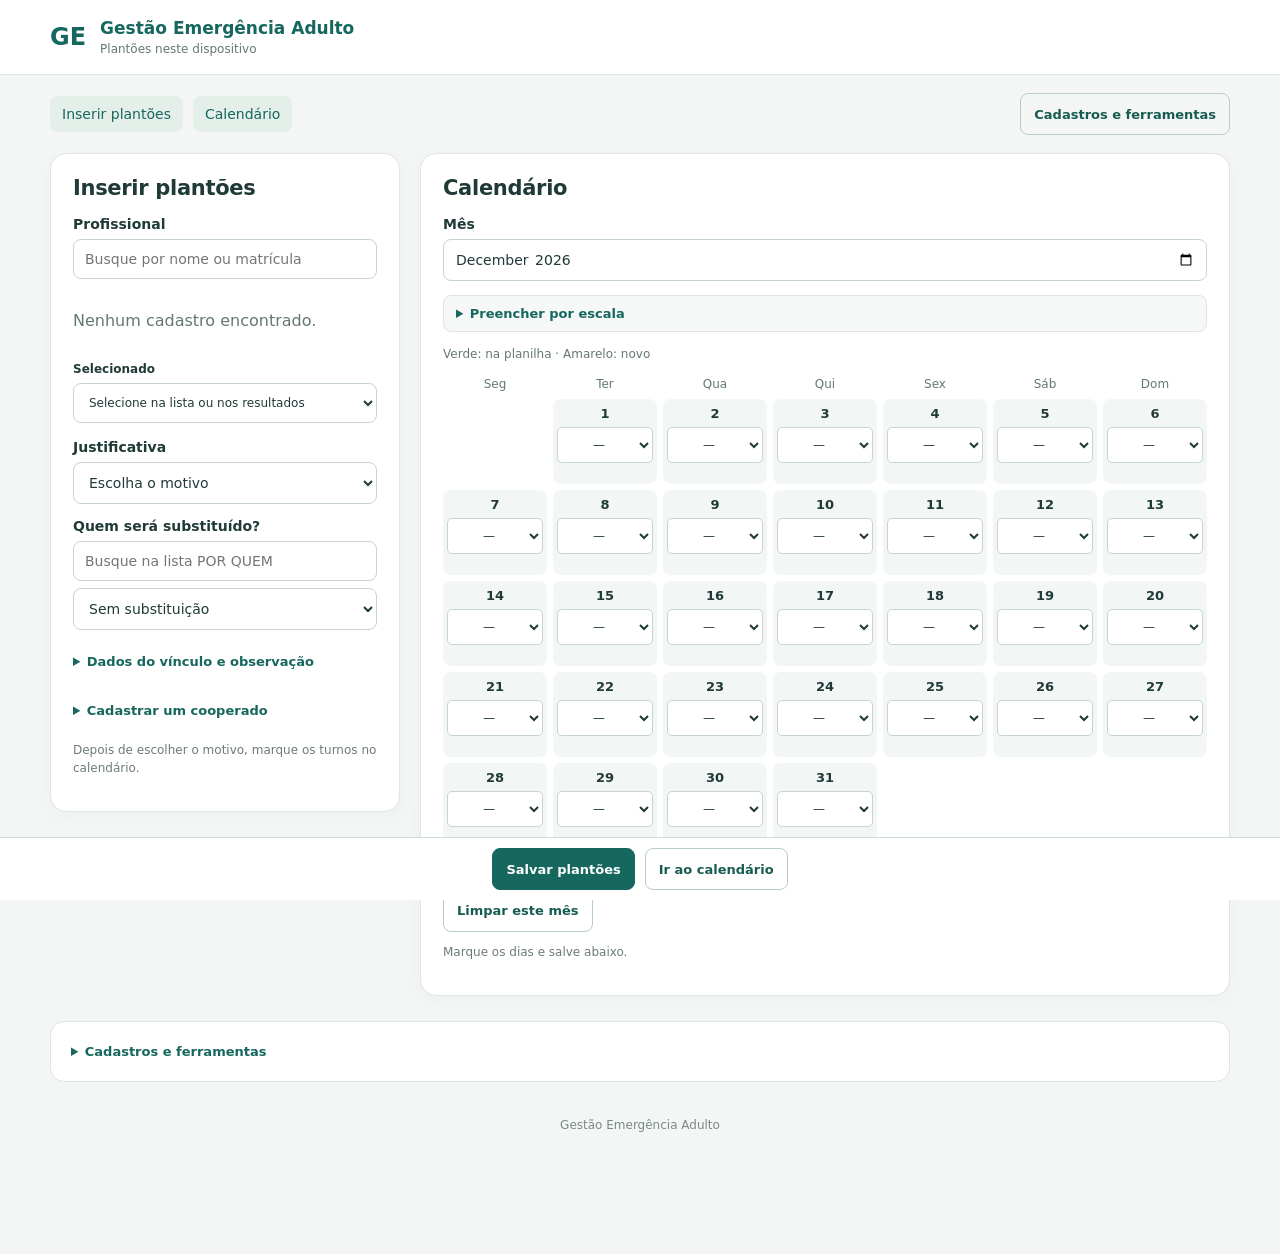
==== google-apps-script/App.html @ 648ebd66 "Organiza consulta mensal por cooperado com plantões e justificativas" ====
<!doctype html>
<html lang="pt-BR"><head><meta charset="utf-8"><meta name="viewport" content="width=device-width,initial-scale=1"><meta name="theme-color" content="#16675e"><title>Gestão Emergência Adulto</title><style>*{box-sizing:border-box}html{scroll-behavior:smooth;scroll-padding-top:80px}body{margin:0;background:#f3f6f5;color:#203a37;font-family:system-ui,-apple-system,Segoe UI,sans-serif;padding-bottom:82px}header{background:#fff;border-bottom:1px solid #dce5e2;padding:18px max(20px,calc((100% - 1180px)/2));display:flex;align-items:center;justify-content:space-between;gap:16px}.brand{display:flex;align-items:center;gap:14px;font-size:24px;font-weight:800;color:#16675e}.brand span{font-size:17px}.brand small{display:block;font-size:12px;font-weight:400;color:#647873;margin-top:4px}main{max-width:1220px;margin:auto;padding:18px 20px}.app-nav{display:flex;gap:10px;align-items:center;flex-wrap:wrap;margin-bottom:18px}.app-nav a{color:#16675e;text-decoration:none;font-size:14px;padding:10px 12px;border-radius:8px;background:#e4efea}.app-nav button{margin-left:auto;background:transparent}.workspace{display:grid;grid-template-columns:350px minmax(0,1fr);gap:20px;align-items:start}.card{background:#fff;padding:22px;border:1px solid #dde5e1;border-radius:16px;box-shadow:0 5px 20px #193d3008}h1,h2{font-size:21px;margin:0 0 16px;letter-spacing:-.3px}p{color:#647873;line-height:1.45}label{display:block;font-size:14px;font-weight:600;margin:14px 0}input,select,textarea{display:block;width:100%;font:inherit;font-weight:400;background:#fff;color:#203a37;padding:11px;border:1px solid #c7d5ce;border-radius:8px;margin-top:7px;min-width:0}input:focus,select:focus,textarea:focus,button:focus-visible,a:focus-visible{outline:3px solid #9cd6c7;outline-offset:2px}button,.file-button{font:inherit;font-size:13px;border:1px solid #b7cec5;border-radius:8px;padding:10px 13px;cursor:pointer;background:#eaf3ef;color:#175c50;font-weight:600;min-height:42px}button:hover,.file-button:hover{background:#dcece5}.primary{background:#16675e;color:#fff;border-color:#16675e}.primary:hover{background:#10544c}.secondary{background:#fff}button:disabled{opacity:.5;cursor:not-allowed}.inline,.tools{display:flex;gap:8px;align-items:center;flex-wrap:wrap}.inline input{flex:1;width:auto}.tools{margin:12px 0}.file-button{margin:0;display:inline-block}details{margin:14px 0;font-size:13px}summary{cursor:pointer;color:#16675e;padding:10px 0;font-weight:600}details[open]>summary{margin-bottom:8px}.hint{font-size:12px;color:#6d7b77;font-weight:400}.metadata,.month-filters{display:flex;gap:12px;flex-wrap:wrap}.metadata label,.month-filters label{flex:1;min-width:120px}.picker-results{display:grid;gap:5px;max-height:215px;overflow:auto}.picker-result{text-align:left;background:#fff;padding:8px 10px}.picker-result strong,.picker-result small{display:block}.picker-result small{font-size:11px;font-weight:400;color:#647873;margin-top:3px}.selected-label{font-size:12px}.selected-label select{font-size:12px}#profile-summary{margin:6px 0 16px}.calendar-grid,.calendar-week{display:grid;grid-template-columns:repeat(7,minmax(0,1fr));gap:6px}.calendar-week{text-align:center;font-size:12px;color:#647873;margin-bottom:8px}.calendar-day{background:#f2f6f4;border:1px solid transparent;border-radius:8px;min-width:0;min-height:85px}.calendar-day label{margin:0;padding:6px 3px;text-align:center;font-size:13px}.calendar-day select{padding:6px 0;font-size:12px;margin-top:6px;border-radius:5px;min-height:36px;text-align:center}.calendar-day.has-remote{border-color:#459b81;background:#e4f3ea}.calendar-day.filled{background:#fff5d8;border-color:#d4b454}.remote-shift{display:block;width:100%;padding:4px 0;min-height:30px;border:0;background:#16675e;color:#fff;font-size:12px;margin:2px 0}.remote-shift:hover{background:#10544c}.calendar-insert{width:100%;font-size:11px;padding:4px 0;min-height:30px;background:#fff5d8;border-color:#d4b454}.calendar-legend{font-size:12px;margin:10px 0 14px}#calendar-connection{display:grid;grid-template-columns:1fr auto;gap:0 12px;align-items:center;border-bottom:1px solid #e0e9e4;margin-bottom:12px}#calendar-connection label{margin:0 0 10px}#calendar-sync{grid-column:1/-1;font-size:12px;line-height:1.4;margin-top:0}.tools-panel{margin-top:25px;background:#fff;padding:12px 20px;border:1px solid #dde5e1;border-radius:14px}.tools-panel>details{border-top:1px solid #e0e9e4;padding-top:5px}.tools-panel .card{box-shadow:none;margin:15px 0}.badge{font-size:11px;background:#eaf3ef;border-radius:30px;padding:4px 8px}.table-scroll{overflow:auto;max-height:400px}table{border-collapse:collapse;font-size:12px;white-space:nowrap}th,td{border:1px solid #dce5e2;padding:8px}th{background:#eaf3ef;position:sticky;top:0}#monthly-warning{color:#9b4527}.record{border-top:1px solid #e2e9e5;padding:14px 0}.record h3{font-size:15px;margin:0 0 8px}.record p{font-size:12px;margin:8px 0;overflow-wrap:anywhere;white-space:pre-wrap}.tags,.actions{display:flex;gap:6px;flex-wrap:wrap}.actions{margin-top:10px}.tag{font-size:12px;background:#eef4f1;padding:5px 8px;border-radius:5px}.empty{padding:25px;color:#6d7b77}.section-head{display:flex;justify-content:space-between;gap:8px}.action-dock{position:fixed;bottom:0;left:0;right:0;z-index:6;background:#fff;border-top:1px solid #cbded7;display:flex;justify-content:center;align-items:center;gap:10px;padding:10px 15px calc(10px + env(safe-area-inset-bottom))}footer{text-align:center;color:#7a8984;font-size:12px;padding:22px 0}#message{position:fixed;bottom:90px;left:50%;transform:translateX(-50%);background:#203a37;color:#fff;padding:14px 20px;border-radius:10px;max-width:90%;z-index:8}[hidden]{display:none!important}@media(max-width:850px){.workspace{grid-template-columns:1fr}.card{padding:18px}main{padding:14px 12px}.brand span{font-size:14px}header{padding:15px}.app-nav{gap:6px}.app-nav a,.app-nav button{font-size:12px;padding:8px}.app-nav button{margin-left:0}.calendar-grid,.calendar-week{gap:3px}.calendar-day{min-height:72px}.calendar-day label{padding:5px 1px;font-size:12px}.calendar-day select{font-size:11px}#calendar-connection{gap:0 6px}#calendar-connection button{font-size:12px;padding:9px}.tools-panel{padding:10px 14px}}

#schedule-panel{background:#f5f8f6;padding:0 12px;border:1px solid #dce5e2;border-radius:8px}.weekday-choices{display:flex;gap:10px;flex-wrap:wrap;border:0;padding:0}.weekday-choices label{display:flex;align-items:center;gap:5px;font-size:12px;margin:6px 0}.weekday-choices input{width:auto;margin:0}#send-pending{margin-bottom:12px}#replacement-native-status{margin:4px 0;font-size:11px}
#removal-panel{border-top:1px solid #e0e9e4;padding-top:4px}.danger{background:#a52c36;border-color:#a52c36;color:#fff}.danger:hover{background:#88212b}.remote-shift.pending-removal{background:#a52c36;outline:2px solid #edb5ba;outline-offset:-2px}.removal-results{max-height:480px;overflow:auto}.removal-item{padding:12px 0;border-top:1px solid #e0e9e4}.removal-item>strong{display:block;overflow-wrap:anywhere}.removal-item p{font-size:12px;margin:6px 0}.removal-candidate{display:flex;gap:8px;align-items:center;padding:8px;border:1px solid #dce5e2;border-radius:8px;margin:8px 0;background:#fafcfb}.removal-candidate label{display:flex;gap:10px;align-items:flex-start;flex:1;margin:0;min-width:0;font-weight:400}.removal-candidate input[type="checkbox"]{appearance:auto;-webkit-appearance:checkbox;display:block;width:24px;height:24px;min-width:24px;min-height:24px;flex:0 0 24px;padding:0;border:initial;border-radius:0;background:initial;margin:2px 0;accent-color:#a52c36}.removal-choice{display:block;color:#a52c36;font-size:13px;margin-bottom:6px;text-decoration:underline;text-underline-offset:3px}.removal-candidate span{min-width:0;overflow-wrap:anywhere}.removal-candidate small{display:block;font-size:12px;line-height:1.5}.removal-candidate button{flex-shrink:0;padding:8px;font-size:11px}@media(max-width:500px){.removal-candidate{flex-wrap:wrap}.removal-candidate label{flex-basis:100%}.removal-candidate button{margin-left:30px}}

.monthly-cooperators{grid-column:1/-1;border-top:1px solid #e0e9e4;padding-top:4px}.monthly-cooperators label{margin:10px 0}#shared-records{max-height:420px;overflow:auto}#remote-details-summary{overflow-wrap:anywhere}
</style></head>
<body><header><div class="brand">GE<span>Gestão Emergência Adulto<small id="app-status">Plantões neste dispositivo</small></span></div><button id="install" hidden>Instalar</button></header><main><nav class="app-nav"><a href="#entry-panel">Inserir plantões</a><a href="#calendar-panel">Calendário</a><button id="open-tools" type="button">Cadastros e ferramentas</button></nav><form id="entry"><div class="workspace"><section class="card" id="entry-panel"><h1 id="form-title">Inserir plantões</h1><label>Profissional<input type="search" id="professional-search" placeholder="Busque por nome ou matrícula" autocomplete="off"></label><div id="professional-results" class="picker-results"></div><label class="selected-label">Selecionado<select id="professional" required><option value="">Escolha um profissional</option></select></label><p id="profile-summary" class="hint"></p><label>Justificativa<select id="reason" required><option value="">Escolha o motivo</option></select></label><label>Quem será substituído?<input id="replacement-search" type="search" placeholder="Busque na lista POR QUEM" autocomplete="off"><p id="replacement-native-status" class="hint"></p><select id="replacement" aria-label="Profissional substituído"><option value="">Sem substituição</option></select></label><details id="profile-details"><summary>Dados do vínculo e observação</summary><div class="metadata"><label>Matrícula<input id="registration" maxlength="30" placeholder="Opcional"></label><label>Cooperativa<select id="cooperative" required><option value="">Selecione</option><option>COOPEN</option><option>COOPISAUDE</option></select></label><label>Função<select id="category" required><option value="">Selecione</option><option value="ENFERMEIRO">Enfermeiro</option><option value="TÉCNICO DE ENFERMAGEM">Técnico de enfermagem</option></select></label></div><label>Observação<textarea id="notes" rows="2" maxlength="2000" placeholder="Opcional"></textarea></label></details><details><summary>Cadastrar um cooperado</summary><div class="inline"><input id="new-professional" aria-label="Nome do novo profissional" placeholder="Nome completo" maxlength="120"><button type="button" id="add-professional">Adicionar</button></div></details><p class="hint">Depois de escolher o motivo, marque os turnos no calendário.</p><button type="button" id="cancel" class="secondary" hidden>Cancelar edição</button></section><section class="card" id="calendar-panel"><h2>Calendário</h2><div id="calendar-connection" hidden><label>Mês / aba da planilha<select id="shared-sheet"></select></label><button id="shared-load" type="button" class="secondary">Atualizar calendário</button><p id="calendar-sync" role="status"></p><div class="monthly-cooperators"><label>Buscar cooperado no mês<input id="monthly-professional-search" type="search" placeholder="Digite o nome" autocomplete="off"></label><label>Cooperados com plantões no mês<select id="monthly-professional"><option value="">Carregue o mês primeiro</option></select></label><p id="monthly-professional-summary" class="hint" role="status"></p></div></div><label id="calendar-month-label">Mês<input id="calendar-month" type="month" required></label><details id="schedule-panel"><summary>Preencher por escala</summary><label>Padrão<select id="schedule-type"><optgroup label="Plantões de 12 horas"><option value="n12x36">N — 12×36, dias alternados</option><option value="mt12x36">MT — 12×36, dias alternados</option><option value="n1f2">N — 12×60, 1 noite e 2 folgas</option></optgroup><optgroup label="Plantões de 24 horas"><option value="shift24x48">24×48 — MTN a cada 3 dias</option><option value="shift24x72">24×72 — MTN a cada 4 dias</option></optgroup><optgroup label="Dias de trabalho e folga"><option value="cycle5x2">5×2 — cinco dias e duas folgas</option><option value="cycle6x1">6×1 — seis dias e uma folga</option><option value="cycle4x2">4×2 — quatro dias e duas folgas</option><option value="custom-cycle">Ciclo personalizado</option></optgroup><optgroup label="Semanas fixas e alternadas"><option value="mt-alternating">MT — Seg/Qua/Sex ↔ Ter/Qui</option><option value="weekly">Dias fixos da semana</option></optgroup></select></label><div class="month-filters"><label>Data inicial<input id="schedule-start" type="date"></label><label>Data final<input id="schedule-end" type="date"></label></div><label id="schedule-anchor-label">Data-base do ciclo<input id="schedule-anchor" type="date"></label><p class="hint">Use a mesma data-base nos meses seguintes para manter a sequência. Nos ciclos, ela marca um dia de trabalho; no MT alternado, define a semana 1 ou 2.</p><label id="schedule-phase-label" hidden>Semana da data-base<select id="schedule-phase"><option value="1">Semana 1 — Seg/Qua/Sex</option><option value="2">Semana 2 — Ter/Qui</option></select></label><div id="schedule-cycle-controls" class="month-filters" hidden><label>Dias de trabalho<input id="schedule-work-days" type="number" min="1" max="14" value="5"></label><label>Dias de folga<input id="schedule-rest-days" type="number" min="1" max="14" value="2"></label></div><div id="schedule-weekly" hidden><label>Turno<select id="schedule-shift"><option>M</option><option>T</option><option>MT</option><option>N</option><option>9C</option></select></label><fieldset id="schedule-weekdays" class="weekday-choices"><legend>Dias da semana</legend><label><input type="checkbox" name="schedule-weekday" value="1">Seg</label><label><input type="checkbox" name="schedule-weekday" value="2">Ter</label><label><input type="checkbox" name="schedule-weekday" value="3">Qua</label><label><input type="checkbox" name="schedule-weekday" value="4">Qui</label><label><input type="checkbox" name="schedule-weekday" value="5">Sex</label><label><input type="checkbox" name="schedule-weekday" value="6">Sáb</label><label><input type="checkbox" name="schedule-weekday" value="0">Dom</label></fieldset></div><button id="schedule-preview" type="button" class="secondary">Conferir escala</button><p id="schedule-summary" role="status"></p><div class="table-scroll"><table id="schedule-table"></table></div><button id="schedule-apply" type="button" class="primary" disabled>Aplicar seleções no calendário</button><p class="hint">A prévia não altera a planilha. Dias já preenchidos são preservados. Confira antes de enviar.</p></details><button id="send-pending" type="button" class="primary" hidden disabled>Enviar seleções do mês</button><p class="calendar-legend">Verde: na planilha · Amarelo: novo<span id="removal-legend" hidden> · Vermelho: selecionado para remoção</span></p><div class="calendar-week" aria-hidden="true"><span>Seg</span><span>Ter</span><span>Qua</span><span>Qui</span><span>Sex</span><span>Sáb</span><span>Dom</span></div><div id="calendar-grid" class="calendar-grid"></div><p id="calendar-count" class="hint"></p><button id="clear-calendar" type="button" class="secondary">Limpar seleções</button><p id="calendar-instruction" class="hint">Marque os dias e salve abaixo.</p><details id="remote-details" hidden open><summary id="remote-details-summary">Plantões e justificativas do cooperado</summary><div id="shared-records"></div></details><details id="removal-panel" hidden><summary>Remover plantões por lista</summary><p>Cole a tabela inteira de <strong>seis ou oito colunas</strong>, ou NOME; DATA; TURNO. A leitura identifica data, nome e turno; títulos e cabeçalhos são ignorados.</p><label>Lista para remoção<textarea id="removal-text" rows="5" maxlength="1048576" placeholder="DATA&#9;NOME&#9;SETOR&#9;TURNO&#9;FUNÇÃO&#9;COOPERATIVA&#10;15/10/2026&#9;Nome do profissional&#9;Setor&#9;T&#9;Função&#9;Cooperativa"></textarea></label><p class="hint">Use datas completas para consultar outros meses. Datas sem ano usam o ano do calendário; apenas o dia usa o mês carregado. O turno precisa ser exatamente igual ao da célula: M não remove MT.</p><div class="tools"><label class="file-button">Abrir TXT/CSV<input id="removal-file" type="file" accept=".txt,.csv,.tsv,text/plain,text/csv" hidden></label><button id="removal-review" type="button" class="secondary">Conferir lista na planilha</button><button id="removal-execute" type="button" class="danger" disabled>Remover selecionados</button></div><p id="removal-summary" role="status" aria-live="polite">Confira a lista antes de remover.</p><div id="removal-results" class="removal-results"></div><p class="hint">Se houver mais de um registro com o mesmo nome, data e turno, escolha o vínculo e a justificativa na prévia. A remoção limpa somente as células dos plantões selecionados.</p></details></section></div></form><details id="tools-panel" class="tools-panel"><summary>Cadastros e ferramentas</summary><details id="tool-history"><summary>Histórico de registros locais <span id="count" class="badge">0 registros</span></summary><input type="search" id="search" aria-label="Buscar no histórico" placeholder="Buscar profissional ou data"><div id="records"></div></details><details id="tool-cadastros"><summary>Importar cadastros</summary><section class="card bulk"><h2>Importar profissionais em lote</h2><p>Cole a lista copiada da planilha ou abra um arquivo TXT/CSV. Colunas: matrícula, nome, categoria e cooperativa.</p><label>Lista de profissionais<textarea id="bulk-text" rows="5" placeholder="MAT&#9;PROFISSIONAL DE ENFERMAGEM&#9;CATEGORIA&#9;COOPERATIVA"></textarea></label><div class="tools"><label class="file-button">Abrir TXT/CSV<input type="file" id="bulk-file" accept=".txt,.csv,.tsv,text/plain,text/csv" hidden></label><button id="bulk-review" class="secondary">Conferir lista</button><button id="bulk-import" class="primary" disabled>Importar cadastros novos</button></div><p id="bulk-summary" role="status"></p><p id="bulk-warning" class="hint"></p><div class="table-scroll"><table id="bulk-table"></table></div></section><section class="card bulk"><h2>Cadastro separado — POR QUEM</h2><p>Importe os nomes das pessoas substituídas, um por linha. Esta lista é independente dos cooperados acionados.</p><label>Nomes<textarea id="replacement-text" rows="5" placeholder="Um nome por linha"></textarea></label><div class="tools"><label class="file-button">Abrir lista TXT<input id="replacement-file" type="file" accept=".txt,text/plain" hidden></label><button id="replacement-review" class="secondary">Conferir nomes</button><button id="replacement-import" class="primary" disabled>Adicionar nomes à lista POR QUEM</button></div><p id="replacement-summary" role="status"></p><div class="table-scroll"><table id="replacement-table"></table></div></section></details><details id="tool-export"><summary>Copiar ou exportar registros locais</summary><section class="card monthly"><h2>Copiar para a planilha</h2><p>Escolha o mês e a função para gerar as linhas do bloco correspondente na planilha compartilhada.</p><div class="month-filters"><label>Mês<input type="month" id="month" required></label><label>Bloco<select id="month-category"><option value="ENFERMEIRO">Enfermeiros</option><option value="TÉCNICO DE ENFERMAGEM">Técnicos de enfermagem</option></select></label></div><p id="monthly-summary" class="hint"></p><p id="monthly-warning" role="alert"></p><div class="tools"><button id="copy-month" class="primary">Copiar linhas para colar</button><button id="download-month" class="secondary">Baixar planilha CSV</button></div><p class="hint">Na aba do mês, selecione a coluna A de uma linha vazia no bloco da função escolhida e cole. A cópia começa pela matrícula, sem cabeçalho, e termina nos dias: preserva as colunas CHD, CHN e CH. Não cole sobre registros existentes. As horas aparecem no CSV para conferência.</p><details><summary>Conferir grade mensal</summary><div class="table-scroll"><table id="monthly-table"></table></div></details><label id="copy-fallback-label" hidden>Copie manualmente o conteúdo abaixo<textarea id="copy-fallback" rows="6" readonly></textarea></label></section><button id="csv" type="button" class="secondary">Exportar lista simples CSV</button></details><details id="tool-backup"><summary>Backup e restauração</summary><p class="hint">Os cadastros locais ficam neste navegador. Faça backup para transferir entre dispositivos.</p><div class="tools"><button id="backup" type="button" class="secondary">Fazer backup</button><label class="file-button">Restaurar backup<input type="file" id="restore" accept="application/json,.json" hidden></label></div></details><details id="tool-connection"><summary>Configuração da conexão</summary><label>Usar<select id="calendar-mode"><option value="local">Registros deste dispositivo</option><option value="sheet" disabled>Planilha compartilhada</option></select></label><p id="shared-status">Para acessar a planilha, use a implantação Google Apps Script autorizada com sua conta.</p><details id="shared-help"><summary>Como conectar</summary><p>Veja as instruções da pasta google-apps-script no GitHub. Configure primeiro na cópia de teste, executando como o usuário que acessa.</p></details></details></details><footer>Gestão Emergência Adulto</footer></main><div class="action-dock"><button id="save-local" form="entry" type="submit" class="primary">Salvar plantões</button><button type="button" id="calendar-jump" class="secondary">Ir ao calendário</button></div><div id="message" role="status" aria-live="polite" hidden></div><script>/* Grade compatível com os blocos da planilha enviada. Sem acesso à planilha online. */
(function(root){
 const HOURS={M:[6,0],T:[6,0],MT:[12,0],N:[0,12],'9C':[9,0],MN:[6,12],TN:[6,12],MTN:[12,12]};
 const norm=v=>String(v||'').trim().replace(/\s+/g,' ').normalize('NFD').replace(/[\u0300-\u036f]/g,'').toUpperCase();
 const known=v=>v&&v!=='-';
 const WIDTHS=[31,31,31,30,31,30,31,31,30,31,30,31];
 function combine(shifts){const set=new Set(shifts);if(set.has('9C')&&set.size>1)throw Error('9C combinado com outro turno: revise o plantão.');if(set.has('MT')&&(set.has('M')||set.has('T')))throw Error('MT sobreposto a M ou T: revise o plantão.');if(set.has('9C'))return '9C';const m=set.has('M')||set.has('MT'),t=set.has('T')||set.has('MT'),n=set.has('N');return (m?'M':'')+(t?'T':'')+(n?'N':'');}
 function build(records,month,category){if(!/^\d{4}-(0[1-9]|1[0-2])$/.test(month))throw Error('Selecione um mês válido.');const [year,number]=month.split('-').map(Number);const days=new Date(Date.UTC(year,number,0)).getUTCDate(),width=WIDTHS[number-1];const groups=new Map(),occupied=new Map(),warnings=[];let repeated=0;
 for(const r of records){const dates=r.dates.filter(d=>d.date.startsWith(month+'-'));if(!dates.length)continue;if(!r.category||!r.cooperative)throw Error('Há registros deste mês sem função ou cooperativa. Edite-os no histórico antes de gerar a planilha.');if(r.category!==category)continue;
 const name=r.professionalName||r.professional;const baseKey=JSON.stringify([norm(name),norm(r.cooperative),norm(r.reason),norm(r.replacement)]);if(!groups.has(baseKey))groups.set(baseKey,[]);const links=groups.get(baseKey);let g=links.find(item=>norm(item.registration)===norm(r.registration)||!known(norm(item.registration))||!known(norm(r.registration)));if(!g){g={professional:name,registration:r.registration||'',cooperative:r.cooperative,reason:r.reason,replacement:r.replacement||'',slots:Array.from({length:width},()=>new Set()),key:baseKey+'#'+links.length};links.push(g);}else if(!known(norm(g.registration))&&known(norm(r.registration)))g.registration=r.registration;const key=g.key;
 for(const d of dates){const day=Number(d.date.slice(-2));if(day<1||day>days)throw Error('Data fora do mês.');for(const shift of d.shifts){const atoms=shift==='MT'?['M','T']:[shift];for(const atom of atoms){const slotKey=JSON.stringify([name,r.registration||'',r.cooperative,d.date,atom]);if(occupied.has(slotKey)&&occupied.get(slotKey)!==key)throw Error('O mesmo profissional tem turnos sobrepostos com motivos ou substituições diferentes. Revise o histórico.');occupied.set(slotKey,key);}if(g.slots[day-1].has(shift))repeated++;g.slots[day-1].add(shift);}}
 }
 const rows=[...groups.values()].flat().sort((a,b)=>a.professional.localeCompare(b.professional,'pt-BR')||a.reason.localeCompare(b.reason,'pt-BR')).map(g=>{let diurnal=0,nocturnal=0;const slots=g.slots.map(set=>{const code=set.size?combine([...set]):'';if(code){diurnal+=HOURS[code][0];nocturnal+=HOURS[code][1];}return code;});return {cells:[g.registration,g.professional,g.cooperative,g.reason,g.replacement,...slots],diurnal,nocturnal};});
 if(repeated)warnings.push('Turnos idênticos repetidos foram contados uma única vez na grade.');
 return {rows,days,width,headers:['MAT','NOME','COOPERATIVA','MOTIVO','POR QUEM',...Array.from({length:width},(_,i)=>i<days?String(i+1):'')],warnings};
 }
 function safeCell(v){let s=String(v??'').replace(/[\t\r\n]/g,' ');if(/^\s*[=+@-]/.test(s))s="'"+s;return s;}
 function tsv(result){return result.rows.map(r=>r.cells.map(safeCell).join('\t')).join('\n');}
 root.Monthly={build,combine,tsv};if(typeof module!=='undefined')module.exports=root.Monthly;
})(typeof window==='undefined'?globalThis:window);
</script><script>(function(root){
 const clean=v=>String(v??'').trim().replace(/\s+/g,' ');
 const norm=v=>clean(v).normalize('NFD').replace(/[\u0300-\u036f]/g,'').toUpperCase();
 const identity=p=>JSON.stringify([norm(p.name),norm(p.registration),norm(p.cooperative),norm(p.category)]);
 function split(text,separator){const rows=[];let row=[],value='',quote=false;for(let i=0;i<text.length;i++){const c=text[i];if(c==='"'){if(quote&&text[i+1]==='"'){value+='"';i++;}else quote=!quote;}else if(!quote&&c===separator){row.push(value);value='';}else if(!quote&&(c==='\n'||c==='\r')){if(c==='\r'&&text[i+1]==='\n')i++;row.push(value);if(row.some(v=>v.trim()))rows.push(row);row=[];value='';}else value+=c;}if(quote)throw Error('Aspas não fechadas na lista.');row.push(value);if(row.some(v=>v.trim()))rows.push(row);return rows;}
 function parse(text){if(!text.trim())throw Error('Cole ou abra uma lista primeiro.');const first=text.replace(/^\ufeff/,'').split(/\r?\n/)[0];const separator=first.includes('\t')?'\t':first.includes(';')?';':first.includes(',')?',':null;const input=separator?split(text.replace(/^\ufeff/,''),separator):text.split(/\r?\n/).filter(l=>l.trim()).map(l=>{const m=l.trim().match(/^(\S+)\s+(.+?)\s+(ENFERMEIR[OA]|TECNICO(?: DE ENFERMAGEM)?|TÉCNICO(?: DE ENFERMAGEM)?)\s+(\S+)$/i);return m?[m[1],m[2],m[3],m[4]]:[l];});
 let indexes=[0,1,2,3],start=0;const header=input[0].map(norm);if(header.includes('MAT')||header.includes('MATRICULA')){indexes=[header.findIndex(h=>['MAT','MATRICULA'].includes(h)),header.findIndex(h=>['NOME','PROFISSIONAL DE ENFERMAGEM'].includes(h)),header.findIndex(h=>['CATEGORIA','FUNCAO'].includes(h)),header.indexOf('COOPERATIVA')];if(indexes.some(i=>i<0))throw Error('Cabeçalho incompleto: use matrícula, nome, categoria e cooperativa.');start=1;}
 return input.slice(start).map((row,i)=>{const raw={registration:clean(row[indexes[0]]),name:clean(row[indexes[1]]),category:clean(row[indexes[2]]),cooperative:clean(row[indexes[3]])};const corrections=[];let category=norm(raw.category),cooperative=norm(raw.cooperative);if(category==='ENFERMEIRA'){category='ENFERMEIRO';corrections.push('ENFERMEIRA → ENFERMEIRO');}if(['TECNICO','TECNICA','TECNICO DE ENFERMAGEM','TECNICA DE ENFERMAGEM'].includes(category))category='TÉCNICO DE ENFERMAGEM';if(cooperative==='COPEN'){cooperative='COOPEN';corrections.push('COPEN → COOPEN');}const profile={...raw,category,cooperative};let error='';if(row.length!==4||!raw.name||raw.name.length>120||raw.registration.length>30)error='Confira as quatro colunas, o nome e a matrícula.';else if(!['ENFERMEIRO','TÉCNICO DE ENFERMAGEM'].includes(category))error='Categoria não reconhecida.';else if(!['COOPEN','COOPISAUDE'].includes(cooperative))error='Cooperativa não reconhecida.';return {line:i+start+1,profile,corrections,error};});
 }
 function review(text,state){const entries=parse(text),known=new Set(),names=new Map();for(const label of state.professionals){const p=state.profiles?.[label];if(p?.cooperative&&p?.category)known.add(identity({...p,name:p.name||label}));}
 for(const e of entries){if(e.error){e.status='Inválido';continue;}const key=identity(e.profile);if(known.has(key)){e.status='Já cadastrado';continue;}if(names.has(key)){e.status='Repetido na lista';continue;}names.set(key,true);e.status='Novo';}
 return {entries,newCount:entries.filter(e=>e.status==='Novo').length,invalidCount:entries.filter(e=>e.error).length,duplicateCount:entries.filter(e=>['Já cadastrado','Repetido na lista'].includes(e.status)).length};
 }
 function merge(state,review){const professionals=[...state.professionals],profiles=Object.assign(Object.create(null),state.profiles);for(const e of review.entries){if(e.status!=='Novo')continue;const p=e.profile;let label=`${p.name} · ${p.cooperative} · ${p.registration||'sem matrícula'} · ${p.category==='ENFERMEIRO'?'Enfermeiro':'Técnico'}`;let suffix=2;const base=label;while(professionals.includes(label)){label=base+' ('+suffix+++')';}professionals.push(label);profiles[label]={...p};}return {...state,professionals,profiles};}
 root.Professionals={norm,identity,parse,review,merge};if(typeof module!=='undefined')module.exports=root.Professionals;
})(typeof window==='undefined'?globalThis:window);
</script><script>(function(root){
 const codes=['M','T','MT','N','9C','MN','TN','MTN'];
 const decode=code=>({M:['M'],T:['T'],MT:['MT'],N:['N'],'9C':['9C'],MN:['M','N'],TN:['T','N'],MTN:['MT','N']}[code]||[]);
 function monthInfo(month){if(!/^\d{4}-(0[1-9]|1[0-2])$/.test(month))throw Error('Selecione um mês válido.');const [y,m]=month.split('-').map(Number);return {days:new Date(Date.UTC(y,m,0)).getUTCDate(),offset:(new Date(Date.UTC(y,m-1,1)).getUTCDay()+6)%7};}
 function dates(slots){return Object.entries(slots).filter(([,code])=>codes.includes(code)).sort(([a],[b])=>a.localeCompare(b)).map(([date,code])=>({date,shifts:decode(code)}));}
 root.Calendar={codes,decode,monthInfo,dates};if(typeof module!=='undefined')module.exports=root.Calendar;
})(typeof window==='undefined'?globalThis:window);
</script><script>(function(root){
 const clean=v=>String(v).trim().replace(/\s+/g,' '),norm=v=>clean(v).normalize('NFD').replace(/[\u0300-\u036f]/g,'').toUpperCase();
 function review(text,existing=[]){const known=new Set(existing.map(norm));const entries=text.replace(/^\ufeff/,'').split(/\r?\n/).map((v,i)=>({line:i+1,name:clean(v)})).filter(e=>e.name);if(!entries.length)throw Error('Cole uma lista com um nome por linha.');for(const e of entries){if(e.name.length>120||/[\t;]/.test(e.name)){e.status='Inválido';continue;}if(['NOME','PROFISSIONAL DE ENFERMAGEM','POR QUEM'].includes(norm(e.name))){e.status='Cabeçalho';continue;}const key=norm(e.name);e.status=known.has(key)?'Repetido/já cadastrado':'Novo';known.add(key);}return {entries,newCount:entries.filter(e=>e.status==='Novo').length,duplicateCount:entries.filter(e=>e.status==='Repetido/já cadastrado').length,invalidCount:entries.filter(e=>e.status==='Inválido').length};}
 function merge(state,result){return {...state,replacements:[...state.replacements||[],...result.entries.filter(e=>e.status==='Novo').map(e=>e.name)]};}
 root.Replacements={review,merge,norm};if(typeof module!=='undefined')module.exports=root.Replacements;
})(typeof window==='undefined'?globalThis:window);
</script><script>(function(root){
 const DAY=86400000,HOURS={M:6,T:6,MT:12,N:12,'9C':9,MTN:24},codes=['M','T','MT','N','9C'];
 const CYCLES={n12x36:[1,1,'N'],mt12x36:[1,1,'MT'],n1f2:[1,2,'N'],shift24x48:[1,2,'MTN'],shift24x72:[1,3,'MTN'],cycle5x2:[5,2],cycle6x1:[6,1],cycle4x2:[4,2]};
 function day(s){if(typeof s!=='string'||!/^\d{4}-\d{2}-\d{2}$/.test(s))throw Error('Informe uma data válida.');const n=Date.parse(s+'T12:00:00Z');if(!Number.isFinite(n)||new Date(n).toISOString().slice(0,10)!==s)throw Error('Data inválida.');return n;}
 const iso=n=>new Date(n).toISOString().slice(0,10),mod=(n,m)=>((n%m)+m)%m;
 function generate(o){const start=day(o.start),end=day(o.end),anchor=o.anchor?day(o.anchor):start;if(end<start)throw Error('A data final deve ser igual ou posterior à inicial.');if((end-start)/DAY>365)throw Error('Escolha um período de até 366 dias.');const items=[];let description='',averageHours=null;
 if(CYCLES[o.type]||o.type==='custom-cycle'){const cycle=CYCLES[o.type]||[Number(o.workDays),Number(o.restDays)];const [work,rest]=cycle,shift=cycle[2]||o.shift;if(!Number.isInteger(work)||!Number.isInteger(rest)||work<1||rest<1||work>14||rest>14)throw Error('Use de 1 a 14 dias de trabalho e de folga no ciclo.');if(!HOURS[shift]||(!cycle[2]&&!codes.includes(shift)))throw Error('Escolha um turno válido.');const period=work+rest;description=`Ciclo de ${work} dia(s) de trabalho e ${rest} dia(s) de folga, referenciado em ${iso(anchor)}. A data-base é o primeiro dia trabalhado do ciclo.`;if(shift==='MTN')description+=' MTN representa 24 horas (12 diurnas + 12 noturnas) na mesma célula.';if(o.type==='cycle5x2')description+=' Com data-base em segunda-feira, as folgas são sábado e domingo.';averageHours=HOURS[shift]*work*7/period;for(let n=start;n<=end;n+=DAY)if(mod(Math.round((n-anchor)/DAY),period)<work)items.push({date:iso(n),code:shift});
 }else if(o.type==='mt-alternating'){const phase=Number(o.phase);if(![1,2].includes(phase))throw Error('Escolha a semana 1 ou 2.');const weekday=(new Date(anchor).getUTCDay()+6)%7,monday=anchor-weekday*DAY;description='Semana 1: Seg/Qua/Sex (36h). Semana 2: Ter/Qui (24h). A semana da data-base é a semana escolhida.';averageHours=30;for(let n=start;n<=end;n+=DAY){const week=Math.floor((n-monday)/(7*DAY)),set=mod(week+phase-1,2)===0?[1,3,5]:[2,4];if(set.includes(new Date(n).getUTCDay()))items.push({date:iso(n),code:'MT'});}
 }else if(o.type==='weekly'){if(!codes.includes(o.shift))throw Error('Escolha um turno.');const days=[...new Set((o.weekdays||[]).map(Number))];if(!days.length||days.some(d=>!Number.isInteger(d)||d<0||d>6))throw Error('Escolha pelo menos um dia da semana.');description='Dias fixos da semana; inclui feriados que caiam nos dias escolhidos.';averageHours=HOURS[o.shift]*days.length;for(let n=start;n<=end;n+=DAY)if(days.includes(new Date(n).getUTCDay()))items.push({date:iso(n),code:o.shift});
 }else throw Error('Escala não reconhecida.');return {items,description,hours:items.reduce((sum,i)=>sum+HOURS[i.code],0),averageHours};}
 function preview(items,slots,existing=[]){return items.map(item=>{const records=existing.filter(r=>r.date===item.date);const code=slots[item.date];let status='Novo',apply=true;if(records.length){status=records.some(r=>r.code===item.code)?'Já está na planilha':'Dia preenchido — conferir';apply=false;}else if(code){status=code===item.code?'Já selecionado':'Seleção diferente — conferir';apply=false;}return {...item,status,apply};});}
 root.Schedules={generate,preview};if(typeof module!=='undefined')module.exports=root.Schedules;
})(typeof window==='undefined'?globalThis:window);
</script><script>(function(root){
 const codes=['M','T','MT','N','9C','MN','TN','MTN'],limit=500;
 const clean=v=>String(v).trim().replace(/\s+/g,' '),norm=v=>clean(v).normalize('NFD').replace(/[\u0300-\u036f]/g,'').toUpperCase();
 const cellText=v=>clean(v).replace(/^\*\*(.*)\*\*$/,'$1').replace(/^__(.*)__$/,'$1');
 const title='PLANTOES NAO IDENTIFICADOS REGISTRADOS NA ESCALA DO COORDENADOR';
 function dateOf(value,month){
  let date=clean(value),match;
  if((match=date.match(/^(\d{1,2})\/(\d{1,2})(?:\/(\d{4}))?$/)))date=(match[3]||month.slice(0,4))+'-'+match[2].padStart(2,'0')+'-'+match[1].padStart(2,'0');
  else if(/^\d{1,2}$/.test(date))date=month+'-'+date.padStart(2,'0');
  if(!/^\d{4}-\d{2}-\d{2}$/.test(date))throw Error('Data inválida. Use DD/MM/AAAA ou AAAA-MM-DD.');
  const d=new Date(date+'T12:00:00Z');if(isNaN(d)||d.toISOString().slice(0,10)!==date)throw Error('Esta data não existe.');
  return date;
 }
 function columns(line){
  const frame=line.trim();if(frame.startsWith('|')&&frame.endsWith('|'))line=frame.slice(1,-1);
  let quoted=false,delimiter='';
  for(let i=0;i<line.length;i++){if(line[i]==='"'){if(quoted&&line[i+1]==='"')i++;else quoted=!quoted;}else if(!quoted&&['\t',';','|',','].includes(line[i])){delimiter=line[i];break;}}
  if(!delimiter){const match=line.match(/^(.+?)\s+(\d{4}-\d{2}-\d{2}|\d{1,2}\/\d{1,2}(?:\/\d{4})?|\d{1,2})\s+(MTN|MN|TN|MT|M|T|N|9C)\s*$/i);if(!match)throw Error('Use NOME; DATA; TURNO, uma linha por plantão.');return match.slice(1);}
  const result=[];let cell='';quoted=false;
  for(let i=0;i<line.length;i++){const char=line[i];if(char==='"'){if(quoted&&line[i+1]==='"'){cell+='"';i++;}else quoted=!quoted;}else if(char===delimiter&&!quoted){result.push(clean(cell));cell='';}else cell+=char;}
  if(quoted)throw Error('Aspas não fechadas.');result.push(clean(cell));return result;
 }
 function parse(text,month){
  if(typeof text!=='string'||text.length>1024*1024)throw Error('A lista deve ter no máximo 1 MB.');
  if(!/^\d{4}-(0[1-9]|1[0-2])$/.test(month))throw Error('Selecione um mês no calendário antes de conferir.');
  const entries=[],items=[],seen=new Set();
  for(const [index,raw] of text.replace(/^\ufeff/,'').split(/\r?\n/).entries()){
   if(!raw.trim()||/^[\s|:-]+$/.test(raw)||norm(raw.replace(/[|;,\t"*_]/g,' '))===title)continue;const entry={line:index+1,raw:raw.trim()};
   try{const fields=columns(raw);let name,date,code;
    if(fields.length===8){[date,name,code]=fields;}
    else if(fields.length===6){[date,name,,code]=fields;}
    else if(fields.length===3){[name,date,code]=fields;}
    else throw Error('Formato não reconhecido ('+fields.length+' colunas). Use a tabela de seis ou oito colunas, ou NOME; DATA; TURNO.');
    name=cellText(name);date=cellText(date);code=cellText(code);
    if(['NOME','PROFISSIONAL','PROFISSIONAL DE ENFERMAGEM'].includes(norm(name))&&norm(date)==='DATA'&&['TURNO','TURNOS'].includes(norm(code)))continue;
    entry.name=name;entry.date=dateOf(date,month);entry.code=norm(code);
    if(!entry.name||entry.name.length>240)throw Error('Informe o nome completo, com até 240 caracteres.');
    if(!codes.includes(entry.code))throw Error('Turno inválido. Use M, T, MT, N, 9C, MN, TN ou MTN.');
    const key=JSON.stringify([norm(entry.name),entry.date,entry.code]);
    if(seen.has(key))entry.duplicate=true;else {seen.add(key);items.push({line:entry.line,name:entry.name,date:entry.date,code:entry.code});}
   }catch(error){entry.error=error.message;}
   entries.push(entry);if(entries.length>limit)throw Error('Confira até '+limit+' linhas por vez.');
  }
  if(!entries.length)throw Error('Cole os plantões da tabela de seis ou oito colunas, ou a lista NOME; DATA; TURNO.');
  return {entries,items};
 }
 const targetKey=r=>JSON.stringify([r.sheet,r.row,r.date]);
 root.RemovalList={parse,dateOf,targetKey,limit};if(typeof module!=='undefined')module.exports=root.RemovalList;
})(typeof window==='undefined'?globalThis:window);
</script><script>const REASONS = ["A SERVIÇO DA JUSTIÇA", "A SERVIÇO DA JUSTIÇA ELEITORAL", "ACOMPANHAMENTO FAMILIAR", "AGUARDANDO CONTRATAÇÃO", "ATESTADO MÉDICO", "CIHDOTT", "COMPARECIMENTO A AUDIÊNCIA", "CONGRESSO", "ENEM/VESTIBULAR", "ESCALA EM ABERTO", "FALECIMENTO DE FAMILIAR", "FALTA NÃO JUSTIFICADA", "FÉRIAS", "FOLGA BANCO DE HORAS", "FOLGA DE CASAMENTO", "FOLGA DOAÇÃO DE SANGUE", "FOLGA TRE", "LICENÇA GESTAÇÃO", "LICENÇA INSS DOENÇA", "LICENÇA MATERNIDADE", "LICENÇA PATERNIDADE", "NECESSIDADE DE AUMENTO DA EQUIPE", "REMANEJAMENTO", "REUNIÃO EXTERNA/TREINAMENTO", "ROTINA", "SUSPENSÃO ADMINISTRATIVA"];
const SHIFTS = ['M','T','MT','N','9C'];
const KEY='gestao-emergencia-adulto-v1';
const $=id=>document.getElementById(id);
let state={professionals:[],records:[]},editing=null, storageBroken=false;
let sharedSnapshot=null,sharedBusy=false,sharedLoadSequence=0;
let removalReview=null,selectedRemovals=new Set(),removalSequence=0;
let nativeReplacements=[],nativeReplacementVersion=0;
function allReplacements(){return [...new Set([...nativeReplacements,...state.replacements||[]])];}
let remoteProfiles=Object.create(null),remoteDrafts=Object.create(null),remoteRecordsByName=new Map();
function profileFor(label=$('professional').value){return state.profiles?.[label]||remoteProfiles[label]||{};}
function inSheetMode(){return $('calendar-mode').value==='sheet';}
function draftSlots(){if(!inSheetMode())return calendarSlots;const label=$('professional').value;return remoteDrafts[label]||(remoteDrafts[label]=Object.create(null));}
function selectedRemoteRecords(){if(!sharedSnapshot)return [];return remoteRecordsByName.get($('monthly-professional').value)||[];}
function selectedInsertionRecords(){const p=profileFor(),name=p.name||$('professional').value,registration=$('registration').value,cooperative=$('cooperative').value,category=$('category').value;if(!sharedSnapshot||!name)return [];return (remoteRecordsByName.get(Professionals.norm(name))||[]).filter(r=>(!registration||Professionals.norm(r.meta[0])===Professionals.norm(registration))&&(!cooperative||Professionals.norm(r.meta[2])===Professionals.norm(cooperative))&&(!category||r.category===category));}
function monthlyProfessionalOptions(value=$('monthly-professional').value){
const tokens=Professionals.norm($('monthly-professional-search').value).split(' ').filter(Boolean),groups=[...remoteRecordsByName.entries()].sort(([,a],[,b])=>a[0].meta[1].localeCompare(b[0].meta[1],'pt-BR'));
$('monthly-professional').replaceChildren(new Option(sharedSnapshot?'Escolha um cooperado do mês':'Carregue o mês primeiro',''));
let count=0;for(const [key,records] of groups){if(key!==value&&!tokens.every(t=>key.includes(t)))continue;count++;$('monthly-professional').add(new Option(`${records[0].meta[1]} · ${records.length} plantão(ões)`,key));}
$('monthly-professional').value=value;
$('monthly-professional-summary').textContent=!sharedSnapshot?'':!groups.length?'Nenhum cooperado com plantões preenchidos neste mês.':`${groups.length} cooperado(s) com plantões no mês`+(tokens.length?` · ${count} na lista`:'')+'. Escolha um nome para consultar todas as justificativas.';
}
function syncMonthlyProfessional(){const name=Professionals.norm(profileFor().name||$('professional').value);monthlyProfessionalOptions(remoteRecordsByName.has(name)?name:'');}
$('monthly-professional-search').oninput=()=>monthlyProfessionalOptions();
$('monthly-professional').onchange=()=>{
const records=selectedRemoteRecords();if(records.length){const name=Professionals.norm(records[0].meta[1]);if(Professionals.norm(profileFor().name||$('professional').value)!==name){const record=records[0],p={name:record.meta[1],registration:record.meta[0]||'',cooperative:record.meta[2]||'',category:record.category},label=Object.keys(remoteProfiles).find(label=>Professionals.identity(remoteProfiles[label])===Professionals.identity(p));if(label){$('professional-search').value='';options();if(![...$('professional').options].some(o=>o.value===label))$('professional').add(new Option(label,label));$('professional').value=label;fillProfile();}}}
$('remote-details').open=true;renderCalendar();renderSharedRecords();
};
function validState(s){const optional=r=>['name','registration','cooperative','category','replacement','professionalName'].every(k=>r[k]===undefined||typeof r[k]==='string')&&(!r.cooperative||['COOPEN','COOPISAUDE'].includes(r.cooperative))&&(!r.category||['ENFERMEIRO','TÉCNICO DE ENFERMAGEM'].includes(r.category));return s&&(s.replacements===undefined||(Array.isArray(s.replacements)&&s.replacements.every(n=>typeof n==='string'&&n.trim()&&n.length<=120)))&&Array.isArray(s.professionals)&&s.professionals.every(n=>typeof n==='string'&&n.trim()&&n.length<=240)&&Array.isArray(s.records)&&s.records.every(r=>r&&optional(r)&&typeof r.id==='string'&&typeof r.professional==='string'&&s.professionals.includes(r.professional)&&REASONS.includes(r.reason)&&typeof r.notes==='string'&&r.notes.length<=2000&&Array.isArray(r.dates)&&r.dates.length>0&&r.dates.every(d=>d&&validDate(d.date)&&Array.isArray(d.shifts)&&d.shifts.length>0&&d.shifts.every(t=>SHIFTS.includes(t))))&&(s.profiles===undefined||(s.profiles&&typeof s.profiles==='object'&&!Array.isArray(s.profiles)&&Object.values(s.profiles).every(p=>p&&typeof p==='object'&&!Array.isArray(p)&&optional(p))))&&new Set(s.records.map(r=>r.id)).size===s.records.length;}
function validDate(s){if(typeof s!=='string'||!/^\d{4}-\d{2}-\d{2}$/.test(s))return false;const d=new Date(s+'T12:00:00Z');return !isNaN(d)&&d.toISOString().slice(0,10)===s;}
function message(text){$('message').textContent=text;$('message').hidden=false;clearTimeout(message.timer);message.timer=setTimeout(()=>$('message').hidden=true,6000);}
try{const raw=localStorage.getItem(KEY);if(raw){const data=JSON.parse(raw);if(!validState(data))throw Error();state=data;}}catch{storageBroken=true;message('Não foi possível ler os dados salvos. Restaure um backup válido; os dados existentes não serão sobrescritos.');}
function persist(next){if(!validState(next)){message('Os dados não podem ser salvos neste dispositivo. Confira os campos do cadastro.');return false;}if(storageBroken){message('Restaure um backup válido antes de salvar novos dados.');return false;}try{localStorage.setItem(KEY,JSON.stringify(next));state=next;return true;}catch{message('Não foi possível salvar. Verifique o espaço e as permissões do navegador.');return false;}}
function textNode(tag,text,cls){const e=document.createElement(tag);e.textContent=text;if(cls)e.className=cls;return e;}
function fillProfile(){const profile=profileFor();for(const field of ['registration','cooperative','category']){const value=profile?.[field]||'';if($(field).tagName==='SELECT'&&value&&![...$(field).options].some(o=>o.value===value))$(field).add(new Option(value,value));$(field).value=value;}$('profile-summary').textContent=[profile.registration,profile.cooperative,profile.category].filter(Boolean).join(' · ');$('profile-details').open=!profile.cooperative||!profile.category;invalidateSchedule();if(inSheetMode())syncMonthlyProfessional();$('remote-details').open=true;renderCalendar();renderSharedRecords();}
$('professional').onchange=fillProfile;
for(const id of ['registration','cooperative','category'])$(id).addEventListener('change',()=>{renderCalendar();renderSharedRecords();});
let searchTimer;
$('professional-search').oninput=()=>{clearTimeout(searchTimer);searchTimer=setTimeout(options,100);};
let profileIndex=null,profileCache=null,remoteVersion=0,replacementIndex=null,replacementCache=null;
function searchableProfiles(){if(!profileIndex||profileCache?.professionals!==state.professionals||profileCache?.profiles!==state.profiles||profileCache?.remoteVersion!==remoteVersion){profileIndex=[...new Set([...state.professionals,...Object.keys(remoteProfiles)])].sort((a,b)=>a.localeCompare(b,'pt-BR')).map(label=>({label,search:Professionals.norm(label)}));profileCache={professionals:state.professionals,profiles:state.profiles,remoteVersion};}return profileIndex;}
function options(){const current=$('professional').value;const tokens=Professionals.norm($('professional-search').value).split(' ').filter(Boolean);const matches=searchableProfiles().filter(item=>tokens.every(t=>item.search.includes(t))).map(item=>item.label);const shown=matches.slice(0,30);if(current&&!shown.includes(current))shown.unshift(current);$('professional').replaceChildren(new Option('Selecione na lista ou nos resultados',''));$('professional-results').replaceChildren();for(const n of shown)$('professional').add(new Option(n,n));$('professional').value=current;for(const n of (tokens.length?matches.slice(0,5):[])){const p=profileFor(n);const button=textNode('button','','picker-result');button.type='button';button.append(textNode('strong',p?.name||n));button.append(textNode('small',[p?.registration,p?.cooperative,p?.category].filter(Boolean).join(' · ')));button.onclick=()=>{$('professional').value=n;fillProfile();};$('professional-results').append(button);}if(!matches.length)$('professional-results').append(textNode('p','Nenhum cadastro encontrado.'));else if(tokens.length&&matches.length>5)$('professional-results').append(textNode('p',`${matches.length} cadastros encontrados. Digite mais termos para refinar.`,'hint'));}
function replacementOptions(value=$('replacement').value){const query=Professionals.norm($('replacement-search').value);if(!replacementIndex||replacementCache?.local!==state.replacements||replacementCache?.native!==nativeReplacementVersion){replacementIndex=allReplacements().sort((a,b)=>a.localeCompare(b,'pt-BR')).map(name=>({name,search:Professionals.norm(name)}));replacementCache={local:state.replacements,native:nativeReplacementVersion};}const names=replacementIndex.filter(item=>!query||item.search.includes(query)).map(item=>item.name);$('replacement').replaceChildren(new Option('Sem substituição',''));for(const name of names)$('replacement').add(new Option(name,name));if(value&&![...$('replacement').options].some(o=>o.value===value))$('replacement').add(new Option(value,value));$('replacement').value=value;}
$('replacement-search').oninput=()=>replacementOptions();
for(const reason of REASONS)$('reason').add(new Option(reason,reason));
function today(){const d=new Date();return `${d.getFullYear()}-${String(d.getMonth()+1).padStart(2,'0')}-${String(d.getDate()).padStart(2,'0')}`;}
let calendarSlots=Object.create(null);
$('calendar-month').value=today().slice(0,7);
function addDate(date=today(),selected=[]){if(selected.length)calendarSlots[date]=Monthly.combine(selected);$('calendar-month').value=date.slice(0,7);renderCalendar();}
function renderCalendar(){syncScheduleRange();const month=$('calendar-month').value;const {days,offset}=Calendar.monthInfo(month);const slots=draftSlots(),connected=inSheetMode(),loaded=connected&&sharedSnapshot?.month===month,ready=loaded&&!sharedBusy,records=loaded?selectedRemoteRecords():[];$('calendar-grid').replaceChildren();$('calendar-connection').hidden=!connected;$('save-local').hidden=connected;$('calendar-month-label').hidden=connected;$('remote-details').hidden=!connected;$('removal-panel').hidden=!connected;$('shared-load').disabled=sharedBusy;$('shared-sheet').disabled=sharedBusy;$('calendar-mode').disabled=sharedBusy;$('monthly-professional').disabled=sharedBusy||!sharedSnapshot;$('monthly-professional-search').disabled=sharedBusy||!sharedSnapshot;$('calendar-instruction').textContent=connected?'Escolha um turno novo e toque em Inserir. Toque em um turno verde para excluir.':'Marque os dias e salve abaixo.';$('clear-calendar').textContent=connected?'Limpar novas seleções deste mês':'Limpar este mês';if(connected)$('calendar-sync').textContent=sharedBusy?'Atualizando a planilha…':!sharedSnapshot?'Carregue uma aba para ver os plantões.':sharedSnapshot.month!==month?'O calendário está em outro mês. Escolha a aba correspondente e carregue.':!$('monthly-professional').value?'Mês carregado. Escolha um cooperado do mês para consultar os plantões.':`${records.length} plantão(ões) de ${records[0]?.meta[1]||''} · todas as justificativas · ${sharedSnapshot.sheet}`;
for(let i=0;i<offset;i++)$('calendar-grid').append(textNode('div','','calendar-blank'));for(let day=1;day<=days;day++){const date=month+'-'+String(day).padStart(2,'0'),cell=textNode('div','','calendar-day'),label=textNode('label',String(day));cell.dataset.day=date;const existing=records.filter(r=>r.date===date);for(const r of existing){const badge=textNode('button',r.code,'remote-shift');badge.type='button';badge.disabled=sharedBusy;badge.classList.toggle('pending-removal',!!removalMarked(r));badge.title=`${r.meta[3]} · Substitui ${r.meta[4]||'—'} · Toque para excluir`;badge.setAttribute('aria-label',`Excluir ${r.code} em ${formatDate(date)}: ${r.meta[3]}`);badge.onclick=()=>deleteRemote(r);cell.append(badge);}const select=document.createElement('select');select.setAttribute('aria-label','Turno em '+formatDate(date));select.dataset.date=date;select.add(new Option(connected?'Novo':'—',''));for(const code of Calendar.codes)select.add(new Option(code,code));select.value=slots[date]||'';select.disabled=connected&&(!ready||!$('professional').value);select.onchange=()=>{if(select.value)slots[date]=select.value;else delete slots[date];renderCalendar();};label.append(select);cell.prepend(label);if(connected&&slots[date]){const insert=textNode('button','Inserir','calendar-insert');insert.type='button';insert.disabled=!ready;insert.setAttribute('aria-label','Inserir plantão em '+formatDate(date));insert.onclick=()=>insertRemote(date);cell.append(insert);}cell.classList.toggle('filled',!!slots[date]);cell.classList.toggle('has-remote',!!existing.length);$('calendar-grid').append(cell);}updateCalendarCount();updateRemovalControls();}
function updateCalendarCount(){const slots=draftSlots();const pending=Calendar.dates(slots).filter(d=>d.date.startsWith($('calendar-month').value+'-'));$('send-pending').hidden=!inSheetMode();$('send-pending').disabled=!$('professional').value||!pending.length||sharedBusy||!sharedSnapshot||sharedSnapshot.month!==$('calendar-month').value;$('send-pending').textContent='Enviar '+pending.length+' seleção(ões) do mês';$('calendar-count').textContent=Calendar.dates(slots).length+(inSheetMode()?' nova(s) seleção(ões) ainda não enviada(s)':' data(s) preenchida(s) em todos os meses');}
$('calendar-month').onchange=()=>{renderCalendar();};
$('calendar-mode').onchange=()=>{if(inSheetMode()&&sharedSnapshot){$('calendar-month').value=sharedSnapshot.month;syncMonthlyProfessional();}renderCalendar();renderSharedRecords();};
$('clear-calendar').onclick=()=>{const slots=draftSlots();for(const date of Object.keys(slots))if(date.startsWith($('calendar-month').value+'-'))delete slots[date];renderCalendar();};
$('add-professional').onclick=()=>{const n=$('new-professional').value.trim();if(!n)return message('Informe o nome do profissional.');if(state.professionals.some(v=>v.toLocaleLowerCase()===n.toLocaleLowerCase()))return message('Esse profissional já está cadastrado.');if(persist({...state,professionals:[...state.professionals,n]})){options();$('professional').value=n;$('new-professional').value='';fillProfile();message('Profissional cadastrado.');}};
function reset(){const scheduleFields=['schedule-type','schedule-start','schedule-end','schedule-anchor','schedule-phase','schedule-shift','schedule-work-days','schedule-rest-days'];const savedSchedule=Object.fromEntries(scheduleFields.map(id=>[id,$(id).value]));const savedWeekdays=[...document.querySelectorAll('[name=schedule-weekday]')].map(e=>e.checked);editing=null;$('profile-summary').textContent='';$('entry').reset();for(const id of scheduleFields)$(id).value=savedSchedule[id];[...document.querySelectorAll('[name=schedule-weekday]')].forEach((e,i)=>e.checked=savedWeekdays[i]);invalidateSchedule();options();replacementOptions();calendarSlots=Object.create(null);$('calendar-month').value=today().slice(0,7);invalidateRemovalPreview('Confira a lista antes de remover.');$('form-title').textContent='Inserir plantões';$('cancel').hidden=true;}
$('cancel').onclick=reset;
$('entry').onsubmit=e=>{e.preventDefault();if(inSheetMode())return message('Use Inserir nos dias do calendário para enviar à planilha.');const dates=Calendar.dates(calendarSlots);if(!dates.length)return message('Escolha pelo menos uma data e um turno no calendário.');if(dates.some(d=>!validDate(d.date)||!d.shifts.length))return message('Escolha uma data válida e pelo menos um turno para cada data.');if(new Set(dates.map(d=>d.date)).size!==dates.length)return message('Agrupe os turnos da mesma data em uma única linha.');const old=state.records.find(r=>r.id===editing);const record={id:editing||crypto.randomUUID(),professional:$('professional').value,professionalName:profileFor().name||$('professional').value,registration:$('registration').value.trim(),cooperative:$('cooperative').value,category:$('category').value,replacement:$('replacement').value.trim(),reason:$('reason').value,notes:$('notes').value.trim(),dates:dates.sort((a,b)=>a.date.localeCompare(b.date)),createdAt:old?.createdAt||new Date().toISOString(),updatedAt:new Date().toISOString()};const records=editing?state.records.map(r=>r.id===editing?record:r):[record,...state.records];if(persist({...state,professionals:state.professionals.includes(record.professional)?state.professionals:[...state.professionals,record.professional],records,profiles:{...state.profiles,[record.professional]:{name:record.professionalName,registration:record.registration,cooperative:record.cooperative,category:record.category}}})){reset();render();message('Acionamento salvo.');}};
function formatDate(date){return date.split('-').reverse().join('/');}
function render(){ $('count').textContent=state.records.length+' registros';if(!$('tools-panel').open||!$('tool-history').open){$('records').replaceChildren();renderMonthly();return;}const query=$('search').value.toLocaleLowerCase();const records=state.records.filter(r=>[r.professional,r.reason,r.notes,r.replacement||'',...r.dates.flatMap(d=>[d.date,formatDate(d.date)])].join(' ').toLocaleLowerCase().includes(query));$('count').textContent=`${state.records.length} registro${state.records.length===1?'':'s'}`;$('records').replaceChildren();if(!records.length)$('records').append(textNode('div',query?'Nenhum registro encontrado.':'Seus acionamentos aparecerão aqui.','empty'));for(const r of records.slice(0,50)){const card=textNode('article','','record');card.append(textNode('h3',r.professionalName||r.professional));const tags=textNode('div','','tags');for(const d of r.dates)tags.append(textNode('span',`${formatDate(d.date)} · ${d.shifts.join(' / ')}`,'tag'));card.append(tags,textNode('p',r.reason));if(r.category)card.append(textNode('p',`${r.category} · ${r.cooperative}${r.replacement?' · Substitui: '+r.replacement:''}`));if(r.notes)card.append(textNode('p',r.notes));const actions=textNode('div','','actions'),edit=textNode('button','Editar','secondary'),del=textNode('button','Excluir','secondary');edit.onclick=()=>{$('calendar-mode').value='local';editing=r.id;$('professional-search').value='';options();if(![...$('professional').options].some(o=>o.value===r.professional))$('professional').add(new Option(r.professional,r.professional));$('professional').value=r.professional;$('reason').value=r.reason;$('notes').value=r.notes;for(const field of ['registration','cooperative','category','replacement'])$(field).value=r[field]||'';calendarSlots=Object.create(null);for(const d of r.dates)calendarSlots[d.date]=Monthly.combine(d.shifts);$('calendar-month').value=r.dates[0].date.slice(0,7);renderCalendar();replacementOptions(r.replacement||'');$('form-title').textContent='Editar plantões';$('cancel').hidden=false;$('entry').scrollIntoView({behavior:'smooth',block:'start'});};del.onclick=()=>{if(confirm(`Excluir o acionamento de ${r.professional}?`)&&persist({...state,records:state.records.filter(v=>v.id!==r.id)})){if(editing===r.id)reset();render();message('Registro excluído.');}};actions.append(edit,del);card.append(actions);$('records').append(card);}if(records.length>50)$('records').append(textNode('p','Mostrando 50 registros. Refine a busca para localizar os demais.','hint'));renderMonthly();}
$('search').oninput=render;$('tool-history').ontoggle=render;$('tools-panel').ontoggle=()=>{render();if(!$('tools-panel').open)$('monthly-table').replaceChildren();};
function download(name,text,type){const url=URL.createObjectURL(new Blob([text],{type})),a=document.createElement('a');a.href=url;a.download=name;a.click();setTimeout(()=>URL.revokeObjectURL(url),1000);}
$('backup').onclick=()=>download(`gestao-backup-${today()}.json`,JSON.stringify({...state,replacements:allReplacements()},null,2),'application/json');
function csvCell(value){let s=String(value);if(/^\s*[=+@\-\t\r]/.test(s))s="'"+s;return '"'+s.replaceAll('"','""')+'"';}
$('csv').onclick=()=>{const rows=[['Profissional','Data','Turno','Justificativa','Observação']];for(const r of state.records)for(const d of r.dates)for(const shift of d.shifts)rows.push([r.professionalName||r.professional,formatDate(d.date),shift,r.reason,r.notes]);download(`acionamentos-${today()}.csv`,'\ufeff'+rows.map(row=>row.map(csvCell).join(';')).join('\r\n'),'text/csv;charset=utf-8');};
$('restore').onchange=async e=>{const file=e.target.files[0];if(!file)return;try{if(file.size>10*1024*1024)throw Error();const data=JSON.parse(await file.text());if(!validState(data))throw Error();if(!confirm('Restaurar este backup substituirá os registros e profissionais deste navegador. Deseja continuar?'))return;const before=storageBroken;storageBroken=false;if(persist(data)){options();reset();render();message('Backup restaurado.');}else storageBroken=before;}catch{message('Backup inválido. Nenhum dado foi alterado.');}finally{e.target.value='';}};
let installPrompt;window.addEventListener('beforeinstallprompt',e=>{e.preventDefault();installPrompt=e;$('install').hidden=false;});$('install').onclick=async()=>{if(installPrompt){await installPrompt.prompt();installPrompt=null;$('install').hidden=true;}};
if(false)navigator.serviceWorker.register('./sw.js').catch(()=>message('Modo offline indisponível neste navegador.'));
let monthlyResult=null;
$('month').value=today().slice(0,7);
function renderMonthly(){if(!$('tools-panel').open||!$('tool-export').open)return;monthlyResult=null;$('monthly-table').replaceChildren();$('copy-fallback-label').hidden=true;try{const result=Monthly.build(state.records,$('month').value,$('month-category').value);monthlyResult=result;$('monthly-warning').textContent=result.warnings.join(' ');$('monthly-summary').textContent=`${result.rows.length} linha(s) · ${result.days} dias · ${result.width===result.days?'Grade do mês':'Grade com colunas vazias até o dia 31, conforme o modelo recebido'}`;if($('tool-export').open){const head=document.createElement('thead'),h=document.createElement('tr');for(const title of [...result.headers,'CHD','CHN','CH'])h.append(textNode('th',title));head.append(h);const body=document.createElement('tbody');for(const row of result.rows){const tr=document.createElement('tr');for(const v of [...row.cells,row.diurnal,row.nocturnal,row.diurnal+row.nocturnal])tr.append(textNode('td',v));body.append(tr);}$('monthly-table').append(head,body);}}catch(e){$('monthly-warning').textContent=e.message;$('monthly-summary').textContent='Corrija os registros para gerar a grade.';}$('copy-month').disabled=!monthlyResult?.rows.length;$('download-month').disabled=!monthlyResult?.rows.length;}
$('tool-export').ontoggle=renderMonthly;$('month').onchange=renderMonthly;$('month-category').onchange=renderMonthly;
$('copy-month').onclick=async()=>{if(!monthlyResult?.rows.length)return;const text=Monthly.tsv(monthlyResult);try{await navigator.clipboard.writeText(text);message('Linhas copiadas. Cole na coluna A de uma linha vazia do bloco escolhido.');}catch{$('copy-fallback-label').hidden=false;$('copy-fallback').value=text;$('copy-fallback').focus();$('copy-fallback').select();$('copy-fallback-label').scrollIntoView({behavior:'smooth',block:'center'});message('Selecione o texto e use Copiar no seu dispositivo.');}};

$('download-month').onclick=()=>{if(!monthlyResult?.rows.length)return;const result=monthlyResult;const rows=[[...result.headers,'CHD','CHN','CH'],...result.rows.map(r=>[...r.cells,r.diurnal,r.nocturnal,r.diurnal+r.nocturnal])];download(`plantões-${$('month').value}-${$('month-category').value==='ENFERMEIRO'?'enfermeiros':'tecnicos'}.csv`,'\ufeff'+rows.map(r=>r.map(csvCell).join(';')).join('\r\n'),'text/csv;charset=utf-8');};
let bulkReview=null;
function invalidateBulk(){bulkReview=null;$('bulk-import').disabled=true;$('bulk-table').replaceChildren();$('bulk-summary').textContent='';$('bulk-warning').textContent='';}
$('bulk-text').oninput=invalidateBulk;
$('bulk-file').onchange=async e=>{const file=e.target.files[0];if(!file)return;try{if(file.size>2*1024*1024)throw Error('Arquivo muito grande (máximo 2 MB).');$('bulk-text').value=await file.text();invalidateBulk();reviewBulk();}catch(e){message(e.message);}finally{e.target.value='';}};
function reviewBulk(){invalidateBulk();try{const result=Professionals.review($('bulk-text').value,state);bulkReview=result;$('bulk-summary').textContent=`${result.entries.length} linhas · ${result.newCount} novos · ${result.duplicateCount} repetidos/já cadastrados · ${result.invalidCount} inválidos`;$('bulk-warning').textContent='Nomes iguais com matrícula, cooperativa ou função diferentes permanecem separados. Confira a padronização de COPEN e ENFERMEIRA. Só os cadastros marcados como Novo serão importados; registros e cadastros existentes serão preservados.';const head=document.createElement('thead'),tr=document.createElement('tr');for(const title of ['Linha','Matrícula','Nome','Função','Cooperativa','Situação','Ajustes'])tr.append(textNode('th',title));head.append(tr);const body=document.createElement('tbody');for(const e of result.entries){const row=document.createElement('tr');for(const v of [e.line,e.profile.registration,e.profile.name,e.profile.category,e.profile.cooperative,e.status,e.error||e.corrections.join('; ')])row.append(textNode('td',v));body.append(row);}$('bulk-table').append(head,body);$('bulk-import').disabled=!result.newCount;}catch(e){$('bulk-summary').textContent=e.message;}}
$('bulk-review').onclick=reviewBulk;
$('bulk-import').onclick=()=>{if(!bulkReview)return;const fresh=Professionals.review($('bulk-text').value,state);if(!fresh.newCount){reviewBulk();return;}if(persist(Professionals.merge(state,fresh))){options();reviewBulk();message(`${fresh.newCount} cadastros importados. Seus acionamentos foram preservados.`);}};
let replacementReview=null;
function invalidateReplacements(){replacementReview=null;$('replacement-import').disabled=true;$('replacement-summary').textContent='';$('replacement-table').replaceChildren();}
$('replacement-text').oninput=invalidateReplacements;
function reviewReplacements(){invalidateReplacements();try{replacementReview=Replacements.review($('replacement-text').value,allReplacements());const r=replacementReview;$('replacement-summary').textContent=`${r.entries.length} linhas · ${r.newCount} novos · ${r.duplicateCount} repetidos/já cadastrados · ${r.invalidCount} inválidos`;$('replacement-import').disabled=!r.newCount;const head=document.createElement('thead'),row=document.createElement('tr');for(const title of ['Linha','Nome','Situação'])row.append(textNode('th',title));head.append(row);const body=document.createElement('tbody');for(const e of r.entries){const tr=document.createElement('tr');for(const value of [e.line,e.name,e.status])tr.append(textNode('td',value));body.append(tr);}$('replacement-table').append(head,body);}catch(e){$('replacement-summary').textContent=e.message;}}
$('replacement-review').onclick=reviewReplacements;
$('replacement-file').onchange=async e=>{const file=e.target.files[0];if(!file)return;try{if(file.size>2*1024*1024)throw Error('Arquivo muito grande (máximo 2 MB).');$('replacement-text').value=await file.text();reviewReplacements();}catch(e){message(e.message);}finally{e.target.value='';}};
$('replacement-import').onclick=()=>{if(!replacementReview)return;const result=Replacements.review($('replacement-text').value,allReplacements());if(persist(Replacements.merge(state,result))){replacementOptions();reviewReplacements();message(`${result.newCount} nomes adicionados à lista POR QUEM.`);}};
async function loadNativeReplacements(){try{nativeReplacements=await googleCall('getReplacementNames');nativeReplacementVersion++;replacementOptions();$('replacement-native-status').textContent=nativeReplacements.length+' nomes carregados da planilha';}catch(e){$('replacement-native-status').textContent='Lista da planilha não carregou: '+e.message;}}
let scheduleReview=null,scheduleRangeMonth='';
function syncScheduleRange(){const month=$('calendar-month').value;if(month&&month!==scheduleRangeMonth){const info=Calendar.monthInfo(month);$('schedule-start').value=month+'-01';if(!$('schedule-anchor').value)$('schedule-anchor').value=month+'-01';$('schedule-end').value=month+'-'+String(info.days).padStart(2,'0');scheduleRangeMonth=month;invalidateSchedule();}}
function invalidateSchedule(){scheduleReview=null;$('schedule-apply').disabled=true;$('schedule-summary').textContent='';$('schedule-table').replaceChildren();}
for(const id of ['schedule-type','schedule-start','schedule-end','schedule-anchor','schedule-phase','schedule-shift','schedule-work-days','schedule-rest-days'])$(id).addEventListener('change',()=>{invalidateSchedule();$('schedule-phase-label').hidden=$('schedule-type').value!=='mt-alternating';const type=$('schedule-type').value;$('schedule-weekly').hidden=!['weekly','cycle5x2','cycle6x1','cycle4x2','custom-cycle'].includes(type);$('schedule-weekdays').hidden=type!=='weekly';$('schedule-cycle-controls').hidden=type!=='custom-cycle';$('schedule-anchor-label').hidden=type==='weekly';});
for(const input of document.querySelectorAll('[name=schedule-weekday]'))input.onchange=invalidateSchedule;
function scheduleOptions(){return {type:$('schedule-type').value,start:$('schedule-start').value,end:$('schedule-end').value,anchor:$('schedule-anchor').value,phase:$('schedule-phase').value,shift:$('schedule-shift').value,workDays:Number($('schedule-work-days').value),restDays:Number($('schedule-rest-days').value),weekdays:[...document.querySelectorAll('[name=schedule-weekday]:checked')].map(e=>Number(e.value))};}
function makeSchedulePreview(){if(inSheetMode()&&!$('professional').value)throw Error('Escolha o profissional antes de gerar a escala.');const result=Schedules.generate(scheduleOptions());if(inSheetMode()&&(!sharedSnapshot||result.items.some(i=>!i.date.startsWith(sharedSnapshot.month+'-'))))throw Error('Na planilha conectada, gere uma aba mensal por vez após carregar o mês.');return {...result,entries:Schedules.preview(result.items,draftSlots(),inSheetMode()?selectedRemoteRecords():[]),profile:$('professional').value,mode:$('calendar-mode').value};}
$('schedule-preview').onclick=()=>{invalidateSchedule();try{scheduleReview=makeSchedulePreview();const n=scheduleReview.entries.filter(e=>e.apply).length;$('schedule-summary').textContent=`${scheduleReview.items.length} plantões previstos · ${n} novos · ${scheduleReview.hours}h no período · média teórica de ${Number(scheduleReview.averageHours.toFixed(1))}h/semana no ciclo. ${scheduleReview.description}`;const body=document.createElement('tbody');for(const e of scheduleReview.entries){const row=document.createElement('tr');for(const value of [formatDate(e.date),e.code,e.status])row.append(textNode('td',value));body.append(row);}$('schedule-table').append(body);$('schedule-apply').disabled=!n;}catch(e){$('schedule-summary').textContent=e.message;}};
$('schedule-apply').onclick=()=>{if(!scheduleReview)return;if(scheduleReview.profile!==$('professional').value||scheduleReview.mode!==$('calendar-mode').value){invalidateSchedule();return message('Confira a escala novamente após mudar o profissional ou o modo.');}const fresh=makeSchedulePreview(),slots=draftSlots();for(const e of fresh.entries)if(e.apply)slots[e.date]=e.code;const count=fresh.entries.filter(e=>e.apply).length;invalidateSchedule();$('schedule-panel').open=false;renderCalendar();$('calendar-panel').scrollIntoView({behavior:'smooth',block:'start'});message(count+' novas seleções aplicadas. Confira antes de salvar ou enviar.');};
$('send-pending').onclick=async()=>{if(sharedBusy||!sharedSnapshot)return;const label=$('professional').value,profile=profileFor(),sheet=sharedSnapshot.sheet,slots=draftSlots();const items=Calendar.dates(slots).filter(d=>d.date.startsWith(sharedSnapshot.month+'-')).map(d=>({date:d.date,code:slots[d.date]}));if(!label||!items.length||!$('cooperative').value||!$('category').value||!$('reason').value)return message('Escolha profissional, vínculo, motivo e turnos antes de enviar.');const meta=[$('registration').value.trim(),profile.name||label,$('cooperative').value,$('reason').value,$('replacement').value];sharedBusy=true;renderCalendar();try{const plan=await googleCall('planMonthlyInsertions',{sheet,meta,category:$('category').value,items});if(!confirm(`Enviar ${items.length} plantões de ${meta[1]} para ${sheet}?\nMotivo: ${meta[3]}\nSubstitui: ${meta[4]||'—'}\nDatas: ${items.map(i=>formatDate(i.date)+' '+i.code).join(', ')}`))return;const result=await googleCall('changeMonthlyShifts',plan);for(const i of items)delete slots[i.date];message(result.count+' plantões enviados.');await loadShared(result.snapshot);}catch(e){message(e.message);await loadShared();}finally{sharedBusy=false;renderCalendar();renderSharedRecords();}};
function selectedRemovalTargets(){return removalReview?[...selectedRemovals].map(key=>removalReview.targets.get(key)).filter(Boolean):[];}
function removalMarked(record){const key=RemovalList.targetKey({...record,sheet:sharedSnapshot.sheet}),target=removalReview?.targets.get(key);return selectedRemovals.has(key)&&target&&target.expected===record.code&&target.category===record.category&&target.expectedMeta.every((value,i)=>value===record.meta[i]);}
function updateRemovalControls(){
const targets=selectedRemovalTargets();$('removal-review').disabled=sharedBusy||!inSheetMode();$('removal-execute').disabled=sharedBusy||!inSheetMode()||!targets.length||targets.length>RemovalList.limit;$('removal-execute').textContent=targets.length?'Remover '+targets.length+' plantão(ões) selecionado(s)':'Remover selecionados';
for(const id of ['removal-text','removal-file'])$(id).disabled=sharedBusy;
for(const input of $('removal-results').querySelectorAll('input'))input.disabled=sharedBusy||input.dataset.protected==='true';
for(const button of $('removal-results').querySelectorAll('button'))button.disabled=sharedBusy;
$('removal-legend').hidden=!inSheetMode()||!targets.length;
if(removalReview){const entries=removalReview.entries,invalid=entries.filter(e=>e.error).length,missing=entries.filter(e=>!e.error&&!e.duplicate&&!e.matches?.length).length,repeated=entries.filter(e=>e.duplicate).length;$('removal-summary').textContent=`${targets.length} plantão(ões) selecionado(s) · ${missing} não encontrado(s) · ${invalid} linha(s) com erro · ${repeated} repetida(s). `+(targets.length>RemovalList.limit?'Selecione até '+RemovalList.limit+' por vez.':'Confira os vínculos antes de remover.');}
}
function invalidateRemovalPreview(status='Lista alterada. Confira novamente antes de remover.'){
removalSequence++;removalReview=null;selectedRemovals.clear();$('removal-results').replaceChildren();$('removal-summary').textContent=status;renderCalendar();
}
$('removal-text').oninput=()=>invalidateRemovalPreview();
$('removal-file').onchange=async e=>{const file=e.target.files[0];if(!file)return;try{if(file.size>1024*1024)throw Error('Arquivo muito grande (máximo 1 MB).');$('removal-text').value=await file.text();invalidateRemovalPreview('Lista carregada. Clique em Conferir lista na planilha.');}catch(error){message(error.message);}finally{e.target.value='';}};
async function focusRemovalCandidate(target){
if(sharedBusy)return;$('shared-sheet').value=target.sheet;await loadShared();if(sharedSnapshot?.sheet!==target.sheet)return;
const p={name:target.expectedMeta[1],registration:target.expectedMeta[0],cooperative:target.expectedMeta[2],category:target.category};
const label=`${p.name} · ${p.cooperative} · ${p.registration||'sem matrícula'} · ${p.category==='ENFERMEIRO'?'Enfermeiro':'Técnico'}`;
remoteProfiles[label]=p;remoteVersion++;$('professional-search').value='';options();if(![...$('professional').options].some(o=>o.value===label))$('professional').add(new Option(label,label));$('professional').value=label;fillProfile();$('calendar-grid').scrollIntoView({behavior:'smooth',block:'start'});
}
function renderRemovalPreview(parsed,result){
const byLine=new Map(result.entries.map(e=>[Number(e.line),e]));removalReview={entries:parsed.entries.map(e=>({...e,...byLine.get(e.line)})),targets:new Map()};selectedRemovals.clear();$('removal-results').replaceChildren();
for(const entry of removalReview.entries){
const card=textNode('div','','removal-item');card.append(textNode('strong',`Linha ${entry.line} · ${entry.name||entry.raw}${entry.date?' · '+formatDate(entry.date):''}${entry.code?' · '+entry.code:''}`));
if(entry.error)card.append(textNode('p',entry.error));else if(entry.duplicate)card.append(textNode('p','Linha repetida — considerada uma única vez.'));else if(!entry.matches?.length)card.append(textNode('p','Não encontrado com nome, data e turno exatos.'));else {
card.append(textNode('p',entry.matches.length===1?'Clique na caixa ou no texto de seleção para marcar ou desmarcar este registro.':'Mais de um registro encontrado. Clique na caixa ou em Marcar para remoção; nenhum foi marcado automaticamente.'));
for(const target of entry.matches){
const key=RemovalList.targetKey(target),candidate=textNode('div','','removal-candidate'),label=document.createElement('label'),input=document.createElement('input');input.type='checkbox';input.dataset.removalKey=key;input.dataset.protected=String(target.protected);input.disabled=target.protected;input.checked=entry.matches.length===1&&!target.protected;input.setAttribute('aria-label',`Remover ${target.expected} de ${target.expectedMeta[1]} em ${formatDate(target.date)}, aba ${target.sheet}, linha ${target.row}`);
removalReview.targets.set(key,target);if(input.checked)selectedRemovals.add(key);const choice=textNode('strong',target.protected?'Protegido por fórmula':input.checked?'Selecionado para remoção':'Marcar para remoção','removal-choice');input.onchange=()=>{if(input.checked)selectedRemovals.add(key);else selectedRemovals.delete(key);choice.textContent=input.checked?'Selecionado para remoção':'Marcar para remoção';renderCalendar();};
const info=textNode('span','');info.append(choice,textNode('strong',target.expectedMeta[1]),textNode('small',`${target.expectedMeta[0]||'Sem matrícula'} · ${target.expectedMeta[2]} · ${target.category}`),textNode('small',`${target.expectedMeta[3]} · POR QUEM: ${target.expectedMeta[4]||'—'}`),textNode('small',`Aba ${target.sheet} · linha ${target.row}${target.protected?' · Protegido por fórmula':''}`));label.append(input,info);const view=textNode('button','Ver no calendário','secondary');view.type='button';view.onclick=()=>focusRemovalCandidate(target);candidate.append(label,view);card.append(candidate);
}
}
$('removal-results').append(card);
}
renderCalendar();
}
$('removal-review').onclick=async()=>{
if(sharedBusy||!inSheetMode())return;clearTimeout(message.timer);$('message').hidden=true;invalidateRemovalPreview('Conferindo a lista na planilha…');const sequence=removalSequence;let parsed;
try{parsed=RemovalList.parse($('removal-text').value,$('calendar-month').value);}catch(error){$('removal-summary').textContent=error.message;return;}
sharedBusy=true;renderCalendar();try{const result=parsed.items.length?await googleCall('findMonthlyShiftsForRemoval',{items:parsed.items}):{entries:[]};if(sequence===removalSequence){await loadShared();if(sequence===removalSequence)renderRemovalPreview(parsed,result);}}catch(error){if(sequence===removalSequence)$('removal-summary').textContent=error.message;}finally{sharedBusy=false;renderCalendar();}
};
$('removal-execute').onclick=async()=>{
if(sharedBusy||!inSheetMode())return;const targets=selectedRemovalTargets();if(!targets.length||targets.length>RemovalList.limit)return;
sharedBusy=true;renderCalendar();try{
const plan=await googleCall('planMonthlyDeletions',{targets}),sheets=[...new Set(targets.map(t=>t.sheet))];
const sample=targets.slice(0,10).map(t=>`${t.expectedMeta[1]} · ${formatDate(t.date)} · ${t.expected} · ${t.sheet}, linha ${t.row}`).join('\n');
if(!confirm(`Remover ${targets.length} plantão(ões) das abas ${sheets.join(', ')}?\n\n${sample}${targets.length>10?'\n… e mais '+(targets.length-10)+' selecionado(s).':''}\n\nSerão limpas apenas as células selecionadas. Os dados dos profissionais e os outros plantões serão preservados.`))return;
const result=await googleCall('changeMonthlyDeletions',plan);invalidateRemovalPreview(`${result.count} plantão(ões) removido(s) das abas ${result.sheets.join(', ')}. Confira outra lista para continuar.`);message(result.count+' plantão(ões) removido(s).');await loadShared();
}catch(error){invalidateRemovalPreview(error.message);message(error.message);await loadShared();}finally{sharedBusy=false;renderCalendar();renderSharedRecords();}
};
function googleCall(name,arg){return new Promise((resolve,reject)=>{
const api=window.google?.script?.run;
if(!api)return reject(Error('Abra o aplicativo pela URL da implantação do Apps Script para conectar à planilha.'));
const runner=api.withSuccessHandler(resolve).withFailureHandler(reject);
if(typeof runner[name]!=='function')return reject(Error(`A implantação está sem a função ${name}. Atualize Code.gs e App.html no Apps Script, salve e publique em Implantar → Gerenciar implantações → Editar → Nova versão → Implantar. Depois reabra a URL do aplicativo.`));
runner[name](arg);
});}
async function initShared(){if(!window.google?.script?.run)return;$('shared-help').hidden=true;loadNativeReplacements();$('app-status').textContent='Planilha conectada com sua conta Google';googleCall('getIntegrationInfo').then(info=>{$('app-status').textContent='Planilha conectada · conexão '+info.version+(info.removalVersion?' · remoção '+info.removalVersion:'');}).catch(()=>{$('app-status').textContent='Planilha conectada · atualize Code.gs e publique Nova versão para identificar a conexão';});$('calendar-mode').querySelector('[value="sheet"]').disabled=false;$('calendar-mode').value='sheet';$('shared-status').textContent='Conectado com sua conta Google. Carregue o mês no calendário.';renderCalendar();try{const tabs=await googleCall('listMonthlySheets');for(const t of tabs)$('shared-sheet').add(new Option(t,t));const preferred=['JAN','FEV','MAR','ABRIL','MAIO','JUN','JUL','AGT','SET','OUT','NOV','DEZ'][new Date().getMonth()];if(tabs.includes(preferred))$('shared-sheet').value=preferred;if(tabs.length)await loadShared();}catch(e){$('shared-status').textContent=e.message;}}
function renderSharedRecords(){
$('shared-records').replaceChildren();const records=selectedRemoteRecords();$('remote-details-summary').textContent=records.length?`Plantões de ${records[0].meta[1]} · ${records.length}`:'Plantões e justificativas do cooperado';
if(!sharedSnapshot||!$('remote-details').open)return;if(!records.length){$('shared-records').append(textNode('p',$('monthly-professional').value?'Nenhum plantão para este cooperado.':'Selecione um cooperado na lista do mês.','hint'));return;}
for(const r of records){const card=textNode('div','','record');card.append(textNode('strong',`${formatDate(r.date)} · ${r.code}`),textNode('p',`Justificativa: ${r.meta[3]||'—'}`),textNode('p',`POR QUEM: ${r.meta[4]||'—'}`),textNode('p',[r.meta[0]&&'Matrícula '+r.meta[0],r.meta[2],r.category,'linha '+r.row].filter(Boolean).join(' · ')));const button=textNode('button','Excluir este plantão','secondary');button.type='button';button.disabled=sharedBusy;button.onclick=()=>deleteRemote(r);card.append(button);$('shared-records').append(card);}
}
$('remote-details').ontoggle=renderSharedRecords;
async function loadShared(incoming){const sheet=$('shared-sheet').value,sequence=++sharedLoadSequence;sharedBusy=true;sharedSnapshot=null;remoteRecordsByName=new Map();monthlyProfessionalOptions('');renderSharedRecords();renderCalendar();$('shared-load').disabled=true;try{const snapshot=incoming?.sheet===sheet?incoming:await googleCall('readMonthlySheet',sheet);if(sequence!==sharedLoadSequence||sheet!==$('shared-sheet').value)return;sharedSnapshot=snapshot;remoteRecordsByName=new Map();for(const r of snapshot.records){const key=Professionals.norm(r.meta[1]);if(!remoteRecordsByName.has(key))remoteRecordsByName.set(key,[]);remoteRecordsByName.get(key).push(r);}for(const r of snapshot.records){const name=r.meta[1],registration=r.meta[0]||'',cooperative=r.meta[2]||'',category=r.category;const label=`${name} · ${cooperative} · ${registration||'sem matrícula'} · ${category==='ENFERMEIRO'?'Enfermeiro':'Técnico'}`;remoteProfiles[label]={name,registration,cooperative,category};}for(const records of remoteRecordsByName.values())records.sort((a,b)=>a.date.localeCompare(b.date)||a.row-b.row);remoteVersion++;options();$('monthly-professional-search').value='';syncMonthlyProfessional();const pending=draftSlots();for(const record of selectedInsertionRecords())if(pending[record.date]===record.code&&Professionals.norm(record.meta[3])===Professionals.norm($('reason').value)&&Professionals.norm(record.meta[4])===Professionals.norm($('replacement').value))delete pending[record.date];$('calendar-mode').value='sheet';$('calendar-month').value=snapshot.month;$('shared-status').textContent=`${snapshot.records.length} plantões carregados de ${snapshot.sheet}. Consulte os cooperados do mês no calendário.`;}catch(e){if(sequence===sharedLoadSequence){sharedSnapshot=null;remoteRecordsByName=new Map();monthlyProfessionalOptions('');$('shared-status').textContent=e.message;message(e.message);}}finally{if(sequence===sharedLoadSequence){sharedBusy=false;$('shared-load').disabled=false;renderCalendar();renderSharedRecords();}}}
$('shared-load').onclick=loadShared;
$('shared-sheet').onchange=()=>loadShared();
async function deleteRemote(record){if(sharedBusy||!sharedSnapshot)return;const sheet=sharedSnapshot.sheet;if(!confirm(`Excluir ${record.code} de ${record.meta[1]} em ${formatDate(record.date)} na aba ${sheet}?\nMotivo: ${record.meta[3]}\nSubstitui: ${record.meta[4]||'—'}`))return;sharedBusy=true;renderCalendar();renderSharedRecords();try{const result=await googleCall('changeMonthlyShift',{sheet,row:record.row,date:record.date,expected:record.code,expectedMeta:record.meta,code:''});invalidateRemovalPreview('Plantão excluído. Confira a lista novamente para atualizar a prévia.');message('Plantão excluído.');await loadShared(result.snapshot);}catch(e){message(e.message);}finally{sharedBusy=false;renderCalendar();renderSharedRecords();}}
async function insertRemote(date){if(sharedBusy||!sharedSnapshot)return message('Carregue a aba da planilha antes de inserir.');const label=$('professional').value,slots=draftSlots(),code=slots[date];if(!label||!date||!code||!$('cooperative').value||!$('category').value||!$('reason').value)return message('Escolha profissional, função, cooperativa, motivo e um turno no calendário.');const sheet=sharedSnapshot.sheet,profile=profileFor(),name=profile.name||label;const meta=[$('registration').value.trim(),name,$('cooperative').value,$('reason').value,$('replacement').value];sharedBusy=true;renderCalendar();try{const plan=await googleCall('planMonthlyInsertion',{sheet,date,code,meta,category:$('category').value});if(!confirm(`Inserir ${code} de ${name} em ${formatDate(date)} na aba ${plan.sheet}, linha ${plan.row}?\nMotivo: ${meta[3]}\nSubstitui: ${meta[4]||'—'}`))return;const result=await googleCall('changeMonthlyShift',plan);delete slots[date];message('Plantão inserido.');await loadShared(result.snapshot);}catch(e){message(e.message);}finally{sharedBusy=false;renderCalendar();renderSharedRecords();}}
$('calendar-jump').onclick=()=>$('calendar-panel').scrollIntoView({behavior:'smooth',block:'start'});
$('open-tools').onclick=()=>{$('tools-panel').open=true;$('tools-panel').scrollIntoView({behavior:'smooth',block:'start'});};
options();replacementOptions();renderCalendar();render();initShared();
</script></body></html>
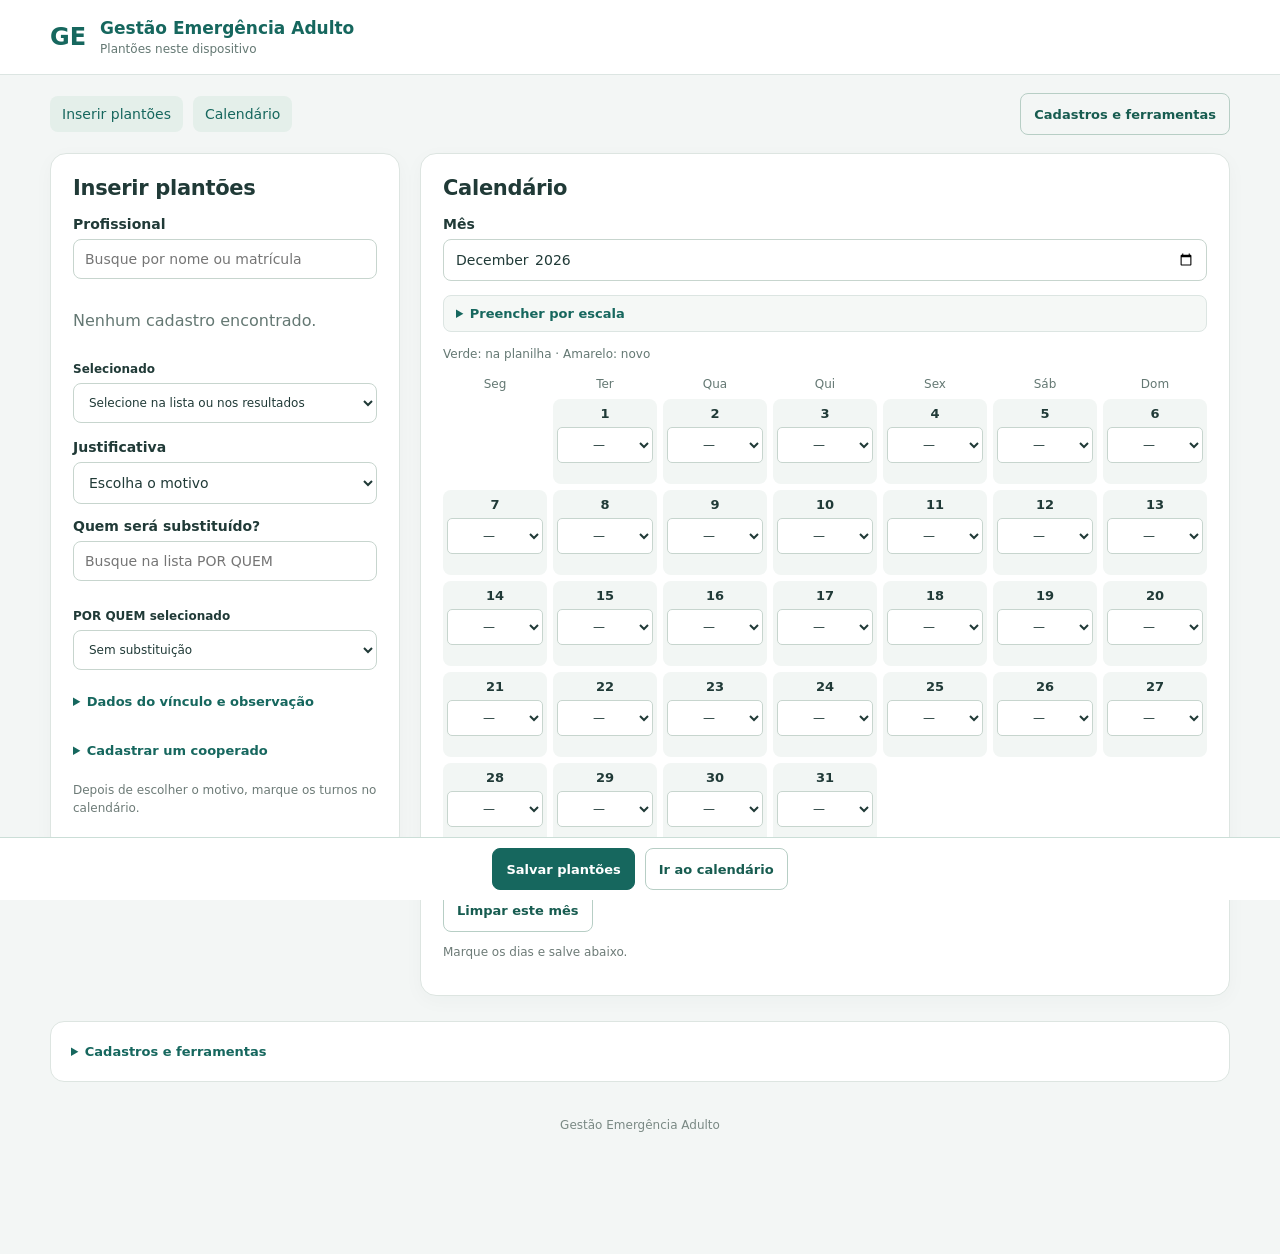
==== commit 83a06606: "Permite alterar turnos existentes e sugere nomes na busca POR QUEM" ====
--- a/google-apps-script/App.html
+++ b/google-apps-script/App.html
@@ -5,8 +5,10 @@
 #removal-panel{border-top:1px solid #e0e9e4;padding-top:4px}.danger{background:#a52c36;border-color:#a52c36;color:#fff}.danger:hover{background:#88212b}.remote-shift.pending-removal{background:#a52c36;outline:2px solid #edb5ba;outline-offset:-2px}.removal-results{max-height:480px;overflow:auto}.removal-item{padding:12px 0;border-top:1px solid #e0e9e4}.removal-item>strong{display:block;overflow-wrap:anywhere}.removal-item p{font-size:12px;margin:6px 0}.removal-candidate{display:flex;gap:8px;align-items:center;padding:8px;border:1px solid #dce5e2;border-radius:8px;margin:8px 0;background:#fafcfb}.removal-candidate label{display:flex;gap:10px;align-items:flex-start;flex:1;margin:0;min-width:0;font-weight:400}.removal-candidate input[type="checkbox"]{appearance:auto;-webkit-appearance:checkbox;display:block;width:24px;height:24px;min-width:24px;min-height:24px;flex:0 0 24px;padding:0;border:initial;border-radius:0;background:initial;margin:2px 0;accent-color:#a52c36}.removal-choice{display:block;color:#a52c36;font-size:13px;margin-bottom:6px;text-decoration:underline;text-underline-offset:3px}.removal-candidate span{min-width:0;overflow-wrap:anywhere}.removal-candidate small{display:block;font-size:12px;line-height:1.5}.removal-candidate button{flex-shrink:0;padding:8px;font-size:11px}@media(max-width:500px){.removal-candidate{flex-wrap:wrap}.removal-candidate label{flex-basis:100%}.removal-candidate button{margin-left:30px}}
 
 .monthly-cooperators{grid-column:1/-1;border-top:1px solid #e0e9e4;padding-top:4px}.monthly-cooperators label{margin:10px 0}#shared-records{max-height:420px;overflow:auto}#remote-details-summary{overflow-wrap:anywhere}
+
+#shift-editor{width:min(94vw,520px);max-height:88vh;overflow:auto;border:1px solid #c7d5ce;border-radius:16px;padding:22px;color:#203a37;box-shadow:0 15px 60px #193d3040}#shift-editor::backdrop{background:#102b2777}#shift-editor p{overflow-wrap:anywhere;font-size:14px}#shift-editor .tools{margin-bottom:0}#shift-editor-delete{margin-left:auto}
 </style></head>
-<body><header><div class="brand">GE<span>Gestão Emergência Adulto<small id="app-status">Plantões neste dispositivo</small></span></div><button id="install" hidden>Instalar</button></header><main><nav class="app-nav"><a href="#entry-panel">Inserir plantões</a><a href="#calendar-panel">Calendário</a><button id="open-tools" type="button">Cadastros e ferramentas</button></nav><form id="entry"><div class="workspace"><section class="card" id="entry-panel"><h1 id="form-title">Inserir plantões</h1><label>Profissional<input type="search" id="professional-search" placeholder="Busque por nome ou matrícula" autocomplete="off"></label><div id="professional-results" class="picker-results"></div><label class="selected-label">Selecionado<select id="professional" required><option value="">Escolha um profissional</option></select></label><p id="profile-summary" class="hint"></p><label>Justificativa<select id="reason" required><option value="">Escolha o motivo</option></select></label><label>Quem será substituído?<input id="replacement-search" type="search" placeholder="Busque na lista POR QUEM" autocomplete="off"><p id="replacement-native-status" class="hint"></p><select id="replacement" aria-label="Profissional substituído"><option value="">Sem substituição</option></select></label><details id="profile-details"><summary>Dados do vínculo e observação</summary><div class="metadata"><label>Matrícula<input id="registration" maxlength="30" placeholder="Opcional"></label><label>Cooperativa<select id="cooperative" required><option value="">Selecione</option><option>COOPEN</option><option>COOPISAUDE</option></select></label><label>Função<select id="category" required><option value="">Selecione</option><option value="ENFERMEIRO">Enfermeiro</option><option value="TÉCNICO DE ENFERMAGEM">Técnico de enfermagem</option></select></label></div><label>Observação<textarea id="notes" rows="2" maxlength="2000" placeholder="Opcional"></textarea></label></details><details><summary>Cadastrar um cooperado</summary><div class="inline"><input id="new-professional" aria-label="Nome do novo profissional" placeholder="Nome completo" maxlength="120"><button type="button" id="add-professional">Adicionar</button></div></details><p class="hint">Depois de escolher o motivo, marque os turnos no calendário.</p><button type="button" id="cancel" class="secondary" hidden>Cancelar edição</button></section><section class="card" id="calendar-panel"><h2>Calendário</h2><div id="calendar-connection" hidden><label>Mês / aba da planilha<select id="shared-sheet"></select></label><button id="shared-load" type="button" class="secondary">Atualizar calendário</button><p id="calendar-sync" role="status"></p><div class="monthly-cooperators"><label>Buscar cooperado no mês<input id="monthly-professional-search" type="search" placeholder="Digite o nome" autocomplete="off"></label><label>Cooperados com plantões no mês<select id="monthly-professional"><option value="">Carregue o mês primeiro</option></select></label><p id="monthly-professional-summary" class="hint" role="status"></p></div></div><label id="calendar-month-label">Mês<input id="calendar-month" type="month" required></label><details id="schedule-panel"><summary>Preencher por escala</summary><label>Padrão<select id="schedule-type"><optgroup label="Plantões de 12 horas"><option value="n12x36">N — 12×36, dias alternados</option><option value="mt12x36">MT — 12×36, dias alternados</option><option value="n1f2">N — 12×60, 1 noite e 2 folgas</option></optgroup><optgroup label="Plantões de 24 horas"><option value="shift24x48">24×48 — MTN a cada 3 dias</option><option value="shift24x72">24×72 — MTN a cada 4 dias</option></optgroup><optgroup label="Dias de trabalho e folga"><option value="cycle5x2">5×2 — cinco dias e duas folgas</option><option value="cycle6x1">6×1 — seis dias e uma folga</option><option value="cycle4x2">4×2 — quatro dias e duas folgas</option><option value="custom-cycle">Ciclo personalizado</option></optgroup><optgroup label="Semanas fixas e alternadas"><option value="mt-alternating">MT — Seg/Qua/Sex ↔ Ter/Qui</option><option value="weekly">Dias fixos da semana</option></optgroup></select></label><div class="month-filters"><label>Data inicial<input id="schedule-start" type="date"></label><label>Data final<input id="schedule-end" type="date"></label></div><label id="schedule-anchor-label">Data-base do ciclo<input id="schedule-anchor" type="date"></label><p class="hint">Use a mesma data-base nos meses seguintes para manter a sequência. Nos ciclos, ela marca um dia de trabalho; no MT alternado, define a semana 1 ou 2.</p><label id="schedule-phase-label" hidden>Semana da data-base<select id="schedule-phase"><option value="1">Semana 1 — Seg/Qua/Sex</option><option value="2">Semana 2 — Ter/Qui</option></select></label><div id="schedule-cycle-controls" class="month-filters" hidden><label>Dias de trabalho<input id="schedule-work-days" type="number" min="1" max="14" value="5"></label><label>Dias de folga<input id="schedule-rest-days" type="number" min="1" max="14" value="2"></label></div><div id="schedule-weekly" hidden><label>Turno<select id="schedule-shift"><option>M</option><option>T</option><option>MT</option><option>N</option><option>9C</option></select></label><fieldset id="schedule-weekdays" class="weekday-choices"><legend>Dias da semana</legend><label><input type="checkbox" name="schedule-weekday" value="1">Seg</label><label><input type="checkbox" name="schedule-weekday" value="2">Ter</label><label><input type="checkbox" name="schedule-weekday" value="3">Qua</label><label><input type="checkbox" name="schedule-weekday" value="4">Qui</label><label><input type="checkbox" name="schedule-weekday" value="5">Sex</label><label><input type="checkbox" name="schedule-weekday" value="6">Sáb</label><label><input type="checkbox" name="schedule-weekday" value="0">Dom</label></fieldset></div><button id="schedule-preview" type="button" class="secondary">Conferir escala</button><p id="schedule-summary" role="status"></p><div class="table-scroll"><table id="schedule-table"></table></div><button id="schedule-apply" type="button" class="primary" disabled>Aplicar seleções no calendário</button><p class="hint">A prévia não altera a planilha. Dias já preenchidos são preservados. Confira antes de enviar.</p></details><button id="send-pending" type="button" class="primary" hidden disabled>Enviar seleções do mês</button><p class="calendar-legend">Verde: na planilha · Amarelo: novo<span id="removal-legend" hidden> · Vermelho: selecionado para remoção</span></p><div class="calendar-week" aria-hidden="true"><span>Seg</span><span>Ter</span><span>Qua</span><span>Qui</span><span>Sex</span><span>Sáb</span><span>Dom</span></div><div id="calendar-grid" class="calendar-grid"></div><p id="calendar-count" class="hint"></p><button id="clear-calendar" type="button" class="secondary">Limpar seleções</button><p id="calendar-instruction" class="hint">Marque os dias e salve abaixo.</p><details id="remote-details" hidden open><summary id="remote-details-summary">Plantões e justificativas do cooperado</summary><div id="shared-records"></div></details><details id="removal-panel" hidden><summary>Remover plantões por lista</summary><p>Cole a tabela inteira de <strong>seis ou oito colunas</strong>, ou NOME; DATA; TURNO. A leitura identifica data, nome e turno; títulos e cabeçalhos são ignorados.</p><label>Lista para remoção<textarea id="removal-text" rows="5" maxlength="1048576" placeholder="DATA&#9;NOME&#9;SETOR&#9;TURNO&#9;FUNÇÃO&#9;COOPERATIVA&#10;15/10/2026&#9;Nome do profissional&#9;Setor&#9;T&#9;Função&#9;Cooperativa"></textarea></label><p class="hint">Use datas completas para consultar outros meses. Datas sem ano usam o ano do calendário; apenas o dia usa o mês carregado. O turno precisa ser exatamente igual ao da célula: M não remove MT.</p><div class="tools"><label class="file-button">Abrir TXT/CSV<input id="removal-file" type="file" accept=".txt,.csv,.tsv,text/plain,text/csv" hidden></label><button id="removal-review" type="button" class="secondary">Conferir lista na planilha</button><button id="removal-execute" type="button" class="danger" disabled>Remover selecionados</button></div><p id="removal-summary" role="status" aria-live="polite">Confira a lista antes de remover.</p><div id="removal-results" class="removal-results"></div><p class="hint">Se houver mais de um registro com o mesmo nome, data e turno, escolha o vínculo e a justificativa na prévia. A remoção limpa somente as células dos plantões selecionados.</p></details></section></div></form><details id="tools-panel" class="tools-panel"><summary>Cadastros e ferramentas</summary><details id="tool-history"><summary>Histórico de registros locais <span id="count" class="badge">0 registros</span></summary><input type="search" id="search" aria-label="Buscar no histórico" placeholder="Buscar profissional ou data"><div id="records"></div></details><details id="tool-cadastros"><summary>Importar cadastros</summary><section class="card bulk"><h2>Importar profissionais em lote</h2><p>Cole a lista copiada da planilha ou abra um arquivo TXT/CSV. Colunas: matrícula, nome, categoria e cooperativa.</p><label>Lista de profissionais<textarea id="bulk-text" rows="5" placeholder="MAT&#9;PROFISSIONAL DE ENFERMAGEM&#9;CATEGORIA&#9;COOPERATIVA"></textarea></label><div class="tools"><label class="file-button">Abrir TXT/CSV<input type="file" id="bulk-file" accept=".txt,.csv,.tsv,text/plain,text/csv" hidden></label><button id="bulk-review" class="secondary">Conferir lista</button><button id="bulk-import" class="primary" disabled>Importar cadastros novos</button></div><p id="bulk-summary" role="status"></p><p id="bulk-warning" class="hint"></p><div class="table-scroll"><table id="bulk-table"></table></div></section><section class="card bulk"><h2>Cadastro separado — POR QUEM</h2><p>Importe os nomes das pessoas substituídas, um por linha. Esta lista é independente dos cooperados acionados.</p><label>Nomes<textarea id="replacement-text" rows="5" placeholder="Um nome por linha"></textarea></label><div class="tools"><label class="file-button">Abrir lista TXT<input id="replacement-file" type="file" accept=".txt,text/plain" hidden></label><button id="replacement-review" class="secondary">Conferir nomes</button><button id="replacement-import" class="primary" disabled>Adicionar nomes à lista POR QUEM</button></div><p id="replacement-summary" role="status"></p><div class="table-scroll"><table id="replacement-table"></table></div></section></details><details id="tool-export"><summary>Copiar ou exportar registros locais</summary><section class="card monthly"><h2>Copiar para a planilha</h2><p>Escolha o mês e a função para gerar as linhas do bloco correspondente na planilha compartilhada.</p><div class="month-filters"><label>Mês<input type="month" id="month" required></label><label>Bloco<select id="month-category"><option value="ENFERMEIRO">Enfermeiros</option><option value="TÉCNICO DE ENFERMAGEM">Técnicos de enfermagem</option></select></label></div><p id="monthly-summary" class="hint"></p><p id="monthly-warning" role="alert"></p><div class="tools"><button id="copy-month" class="primary">Copiar linhas para colar</button><button id="download-month" class="secondary">Baixar planilha CSV</button></div><p class="hint">Na aba do mês, selecione a coluna A de uma linha vazia no bloco da função escolhida e cole. A cópia começa pela matrícula, sem cabeçalho, e termina nos dias: preserva as colunas CHD, CHN e CH. Não cole sobre registros existentes. As horas aparecem no CSV para conferência.</p><details><summary>Conferir grade mensal</summary><div class="table-scroll"><table id="monthly-table"></table></div></details><label id="copy-fallback-label" hidden>Copie manualmente o conteúdo abaixo<textarea id="copy-fallback" rows="6" readonly></textarea></label></section><button id="csv" type="button" class="secondary">Exportar lista simples CSV</button></details><details id="tool-backup"><summary>Backup e restauração</summary><p class="hint">Os cadastros locais ficam neste navegador. Faça backup para transferir entre dispositivos.</p><div class="tools"><button id="backup" type="button" class="secondary">Fazer backup</button><label class="file-button">Restaurar backup<input type="file" id="restore" accept="application/json,.json" hidden></label></div></details><details id="tool-connection"><summary>Configuração da conexão</summary><label>Usar<select id="calendar-mode"><option value="local">Registros deste dispositivo</option><option value="sheet" disabled>Planilha compartilhada</option></select></label><p id="shared-status">Para acessar a planilha, use a implantação Google Apps Script autorizada com sua conta.</p><details id="shared-help"><summary>Como conectar</summary><p>Veja as instruções da pasta google-apps-script no GitHub. Configure primeiro na cópia de teste, executando como o usuário que acessa.</p></details></details></details><footer>Gestão Emergência Adulto</footer></main><div class="action-dock"><button id="save-local" form="entry" type="submit" class="primary">Salvar plantões</button><button type="button" id="calendar-jump" class="secondary">Ir ao calendário</button></div><div id="message" role="status" aria-live="polite" hidden></div><script>/* Grade compatível com os blocos da planilha enviada. Sem acesso à planilha online. */
+<body><header><div class="brand">GE<span>Gestão Emergência Adulto<small id="app-status">Plantões neste dispositivo</small></span></div><button id="install" hidden>Instalar</button></header><main><nav class="app-nav"><a href="#entry-panel">Inserir plantões</a><a href="#calendar-panel">Calendário</a><button id="open-tools" type="button">Cadastros e ferramentas</button></nav><form id="entry"><div class="workspace"><section class="card" id="entry-panel"><h1 id="form-title">Inserir plantões</h1><label>Profissional<input type="search" id="professional-search" placeholder="Busque por nome ou matrícula" autocomplete="off"></label><div id="professional-results" class="picker-results"></div><label class="selected-label">Selecionado<select id="professional" required><option value="">Escolha um profissional</option></select></label><p id="profile-summary" class="hint"></p><label>Justificativa<select id="reason" required><option value="">Escolha o motivo</option></select></label><label for="replacement-search">Quem será substituído?<input id="replacement-search" type="search" placeholder="Busque na lista POR QUEM" autocomplete="off" aria-controls="replacement-results"></label><div id="replacement-results" class="picker-results" aria-live="polite"></div><p id="replacement-native-status" class="hint"></p><label class="selected-label">POR QUEM selecionado<select id="replacement" aria-label="Profissional substituído"><option value="">Sem substituição</option></select></label><details id="profile-details"><summary>Dados do vínculo e observação</summary><div class="metadata"><label>Matrícula<input id="registration" maxlength="30" placeholder="Opcional"></label><label>Cooperativa<select id="cooperative" required><option value="">Selecione</option><option>COOPEN</option><option>COOPISAUDE</option></select></label><label>Função<select id="category" required><option value="">Selecione</option><option value="ENFERMEIRO">Enfermeiro</option><option value="TÉCNICO DE ENFERMAGEM">Técnico de enfermagem</option></select></label></div><label>Observação<textarea id="notes" rows="2" maxlength="2000" placeholder="Opcional"></textarea></label></details><details><summary>Cadastrar um cooperado</summary><div class="inline"><input id="new-professional" aria-label="Nome do novo profissional" placeholder="Nome completo" maxlength="120"><button type="button" id="add-professional">Adicionar</button></div></details><p class="hint">Depois de escolher o motivo, marque os turnos no calendário.</p><button type="button" id="cancel" class="secondary" hidden>Cancelar edição</button></section><section class="card" id="calendar-panel"><h2>Calendário</h2><div id="calendar-connection" hidden><label>Mês / aba da planilha<select id="shared-sheet"></select></label><button id="shared-load" type="button" class="secondary">Atualizar calendário</button><p id="calendar-sync" role="status"></p><div class="monthly-cooperators"><label>Buscar cooperado no mês<input id="monthly-professional-search" type="search" placeholder="Digite o nome" autocomplete="off"></label><label>Cooperados com plantões no mês<select id="monthly-professional"><option value="">Carregue o mês primeiro</option></select></label><p id="monthly-professional-summary" class="hint" role="status"></p></div></div><label id="calendar-month-label">Mês<input id="calendar-month" type="month" required></label><details id="schedule-panel"><summary>Preencher por escala</summary><label>Padrão<select id="schedule-type"><optgroup label="Plantões de 12 horas"><option value="n12x36">N — 12×36, dias alternados</option><option value="mt12x36">MT — 12×36, dias alternados</option><option value="n1f2">N — 12×60, 1 noite e 2 folgas</option></optgroup><optgroup label="Plantões de 24 horas"><option value="shift24x48">24×48 — MTN a cada 3 dias</option><option value="shift24x72">24×72 — MTN a cada 4 dias</option></optgroup><optgroup label="Dias de trabalho e folga"><option value="cycle5x2">5×2 — cinco dias e duas folgas</option><option value="cycle6x1">6×1 — seis dias e uma folga</option><option value="cycle4x2">4×2 — quatro dias e duas folgas</option><option value="custom-cycle">Ciclo personalizado</option></optgroup><optgroup label="Semanas fixas e alternadas"><option value="mt-alternating">MT — Seg/Qua/Sex ↔ Ter/Qui</option><option value="weekly">Dias fixos da semana</option></optgroup></select></label><div class="month-filters"><label>Data inicial<input id="schedule-start" type="date"></label><label>Data final<input id="schedule-end" type="date"></label></div><label id="schedule-anchor-label">Data-base do ciclo<input id="schedule-anchor" type="date"></label><p class="hint">Use a mesma data-base nos meses seguintes para manter a sequência. Nos ciclos, ela marca um dia de trabalho; no MT alternado, define a semana 1 ou 2.</p><label id="schedule-phase-label" hidden>Semana da data-base<select id="schedule-phase"><option value="1">Semana 1 — Seg/Qua/Sex</option><option value="2">Semana 2 — Ter/Qui</option></select></label><div id="schedule-cycle-controls" class="month-filters" hidden><label>Dias de trabalho<input id="schedule-work-days" type="number" min="1" max="14" value="5"></label><label>Dias de folga<input id="schedule-rest-days" type="number" min="1" max="14" value="2"></label></div><div id="schedule-weekly" hidden><label>Turno<select id="schedule-shift"><option>M</option><option>T</option><option>MT</option><option>N</option><option>9C</option></select></label><fieldset id="schedule-weekdays" class="weekday-choices"><legend>Dias da semana</legend><label><input type="checkbox" name="schedule-weekday" value="1">Seg</label><label><input type="checkbox" name="schedule-weekday" value="2">Ter</label><label><input type="checkbox" name="schedule-weekday" value="3">Qua</label><label><input type="checkbox" name="schedule-weekday" value="4">Qui</label><label><input type="checkbox" name="schedule-weekday" value="5">Sex</label><label><input type="checkbox" name="schedule-weekday" value="6">Sáb</label><label><input type="checkbox" name="schedule-weekday" value="0">Dom</label></fieldset></div><button id="schedule-preview" type="button" class="secondary">Conferir escala</button><p id="schedule-summary" role="status"></p><div class="table-scroll"><table id="schedule-table"></table></div><button id="schedule-apply" type="button" class="primary" disabled>Aplicar seleções no calendário</button><p class="hint">A prévia não altera a planilha. Dias já preenchidos são preservados. Confira antes de enviar.</p></details><button id="send-pending" type="button" class="primary" hidden disabled>Enviar seleções do mês</button><p class="calendar-legend">Verde: na planilha · Amarelo: novo<span id="removal-legend" hidden> · Vermelho: selecionado para remoção</span></p><div class="calendar-week" aria-hidden="true"><span>Seg</span><span>Ter</span><span>Qua</span><span>Qui</span><span>Sex</span><span>Sáb</span><span>Dom</span></div><div id="calendar-grid" class="calendar-grid"></div><p id="calendar-count" class="hint"></p><button id="clear-calendar" type="button" class="secondary">Limpar seleções</button><p id="calendar-instruction" class="hint">Marque os dias e salve abaixo.</p><details id="remote-details" hidden open><summary id="remote-details-summary">Plantões e justificativas do cooperado</summary><div id="shared-records"></div></details><details id="removal-panel" hidden><summary>Remover plantões por lista</summary><p>Cole a tabela inteira de <strong>seis ou oito colunas</strong>, ou NOME; DATA; TURNO. A leitura identifica data, nome e turno; títulos e cabeçalhos são ignorados.</p><label>Lista para remoção<textarea id="removal-text" rows="5" maxlength="1048576" placeholder="DATA&#9;NOME&#9;SETOR&#9;TURNO&#9;FUNÇÃO&#9;COOPERATIVA&#10;15/10/2026&#9;Nome do profissional&#9;Setor&#9;T&#9;Função&#9;Cooperativa"></textarea></label><p class="hint">Use datas completas para consultar outros meses. Datas sem ano usam o ano do calendário; apenas o dia usa o mês carregado. O turno precisa ser exatamente igual ao da célula: M não remove MT.</p><div class="tools"><label class="file-button">Abrir TXT/CSV<input id="removal-file" type="file" accept=".txt,.csv,.tsv,text/plain,text/csv" hidden></label><button id="removal-review" type="button" class="secondary">Conferir lista na planilha</button><button id="removal-execute" type="button" class="danger" disabled>Remover selecionados</button></div><p id="removal-summary" role="status" aria-live="polite">Confira a lista antes de remover.</p><div id="removal-results" class="removal-results"></div><p class="hint">Se houver mais de um registro com o mesmo nome, data e turno, escolha o vínculo e a justificativa na prévia. A remoção limpa somente as células dos plantões selecionados.</p></details></section></div></form><details id="tools-panel" class="tools-panel"><summary>Cadastros e ferramentas</summary><details id="tool-history"><summary>Histórico de registros locais <span id="count" class="badge">0 registros</span></summary><input type="search" id="search" aria-label="Buscar no histórico" placeholder="Buscar profissional ou data"><div id="records"></div></details><details id="tool-cadastros"><summary>Importar cadastros</summary><section class="card bulk"><h2>Importar profissionais em lote</h2><p>Cole a lista copiada da planilha ou abra um arquivo TXT/CSV. Colunas: matrícula, nome, categoria e cooperativa.</p><label>Lista de profissionais<textarea id="bulk-text" rows="5" placeholder="MAT&#9;PROFISSIONAL DE ENFERMAGEM&#9;CATEGORIA&#9;COOPERATIVA"></textarea></label><div class="tools"><label class="file-button">Abrir TXT/CSV<input type="file" id="bulk-file" accept=".txt,.csv,.tsv,text/plain,text/csv" hidden></label><button id="bulk-review" class="secondary">Conferir lista</button><button id="bulk-import" class="primary" disabled>Importar cadastros novos</button></div><p id="bulk-summary" role="status"></p><p id="bulk-warning" class="hint"></p><div class="table-scroll"><table id="bulk-table"></table></div></section><section class="card bulk"><h2>Cadastro separado — POR QUEM</h2><p>Importe os nomes das pessoas substituídas, um por linha. Esta lista é independente dos cooperados acionados.</p><label>Nomes<textarea id="replacement-text" rows="5" placeholder="Um nome por linha"></textarea></label><div class="tools"><label class="file-button">Abrir lista TXT<input id="replacement-file" type="file" accept=".txt,text/plain" hidden></label><button id="replacement-review" class="secondary">Conferir nomes</button><button id="replacement-import" class="primary" disabled>Adicionar nomes à lista POR QUEM</button></div><p id="replacement-summary" role="status"></p><div class="table-scroll"><table id="replacement-table"></table></div></section></details><details id="tool-export"><summary>Copiar ou exportar registros locais</summary><section class="card monthly"><h2>Copiar para a planilha</h2><p>Escolha o mês e a função para gerar as linhas do bloco correspondente na planilha compartilhada.</p><div class="month-filters"><label>Mês<input type="month" id="month" required></label><label>Bloco<select id="month-category"><option value="ENFERMEIRO">Enfermeiros</option><option value="TÉCNICO DE ENFERMAGEM">Técnicos de enfermagem</option></select></label></div><p id="monthly-summary" class="hint"></p><p id="monthly-warning" role="alert"></p><div class="tools"><button id="copy-month" class="primary">Copiar linhas para colar</button><button id="download-month" class="secondary">Baixar planilha CSV</button></div><p class="hint">Na aba do mês, selecione a coluna A de uma linha vazia no bloco da função escolhida e cole. A cópia começa pela matrícula, sem cabeçalho, e termina nos dias: preserva as colunas CHD, CHN e CH. Não cole sobre registros existentes. As horas aparecem no CSV para conferência.</p><details><summary>Conferir grade mensal</summary><div class="table-scroll"><table id="monthly-table"></table></div></details><label id="copy-fallback-label" hidden>Copie manualmente o conteúdo abaixo<textarea id="copy-fallback" rows="6" readonly></textarea></label></section><button id="csv" type="button" class="secondary">Exportar lista simples CSV</button></details><details id="tool-backup"><summary>Backup e restauração</summary><p class="hint">Os cadastros locais ficam neste navegador. Faça backup para transferir entre dispositivos.</p><div class="tools"><button id="backup" type="button" class="secondary">Fazer backup</button><label class="file-button">Restaurar backup<input type="file" id="restore" accept="application/json,.json" hidden></label></div></details><details id="tool-connection"><summary>Configuração da conexão</summary><label>Usar<select id="calendar-mode"><option value="local">Registros deste dispositivo</option><option value="sheet" disabled>Planilha compartilhada</option></select></label><p id="shared-status">Para acessar a planilha, use a implantação Google Apps Script autorizada com sua conta.</p><details id="shared-help"><summary>Como conectar</summary><p>Veja as instruções da pasta google-apps-script no GitHub. Configure primeiro na cópia de teste, executando como o usuário que acessa.</p></details></details></details><footer>Gestão Emergência Adulto</footer></main><div class="action-dock"><button id="save-local" form="entry" type="submit" class="primary">Salvar plantões</button><button type="button" id="calendar-jump" class="secondary">Ir ao calendário</button></div><dialog id="shift-editor" aria-labelledby="shift-editor-title"><form id="shift-editor-form"><h2 id="shift-editor-title">Alterar turno existente</h2><p id="shift-editor-record"></p><p id="shift-editor-reason"></p><p id="shift-editor-replacement"></p><p id="shift-editor-link" class="hint"></p><label>Novo turno<select id="shift-editor-code" required></select></label><p class="hint">A alteração preserva a justificativa, o POR QUEM e os dados do vínculo.</p><div class="tools"><button id="shift-editor-save" type="submit" class="primary">Salvar alteração</button><button id="shift-editor-cancel" type="button" class="secondary">Cancelar</button><button id="shift-editor-delete" type="button" class="danger">Excluir plantão</button></div></form></dialog><div id="message" role="status" aria-live="polite" hidden></div><script>/* Grade compatível com os blocos da planilha enviada. Sem acesso à planilha online. */
 (function(root){
  const HOURS={M:[6,0],T:[6,0],MT:[12,0],N:[0,12],'9C':[9,0],MN:[6,12],TN:[6,12],MTN:[12,12]};
  const norm=v=>String(v||'').trim().replace(/\s+/g,' ').normalize('NFD').replace(/[\u0300-\u036f]/g,'').toUpperCase();
@@ -122,7 +124,7 @@
 const KEY='gestao-emergencia-adulto-v1';
 const $=id=>document.getElementById(id);
 let state={professionals:[],records:[]},editing=null, storageBroken=false;
-let sharedSnapshot=null,sharedBusy=false,sharedLoadSequence=0;
+let sharedSnapshot=null,sharedBusy=false,sharedLoadSequence=0,remoteEdit=null;
 let removalReview=null,selectedRemovals=new Set(),removalSequence=0;
 let nativeReplacements=[],nativeReplacementVersion=0;
 function allReplacements(){return [...new Set([...nativeReplacements,...state.replacements||[]])];}
@@ -159,21 +161,28 @@
 let profileIndex=null,profileCache=null,remoteVersion=0,replacementIndex=null,replacementCache=null;
 function searchableProfiles(){if(!profileIndex||profileCache?.professionals!==state.professionals||profileCache?.profiles!==state.profiles||profileCache?.remoteVersion!==remoteVersion){profileIndex=[...new Set([...state.professionals,...Object.keys(remoteProfiles)])].sort((a,b)=>a.localeCompare(b,'pt-BR')).map(label=>({label,search:Professionals.norm(label)}));profileCache={professionals:state.professionals,profiles:state.profiles,remoteVersion};}return profileIndex;}
 function options(){const current=$('professional').value;const tokens=Professionals.norm($('professional-search').value).split(' ').filter(Boolean);const matches=searchableProfiles().filter(item=>tokens.every(t=>item.search.includes(t))).map(item=>item.label);const shown=matches.slice(0,30);if(current&&!shown.includes(current))shown.unshift(current);$('professional').replaceChildren(new Option('Selecione na lista ou nos resultados',''));$('professional-results').replaceChildren();for(const n of shown)$('professional').add(new Option(n,n));$('professional').value=current;for(const n of (tokens.length?matches.slice(0,5):[])){const p=profileFor(n);const button=textNode('button','','picker-result');button.type='button';button.append(textNode('strong',p?.name||n));button.append(textNode('small',[p?.registration,p?.cooperative,p?.category].filter(Boolean).join(' · ')));button.onclick=()=>{$('professional').value=n;fillProfile();};$('professional-results').append(button);}if(!matches.length)$('professional-results').append(textNode('p','Nenhum cadastro encontrado.'));else if(tokens.length&&matches.length>5)$('professional-results').append(textNode('p',`${matches.length} cadastros encontrados. Digite mais termos para refinar.`,'hint'));}
-function replacementOptions(value=$('replacement').value){const query=Professionals.norm($('replacement-search').value);if(!replacementIndex||replacementCache?.local!==state.replacements||replacementCache?.native!==nativeReplacementVersion){replacementIndex=allReplacements().sort((a,b)=>a.localeCompare(b,'pt-BR')).map(name=>({name,search:Professionals.norm(name)}));replacementCache={local:state.replacements,native:nativeReplacementVersion};}const names=replacementIndex.filter(item=>!query||item.search.includes(query)).map(item=>item.name);$('replacement').replaceChildren(new Option('Sem substituição',''));for(const name of names)$('replacement').add(new Option(name,name));if(value&&![...$('replacement').options].some(o=>o.value===value))$('replacement').add(new Option(value,value));$('replacement').value=value;}
+function replacementOptions(value=$('replacement').value){
+const tokens=Professionals.norm($('replacement-search').value).split(' ').filter(Boolean);
+if(!replacementIndex||replacementCache?.local!==state.replacements||replacementCache?.native!==nativeReplacementVersion){replacementIndex=allReplacements().sort((a,b)=>a.localeCompare(b,'pt-BR')).map(name=>({name,search:Professionals.norm(name)}));replacementCache={local:state.replacements,native:nativeReplacementVersion};}
+const names=replacementIndex.filter(item=>tokens.every(token=>item.search.includes(token))).map(item=>item.name),shown=names.slice(0,30);
+if(value&&!shown.includes(value))shown.unshift(value);
+$('replacement').replaceChildren(new Option('Sem substituição',''));for(const name of shown)$('replacement').add(new Option(name,name));$('replacement').value=value;
+$('replacement-results').replaceChildren();if(tokens.length){for(const name of names.slice(0,5)){const button=textNode('button','','picker-result');button.type='button';button.append(textNode('strong',name));button.onclick=()=>{$('replacement').value=name;};$('replacement-results').append(button);}if(!names.length)$('replacement-results').append(textNode('p','Nenhum nome encontrado na lista POR QUEM.','hint'));else if(names.length>5)$('replacement-results').append(textNode('p',`${names.length} nomes encontrados. Digite mais termos para refinar.`,'hint'));}
+}
 $('replacement-search').oninput=()=>replacementOptions();
 for(const reason of REASONS)$('reason').add(new Option(reason,reason));
 function today(){const d=new Date();return `${d.getFullYear()}-${String(d.getMonth()+1).padStart(2,'0')}-${String(d.getDate()).padStart(2,'0')}`;}
 let calendarSlots=Object.create(null);
 $('calendar-month').value=today().slice(0,7);
 function addDate(date=today(),selected=[]){if(selected.length)calendarSlots[date]=Monthly.combine(selected);$('calendar-month').value=date.slice(0,7);renderCalendar();}
-function renderCalendar(){syncScheduleRange();const month=$('calendar-month').value;const {days,offset}=Calendar.monthInfo(month);const slots=draftSlots(),connected=inSheetMode(),loaded=connected&&sharedSnapshot?.month===month,ready=loaded&&!sharedBusy,records=loaded?selectedRemoteRecords():[];$('calendar-grid').replaceChildren();$('calendar-connection').hidden=!connected;$('save-local').hidden=connected;$('calendar-month-label').hidden=connected;$('remote-details').hidden=!connected;$('removal-panel').hidden=!connected;$('shared-load').disabled=sharedBusy;$('shared-sheet').disabled=sharedBusy;$('calendar-mode').disabled=sharedBusy;$('monthly-professional').disabled=sharedBusy||!sharedSnapshot;$('monthly-professional-search').disabled=sharedBusy||!sharedSnapshot;$('calendar-instruction').textContent=connected?'Escolha um turno novo e toque em Inserir. Toque em um turno verde para excluir.':'Marque os dias e salve abaixo.';$('clear-calendar').textContent=connected?'Limpar novas seleções deste mês':'Limpar este mês';if(connected)$('calendar-sync').textContent=sharedBusy?'Atualizando a planilha…':!sharedSnapshot?'Carregue uma aba para ver os plantões.':sharedSnapshot.month!==month?'O calendário está em outro mês. Escolha a aba correspondente e carregue.':!$('monthly-professional').value?'Mês carregado. Escolha um cooperado do mês para consultar os plantões.':`${records.length} plantão(ões) de ${records[0]?.meta[1]||''} · todas as justificativas · ${sharedSnapshot.sheet}`;
-for(let i=0;i<offset;i++)$('calendar-grid').append(textNode('div','','calendar-blank'));for(let day=1;day<=days;day++){const date=month+'-'+String(day).padStart(2,'0'),cell=textNode('div','','calendar-day'),label=textNode('label',String(day));cell.dataset.day=date;const existing=records.filter(r=>r.date===date);for(const r of existing){const badge=textNode('button',r.code,'remote-shift');badge.type='button';badge.disabled=sharedBusy;badge.classList.toggle('pending-removal',!!removalMarked(r));badge.title=`${r.meta[3]} · Substitui ${r.meta[4]||'—'} · Toque para excluir`;badge.setAttribute('aria-label',`Excluir ${r.code} em ${formatDate(date)}: ${r.meta[3]}`);badge.onclick=()=>deleteRemote(r);cell.append(badge);}const select=document.createElement('select');select.setAttribute('aria-label','Turno em '+formatDate(date));select.dataset.date=date;select.add(new Option(connected?'Novo':'—',''));for(const code of Calendar.codes)select.add(new Option(code,code));select.value=slots[date]||'';select.disabled=connected&&(!ready||!$('professional').value);select.onchange=()=>{if(select.value)slots[date]=select.value;else delete slots[date];renderCalendar();};label.append(select);cell.prepend(label);if(connected&&slots[date]){const insert=textNode('button','Inserir','calendar-insert');insert.type='button';insert.disabled=!ready;insert.setAttribute('aria-label','Inserir plantão em '+formatDate(date));insert.onclick=()=>insertRemote(date);cell.append(insert);}cell.classList.toggle('filled',!!slots[date]);cell.classList.toggle('has-remote',!!existing.length);$('calendar-grid').append(cell);}updateCalendarCount();updateRemovalControls();}
+function renderCalendar(){syncScheduleRange();const month=$('calendar-month').value;const {days,offset}=Calendar.monthInfo(month);const slots=draftSlots(),connected=inSheetMode(),loaded=connected&&sharedSnapshot?.month===month,ready=loaded&&!sharedBusy,records=loaded?selectedRemoteRecords():[];$('calendar-grid').replaceChildren();$('calendar-connection').hidden=!connected;$('save-local').hidden=connected;$('calendar-month-label').hidden=connected;$('remote-details').hidden=!connected;$('removal-panel').hidden=!connected;$('shared-load').disabled=sharedBusy;$('shared-sheet').disabled=sharedBusy;$('calendar-mode').disabled=sharedBusy;$('monthly-professional').disabled=sharedBusy||!sharedSnapshot;$('monthly-professional-search').disabled=sharedBusy||!sharedSnapshot;$('calendar-instruction').textContent=connected?'Escolha um turno novo e toque em Inserir. Toque em um turno verde para alterar ou excluir.':'Marque os dias e salve abaixo.';$('clear-calendar').textContent=connected?'Limpar novas seleções deste mês':'Limpar este mês';if(connected)$('calendar-sync').textContent=sharedBusy?'Atualizando a planilha…':!sharedSnapshot?'Carregue uma aba para ver os plantões.':sharedSnapshot.month!==month?'O calendário está em outro mês. Escolha a aba correspondente e carregue.':!$('monthly-professional').value?'Mês carregado. Escolha um cooperado do mês para consultar os plantões.':`${records.length} plantão(ões) de ${records[0]?.meta[1]||''} · todas as justificativas · ${sharedSnapshot.sheet}`;
+for(let i=0;i<offset;i++)$('calendar-grid').append(textNode('div','','calendar-blank'));for(let day=1;day<=days;day++){const date=month+'-'+String(day).padStart(2,'0'),cell=textNode('div','','calendar-day'),label=textNode('label',String(day));cell.dataset.day=date;const existing=records.filter(r=>r.date===date);for(const r of existing){const badge=textNode('button',r.code,'remote-shift');badge.type='button';badge.disabled=sharedBusy;badge.classList.toggle('pending-removal',!!removalMarked(r));badge.title=`${r.meta[3]} · Substitui ${r.meta[4]||'—'} · Toque para alterar ou excluir`;badge.setAttribute('aria-label',`Alterar ${r.code} em ${formatDate(date)}: ${r.meta[3]}`);badge.onclick=()=>openRemoteEditor(r);cell.append(badge);}const select=document.createElement('select');select.setAttribute('aria-label','Turno em '+formatDate(date));select.dataset.date=date;select.add(new Option(connected?'Novo':'—',''));for(const code of Calendar.codes)select.add(new Option(code,code));select.value=slots[date]||'';select.disabled=connected&&(!ready||!$('professional').value);select.onchange=()=>{if(select.value)slots[date]=select.value;else delete slots[date];renderCalendar();};label.append(select);cell.prepend(label);if(connected&&slots[date]){const insert=textNode('button','Inserir','calendar-insert');insert.type='button';insert.disabled=!ready;insert.setAttribute('aria-label','Inserir plantão em '+formatDate(date));insert.onclick=()=>insertRemote(date);cell.append(insert);}cell.classList.toggle('filled',!!slots[date]);cell.classList.toggle('has-remote',!!existing.length);$('calendar-grid').append(cell);}updateCalendarCount();updateRemovalControls();}
 function updateCalendarCount(){const slots=draftSlots();const pending=Calendar.dates(slots).filter(d=>d.date.startsWith($('calendar-month').value+'-'));$('send-pending').hidden=!inSheetMode();$('send-pending').disabled=!$('professional').value||!pending.length||sharedBusy||!sharedSnapshot||sharedSnapshot.month!==$('calendar-month').value;$('send-pending').textContent='Enviar '+pending.length+' seleção(ões) do mês';$('calendar-count').textContent=Calendar.dates(slots).length+(inSheetMode()?' nova(s) seleção(ões) ainda não enviada(s)':' data(s) preenchida(s) em todos os meses');}
 $('calendar-month').onchange=()=>{renderCalendar();};
 $('calendar-mode').onchange=()=>{if(inSheetMode()&&sharedSnapshot){$('calendar-month').value=sharedSnapshot.month;syncMonthlyProfessional();}renderCalendar();renderSharedRecords();};
 $('clear-calendar').onclick=()=>{const slots=draftSlots();for(const date of Object.keys(slots))if(date.startsWith($('calendar-month').value+'-'))delete slots[date];renderCalendar();};
 $('add-professional').onclick=()=>{const n=$('new-professional').value.trim();if(!n)return message('Informe o nome do profissional.');if(state.professionals.some(v=>v.toLocaleLowerCase()===n.toLocaleLowerCase()))return message('Esse profissional já está cadastrado.');if(persist({...state,professionals:[...state.professionals,n]})){options();$('professional').value=n;$('new-professional').value='';fillProfile();message('Profissional cadastrado.');}};
-function reset(){const scheduleFields=['schedule-type','schedule-start','schedule-end','schedule-anchor','schedule-phase','schedule-shift','schedule-work-days','schedule-rest-days'];const savedSchedule=Object.fromEntries(scheduleFields.map(id=>[id,$(id).value]));const savedWeekdays=[...document.querySelectorAll('[name=schedule-weekday]')].map(e=>e.checked);editing=null;$('profile-summary').textContent='';$('entry').reset();for(const id of scheduleFields)$(id).value=savedSchedule[id];[...document.querySelectorAll('[name=schedule-weekday]')].forEach((e,i)=>e.checked=savedWeekdays[i]);invalidateSchedule();options();replacementOptions();calendarSlots=Object.create(null);$('calendar-month').value=today().slice(0,7);invalidateRemovalPreview('Confira a lista antes de remover.');$('form-title').textContent='Inserir plantões';$('cancel').hidden=true;}
+function reset(){closeRemoteEditor();const scheduleFields=['schedule-type','schedule-start','schedule-end','schedule-anchor','schedule-phase','schedule-shift','schedule-work-days','schedule-rest-days'];const savedSchedule=Object.fromEntries(scheduleFields.map(id=>[id,$(id).value]));const savedWeekdays=[...document.querySelectorAll('[name=schedule-weekday]')].map(e=>e.checked);editing=null;$('profile-summary').textContent='';$('entry').reset();for(const id of scheduleFields)$(id).value=savedSchedule[id];[...document.querySelectorAll('[name=schedule-weekday]')].forEach((e,i)=>e.checked=savedWeekdays[i]);invalidateSchedule();options();replacementOptions();calendarSlots=Object.create(null);$('calendar-month').value=today().slice(0,7);invalidateRemovalPreview('Confira a lista antes de remover.');$('form-title').textContent='Inserir plantões';$('cancel').hidden=true;}
 $('cancel').onclick=reset;
 $('entry').onsubmit=e=>{e.preventDefault();if(inSheetMode())return message('Use Inserir nos dias do calendário para enviar à planilha.');const dates=Calendar.dates(calendarSlots);if(!dates.length)return message('Escolha pelo menos uma data e um turno no calendário.');if(dates.some(d=>!validDate(d.date)||!d.shifts.length))return message('Escolha uma data válida e pelo menos um turno para cada data.');if(new Set(dates.map(d=>d.date)).size!==dates.length)return message('Agrupe os turnos da mesma data em uma única linha.');const old=state.records.find(r=>r.id===editing);const record={id:editing||crypto.randomUUID(),professional:$('professional').value,professionalName:profileFor().name||$('professional').value,registration:$('registration').value.trim(),cooperative:$('cooperative').value,category:$('category').value,replacement:$('replacement').value.trim(),reason:$('reason').value,notes:$('notes').value.trim(),dates:dates.sort((a,b)=>a.date.localeCompare(b.date)),createdAt:old?.createdAt||new Date().toISOString(),updatedAt:new Date().toISOString()};const records=editing?state.records.map(r=>r.id===editing?record:r):[record,...state.records];if(persist({...state,professionals:state.professionals.includes(record.professional)?state.professionals:[...state.professionals,record.professional],records,profiles:{...state.profiles,[record.professional]:{name:record.professionalName,registration:record.registration,cooperative:record.cooperative,category:record.category}}})){reset();render();message('Acionamento salvo.');}};
 function formatDate(date){return date.split('-').reverse().join('/');}
@@ -276,16 +285,39 @@
 if(typeof runner[name]!=='function')return reject(Error(`A implantação está sem a função ${name}. Atualize Code.gs e App.html no Apps Script, salve e publique em Implantar → Gerenciar implantações → Editar → Nova versão → Implantar. Depois reabra a URL do aplicativo.`));
 runner[name](arg);
 });}
-async function initShared(){if(!window.google?.script?.run)return;$('shared-help').hidden=true;loadNativeReplacements();$('app-status').textContent='Planilha conectada com sua conta Google';googleCall('getIntegrationInfo').then(info=>{$('app-status').textContent='Planilha conectada · conexão '+info.version+(info.removalVersion?' · remoção '+info.removalVersion:'');}).catch(()=>{$('app-status').textContent='Planilha conectada · atualize Code.gs e publique Nova versão para identificar a conexão';});$('calendar-mode').querySelector('[value="sheet"]').disabled=false;$('calendar-mode').value='sheet';$('shared-status').textContent='Conectado com sua conta Google. Carregue o mês no calendário.';renderCalendar();try{const tabs=await googleCall('listMonthlySheets');for(const t of tabs)$('shared-sheet').add(new Option(t,t));const preferred=['JAN','FEV','MAR','ABRIL','MAIO','JUN','JUL','AGT','SET','OUT','NOV','DEZ'][new Date().getMonth()];if(tabs.includes(preferred))$('shared-sheet').value=preferred;if(tabs.length)await loadShared();}catch(e){$('shared-status').textContent=e.message;}}
+async function initShared(){if(!window.google?.script?.run)return;$('shared-help').hidden=true;loadNativeReplacements();$('app-status').textContent='Planilha conectada com sua conta Google';googleCall('getIntegrationInfo').then(info=>{$('app-status').textContent='Planilha conectada · conexão '+info.version+(info.removalVersion?' · remoção '+info.removalVersion:'')+(info.editVersion?' · edição '+info.editVersion:'');}).catch(()=>{$('app-status').textContent='Planilha conectada · atualize Code.gs e publique Nova versão para identificar a conexão';});$('calendar-mode').querySelector('[value="sheet"]').disabled=false;$('calendar-mode').value='sheet';$('shared-status').textContent='Conectado com sua conta Google. Carregue o mês no calendário.';renderCalendar();try{const tabs=await googleCall('listMonthlySheets');for(const t of tabs)$('shared-sheet').add(new Option(t,t));const preferred=['JAN','FEV','MAR','ABRIL','MAIO','JUN','JUL','AGT','SET','OUT','NOV','DEZ'][new Date().getMonth()];if(tabs.includes(preferred))$('shared-sheet').value=preferred;if(tabs.length)await loadShared();}catch(e){$('shared-status').textContent=e.message;}}
 function renderSharedRecords(){
 $('shared-records').replaceChildren();const records=selectedRemoteRecords();$('remote-details-summary').textContent=records.length?`Plantões de ${records[0].meta[1]} · ${records.length}`:'Plantões e justificativas do cooperado';
 if(!sharedSnapshot||!$('remote-details').open)return;if(!records.length){$('shared-records').append(textNode('p',$('monthly-professional').value?'Nenhum plantão para este cooperado.':'Selecione um cooperado na lista do mês.','hint'));return;}
-for(const r of records){const card=textNode('div','','record');card.append(textNode('strong',`${formatDate(r.date)} · ${r.code}`),textNode('p',`Justificativa: ${r.meta[3]||'—'}`),textNode('p',`POR QUEM: ${r.meta[4]||'—'}`),textNode('p',[r.meta[0]&&'Matrícula '+r.meta[0],r.meta[2],r.category,'linha '+r.row].filter(Boolean).join(' · ')));const button=textNode('button','Excluir este plantão','secondary');button.type='button';button.disabled=sharedBusy;button.onclick=()=>deleteRemote(r);card.append(button);$('shared-records').append(card);}
+for(const r of records){const card=textNode('div','','record');card.append(textNode('strong',`${formatDate(r.date)} · ${r.code}`),textNode('p',`Justificativa: ${r.meta[3]||'—'}`),textNode('p',`POR QUEM: ${r.meta[4]||'—'}`),textNode('p',[r.meta[0]&&'Matrícula '+r.meta[0],r.meta[2],r.category,'linha '+r.row].filter(Boolean).join(' · ')));const actions=textNode('div','','actions'),edit=textNode('button','Alterar turno','secondary'),button=textNode('button','Excluir este plantão','secondary');edit.type=button.type='button';edit.disabled=button.disabled=sharedBusy;edit.onclick=()=>openRemoteEditor(r);button.onclick=()=>deleteRemote(r);actions.append(edit,button);card.append(actions);$('shared-records').append(card);}
 }
 $('remote-details').ontoggle=renderSharedRecords;
-async function loadShared(incoming){const sheet=$('shared-sheet').value,sequence=++sharedLoadSequence;sharedBusy=true;sharedSnapshot=null;remoteRecordsByName=new Map();monthlyProfessionalOptions('');renderSharedRecords();renderCalendar();$('shared-load').disabled=true;try{const snapshot=incoming?.sheet===sheet?incoming:await googleCall('readMonthlySheet',sheet);if(sequence!==sharedLoadSequence||sheet!==$('shared-sheet').value)return;sharedSnapshot=snapshot;remoteRecordsByName=new Map();for(const r of snapshot.records){const key=Professionals.norm(r.meta[1]);if(!remoteRecordsByName.has(key))remoteRecordsByName.set(key,[]);remoteRecordsByName.get(key).push(r);}for(const r of snapshot.records){const name=r.meta[1],registration=r.meta[0]||'',cooperative=r.meta[2]||'',category=r.category;const label=`${name} · ${cooperative} · ${registration||'sem matrícula'} · ${category==='ENFERMEIRO'?'Enfermeiro':'Técnico'}`;remoteProfiles[label]={name,registration,cooperative,category};}for(const records of remoteRecordsByName.values())records.sort((a,b)=>a.date.localeCompare(b.date)||a.row-b.row);remoteVersion++;options();$('monthly-professional-search').value='';syncMonthlyProfessional();const pending=draftSlots();for(const record of selectedInsertionRecords())if(pending[record.date]===record.code&&Professionals.norm(record.meta[3])===Professionals.norm($('reason').value)&&Professionals.norm(record.meta[4])===Professionals.norm($('replacement').value))delete pending[record.date];$('calendar-mode').value='sheet';$('calendar-month').value=snapshot.month;$('shared-status').textContent=`${snapshot.records.length} plantões carregados de ${snapshot.sheet}. Consulte os cooperados do mês no calendário.`;}catch(e){if(sequence===sharedLoadSequence){sharedSnapshot=null;remoteRecordsByName=new Map();monthlyProfessionalOptions('');$('shared-status').textContent=e.message;message(e.message);}}finally{if(sequence===sharedLoadSequence){sharedBusy=false;$('shared-load').disabled=false;renderCalendar();renderSharedRecords();}}}
+async function loadShared(incoming){closeRemoteEditor();const sheet=$('shared-sheet').value,sequence=++sharedLoadSequence;sharedBusy=true;sharedSnapshot=null;remoteRecordsByName=new Map();monthlyProfessionalOptions('');renderSharedRecords();renderCalendar();$('shared-load').disabled=true;try{const snapshot=incoming?.sheet===sheet?incoming:await googleCall('readMonthlySheet',sheet);if(sequence!==sharedLoadSequence||sheet!==$('shared-sheet').value)return;sharedSnapshot=snapshot;remoteRecordsByName=new Map();for(const r of snapshot.records){const key=Professionals.norm(r.meta[1]);if(!remoteRecordsByName.has(key))remoteRecordsByName.set(key,[]);remoteRecordsByName.get(key).push(r);}for(const r of snapshot.records){const name=r.meta[1],registration=r.meta[0]||'',cooperative=r.meta[2]||'',category=r.category;const label=`${name} · ${cooperative} · ${registration||'sem matrícula'} · ${category==='ENFERMEIRO'?'Enfermeiro':'Técnico'}`;remoteProfiles[label]={name,registration,cooperative,category};}for(const records of remoteRecordsByName.values())records.sort((a,b)=>a.date.localeCompare(b.date)||a.row-b.row);remoteVersion++;options();$('monthly-professional-search').value='';syncMonthlyProfessional();const pending=draftSlots();for(const record of selectedInsertionRecords())if(pending[record.date]===record.code&&Professionals.norm(record.meta[3])===Professionals.norm($('reason').value)&&Professionals.norm(record.meta[4])===Professionals.norm($('replacement').value))delete pending[record.date];$('calendar-mode').value='sheet';$('calendar-month').value=snapshot.month;$('shared-status').textContent=`${snapshot.records.length} plantões carregados de ${snapshot.sheet}. Consulte os cooperados do mês no calendário.`;}catch(e){if(sequence===sharedLoadSequence){sharedSnapshot=null;remoteRecordsByName=new Map();monthlyProfessionalOptions('');$('shared-status').textContent=e.message;message(e.message);}}finally{if(sequence===sharedLoadSequence){sharedBusy=false;$('shared-load').disabled=false;renderCalendar();renderSharedRecords();}}}
 $('shared-load').onclick=loadShared;
 $('shared-sheet').onchange=()=>loadShared();
+function closeRemoteEditor(){if($('shift-editor').open)$('shift-editor').close();remoteEdit=null;}
+function openRemoteEditor(record){
+if(sharedBusy||!sharedSnapshot)return;remoteEdit={sheet:sharedSnapshot.sheet,row:record.row,date:record.date,expected:record.code,expectedMeta:record.meta.slice(),category:record.category};
+$('shift-editor-record').textContent=`${record.meta[1]} · ${formatDate(record.date)} · atual: ${record.code}`;
+$('shift-editor-reason').textContent='Justificativa: '+(record.meta[3]||'—');$('shift-editor-replacement').textContent='POR QUEM: '+(record.meta[4]||'—');
+$('shift-editor-link').textContent=[record.meta[0]&&'Matrícula '+record.meta[0],record.meta[2],record.category,sharedSnapshot.sheet,'linha '+record.row].filter(Boolean).join(' · ');
+$('shift-editor-code').replaceChildren();for(const code of Calendar.codes)$('shift-editor-code').add(new Option(code,code));if(!Calendar.codes.includes(record.code))$('shift-editor-code').add(new Option(record.code,record.code));$('shift-editor-code').value=record.code;
+for(const id of ['shift-editor-code','shift-editor-save','shift-editor-cancel','shift-editor-delete'])$(id).disabled=false;
+$('shift-editor-save').disabled=true;$('shift-editor').showModal();$('shift-editor-code').focus();
+}
+$('shift-editor-code').onchange=()=>{$('shift-editor-save').disabled=sharedBusy||!remoteEdit||$('shift-editor-code').value===remoteEdit.expected;};
+$('shift-editor-cancel').onclick=closeRemoteEditor;
+$('shift-editor').oncancel=e=>{if(sharedBusy)e.preventDefault();};
+$('shift-editor').onclose=()=>{remoteEdit=null;};
+$('shift-editor-delete').onclick=()=>{if(sharedBusy||!remoteEdit)return;const p=remoteEdit;closeRemoteEditor();deleteRemote({row:p.row,date:p.date,code:p.expected,meta:p.expectedMeta,category:p.category});};
+$('shift-editor-form').onsubmit=async e=>{
+e.preventDefault();if(sharedBusy||!remoteEdit)return;const p={...remoteEdit,code:$('shift-editor-code').value};if(p.code===p.expected)return message('Escolha um turno diferente do atual.');
+sharedBusy=true;for(const id of ['shift-editor-code','shift-editor-save','shift-editor-cancel','shift-editor-delete'])$(id).disabled=true;renderCalendar();renderSharedRecords();
+try{const result=await googleCall('updateMonthlyShift',p);closeRemoteEditor();invalidateSchedule();invalidateRemovalPreview('Turno alterado. Confira a lista novamente para atualizar a prévia.');await loadShared(result.snapshot);message('Turno alterado. Justificativa e POR QUEM preservados.');}
+catch(error){closeRemoteEditor();await loadShared();message(error.message);}
+finally{sharedBusy=false;renderCalendar();renderSharedRecords();}
+};
+
 async function deleteRemote(record){if(sharedBusy||!sharedSnapshot)return;const sheet=sharedSnapshot.sheet;if(!confirm(`Excluir ${record.code} de ${record.meta[1]} em ${formatDate(record.date)} na aba ${sheet}?\nMotivo: ${record.meta[3]}\nSubstitui: ${record.meta[4]||'—'}`))return;sharedBusy=true;renderCalendar();renderSharedRecords();try{const result=await googleCall('changeMonthlyShift',{sheet,row:record.row,date:record.date,expected:record.code,expectedMeta:record.meta,code:''});invalidateRemovalPreview('Plantão excluído. Confira a lista novamente para atualizar a prévia.');message('Plantão excluído.');await loadShared(result.snapshot);}catch(e){message(e.message);}finally{sharedBusy=false;renderCalendar();renderSharedRecords();}}
 async function insertRemote(date){if(sharedBusy||!sharedSnapshot)return message('Carregue a aba da planilha antes de inserir.');const label=$('professional').value,slots=draftSlots(),code=slots[date];if(!label||!date||!code||!$('cooperative').value||!$('category').value||!$('reason').value)return message('Escolha profissional, função, cooperativa, motivo e um turno no calendário.');const sheet=sharedSnapshot.sheet,profile=profileFor(),name=profile.name||label;const meta=[$('registration').value.trim(),name,$('cooperative').value,$('reason').value,$('replacement').value];sharedBusy=true;renderCalendar();try{const plan=await googleCall('planMonthlyInsertion',{sheet,date,code,meta,category:$('category').value});if(!confirm(`Inserir ${code} de ${name} em ${formatDate(date)} na aba ${plan.sheet}, linha ${plan.row}?\nMotivo: ${meta[3]}\nSubstitui: ${meta[4]||'—'}`))return;const result=await googleCall('changeMonthlyShift',plan);delete slots[date];message('Plantão inserido.');await loadShared(result.snapshot);}catch(e){message(e.message);}finally{sharedBusy=false;renderCalendar();renderSharedRecords();}}
 $('calendar-jump').onclick=()=>$('calendar-panel').scrollIntoView({behavior:'smooth',block:'start'});
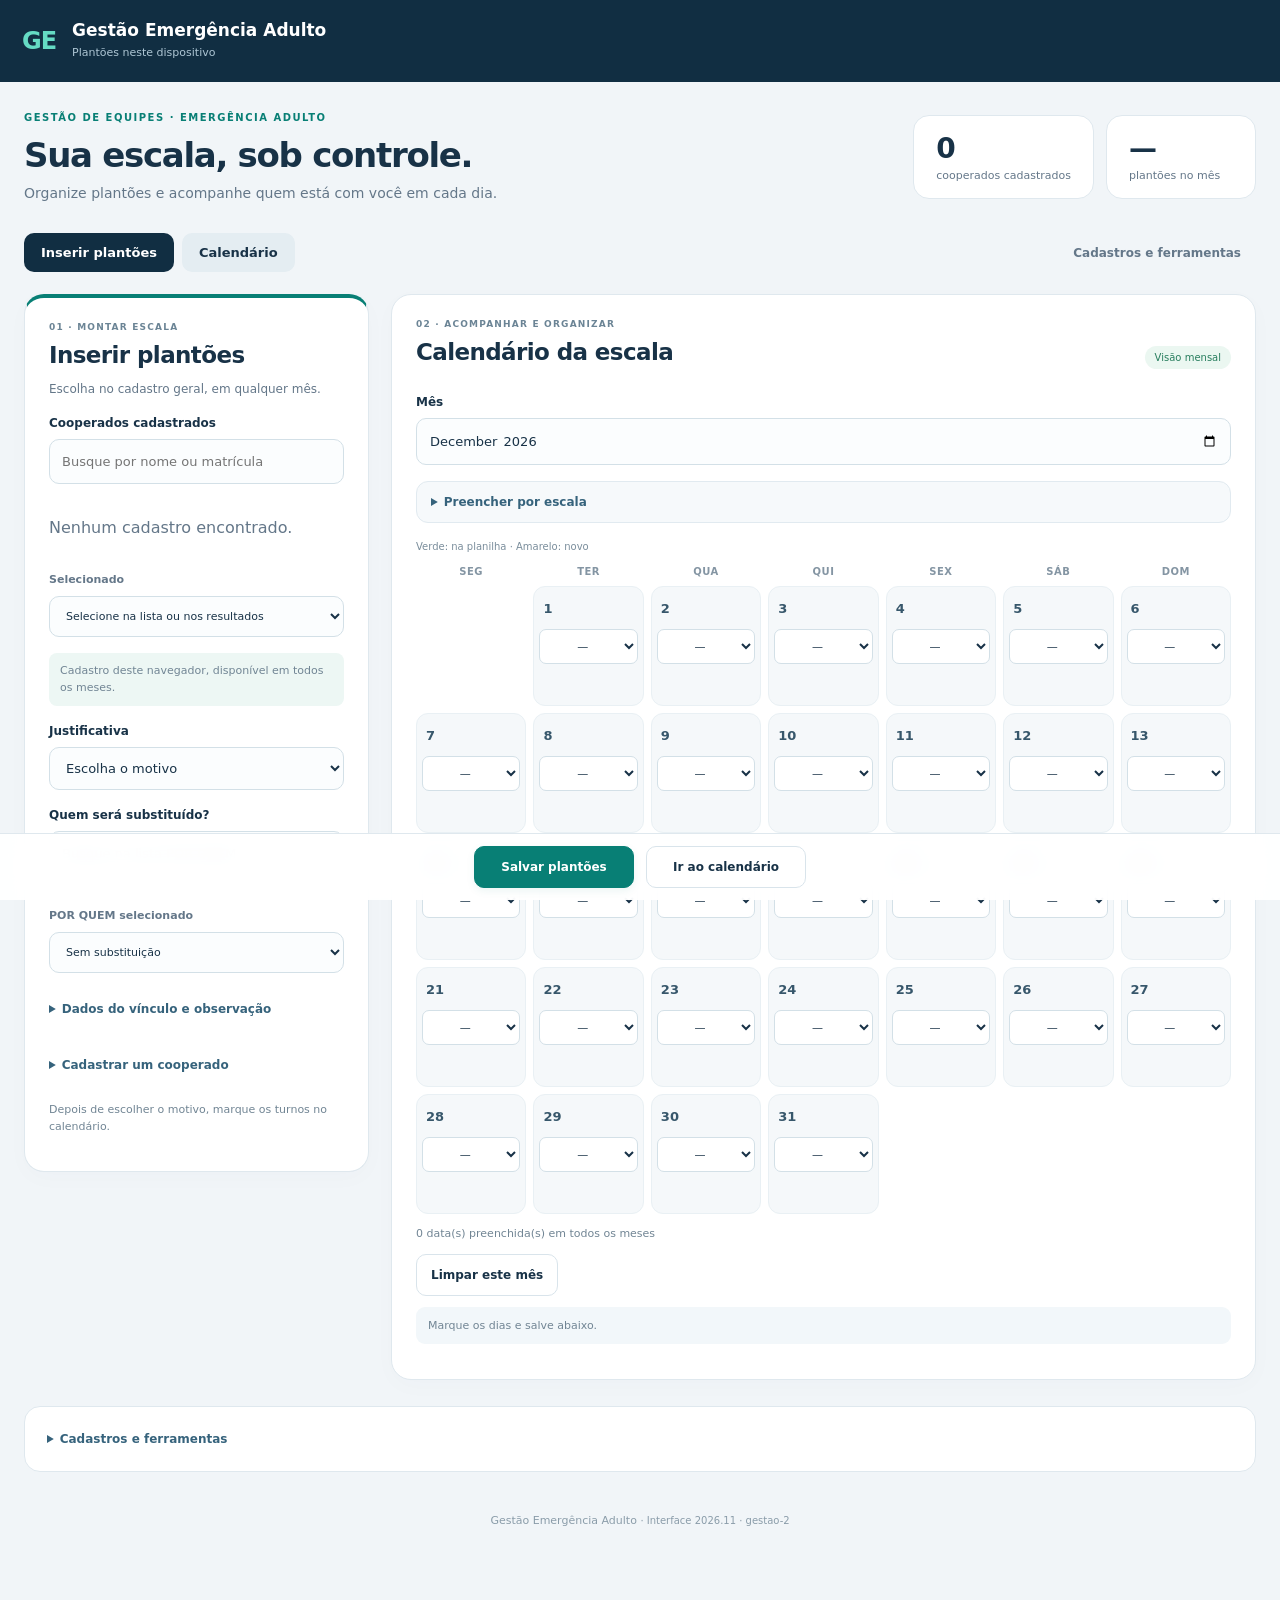
==== commit f347f445: "Adiciona cadastro permanente, expansão por categoria e equipe diária com novo visual" ====
--- a/google-apps-script/App.html
+++ b/google-apps-script/App.html
@@ -1,14 +1,11 @@
 <!doctype html>
-<html lang="pt-BR"><head><meta charset="utf-8"><meta name="viewport" content="width=device-width,initial-scale=1"><meta name="theme-color" content="#16675e"><title>Gestão Emergência Adulto</title><style>*{box-sizing:border-box}html{scroll-behavior:smooth;scroll-padding-top:80px}body{margin:0;background:#f3f6f5;color:#203a37;font-family:system-ui,-apple-system,Segoe UI,sans-serif;padding-bottom:82px}header{background:#fff;border-bottom:1px solid #dce5e2;padding:18px max(20px,calc((100% - 1180px)/2));display:flex;align-items:center;justify-content:space-between;gap:16px}.brand{display:flex;align-items:center;gap:14px;font-size:24px;font-weight:800;color:#16675e}.brand span{font-size:17px}.brand small{display:block;font-size:12px;font-weight:400;color:#647873;margin-top:4px}main{max-width:1220px;margin:auto;padding:18px 20px}.app-nav{display:flex;gap:10px;align-items:center;flex-wrap:wrap;margin-bottom:18px}.app-nav a{color:#16675e;text-decoration:none;font-size:14px;padding:10px 12px;border-radius:8px;background:#e4efea}.app-nav button{margin-left:auto;background:transparent}.workspace{display:grid;grid-template-columns:350px minmax(0,1fr);gap:20px;align-items:start}.card{background:#fff;padding:22px;border:1px solid #dde5e1;border-radius:16px;box-shadow:0 5px 20px #193d3008}h1,h2{font-size:21px;margin:0 0 16px;letter-spacing:-.3px}p{color:#647873;line-height:1.45}label{display:block;font-size:14px;font-weight:600;margin:14px 0}input,select,textarea{display:block;width:100%;font:inherit;font-weight:400;background:#fff;color:#203a37;padding:11px;border:1px solid #c7d5ce;border-radius:8px;margin-top:7px;min-width:0}input:focus,select:focus,textarea:focus,button:focus-visible,a:focus-visible{outline:3px solid #9cd6c7;outline-offset:2px}button,.file-button{font:inherit;font-size:13px;border:1px solid #b7cec5;border-radius:8px;padding:10px 13px;cursor:pointer;background:#eaf3ef;color:#175c50;font-weight:600;min-height:42px}button:hover,.file-button:hover{background:#dcece5}.primary{background:#16675e;color:#fff;border-color:#16675e}.primary:hover{background:#10544c}.secondary{background:#fff}button:disabled{opacity:.5;cursor:not-allowed}.inline,.tools{display:flex;gap:8px;align-items:center;flex-wrap:wrap}.inline input{flex:1;width:auto}.tools{margin:12px 0}.file-button{margin:0;display:inline-block}details{margin:14px 0;font-size:13px}summary{cursor:pointer;color:#16675e;padding:10px 0;font-weight:600}details[open]>summary{margin-bottom:8px}.hint{font-size:12px;color:#6d7b77;font-weight:400}.metadata,.month-filters{display:flex;gap:12px;flex-wrap:wrap}.metadata label,.month-filters label{flex:1;min-width:120px}.picker-results{display:grid;gap:5px;max-height:215px;overflow:auto}.picker-result{text-align:left;background:#fff;padding:8px 10px}.picker-result strong,.picker-result small{display:block}.picker-result small{font-size:11px;font-weight:400;color:#647873;margin-top:3px}.selected-label{font-size:12px}.selected-label select{font-size:12px}#profile-summary{margin:6px 0 16px}.calendar-grid,.calendar-week{display:grid;grid-template-columns:repeat(7,minmax(0,1fr));gap:6px}.calendar-week{text-align:center;font-size:12px;color:#647873;margin-bottom:8px}.calendar-day{background:#f2f6f4;border:1px solid transparent;border-radius:8px;min-width:0;min-height:85px}.calendar-day label{margin:0;padding:6px 3px;text-align:center;font-size:13px}.calendar-day select{padding:6px 0;font-size:12px;margin-top:6px;border-radius:5px;min-height:36px;text-align:center}.calendar-day.has-remote{border-color:#459b81;background:#e4f3ea}.calendar-day.filled{background:#fff5d8;border-color:#d4b454}.remote-shift{display:block;width:100%;padding:4px 0;min-height:30px;border:0;background:#16675e;color:#fff;font-size:12px;margin:2px 0}.remote-shift:hover{background:#10544c}.calendar-insert{width:100%;font-size:11px;padding:4px 0;min-height:30px;background:#fff5d8;border-color:#d4b454}.calendar-legend{font-size:12px;margin:10px 0 14px}#calendar-connection{display:grid;grid-template-columns:1fr auto;gap:0 12px;align-items:center;border-bottom:1px solid #e0e9e4;margin-bottom:12px}#calendar-connection label{margin:0 0 10px}#calendar-sync{grid-column:1/-1;font-size:12px;line-height:1.4;margin-top:0}.tools-panel{margin-top:25px;background:#fff;padding:12px 20px;border:1px solid #dde5e1;border-radius:14px}.tools-panel>details{border-top:1px solid #e0e9e4;padding-top:5px}.tools-panel .card{box-shadow:none;margin:15px 0}.badge{font-size:11px;background:#eaf3ef;border-radius:30px;padding:4px 8px}.table-scroll{overflow:auto;max-height:400px}table{border-collapse:collapse;font-size:12px;white-space:nowrap}th,td{border:1px solid #dce5e2;padding:8px}th{background:#eaf3ef;position:sticky;top:0}#monthly-warning{color:#9b4527}.record{border-top:1px solid #e2e9e5;padding:14px 0}.record h3{font-size:15px;margin:0 0 8px}.record p{font-size:12px;margin:8px 0;overflow-wrap:anywhere;white-space:pre-wrap}.tags,.actions{display:flex;gap:6px;flex-wrap:wrap}.actions{margin-top:10px}.tag{font-size:12px;background:#eef4f1;padding:5px 8px;border-radius:5px}.empty{padding:25px;color:#6d7b77}.section-head{display:flex;justify-content:space-between;gap:8px}.action-dock{position:fixed;bottom:0;left:0;right:0;z-index:6;background:#fff;border-top:1px solid #cbded7;display:flex;justify-content:center;align-items:center;gap:10px;padding:10px 15px calc(10px + env(safe-area-inset-bottom))}footer{text-align:center;color:#7a8984;font-size:12px;padding:22px 0}#message{position:fixed;bottom:90px;left:50%;transform:translateX(-50%);background:#203a37;color:#fff;padding:14px 20px;border-radius:10px;max-width:90%;z-index:8}[hidden]{display:none!important}@media(max-width:850px){.workspace{grid-template-columns:1fr}.card{padding:18px}main{padding:14px 12px}.brand span{font-size:14px}header{padding:15px}.app-nav{gap:6px}.app-nav a,.app-nav button{font-size:12px;padding:8px}.app-nav button{margin-left:0}.calendar-grid,.calendar-week{gap:3px}.calendar-day{min-height:72px}.calendar-day label{padding:5px 1px;font-size:12px}.calendar-day select{font-size:11px}#calendar-connection{gap:0 6px}#calendar-connection button{font-size:12px;padding:9px}.tools-panel{padding:10px 14px}}
-
-#schedule-panel{background:#f5f8f6;padding:0 12px;border:1px solid #dce5e2;border-radius:8px}.weekday-choices{display:flex;gap:10px;flex-wrap:wrap;border:0;padding:0}.weekday-choices label{display:flex;align-items:center;gap:5px;font-size:12px;margin:6px 0}.weekday-choices input{width:auto;margin:0}#send-pending{margin-bottom:12px}#replacement-native-status{margin:4px 0;font-size:11px}
-#removal-panel{border-top:1px solid #e0e9e4;padding-top:4px}.danger{background:#a52c36;border-color:#a52c36;color:#fff}.danger:hover{background:#88212b}.remote-shift.pending-removal{background:#a52c36;outline:2px solid #edb5ba;outline-offset:-2px}.removal-results{max-height:480px;overflow:auto}.removal-item{padding:12px 0;border-top:1px solid #e0e9e4}.removal-item>strong{display:block;overflow-wrap:anywhere}.removal-item p{font-size:12px;margin:6px 0}.removal-candidate{display:flex;gap:8px;align-items:center;padding:8px;border:1px solid #dce5e2;border-radius:8px;margin:8px 0;background:#fafcfb}.removal-candidate label{display:flex;gap:10px;align-items:flex-start;flex:1;margin:0;min-width:0;font-weight:400}.removal-candidate input[type="checkbox"]{appearance:auto;-webkit-appearance:checkbox;display:block;width:24px;height:24px;min-width:24px;min-height:24px;flex:0 0 24px;padding:0;border:initial;border-radius:0;background:initial;margin:2px 0;accent-color:#a52c36}.removal-choice{display:block;color:#a52c36;font-size:13px;margin-bottom:6px;text-decoration:underline;text-underline-offset:3px}.removal-candidate span{min-width:0;overflow-wrap:anywhere}.removal-candidate small{display:block;font-size:12px;line-height:1.5}.removal-candidate button{flex-shrink:0;padding:8px;font-size:11px}@media(max-width:500px){.removal-candidate{flex-wrap:wrap}.removal-candidate label{flex-basis:100%}.removal-candidate button{margin-left:30px}}
-
-.monthly-cooperators{grid-column:1/-1;border-top:1px solid #e0e9e4;padding-top:4px}.monthly-cooperators label{margin:10px 0}#shared-records{max-height:420px;overflow:auto}#remote-details-summary{overflow-wrap:anywhere}
-
-#shift-editor{width:min(94vw,520px);max-height:88vh;overflow:auto;border:1px solid #c7d5ce;border-radius:16px;padding:22px;color:#203a37;box-shadow:0 15px 60px #193d3040}#shift-editor::backdrop{background:#102b2777}#shift-editor p{overflow-wrap:anywhere;font-size:14px}#shift-editor .tools{margin-bottom:0}#shift-editor-delete{margin-left:auto}
+<html lang="pt-BR"><head><meta charset="utf-8"><meta name="viewport" content="width=device-width,initial-scale=1"><meta name="theme-color" content="#16675e"><title>Gestão Emergência Adulto</title><style>:root{--ink:#183247;--muted:#647789;--teal:#087f75;--navy:#112e42;--line:#dfe8ee;--canvas:#f1f5f8;--mint:#e6f5ef;--radius:20px}*{box-sizing:border-box}html{scroll-behavior:smooth;scroll-padding-top:30px}body{margin:0;background:var(--canvas);color:var(--ink);font-family:Inter,Segoe UI,system-ui,-apple-system,sans-serif;padding-bottom:90px}header{background:var(--navy);padding:20px max(22px,calc((100% - 1360px)/2));display:flex;justify-content:space-between;align-items:center;gap:16px;color:#fff}.brand{display:flex;align-items:center;gap:16px;font-size:24px;letter-spacing:-1px;font-weight:800;color:#65dbc4}.brand span{font-size:17px;letter-spacing:0;color:#fff}.brand small{display:block;font-size:11px;line-height:1.5;font-weight:400;color:#aec6d4;max-width:700px;margin-top:5px}main{max-width:1408px;margin:auto;padding:28px 24px}.page-intro{display:flex;justify-content:space-between;gap:30px;align-items:center;margin-bottom:28px}.eyebrow,.section-kicker{font-size:10px;font-weight:800;letter-spacing:1.5px;color:var(--teal);margin:0 0 10px}.page-intro h1{font-size:34px;letter-spacing:-1.3px;margin:0 0 8px}.page-intro p:not(.eyebrow){margin:0;color:var(--muted);font-size:14px}.overview{display:flex;gap:12px}.overview>div{background:#fff;border:1px solid var(--line);border-radius:16px;padding:16px 22px;min-width:150px}.overview strong{display:block;font-size:28px;font-weight:750;letter-spacing:-1px}.overview span{display:block;font-size:11px;color:var(--muted);margin-top:4px}.app-nav{display:flex;align-items:center;gap:8px;margin-bottom:20px;flex-wrap:wrap}.app-nav a{font-size:13px;font-weight:650;text-decoration:none;color:var(--ink);padding:11px 16px;border:1px solid transparent;border-radius:10px;background:#e4edf2}.app-nav a:first-child{background:var(--navy);color:#fff}.app-nav button{margin-left:auto;background:transparent;border-color:transparent;color:var(--muted)}.workspace{display:grid;grid-template-columns:345px minmax(0,1fr);gap:22px;align-items:start}.card{background:#fff;padding:24px;border:1px solid var(--line);border-radius:var(--radius);box-shadow:0 6px 24px #15394d05;min-width:0}#entry-panel{border-top:4px solid var(--teal)}h1,h2{font-size:23px;letter-spacing:-.6px;margin:0 0 12px}h3{margin:0;font-size:19px;letter-spacing:-.3px}p{line-height:1.5;color:var(--muted)}.section-description{font-size:12px;margin-top:0}.section-kicker{font-size:9px;letter-spacing:1.2px;color:#6b8495;margin-bottom:10px}label{display:block;font-size:12px;font-weight:650;line-height:1.5;margin:16px 0}input,select,textarea{display:block;width:100%;font:inherit;font-size:13px;font-weight:400;background:#fbfdfe;color:var(--ink);padding:12px;border:1px solid #d3e0e7;border-radius:10px;margin-top:7px;min-width:0}input:focus,select:focus,textarea:focus,button:focus-visible,a:focus-visible{outline:3px solid #78d6c477;outline-offset:2px;border-color:#62bba9}textarea{resize:vertical}button,.file-button{font:inherit;font-size:12px;font-weight:650;color:#176459;background:#e8f5f0;border:1px solid #c9e3d9;border-radius:10px;padding:11px 14px;min-height:42px;cursor:pointer;transition:background .15s,border-color .15s}button:hover,.file-button:hover{background:#d8ede5;border-color:#9ec8b9}.primary{color:#fff;background:var(--teal);border-color:var(--teal);box-shadow:0 3px 8px #087f7514}.primary:hover{background:#06685f;border-color:#06685f}.secondary{background:#fff;color:var(--ink);border-color:#d9e4eb}button:disabled{opacity:.45;cursor:not-allowed;box-shadow:none}.inline,.tools{display:flex;align-items:center;gap:8px;flex-wrap:wrap}.inline input{flex:1;width:auto}.tools{margin:12px 0}.file-button{margin:0;display:inline-block}details{margin:16px 0;font-size:12px}summary{cursor:pointer;color:#36637c;padding:11px 0;font-weight:650;line-height:1.5}details[open]>summary{margin-bottom:8px}.hint{font-size:11px;font-weight:400;line-height:1.6;color:#718594}.metadata,.month-filters{display:flex;gap:12px;flex-wrap:wrap}.metadata label,.month-filters label{flex:1;min-width:120px}.picker-results{display:grid;gap:6px;max-height:215px;overflow:auto}.picker-result{text-align:left;background:#f6fbf9;border-color:#dbece4;padding:10px 12px}.picker-result strong,.picker-result small{display:block}.picker-result small{font-size:10px;color:var(--muted);font-weight:400;margin-top:3px}.selected-label{font-size:11px;color:var(--muted)}.selected-label select{font-size:11px}#profile-summary{margin:6px 0 16px;font-size:11px;color:var(--teal)}#catalog-status{padding:9px 11px;background:#edf7f4;border-radius:8px}#catalog-save{width:100%}.calendar-title{display:flex;justify-content:space-between;align-items:center;gap:10px}.live-pill{font-size:10px;background:#ebf7f1;color:#287e5e;border-radius:20px;padding:6px 10px;white-space:nowrap}.segmented{display:flex;gap:4px;background:#edf2f6;border-radius:12px;padding:5px;margin:14px 0 18px}.segmented button{flex:1;border:0;background:transparent;color:#63788a}.segmented button[aria-pressed=true]{background:#fff;color:var(--navy);box-shadow:0 2px 7px #15394d0e}#calendar-connection{display:grid;grid-template-columns:minmax(0,1fr) auto;gap:0 12px;align-items:center;border-bottom:1px solid var(--line);margin-bottom:15px;padding-bottom:8px}#calendar-connection>label{margin:0 0 10px}#calendar-sync{grid-column:1/-1;font-size:12px;margin:5px 0 0}.monthly-cooperators{grid-column:1/-1;border-top:1px solid #edf1f4;margin-bottom:4px;margin-top:12px}.monthly-cooperators label{margin:10px 0}.calendar-grid,.calendar-week{display:grid;grid-template-columns:repeat(7,minmax(0,1fr));gap:7px}.calendar-week{text-align:center;color:#8495a3;font-size:10px;font-weight:700;text-transform:uppercase;letter-spacing:.5px;margin:12px 0 9px}.calendar-day{background:#f5f8fa;border:1px solid #e9f0f4;border-radius:12px;min-width:0;min-height:120px;padding:5px}.day-number{width:100%;min-height:32px;padding:4px;background:transparent;border:0;color:#37576b;font-size:13px;text-align:left;border-radius:7px}.day-number:hover{background:#e2edf0}.day-number.local-day{opacity:1;cursor:default}.day-team-count{display:block;font-size:9px;color:#6b8f83;line-height:1.6;overflow:hidden;text-overflow:ellipsis;white-space:nowrap;margin:0 3px 4px}.calendar-day label{padding:0;margin:0;font-size:12px}.calendar-day select{padding:6px 1px;font-size:11px;text-align:center;margin-top:5px;min-height:35px;border-radius:7px;background:#fff}.calendar-day.has-remote{background:#eef8f3;border-color:#c5e4d5}.calendar-day.filled{background:#fff7e5;border-color:#e7c781}.calendar-day.selected-day{outline:2px solid var(--teal);outline-offset:-1px}.remote-shift{display:block;width:100%;min-height:30px;padding:4px 0;background:#137e69;color:#fff;border:0;border-radius:7px;font-size:11px;margin:4px 0}.remote-shift:hover{background:#0c6553}.calendar-insert{width:100%;font-size:10px;min-height:30px;padding:4px 0;background:#ffe8b4;border-color:#ecc579;color:#745010}.day-turns{display:grid;grid-template-columns:1fr 1fr;gap:3px;font-size:9px;color:#416e62}.day-turns span{padding:4px;background:#e0f0e8;border-radius:5px;text-align:center}.calendar-legend{font-size:10px;color:#7a8d9b;line-height:1.5;margin:14px 0 12px}#calendar-instruction{background:#f2f7fa;padding:10px 12px;border-radius:9px}.day-team{margin-top:22px;padding:20px;background:#f4f8fb;border:1px solid #dce8ef;border-radius:16px}.team-heading{display:flex;gap:14px;justify-content:space-between;align-items:flex-start}.team-heading .eyebrow{font-size:9px;margin-bottom:7px}.team-heading h3{font-size:19px}.team-filters{display:flex;gap:6px;flex-wrap:wrap;margin:15px 0}.team-filters button{min-height:40px;padding:7px 11px;background:#fff;border-color:#dbe5ec;color:#557084;font-size:11px}.team-filters button[aria-pressed=true]{background:var(--navy);border-color:var(--navy);color:#fff}#team-list{display:grid;grid-template-columns:1fr 1fr;gap:14px}.team-category{min-width:0}.team-category h4{font-size:11px;text-transform:uppercase;letter-spacing:.6px;margin:7px 0 12px;color:#647d90}.team-person{padding:13px;background:#fff;border:1px solid #e2ebf0;border-radius:12px;margin-bottom:8px;overflow-wrap:anywhere}.team-person strong{font-size:12px}.team-person p{font-size:10px;margin:8px 0 4px;color:#366e66}.team-person small{font-size:10px;line-height:1.5;color:#7b8f9c;display:block}.team-person small+p{padding-top:8px;border-top:1px solid #edf2f5}#team-list>.empty{grid-column:1/-1}.tools-panel{margin-top:26px;background:#fff;border:1px solid var(--line);border-radius:16px;padding:12px 22px}.tools-panel>details{border-top:1px solid var(--line);padding-top:5px}.tools-panel .card{box-shadow:none;margin:15px 0}.badge{font-size:10px;background:#edf3f7;border-radius:20px;padding:4px 8px}.table-scroll{overflow:auto;max-height:400px}table{border-collapse:collapse;font-size:11px;white-space:nowrap}th,td{border:1px solid var(--line);padding:9px}th{background:#edf5f5;position:sticky;top:0;color:#477066}#monthly-warning{color:#9b4527}.record{border-top:1px solid #e5edf2;padding:15px 0}.record h3{font-size:14px;margin:0 0 8px}.record p{font-size:11px;margin:8px 0;overflow-wrap:anywhere;white-space:pre-wrap}.record strong{font-size:13px}.tags,.actions{display:flex;gap:6px;flex-wrap:wrap}.actions{margin-top:12px}.tag{font-size:11px;background:#edf5f2;padding:5px 8px;border-radius:6px}.empty{padding:20px;color:var(--muted);font-size:12px}.section-head{display:flex;justify-content:space-between;gap:8px}.action-dock{position:fixed;bottom:0;left:0;right:0;z-index:6;display:flex;justify-content:center;align-items:center;gap:12px;padding:12px 18px calc(12px + env(safe-area-inset-bottom));background:#ffffffed;backdrop-filter:blur(12px);border-top:1px solid var(--line)}.action-dock button{min-width:160px}footer{text-align:center;font-size:11px;color:#8a9ca9;padding:26px 0}footer span{font-size:10px}#message{position:fixed;bottom:92px;left:50%;transform:translateX(-50%);max-width:90%;padding:14px 20px;border-radius:12px;background:var(--navy);box-shadow:0 6px 30px #112e4233;color:#fff;font-size:13px;z-index:8}#schedule-panel{background:#f6f9fb;padding:0 14px;border:1px solid #e1eaf0;border-radius:12px}.weekday-choices{display:flex;gap:10px;flex-wrap:wrap;border:0;padding:0}.weekday-choices label{display:flex;align-items:center;gap:5px;font-size:11px;margin:6px 0}.weekday-choices input{width:auto;margin:0}#send-pending{margin-bottom:12px}#replacement-native-status{margin:4px 0;font-size:10px}#removal-panel{border-top:1px solid var(--line);padding-top:4px}.danger{background:#ad3547;border-color:#ad3547;color:#fff}.danger:hover{background:#8d2938}.remote-shift.pending-removal{background:#ad3547;outline:2px solid #efb8c0;outline-offset:-2px}.removal-results{max-height:480px;overflow:auto}.removal-item{padding:12px 0;border-top:1px solid var(--line)}.removal-item>strong{display:block;overflow-wrap:anywhere}.removal-item p{font-size:11px;margin:6px 0}.removal-candidate{display:flex;gap:8px;align-items:center;padding:10px;border:1px solid var(--line);border-radius:12px;margin:8px 0;background:#fafcfd}.removal-candidate label{display:flex;gap:10px;align-items:flex-start;flex:1;margin:0;min-width:0;font-weight:400}.removal-candidate input[type=checkbox]{appearance:auto;-webkit-appearance:checkbox;display:block;width:24px;height:24px;min-width:24px;min-height:24px;flex:0 0 24px;padding:0;border:initial;border-radius:0;background:initial;margin:2px 0;accent-color:#ad3547}.removal-choice{display:block;color:#ad3547;font-size:12px;margin-bottom:6px;text-decoration:underline;text-underline-offset:3px}.removal-candidate span{min-width:0;overflow-wrap:anywhere}.removal-candidate small{display:block;font-size:11px;line-height:1.5}.removal-candidate button{flex-shrink:0;padding:8px;font-size:10px}#shared-records{max-height:420px;overflow:auto}#remote-details-summary{overflow-wrap:anywhere}#shift-editor{width:min(94vw,520px);max-height:88vh;overflow:auto;border:1px solid #d4e2ea;border-radius:20px;padding:24px;color:var(--ink);box-shadow:0 15px 60px #112e4240}#shift-editor::backdrop{background:#112e4288;backdrop-filter:blur(3px)}#shift-editor p{overflow-wrap:anywhere;font-size:13px}#shift-editor .tools{margin-bottom:0}#shift-editor-delete{margin-left:auto}[hidden]{display:none!important}
+@media(max-width:1000px){.page-intro{gap:15px}.page-intro h1{font-size:29px}.overview>div{min-width:120px;padding:14px}.workspace{grid-template-columns:300px minmax(0,1fr)}.card{padding:20px}.day-turns{grid-template-columns:1fr}.day-team{padding:15px}}
+@media(max-width:850px){header{padding:18px}.brand span{font-size:14px}.brand small{font-size:10px}.page-intro{align-items:flex-start;flex-direction:column;margin-bottom:22px;gap:18px}.page-intro h1{font-size:30px}.page-intro p:not(.eyebrow){font-size:12px}.overview{width:100%;gap:10px}.overview>div{flex:1;min-width:0;padding:12px 16px}.overview strong{font-size:24px}.overview span{font-size:10px}main{padding:22px 12px}.workspace{grid-template-columns:1fr;gap:18px}.card{padding:20px 16px;border-radius:17px}.app-nav{gap:5px}.app-nav a,.app-nav button{font-size:11px;padding:10px}.app-nav button{margin-left:0}.calendar-grid,.calendar-week{gap:4px}.calendar-day{min-height:110px;padding:3px;border-radius:9px}.day-number{padding:5px 3px;font-size:12px}.calendar-day select{font-size:10px;border-radius:6px;min-height:34px}.day-team-count{font-size:8px;margin-left:1px;margin-right:1px}.calendar-insert{font-size:9px}.remote-shift{font-size:10px}.day-turns{font-size:8px}.day-team{padding:14px}.team-heading h3{font-size:16px}.team-heading button{font-size:10px;padding:8px;min-height:34px}#team-list{grid-template-columns:1fr}.team-filters{gap:4px}.team-filters button{font-size:10px;padding:7px 9px}.team-category h4{margin-top:12px}#calendar-connection{gap:0 8px}#calendar-connection button{font-size:11px;padding:10px}.live-pill{font-size:9px}.calendar-title h2{font-size:22px}.tools-panel{padding:10px 15px}.action-dock button{min-width:0;flex:1;max-width:280px}.removal-candidate{flex-wrap:wrap}.removal-candidate label{flex-basis:100%}.removal-candidate button{margin-left:34px}footer span{display:block;margin-top:5px}}
+
+.calendar-grid.team-view .calendar-day{min-height:86px}.team-heading h3::first-letter{text-transform:uppercase}
 </style></head>
-<body><header><div class="brand">GE<span>Gestão Emergência Adulto<small id="app-status">Plantões neste dispositivo</small></span></div><button id="install" hidden>Instalar</button></header><main><nav class="app-nav"><a href="#entry-panel">Inserir plantões</a><a href="#calendar-panel">Calendário</a><button id="open-tools" type="button">Cadastros e ferramentas</button></nav><form id="entry"><div class="workspace"><section class="card" id="entry-panel"><h1 id="form-title">Inserir plantões</h1><label>Profissional<input type="search" id="professional-search" placeholder="Busque por nome ou matrícula" autocomplete="off"></label><div id="professional-results" class="picker-results"></div><label class="selected-label">Selecionado<select id="professional" required><option value="">Escolha um profissional</option></select></label><p id="profile-summary" class="hint"></p><label>Justificativa<select id="reason" required><option value="">Escolha o motivo</option></select></label><label for="replacement-search">Quem será substituído?<input id="replacement-search" type="search" placeholder="Busque na lista POR QUEM" autocomplete="off" aria-controls="replacement-results"></label><div id="replacement-results" class="picker-results" aria-live="polite"></div><p id="replacement-native-status" class="hint"></p><label class="selected-label">POR QUEM selecionado<select id="replacement" aria-label="Profissional substituído"><option value="">Sem substituição</option></select></label><details id="profile-details"><summary>Dados do vínculo e observação</summary><div class="metadata"><label>Matrícula<input id="registration" maxlength="30" placeholder="Opcional"></label><label>Cooperativa<select id="cooperative" required><option value="">Selecione</option><option>COOPEN</option><option>COOPISAUDE</option></select></label><label>Função<select id="category" required><option value="">Selecione</option><option value="ENFERMEIRO">Enfermeiro</option><option value="TÉCNICO DE ENFERMAGEM">Técnico de enfermagem</option></select></label></div><label>Observação<textarea id="notes" rows="2" maxlength="2000" placeholder="Opcional"></textarea></label></details><details><summary>Cadastrar um cooperado</summary><div class="inline"><input id="new-professional" aria-label="Nome do novo profissional" placeholder="Nome completo" maxlength="120"><button type="button" id="add-professional">Adicionar</button></div></details><p class="hint">Depois de escolher o motivo, marque os turnos no calendário.</p><button type="button" id="cancel" class="secondary" hidden>Cancelar edição</button></section><section class="card" id="calendar-panel"><h2>Calendário</h2><div id="calendar-connection" hidden><label>Mês / aba da planilha<select id="shared-sheet"></select></label><button id="shared-load" type="button" class="secondary">Atualizar calendário</button><p id="calendar-sync" role="status"></p><div class="monthly-cooperators"><label>Buscar cooperado no mês<input id="monthly-professional-search" type="search" placeholder="Digite o nome" autocomplete="off"></label><label>Cooperados com plantões no mês<select id="monthly-professional"><option value="">Carregue o mês primeiro</option></select></label><p id="monthly-professional-summary" class="hint" role="status"></p></div></div><label id="calendar-month-label">Mês<input id="calendar-month" type="month" required></label><details id="schedule-panel"><summary>Preencher por escala</summary><label>Padrão<select id="schedule-type"><optgroup label="Plantões de 12 horas"><option value="n12x36">N — 12×36, dias alternados</option><option value="mt12x36">MT — 12×36, dias alternados</option><option value="n1f2">N — 12×60, 1 noite e 2 folgas</option></optgroup><optgroup label="Plantões de 24 horas"><option value="shift24x48">24×48 — MTN a cada 3 dias</option><option value="shift24x72">24×72 — MTN a cada 4 dias</option></optgroup><optgroup label="Dias de trabalho e folga"><option value="cycle5x2">5×2 — cinco dias e duas folgas</option><option value="cycle6x1">6×1 — seis dias e uma folga</option><option value="cycle4x2">4×2 — quatro dias e duas folgas</option><option value="custom-cycle">Ciclo personalizado</option></optgroup><optgroup label="Semanas fixas e alternadas"><option value="mt-alternating">MT — Seg/Qua/Sex ↔ Ter/Qui</option><option value="weekly">Dias fixos da semana</option></optgroup></select></label><div class="month-filters"><label>Data inicial<input id="schedule-start" type="date"></label><label>Data final<input id="schedule-end" type="date"></label></div><label id="schedule-anchor-label">Data-base do ciclo<input id="schedule-anchor" type="date"></label><p class="hint">Use a mesma data-base nos meses seguintes para manter a sequência. Nos ciclos, ela marca um dia de trabalho; no MT alternado, define a semana 1 ou 2.</p><label id="schedule-phase-label" hidden>Semana da data-base<select id="schedule-phase"><option value="1">Semana 1 — Seg/Qua/Sex</option><option value="2">Semana 2 — Ter/Qui</option></select></label><div id="schedule-cycle-controls" class="month-filters" hidden><label>Dias de trabalho<input id="schedule-work-days" type="number" min="1" max="14" value="5"></label><label>Dias de folga<input id="schedule-rest-days" type="number" min="1" max="14" value="2"></label></div><div id="schedule-weekly" hidden><label>Turno<select id="schedule-shift"><option>M</option><option>T</option><option>MT</option><option>N</option><option>9C</option></select></label><fieldset id="schedule-weekdays" class="weekday-choices"><legend>Dias da semana</legend><label><input type="checkbox" name="schedule-weekday" value="1">Seg</label><label><input type="checkbox" name="schedule-weekday" value="2">Ter</label><label><input type="checkbox" name="schedule-weekday" value="3">Qua</label><label><input type="checkbox" name="schedule-weekday" value="4">Qui</label><label><input type="checkbox" name="schedule-weekday" value="5">Sex</label><label><input type="checkbox" name="schedule-weekday" value="6">Sáb</label><label><input type="checkbox" name="schedule-weekday" value="0">Dom</label></fieldset></div><button id="schedule-preview" type="button" class="secondary">Conferir escala</button><p id="schedule-summary" role="status"></p><div class="table-scroll"><table id="schedule-table"></table></div><button id="schedule-apply" type="button" class="primary" disabled>Aplicar seleções no calendário</button><p class="hint">A prévia não altera a planilha. Dias já preenchidos são preservados. Confira antes de enviar.</p></details><button id="send-pending" type="button" class="primary" hidden disabled>Enviar seleções do mês</button><p class="calendar-legend">Verde: na planilha · Amarelo: novo<span id="removal-legend" hidden> · Vermelho: selecionado para remoção</span></p><div class="calendar-week" aria-hidden="true"><span>Seg</span><span>Ter</span><span>Qua</span><span>Qui</span><span>Sex</span><span>Sáb</span><span>Dom</span></div><div id="calendar-grid" class="calendar-grid"></div><p id="calendar-count" class="hint"></p><button id="clear-calendar" type="button" class="secondary">Limpar seleções</button><p id="calendar-instruction" class="hint">Marque os dias e salve abaixo.</p><details id="remote-details" hidden open><summary id="remote-details-summary">Plantões e justificativas do cooperado</summary><div id="shared-records"></div></details><details id="removal-panel" hidden><summary>Remover plantões por lista</summary><p>Cole a tabela inteira de <strong>seis ou oito colunas</strong>, ou NOME; DATA; TURNO. A leitura identifica data, nome e turno; títulos e cabeçalhos são ignorados.</p><label>Lista para remoção<textarea id="removal-text" rows="5" maxlength="1048576" placeholder="DATA&#9;NOME&#9;SETOR&#9;TURNO&#9;FUNÇÃO&#9;COOPERATIVA&#10;15/10/2026&#9;Nome do profissional&#9;Setor&#9;T&#9;Função&#9;Cooperativa"></textarea></label><p class="hint">Use datas completas para consultar outros meses. Datas sem ano usam o ano do calendário; apenas o dia usa o mês carregado. O turno precisa ser exatamente igual ao da célula: M não remove MT.</p><div class="tools"><label class="file-button">Abrir TXT/CSV<input id="removal-file" type="file" accept=".txt,.csv,.tsv,text/plain,text/csv" hidden></label><button id="removal-review" type="button" class="secondary">Conferir lista na planilha</button><button id="removal-execute" type="button" class="danger" disabled>Remover selecionados</button></div><p id="removal-summary" role="status" aria-live="polite">Confira a lista antes de remover.</p><div id="removal-results" class="removal-results"></div><p class="hint">Se houver mais de um registro com o mesmo nome, data e turno, escolha o vínculo e a justificativa na prévia. A remoção limpa somente as células dos plantões selecionados.</p></details></section></div></form><details id="tools-panel" class="tools-panel"><summary>Cadastros e ferramentas</summary><details id="tool-history"><summary>Histórico de registros locais <span id="count" class="badge">0 registros</span></summary><input type="search" id="search" aria-label="Buscar no histórico" placeholder="Buscar profissional ou data"><div id="records"></div></details><details id="tool-cadastros"><summary>Importar cadastros</summary><section class="card bulk"><h2>Importar profissionais em lote</h2><p>Cole a lista copiada da planilha ou abra um arquivo TXT/CSV. Colunas: matrícula, nome, categoria e cooperativa.</p><label>Lista de profissionais<textarea id="bulk-text" rows="5" placeholder="MAT&#9;PROFISSIONAL DE ENFERMAGEM&#9;CATEGORIA&#9;COOPERATIVA"></textarea></label><div class="tools"><label class="file-button">Abrir TXT/CSV<input type="file" id="bulk-file" accept=".txt,.csv,.tsv,text/plain,text/csv" hidden></label><button id="bulk-review" class="secondary">Conferir lista</button><button id="bulk-import" class="primary" disabled>Importar cadastros novos</button></div><p id="bulk-summary" role="status"></p><p id="bulk-warning" class="hint"></p><div class="table-scroll"><table id="bulk-table"></table></div></section><section class="card bulk"><h2>Cadastro separado — POR QUEM</h2><p>Importe os nomes das pessoas substituídas, um por linha. Esta lista é independente dos cooperados acionados.</p><label>Nomes<textarea id="replacement-text" rows="5" placeholder="Um nome por linha"></textarea></label><div class="tools"><label class="file-button">Abrir lista TXT<input id="replacement-file" type="file" accept=".txt,text/plain" hidden></label><button id="replacement-review" class="secondary">Conferir nomes</button><button id="replacement-import" class="primary" disabled>Adicionar nomes à lista POR QUEM</button></div><p id="replacement-summary" role="status"></p><div class="table-scroll"><table id="replacement-table"></table></div></section></details><details id="tool-export"><summary>Copiar ou exportar registros locais</summary><section class="card monthly"><h2>Copiar para a planilha</h2><p>Escolha o mês e a função para gerar as linhas do bloco correspondente na planilha compartilhada.</p><div class="month-filters"><label>Mês<input type="month" id="month" required></label><label>Bloco<select id="month-category"><option value="ENFERMEIRO">Enfermeiros</option><option value="TÉCNICO DE ENFERMAGEM">Técnicos de enfermagem</option></select></label></div><p id="monthly-summary" class="hint"></p><p id="monthly-warning" role="alert"></p><div class="tools"><button id="copy-month" class="primary">Copiar linhas para colar</button><button id="download-month" class="secondary">Baixar planilha CSV</button></div><p class="hint">Na aba do mês, selecione a coluna A de uma linha vazia no bloco da função escolhida e cole. A cópia começa pela matrícula, sem cabeçalho, e termina nos dias: preserva as colunas CHD, CHN e CH. Não cole sobre registros existentes. As horas aparecem no CSV para conferência.</p><details><summary>Conferir grade mensal</summary><div class="table-scroll"><table id="monthly-table"></table></div></details><label id="copy-fallback-label" hidden>Copie manualmente o conteúdo abaixo<textarea id="copy-fallback" rows="6" readonly></textarea></label></section><button id="csv" type="button" class="secondary">Exportar lista simples CSV</button></details><details id="tool-backup"><summary>Backup e restauração</summary><p class="hint">Os cadastros locais ficam neste navegador. Faça backup para transferir entre dispositivos.</p><div class="tools"><button id="backup" type="button" class="secondary">Fazer backup</button><label class="file-button">Restaurar backup<input type="file" id="restore" accept="application/json,.json" hidden></label></div></details><details id="tool-connection"><summary>Configuração da conexão</summary><label>Usar<select id="calendar-mode"><option value="local">Registros deste dispositivo</option><option value="sheet" disabled>Planilha compartilhada</option></select></label><p id="shared-status">Para acessar a planilha, use a implantação Google Apps Script autorizada com sua conta.</p><details id="shared-help"><summary>Como conectar</summary><p>Veja as instruções da pasta google-apps-script no GitHub. Configure primeiro na cópia de teste, executando como o usuário que acessa.</p></details></details></details><footer>Gestão Emergência Adulto</footer></main><div class="action-dock"><button id="save-local" form="entry" type="submit" class="primary">Salvar plantões</button><button type="button" id="calendar-jump" class="secondary">Ir ao calendário</button></div><dialog id="shift-editor" aria-labelledby="shift-editor-title"><form id="shift-editor-form"><h2 id="shift-editor-title">Alterar turno existente</h2><p id="shift-editor-record"></p><p id="shift-editor-reason"></p><p id="shift-editor-replacement"></p><p id="shift-editor-link" class="hint"></p><label>Novo turno<select id="shift-editor-code" required></select></label><p class="hint">A alteração preserva a justificativa, o POR QUEM e os dados do vínculo.</p><div class="tools"><button id="shift-editor-save" type="submit" class="primary">Salvar alteração</button><button id="shift-editor-cancel" type="button" class="secondary">Cancelar</button><button id="shift-editor-delete" type="button" class="danger">Excluir plantão</button></div></form></dialog><div id="message" role="status" aria-live="polite" hidden></div><script>/* Grade compatível com os blocos da planilha enviada. Sem acesso à planilha online. */
+<body><header><div class="brand">GE<span>Gestão Emergência Adulto<small id="app-status">Plantões neste dispositivo</small></span></div><button id="install" hidden>Instalar</button></header><main><section class="page-intro"><div><p class="eyebrow">GESTÃO DE EQUIPES · EMERGÊNCIA ADULTO</p><h1>Sua escala, sob controle.</h1><p>Organize plantões e acompanhe quem está com você em cada dia.</p></div><div class="overview"><div><strong id="overview-catalog">0</strong><span>cooperados cadastrados</span></div><div><strong id="overview-month">—</strong><span>plantões no mês</span></div></div></section><nav class="app-nav"><a href="#entry-panel">Inserir plantões</a><a href="#calendar-panel">Calendário</a><button id="open-tools" type="button">Cadastros e ferramentas</button></nav><form id="entry"><div class="workspace"><section class="card" id="entry-panel"><div class="section-kicker">01 · MONTAR ESCALA</div><h2 id="form-title">Inserir plantões</h2><p class="section-description">Escolha no cadastro geral, em qualquer mês.</p><label>Cooperados cadastrados<input type="search" id="professional-search" placeholder="Busque por nome ou matrícula" autocomplete="off"></label><div id="professional-results" class="picker-results"></div><label class="selected-label">Selecionado<select id="professional" required><option value="">Escolha um profissional</option></select></label><p id="catalog-status" class="hint" role="status">Cadastro deste navegador, disponível em todos os meses.</p><p id="profile-summary" class="hint"></p><label>Justificativa<select id="reason" required><option value="">Escolha o motivo</option></select></label><label for="replacement-search">Quem será substituído?<input id="replacement-search" type="search" placeholder="Busque na lista POR QUEM" autocomplete="off" aria-controls="replacement-results"></label><div id="replacement-results" class="picker-results" aria-live="polite"></div><p id="replacement-native-status" class="hint"></p><label class="selected-label">POR QUEM selecionado<select id="replacement" aria-label="Profissional substituído"><option value="">Sem substituição</option></select></label><details id="profile-details"><summary>Dados do vínculo e observação</summary><div class="metadata"><label>Matrícula<input id="registration" maxlength="30" placeholder="Opcional"></label><label>Cooperativa<select id="cooperative" required><option value="">Selecione</option><option>COOPEN</option><option>COOPISAUDE</option></select></label><label>Função<select id="category" required><option value="">Selecione</option><option value="ENFERMEIRO">Enfermeiro</option><option value="TÉCNICO DE ENFERMAGEM">Técnico de enfermagem</option></select></label></div><button id="catalog-save" type="button" class="secondary">Salvar cadastro do cooperado</button><label>Observação<textarea id="notes" rows="2" maxlength="2000" placeholder="Opcional"></textarea></label></details><details><summary>Cadastrar um cooperado</summary><div class="inline"><input id="new-professional" aria-label="Nome do novo profissional" placeholder="Nome completo" maxlength="120"><button type="button" id="add-professional">Adicionar</button></div></details><p class="hint">Depois de escolher o motivo, marque os turnos no calendário.</p><button type="button" id="cancel" class="secondary" hidden>Cancelar edição</button></section><section class="card" id="calendar-panel"><div class="section-kicker">02 · ACOMPANHAR E ORGANIZAR</div><div class="calendar-title"><h2>Calendário da escala</h2><span class="live-pill">Visão mensal</span></div><div id="calendar-views" class="segmented" hidden><button id="view-professional" type="button" aria-pressed="true">Por cooperado</button><button id="view-team" type="button" aria-pressed="false">Equipe do dia</button></div><div id="calendar-connection" hidden><label>Mês / aba da planilha<select id="shared-sheet"></select></label><button id="shared-load" type="button" class="secondary">Atualizar calendário</button><p id="calendar-sync" role="status"></p><details class="monthly-cooperators"><summary>Consultar quem já tem plantões neste mês</summary><label>Buscar cooperado no mês<input id="monthly-professional-search" type="search" placeholder="Digite o nome" autocomplete="off"></label><label>Cooperados com plantões no mês<select id="monthly-professional"><option value="">Carregue o mês primeiro</option></select></label><p id="monthly-professional-summary" class="hint" role="status"></p></details></div><label id="calendar-month-label">Mês<input id="calendar-month" type="month" required></label><details id="schedule-panel"><summary>Preencher por escala</summary><label>Padrão<select id="schedule-type"><optgroup label="Plantões de 12 horas"><option value="n12x36">N — 12×36, dias alternados</option><option value="mt12x36">MT — 12×36, dias alternados</option><option value="n1f2">N — 12×60, 1 noite e 2 folgas</option></optgroup><optgroup label="Plantões de 24 horas"><option value="shift24x48">24×48 — MTN a cada 3 dias</option><option value="shift24x72">24×72 — MTN a cada 4 dias</option></optgroup><optgroup label="Dias de trabalho e folga"><option value="cycle5x2">5×2 — cinco dias e duas folgas</option><option value="cycle6x1">6×1 — seis dias e uma folga</option><option value="cycle4x2">4×2 — quatro dias e duas folgas</option><option value="custom-cycle">Ciclo personalizado</option></optgroup><optgroup label="Semanas fixas e alternadas"><option value="mt-alternating">MT — Seg/Qua/Sex ↔ Ter/Qui</option><option value="weekly">Dias fixos da semana</option></optgroup></select></label><div class="month-filters"><label>Data inicial<input id="schedule-start" type="date"></label><label>Data final<input id="schedule-end" type="date"></label></div><label id="schedule-anchor-label">Data-base do ciclo<input id="schedule-anchor" type="date"></label><p class="hint">Use a mesma data-base nos meses seguintes para manter a sequência. Nos ciclos, ela marca um dia de trabalho; no MT alternado, define a semana 1 ou 2.</p><label id="schedule-phase-label" hidden>Semana da data-base<select id="schedule-phase"><option value="1">Semana 1 — Seg/Qua/Sex</option><option value="2">Semana 2 — Ter/Qui</option></select></label><div id="schedule-cycle-controls" class="month-filters" hidden><label>Dias de trabalho<input id="schedule-work-days" type="number" min="1" max="14" value="5"></label><label>Dias de folga<input id="schedule-rest-days" type="number" min="1" max="14" value="2"></label></div><div id="schedule-weekly" hidden><label>Turno<select id="schedule-shift"><option>M</option><option>T</option><option>MT</option><option>N</option><option>9C</option></select></label><fieldset id="schedule-weekdays" class="weekday-choices"><legend>Dias da semana</legend><label><input type="checkbox" name="schedule-weekday" value="1">Seg</label><label><input type="checkbox" name="schedule-weekday" value="2">Ter</label><label><input type="checkbox" name="schedule-weekday" value="3">Qua</label><label><input type="checkbox" name="schedule-weekday" value="4">Qui</label><label><input type="checkbox" name="schedule-weekday" value="5">Sex</label><label><input type="checkbox" name="schedule-weekday" value="6">Sáb</label><label><input type="checkbox" name="schedule-weekday" value="0">Dom</label></fieldset></div><button id="schedule-preview" type="button" class="secondary">Conferir escala</button><p id="schedule-summary" role="status"></p><div class="table-scroll"><table id="schedule-table"></table></div><button id="schedule-apply" type="button" class="primary" disabled>Aplicar seleções no calendário</button><p class="hint">A prévia não altera a planilha. Dias já preenchidos são preservados. Confira antes de enviar.</p></details><button id="send-pending" type="button" class="primary" hidden disabled>Enviar seleções do mês</button><p class="calendar-legend">Verde: na planilha · Amarelo: novo<span id="removal-legend" hidden> · Vermelho: selecionado para remoção</span></p><div class="calendar-week" aria-hidden="true"><span>Seg</span><span>Ter</span><span>Qua</span><span>Qui</span><span>Sex</span><span>Sáb</span><span>Dom</span></div><div id="calendar-grid" class="calendar-grid"></div><section id="day-team" class="day-team" hidden aria-labelledby="day-team-title"><div class="team-heading"><div><p class="eyebrow">EQUIPE ESCALADA</p><h3 id="day-team-title"></h3></div><button id="team-close" type="button" class="secondary" aria-label="Fechar equipe do dia">Fechar</button></div><p id="team-summary" class="hint" role="status"></p><div id="team-filters" class="team-filters" aria-label="Filtrar equipe por turno"></div><div id="team-list"></div><p class="hint">MT aparece em M e T; combinações com N também aparecem na noite. 9C tem filtro próprio. No geral, cada nome é contado uma vez.</p></section><p id="calendar-count" class="hint"></p><button id="clear-calendar" type="button" class="secondary">Limpar seleções</button><p id="calendar-instruction" class="hint">Marque os dias e salve abaixo.</p><details id="remote-details" hidden open><summary id="remote-details-summary">Plantões e justificativas do cooperado</summary><div id="shared-records"></div></details><details id="removal-panel" hidden><summary>Remover plantões por lista</summary><p>Cole a tabela inteira de <strong>seis ou oito colunas</strong>, ou NOME; DATA; TURNO. A leitura identifica data, nome e turno; títulos e cabeçalhos são ignorados.</p><label>Lista para remoção<textarea id="removal-text" rows="5" maxlength="1048576" placeholder="DATA&#9;NOME&#9;SETOR&#9;TURNO&#9;FUNÇÃO&#9;COOPERATIVA&#10;15/10/2026&#9;Nome do profissional&#9;Setor&#9;T&#9;Função&#9;Cooperativa"></textarea></label><p class="hint">Use datas completas para consultar outros meses. Datas sem ano usam o ano do calendário; apenas o dia usa o mês carregado. O turno precisa ser exatamente igual ao da célula: M não remove MT.</p><div class="tools"><label class="file-button">Abrir TXT/CSV<input id="removal-file" type="file" accept=".txt,.csv,.tsv,text/plain,text/csv" hidden></label><button id="removal-review" type="button" class="secondary">Conferir lista na planilha</button><button id="removal-execute" type="button" class="danger" disabled>Remover selecionados</button></div><p id="removal-summary" role="status" aria-live="polite">Confira a lista antes de remover.</p><div id="removal-results" class="removal-results"></div><p class="hint">Se houver mais de um registro com o mesmo nome, data e turno, escolha o vínculo e a justificativa na prévia. A remoção limpa somente as células dos plantões selecionados.</p></details></section></div></form><details id="tools-panel" class="tools-panel"><summary>Cadastros e ferramentas</summary><details id="tool-history"><summary>Histórico de registros locais <span id="count" class="badge">0 registros</span></summary><input type="search" id="search" aria-label="Buscar no histórico" placeholder="Buscar profissional ou data"><div id="records"></div></details><details id="tool-cadastros"><summary>Cadastro geral e importação</summary><p>Os cooperados deste cadastro ficam disponíveis mesmo em meses sem plantões.</p><button id="catalog-refresh" disabled type="button" class="secondary">Sincronizar cadastro com a planilha</button><section class="card bulk"><h2>Importar profissionais em lote</h2><p>Cole a lista copiada da planilha ou abra um arquivo TXT/CSV. Colunas: matrícula, nome, categoria e cooperativa.</p><label>Lista de profissionais<textarea id="bulk-text" rows="5" placeholder="MAT&#9;PROFISSIONAL DE ENFERMAGEM&#9;CATEGORIA&#9;COOPERATIVA"></textarea></label><div class="tools"><label class="file-button">Abrir TXT/CSV<input type="file" id="bulk-file" accept=".txt,.csv,.tsv,text/plain,text/csv" hidden></label><button id="bulk-review" class="secondary">Conferir lista</button><button id="bulk-import" class="primary" disabled>Importar cadastros novos</button></div><p id="bulk-summary" role="status"></p><p id="bulk-warning" class="hint"></p><div class="table-scroll"><table id="bulk-table"></table></div></section><section class="card bulk"><h2>Cadastro separado — POR QUEM</h2><p>Importe os nomes das pessoas substituídas, um por linha. Esta lista é independente dos cooperados acionados.</p><label>Nomes<textarea id="replacement-text" rows="5" placeholder="Um nome por linha"></textarea></label><div class="tools"><label class="file-button">Abrir lista TXT<input id="replacement-file" type="file" accept=".txt,text/plain" hidden></label><button id="replacement-review" class="secondary">Conferir nomes</button><button id="replacement-import" class="primary" disabled>Adicionar nomes à lista POR QUEM</button></div><p id="replacement-summary" role="status"></p><div class="table-scroll"><table id="replacement-table"></table></div></section></details><details id="tool-export"><summary>Copiar ou exportar registros locais</summary><section class="card monthly"><h2>Copiar para a planilha</h2><p>Escolha o mês e a função para gerar as linhas do bloco correspondente na planilha compartilhada.</p><div class="month-filters"><label>Mês<input type="month" id="month" required></label><label>Bloco<select id="month-category"><option value="ENFERMEIRO">Enfermeiros</option><option value="TÉCNICO DE ENFERMAGEM">Técnicos de enfermagem</option></select></label></div><p id="monthly-summary" class="hint"></p><p id="monthly-warning" role="alert"></p><div class="tools"><button id="copy-month" class="primary">Copiar linhas para colar</button><button id="download-month" class="secondary">Baixar planilha CSV</button></div><p class="hint">Na aba do mês, selecione a coluna A de uma linha vazia no bloco da função escolhida e cole. A cópia começa pela matrícula, sem cabeçalho, e termina nos dias: preserva as colunas CHD, CHN e CH. Não cole sobre registros existentes. As horas aparecem no CSV para conferência.</p><details><summary>Conferir grade mensal</summary><div class="table-scroll"><table id="monthly-table"></table></div></details><label id="copy-fallback-label" hidden>Copie manualmente o conteúdo abaixo<textarea id="copy-fallback" rows="6" readonly></textarea></label></section><button id="csv" type="button" class="secondary">Exportar lista simples CSV</button></details><details id="tool-backup"><summary>Backup e restauração</summary><p class="hint">Os cadastros locais ficam neste navegador. Faça backup para transferir entre dispositivos.</p><div class="tools"><button id="backup" type="button" class="secondary">Fazer backup</button><label class="file-button">Restaurar backup<input type="file" id="restore" accept="application/json,.json" hidden></label></div></details><details id="tool-connection"><summary>Configuração da conexão</summary><label>Usar<select id="calendar-mode"><option value="local">Registros deste dispositivo</option><option value="sheet" disabled>Planilha compartilhada</option></select></label><p id="shared-status">Para acessar a planilha, use a implantação Google Apps Script autorizada com sua conta.</p><details id="shared-help"><summary>Como conectar</summary><p>Veja as instruções da pasta google-apps-script no GitHub. Configure primeiro na cópia de teste, executando como o usuário que acessa.</p></details></details></details><footer>Gestão Emergência Adulto <span>· Interface 2026.11 · gestao-2</span></footer></main><div class="action-dock"><button id="save-local" form="entry" type="submit" class="primary">Salvar plantões</button><button type="button" id="calendar-jump" class="secondary">Ir ao calendário</button></div><dialog id="shift-editor" aria-labelledby="shift-editor-title"><form id="shift-editor-form"><h2 id="shift-editor-title">Alterar turno existente</h2><p id="shift-editor-record"></p><p id="shift-editor-reason"></p><p id="shift-editor-replacement"></p><p id="shift-editor-link" class="hint"></p><label>Novo turno<select id="shift-editor-code" required></select></label><p class="hint">A alteração preserva a justificativa, o POR QUEM e os dados do vínculo.</p><div class="tools"><button id="shift-editor-save" type="submit" class="primary">Salvar alteração</button><button id="shift-editor-cancel" type="button" class="secondary">Cancelar</button><button id="shift-editor-delete" type="button" class="danger">Excluir plantão</button></div></form></dialog><div id="message" role="status" aria-live="polite" hidden></div><script>/* Grade compatível com os blocos da planilha enviada. Sem acesso à planilha online. */
 (function(root){
  const HOURS={M:[6,0],T:[6,0],MT:[12,0],N:[0,12],'9C':[9,0],MN:[6,12],TN:[6,12],MTN:[12,12]};
  const norm=v=>String(v||'').trim().replace(/\s+/g,' ').normalize('NFD').replace(/[\u0300-\u036f]/g,'').toUpperCase();
@@ -42,7 +39,8 @@
  return {entries,newCount:entries.filter(e=>e.status==='Novo').length,invalidCount:entries.filter(e=>e.error).length,duplicateCount:entries.filter(e=>['Já cadastrado','Repetido na lista'].includes(e.status)).length};
  }
  function merge(state,review){const professionals=[...state.professionals],profiles=Object.assign(Object.create(null),state.profiles);for(const e of review.entries){if(e.status!=='Novo')continue;const p=e.profile;let label=`${p.name} · ${p.cooperative} · ${p.registration||'sem matrícula'} · ${p.category==='ENFERMEIRO'?'Enfermeiro':'Técnico'}`;let suffix=2;const base=label;while(professionals.includes(label)){label=base+' ('+suffix+++')';}professionals.push(label);profiles[label]={...p};}return {...state,professionals,profiles};}
- root.Professionals={norm,identity,parse,review,merge};if(typeof module!=='undefined')module.exports=root.Professionals;
+ function catalog(state,items){const known=new Set(state.professionals.map(label=>identity({...state.profiles?.[label],name:state.profiles?.[label]?.name||label})));const entries=[];for(const profile of items){const key=identity(profile);if(!known.has(key)){known.add(key);entries.push({status:'Novo',profile});}}return entries.length?merge(state,{entries}):state;}
+ root.Professionals={norm,identity,parse,review,merge,catalog};if(typeof module!=='undefined')module.exports=root.Professionals;
 })(typeof window==='undefined'?globalThis:window);
 </script><script>(function(root){
  const codes=['M','T','MT','N','9C','MN','TN','MTN'];
@@ -50,6 +48,14 @@
  function monthInfo(month){if(!/^\d{4}-(0[1-9]|1[0-2])$/.test(month))throw Error('Selecione um mês válido.');const [y,m]=month.split('-').map(Number);return {days:new Date(Date.UTC(y,m,0)).getUTCDate(),offset:(new Date(Date.UTC(y,m-1,1)).getUTCDay()+6)%7};}
  function dates(slots){return Object.entries(slots).filter(([,code])=>codes.includes(code)).sort(([a],[b])=>a.localeCompare(b)).map(([date,code])=>({date,shifts:decode(code)}));}
  root.Calendar={codes,decode,monthInfo,dates};if(typeof module!=='undefined')module.exports=root.Calendar;
+})(typeof window==='undefined'?globalThis:window);
+</script><script>(function(root){
+ const norm=v=>String(v||'').trim().replace(/\s+/g,' ').normalize('NFD').replace(/[\u0300-\u036f]/g,'').toUpperCase();
+ const shifts={M:['M'],T:['T'],MT:['M','T'],N:['N'],'9C':['9C'],MN:['M','N'],TN:['T','N'],MTN:['M','T','N']};
+ function day(records,date){const people=new Map();for(const record of records){if(record.date!==date)continue;const key=norm(record.meta[1]);if(!people.has(key))people.set(key,{name:record.meta[1],entries:[],shifts:new Set(),categories:new Set()});const person=people.get(key);person.entries.push(record);person.categories.add(record.category);for(const shift of shifts[record.code]||['OUTROS'])person.shifts.add(shift);}
+ const list=[...people.values()].sort((a,b)=>a.name.localeCompare(b.name,'pt-BR'));return {people:list,counts:Object.fromEntries(['ALL','M','T','N','9C','OUTROS'].map(shift=>[shift,shift==='ALL'?list.length:list.filter(p=>p.shifts.has(shift)).length]))};}
+ function filter(summary,shift='ALL',category=''){return summary.people.filter(p=>(shift==='ALL'||p.shifts.has(shift))&&(!category||p.entries.some(e=>e.category===category&&(shift==='ALL'||(shifts[e.code]||['OUTROS']).includes(shift)))));}
+ root.Team={day,filter,shifts};if(typeof module!=='undefined')module.exports=root.Team;
 })(typeof window==='undefined'?globalThis:window);
 </script><script>(function(root){
  const clean=v=>String(v).trim().replace(/\s+/g,' '),norm=v=>clean(v).normalize('NFD').replace(/[\u0300-\u036f]/g,'').toUpperCase();
@@ -126,6 +132,8 @@
 let state={professionals:[],records:[]},editing=null, storageBroken=false;
 let sharedSnapshot=null,sharedBusy=false,sharedLoadSequence=0,remoteEdit=null;
 let removalReview=null,selectedRemovals=new Set(),removalSequence=0;
+let catalogEnabled=false,catalogBusy=false,catalogQueued=false;
+let calendarView='professional',selectedTeamDate='',teamShift='ALL';
 let nativeReplacements=[],nativeReplacementVersion=0;
 function allReplacements(){return [...new Set([...nativeReplacements,...state.replacements||[]])];}
 let remoteProfiles=Object.create(null),remoteDrafts=Object.create(null),remoteRecordsByName=new Map();
@@ -159,7 +167,7 @@
 let searchTimer;
 $('professional-search').oninput=()=>{clearTimeout(searchTimer);searchTimer=setTimeout(options,100);};
 let profileIndex=null,profileCache=null,remoteVersion=0,replacementIndex=null,replacementCache=null;
-function searchableProfiles(){if(!profileIndex||profileCache?.professionals!==state.professionals||profileCache?.profiles!==state.profiles||profileCache?.remoteVersion!==remoteVersion){profileIndex=[...new Set([...state.professionals,...Object.keys(remoteProfiles)])].sort((a,b)=>a.localeCompare(b,'pt-BR')).map(label=>({label,search:Professionals.norm(label)}));profileCache={professionals:state.professionals,profiles:state.profiles,remoteVersion};}return profileIndex;}
+function searchableProfiles(){if(!profileIndex||profileCache?.professionals!==state.professionals||profileCache?.profiles!==state.profiles||profileCache?.remoteVersion!==remoteVersion){const unique=new Map();for(const label of [...state.professionals,...Object.keys(remoteProfiles)]){const p=profileFor(label),key=Professionals.identity({...p,name:p.name||label});if(!unique.has(key))unique.set(key,label);}profileIndex=[...unique.values()].sort((a,b)=>a.localeCompare(b,'pt-BR')).map(label=>({label,search:Professionals.norm(label+' '+(profileFor(label).registration||''))}));profileCache={professionals:state.professionals,profiles:state.profiles,remoteVersion};}return profileIndex;}
 function options(){const current=$('professional').value;const tokens=Professionals.norm($('professional-search').value).split(' ').filter(Boolean);const matches=searchableProfiles().filter(item=>tokens.every(t=>item.search.includes(t))).map(item=>item.label);const shown=matches.slice(0,30);if(current&&!shown.includes(current))shown.unshift(current);$('professional').replaceChildren(new Option('Selecione na lista ou nos resultados',''));$('professional-results').replaceChildren();for(const n of shown)$('professional').add(new Option(n,n));$('professional').value=current;for(const n of (tokens.length?matches.slice(0,5):[])){const p=profileFor(n);const button=textNode('button','','picker-result');button.type='button';button.append(textNode('strong',p?.name||n));button.append(textNode('small',[p?.registration,p?.cooperative,p?.category].filter(Boolean).join(' · ')));button.onclick=()=>{$('professional').value=n;fillProfile();};$('professional-results').append(button);}if(!matches.length)$('professional-results').append(textNode('p','Nenhum cadastro encontrado.'));else if(tokens.length&&matches.length>5)$('professional-results').append(textNode('p',`${matches.length} cadastros encontrados. Digite mais termos para refinar.`,'hint'));}
 function replacementOptions(value=$('replacement').value){
 const tokens=Professionals.norm($('replacement-search').value).split(' ').filter(Boolean);
@@ -175,13 +183,43 @@
 let calendarSlots=Object.create(null);
 $('calendar-month').value=today().slice(0,7);
 function addDate(date=today(),selected=[]){if(selected.length)calendarSlots[date]=Monthly.combine(selected);$('calendar-month').value=date.slice(0,7);renderCalendar();}
-function renderCalendar(){syncScheduleRange();const month=$('calendar-month').value;const {days,offset}=Calendar.monthInfo(month);const slots=draftSlots(),connected=inSheetMode(),loaded=connected&&sharedSnapshot?.month===month,ready=loaded&&!sharedBusy,records=loaded?selectedRemoteRecords():[];$('calendar-grid').replaceChildren();$('calendar-connection').hidden=!connected;$('save-local').hidden=connected;$('calendar-month-label').hidden=connected;$('remote-details').hidden=!connected;$('removal-panel').hidden=!connected;$('shared-load').disabled=sharedBusy;$('shared-sheet').disabled=sharedBusy;$('calendar-mode').disabled=sharedBusy;$('monthly-professional').disabled=sharedBusy||!sharedSnapshot;$('monthly-professional-search').disabled=sharedBusy||!sharedSnapshot;$('calendar-instruction').textContent=connected?'Escolha um turno novo e toque em Inserir. Toque em um turno verde para alterar ou excluir.':'Marque os dias e salve abaixo.';$('clear-calendar').textContent=connected?'Limpar novas seleções deste mês':'Limpar este mês';if(connected)$('calendar-sync').textContent=sharedBusy?'Atualizando a planilha…':!sharedSnapshot?'Carregue uma aba para ver os plantões.':sharedSnapshot.month!==month?'O calendário está em outro mês. Escolha a aba correspondente e carregue.':!$('monthly-professional').value?'Mês carregado. Escolha um cooperado do mês para consultar os plantões.':`${records.length} plantão(ões) de ${records[0]?.meta[1]||''} · todas as justificativas · ${sharedSnapshot.sheet}`;
-for(let i=0;i<offset;i++)$('calendar-grid').append(textNode('div','','calendar-blank'));for(let day=1;day<=days;day++){const date=month+'-'+String(day).padStart(2,'0'),cell=textNode('div','','calendar-day'),label=textNode('label',String(day));cell.dataset.day=date;const existing=records.filter(r=>r.date===date);for(const r of existing){const badge=textNode('button',r.code,'remote-shift');badge.type='button';badge.disabled=sharedBusy;badge.classList.toggle('pending-removal',!!removalMarked(r));badge.title=`${r.meta[3]} · Substitui ${r.meta[4]||'—'} · Toque para alterar ou excluir`;badge.setAttribute('aria-label',`Alterar ${r.code} em ${formatDate(date)}: ${r.meta[3]}`);badge.onclick=()=>openRemoteEditor(r);cell.append(badge);}const select=document.createElement('select');select.setAttribute('aria-label','Turno em '+formatDate(date));select.dataset.date=date;select.add(new Option(connected?'Novo':'—',''));for(const code of Calendar.codes)select.add(new Option(code,code));select.value=slots[date]||'';select.disabled=connected&&(!ready||!$('professional').value);select.onchange=()=>{if(select.value)slots[date]=select.value;else delete slots[date];renderCalendar();};label.append(select);cell.prepend(label);if(connected&&slots[date]){const insert=textNode('button','Inserir','calendar-insert');insert.type='button';insert.disabled=!ready;insert.setAttribute('aria-label','Inserir plantão em '+formatDate(date));insert.onclick=()=>insertRemote(date);cell.append(insert);}cell.classList.toggle('filled',!!slots[date]);cell.classList.toggle('has-remote',!!existing.length);$('calendar-grid').append(cell);}updateCalendarCount();updateRemovalControls();}
-function updateCalendarCount(){const slots=draftSlots();const pending=Calendar.dates(slots).filter(d=>d.date.startsWith($('calendar-month').value+'-'));$('send-pending').hidden=!inSheetMode();$('send-pending').disabled=!$('professional').value||!pending.length||sharedBusy||!sharedSnapshot||sharedSnapshot.month!==$('calendar-month').value;$('send-pending').textContent='Enviar '+pending.length+' seleção(ões) do mês';$('calendar-count').textContent=Calendar.dates(slots).length+(inSheetMode()?' nova(s) seleção(ões) ainda não enviada(s)':' data(s) preenchida(s) em todos os meses');}
+function renderCalendar(){
+ syncScheduleRange();const month=$('calendar-month').value,{days,offset}=Calendar.monthInfo(month),slots=draftSlots(),connected=inSheetMode(),loaded=connected&&sharedSnapshot?.month===month,ready=loaded&&!sharedBusy,isTeam=connected&&calendarView==='team',records=loaded&&!isTeam?selectedRemoteRecords():[];
+ $('calendar-grid').replaceChildren();$('calendar-grid').classList.toggle('team-view',isTeam);$('calendar-connection').hidden=!connected;$('calendar-views').hidden=!connected;$('view-professional').setAttribute('aria-pressed',String(!isTeam));$('view-team').setAttribute('aria-pressed',String(isTeam));$('view-professional').disabled=$('view-team').disabled=sharedBusy;
+ $('save-local').hidden=connected;$('calendar-month-label').hidden=connected;$('remote-details').hidden=!connected||isTeam;$('removal-panel').hidden=!connected;$('schedule-panel').hidden=isTeam;$('clear-calendar').hidden=isTeam;$('calendar-count').hidden=isTeam;
+ for(const id of ['shared-load','shared-sheet','calendar-mode'])$(id).disabled=sharedBusy;for(const id of ['monthly-professional','monthly-professional-search'])$(id).disabled=sharedBusy||!sharedSnapshot;
+ $('calendar-instruction').textContent=connected?'Toque no número do dia para ver a equipe. Para inserir, escolha um turno em Novo. Turnos verdes podem ser alterados ou excluídos.':'Marque os dias e salve abaixo.';$('clear-calendar').textContent=connected?'Limpar novas seleções deste mês':'Limpar este mês';
+ if(connected)$('calendar-sync').textContent=sharedBusy?'Atualizando a planilha…':!sharedSnapshot?'Carregue um mês para ver a escala.':isTeam?'Escolha um dia para consultar a equipe completa e filtrar por turno.':!$('professional').value?'Escolha um cooperado no cadastro geral para montar a escala.':`${records.length} plantão(ões) neste mês · ${profileFor().name||$('professional').value}`+(records.length?'':' · Você pode começar a escala deste cooperado.');
+ for(let i=0;i<offset;i++)$('calendar-grid').append(textNode('div','','calendar-blank'));
+ for(let day=1;day<=days;day++){
+  const date=month+'-'+String(day).padStart(2,'0'),cell=textNode('div','','calendar-day'),label=textNode('label',''),dayButton=textNode('button',String(day),'day-number');cell.dataset.day=date;dayButton.type='button';dayButton.disabled=!ready;dayButton.setAttribute('aria-label','Ver equipe em '+formatDate(date));dayButton.onclick=()=>openTeamDay(date);if(!connected){dayButton.disabled=true;dayButton.classList.add('local-day');}cell.append(dayButton);
+  const summary=loaded?Team.day(sharedSnapshot.records,date):null;if(summary?.counts.ALL){const count=textNode('span',summary.counts.ALL+' na equipe','day-team-count');cell.append(count);}cell.classList.toggle('selected-day',date===selectedTeamDate);
+  const existing=records.filter(r=>r.date===date);for(const r of existing){const badge=textNode('button',r.code,'remote-shift');badge.type='button';badge.disabled=sharedBusy;badge.classList.toggle('pending-removal',!!removalMarked(r));badge.title=`${r.meta[3]} · POR QUEM: ${r.meta[4]||'—'} · Alterar ou excluir`;badge.setAttribute('aria-label',`Alterar ${r.code} em ${formatDate(date)}: ${r.meta[3]}`);badge.onclick=()=>openRemoteEditor(r);cell.append(badge);}
+  if(isTeam&&summary?.counts.ALL){const counts=textNode('div','','day-turns');for(const code of ['M','T','N','9C'])if(summary.counts[code])counts.append(textNode('span',code+' '+summary.counts[code]));cell.append(counts);}
+  if(!isTeam){const select=document.createElement('select');select.setAttribute('aria-label','Turno em '+formatDate(date));select.dataset.date=date;select.add(new Option(connected?'Novo':'—',''));for(const code of Calendar.codes)select.add(new Option(code,code));select.value=slots[date]||'';select.disabled=connected&&(!ready||!$('professional').value);select.onchange=()=>{if(select.value)slots[date]=select.value;else delete slots[date];renderCalendar();};label.append(select);cell.append(label);if(connected&&slots[date]){const insert=textNode('button','Inserir','calendar-insert');insert.type='button';insert.disabled=!ready;insert.setAttribute('aria-label','Inserir plantão em '+formatDate(date));insert.onclick=()=>insertRemote(date);cell.append(insert);}}
+  cell.classList.toggle('filled',!isTeam&&!!slots[date]);cell.classList.toggle('has-remote',!!existing.length||isTeam&&!!summary?.counts.ALL);$('calendar-grid').append(cell);
+ }
+ $('overview-month').textContent=sharedSnapshot?sharedSnapshot.records.length:'—';$('overview-catalog').textContent=searchableProfiles().length;
+ updateCalendarCount();updateRemovalControls();renderTeamDay();
+}
+function openTeamDay(date){if(sharedBusy||!sharedSnapshot)return;selectedTeamDate=date;teamShift='ALL';renderCalendar();$('day-team').scrollIntoView({behavior:'smooth',block:'nearest'});}
+function renderTeamDay(){
+ const visible=inSheetMode()&&sharedSnapshot&&selectedTeamDate.startsWith(sharedSnapshot.month+'-');$('day-team').hidden=!visible;if(!visible)return;
+ const summary=Team.day(sharedSnapshot.records,selectedTeamDate);$('day-team-title').textContent=new Date(selectedTeamDate+'T12:00:00').toLocaleDateString('pt-BR',{weekday:'long',day:'numeric',month:'long'});$('team-summary').textContent=summary.counts.ALL+' cooperado(s) na equipe · '+sharedSnapshot.sheet;$('team-filters').replaceChildren();$('team-list').replaceChildren();
+ const names={ALL:'Geral',M:'Manhã · M',T:'Tarde · T',N:'Noite · N','9C':'9C',OUTROS:'Outros'};
+ for(const code of ['ALL','M','T','N','9C',...(summary.counts.OUTROS?['OUTROS']:[])]){const button=textNode('button',names[code]+' · '+summary.counts[code]);button.type='button';button.setAttribute('aria-pressed',String(teamShift===code));button.onclick=()=>{teamShift=code;renderTeamDay();};$('team-filters').append(button);}
+ let total=0;for(const category of ['ENFERMEIRO','TÉCNICO DE ENFERMAGEM']){const people=Team.filter(summary,teamShift,category);total+=people.length;const section=textNode('section','','team-category');section.append(textNode('h4',(category==='ENFERMEIRO'?'Enfermeiros':'Técnicos de enfermagem')+' · '+people.length));for(const person of people){const card=textNode('article','','team-person');card.append(textNode('strong',person.name));const entries=person.entries.filter(r=>r.category===category&&(teamShift==='ALL'||(Team.shifts[r.code]||['OUTROS']).includes(teamShift)));for(const r of entries){const line=textNode('p',`${r.code} · ${r.meta[2]}${r.meta[0]?' · Mat. '+r.meta[0]:''}`),detail=textNode('small',`${r.meta[3]||'Sem justificativa'} · POR QUEM: ${r.meta[4]||'—'}`);card.append(line,detail);}section.append(card);}if(!people.length)section.append(textNode('p','Nenhum profissional neste filtro.','hint'));$('team-list').append(section);}
+ if(!total)$('team-list').prepend(textNode('p','Nenhum plantão registrado para este dia e turno.','empty'));
+}
+$('view-professional').onclick=()=>{calendarView='professional';renderCalendar();};
+$('view-team').onclick=()=>{calendarView='team';if(sharedSnapshot&&!selectedTeamDate.startsWith(sharedSnapshot.month+'-'))selectedTeamDate=today().startsWith(sharedSnapshot.month+'-')?today():sharedSnapshot.month+'-01';renderCalendar();};
+$('team-close').onclick=()=>{selectedTeamDate='';renderCalendar();};
+
+function updateCalendarCount(){const slots=draftSlots();const pending=Calendar.dates(slots).filter(d=>d.date.startsWith($('calendar-month').value+'-'));$('send-pending').hidden=!inSheetMode()||calendarView==='team';$('send-pending').disabled=!$('professional').value||!pending.length||sharedBusy||!sharedSnapshot||sharedSnapshot.month!==$('calendar-month').value;$('send-pending').textContent='Enviar '+pending.length+' seleção(ões) do mês';$('calendar-count').textContent=Calendar.dates(slots).length+(inSheetMode()?' nova(s) seleção(ões) ainda não enviada(s)':' data(s) preenchida(s) em todos os meses');}
 $('calendar-month').onchange=()=>{renderCalendar();};
 $('calendar-mode').onchange=()=>{if(inSheetMode()&&sharedSnapshot){$('calendar-month').value=sharedSnapshot.month;syncMonthlyProfessional();}renderCalendar();renderSharedRecords();};
 $('clear-calendar').onclick=()=>{const slots=draftSlots();for(const date of Object.keys(slots))if(date.startsWith($('calendar-month').value+'-'))delete slots[date];renderCalendar();};
-$('add-professional').onclick=()=>{const n=$('new-professional').value.trim();if(!n)return message('Informe o nome do profissional.');if(state.professionals.some(v=>v.toLocaleLowerCase()===n.toLocaleLowerCase()))return message('Esse profissional já está cadastrado.');if(persist({...state,professionals:[...state.professionals,n]})){options();$('professional').value=n;$('new-professional').value='';fillProfile();message('Profissional cadastrado.');}};
+$('add-professional').onclick=()=>{const n=$('new-professional').value.trim();if(!n)return message('Informe o nome do profissional.');if(state.professionals.some(v=>v.toLocaleLowerCase()===n.toLocaleLowerCase()))return message('Esse profissional já está cadastrado.');if(persist({...state,professionals:[...state.professionals,n]})){$('professional-search').value='';options();if(![...$('professional').options].some(o=>o.value===n))$('professional').add(new Option(n,n));$('professional').value=n;$('new-professional').value='';fillProfile();message('Profissional cadastrado.');}};
 function reset(){closeRemoteEditor();const scheduleFields=['schedule-type','schedule-start','schedule-end','schedule-anchor','schedule-phase','schedule-shift','schedule-work-days','schedule-rest-days'];const savedSchedule=Object.fromEntries(scheduleFields.map(id=>[id,$(id).value]));const savedWeekdays=[...document.querySelectorAll('[name=schedule-weekday]')].map(e=>e.checked);editing=null;$('profile-summary').textContent='';$('entry').reset();for(const id of scheduleFields)$(id).value=savedSchedule[id];[...document.querySelectorAll('[name=schedule-weekday]')].forEach((e,i)=>e.checked=savedWeekdays[i]);invalidateSchedule();options();replacementOptions();calendarSlots=Object.create(null);$('calendar-month').value=today().slice(0,7);invalidateRemovalPreview('Confira a lista antes de remover.');$('form-title').textContent='Inserir plantões';$('cancel').hidden=true;}
 $('cancel').onclick=reset;
 $('entry').onsubmit=e=>{e.preventDefault();if(inSheetMode())return message('Use Inserir nos dias do calendário para enviar à planilha.');const dates=Calendar.dates(calendarSlots);if(!dates.length)return message('Escolha pelo menos uma data e um turno no calendário.');if(dates.some(d=>!validDate(d.date)||!d.shifts.length))return message('Escolha uma data válida e pelo menos um turno para cada data.');if(new Set(dates.map(d=>d.date)).size!==dates.length)return message('Agrupe os turnos da mesma data em uma única linha.');const old=state.records.find(r=>r.id===editing);const record={id:editing||crypto.randomUUID(),professional:$('professional').value,professionalName:profileFor().name||$('professional').value,registration:$('registration').value.trim(),cooperative:$('cooperative').value,category:$('category').value,replacement:$('replacement').value.trim(),reason:$('reason').value,notes:$('notes').value.trim(),dates:dates.sort((a,b)=>a.date.localeCompare(b.date)),createdAt:old?.createdAt||new Date().toISOString(),updatedAt:new Date().toISOString()};const records=editing?state.records.map(r=>r.id===editing?record:r):[record,...state.records];if(persist({...state,professionals:state.professionals.includes(record.professional)?state.professionals:[...state.professionals,record.professional],records,profiles:{...state.profiles,[record.professional]:{name:record.professionalName,registration:record.registration,cooperative:record.cooperative,category:record.category}}})){reset();render();message('Acionamento salvo.');}};
@@ -208,7 +246,7 @@
 $('bulk-file').onchange=async e=>{const file=e.target.files[0];if(!file)return;try{if(file.size>2*1024*1024)throw Error('Arquivo muito grande (máximo 2 MB).');$('bulk-text').value=await file.text();invalidateBulk();reviewBulk();}catch(e){message(e.message);}finally{e.target.value='';}};
 function reviewBulk(){invalidateBulk();try{const result=Professionals.review($('bulk-text').value,state);bulkReview=result;$('bulk-summary').textContent=`${result.entries.length} linhas · ${result.newCount} novos · ${result.duplicateCount} repetidos/já cadastrados · ${result.invalidCount} inválidos`;$('bulk-warning').textContent='Nomes iguais com matrícula, cooperativa ou função diferentes permanecem separados. Confira a padronização de COPEN e ENFERMEIRA. Só os cadastros marcados como Novo serão importados; registros e cadastros existentes serão preservados.';const head=document.createElement('thead'),tr=document.createElement('tr');for(const title of ['Linha','Matrícula','Nome','Função','Cooperativa','Situação','Ajustes'])tr.append(textNode('th',title));head.append(tr);const body=document.createElement('tbody');for(const e of result.entries){const row=document.createElement('tr');for(const v of [e.line,e.profile.registration,e.profile.name,e.profile.category,e.profile.cooperative,e.status,e.error||e.corrections.join('; ')])row.append(textNode('td',v));body.append(row);}$('bulk-table').append(head,body);$('bulk-import').disabled=!result.newCount;}catch(e){$('bulk-summary').textContent=e.message;}}
 $('bulk-review').onclick=reviewBulk;
-$('bulk-import').onclick=()=>{if(!bulkReview)return;const fresh=Professionals.review($('bulk-text').value,state);if(!fresh.newCount){reviewBulk();return;}if(persist(Professionals.merge(state,fresh))){options();reviewBulk();message(`${fresh.newCount} cadastros importados. Seus acionamentos foram preservados.`);}};
+$('bulk-import').onclick=()=>{if(!bulkReview)return;const fresh=Professionals.review($('bulk-text').value,state);if(!fresh.newCount){reviewBulk();return;}if(persist(Professionals.merge(state,fresh))){options();reviewBulk();syncCatalog();message(`${fresh.newCount} cadastros importados. Seus acionamentos foram preservados.`);}};
 let replacementReview=null;
 function invalidateReplacements(){replacementReview=null;$('replacement-import').disabled=true;$('replacement-summary').textContent='';$('replacement-table').replaceChildren();}
 $('replacement-text').oninput=invalidateReplacements;
@@ -226,7 +264,7 @@
 function makeSchedulePreview(){if(inSheetMode()&&!$('professional').value)throw Error('Escolha o profissional antes de gerar a escala.');const result=Schedules.generate(scheduleOptions());if(inSheetMode()&&(!sharedSnapshot||result.items.some(i=>!i.date.startsWith(sharedSnapshot.month+'-'))))throw Error('Na planilha conectada, gere uma aba mensal por vez após carregar o mês.');return {...result,entries:Schedules.preview(result.items,draftSlots(),inSheetMode()?selectedRemoteRecords():[]),profile:$('professional').value,mode:$('calendar-mode').value};}
 $('schedule-preview').onclick=()=>{invalidateSchedule();try{scheduleReview=makeSchedulePreview();const n=scheduleReview.entries.filter(e=>e.apply).length;$('schedule-summary').textContent=`${scheduleReview.items.length} plantões previstos · ${n} novos · ${scheduleReview.hours}h no período · média teórica de ${Number(scheduleReview.averageHours.toFixed(1))}h/semana no ciclo. ${scheduleReview.description}`;const body=document.createElement('tbody');for(const e of scheduleReview.entries){const row=document.createElement('tr');for(const value of [formatDate(e.date),e.code,e.status])row.append(textNode('td',value));body.append(row);}$('schedule-table').append(body);$('schedule-apply').disabled=!n;}catch(e){$('schedule-summary').textContent=e.message;}};
 $('schedule-apply').onclick=()=>{if(!scheduleReview)return;if(scheduleReview.profile!==$('professional').value||scheduleReview.mode!==$('calendar-mode').value){invalidateSchedule();return message('Confira a escala novamente após mudar o profissional ou o modo.');}const fresh=makeSchedulePreview(),slots=draftSlots();for(const e of fresh.entries)if(e.apply)slots[e.date]=e.code;const count=fresh.entries.filter(e=>e.apply).length;invalidateSchedule();$('schedule-panel').open=false;renderCalendar();$('calendar-panel').scrollIntoView({behavior:'smooth',block:'start'});message(count+' novas seleções aplicadas. Confira antes de salvar ou enviar.');};
-$('send-pending').onclick=async()=>{if(sharedBusy||!sharedSnapshot)return;const label=$('professional').value,profile=profileFor(),sheet=sharedSnapshot.sheet,slots=draftSlots();const items=Calendar.dates(slots).filter(d=>d.date.startsWith(sharedSnapshot.month+'-')).map(d=>({date:d.date,code:slots[d.date]}));if(!label||!items.length||!$('cooperative').value||!$('category').value||!$('reason').value)return message('Escolha profissional, vínculo, motivo e turnos antes de enviar.');const meta=[$('registration').value.trim(),profile.name||label,$('cooperative').value,$('reason').value,$('replacement').value];sharedBusy=true;renderCalendar();try{const plan=await googleCall('planMonthlyInsertions',{sheet,meta,category:$('category').value,items});if(!confirm(`Enviar ${items.length} plantões de ${meta[1]} para ${sheet}?\nMotivo: ${meta[3]}\nSubstitui: ${meta[4]||'—'}\nDatas: ${items.map(i=>formatDate(i.date)+' '+i.code).join(', ')}`))return;const result=await googleCall('changeMonthlyShifts',plan);for(const i of items)delete slots[i.date];message(result.count+' plantões enviados.');await loadShared(result.snapshot);}catch(e){message(e.message);await loadShared();}finally{sharedBusy=false;renderCalendar();renderSharedRecords();}};
+$('send-pending').onclick=async()=>{if(sharedBusy||!sharedSnapshot)return;const label=$('professional').value,profile=profileFor(),sheet=sharedSnapshot.sheet,slots=draftSlots();const items=Calendar.dates(slots).filter(d=>d.date.startsWith(sharedSnapshot.month+'-')).map(d=>({date:d.date,code:slots[d.date]}));if(!label||!items.length||!$('cooperative').value||!$('category').value||!$('reason').value)return message('Escolha profissional, vínculo, motivo e turnos antes de enviar.');const meta=[$('registration').value.trim(),profile.name||label,$('cooperative').value,$('reason').value,$('replacement').value];sharedBusy=true;renderCalendar();try{if(!confirm(`Enviar ${items.length} plantões de ${meta[1]} para ${sheet}?\nMotivo: ${meta[3]}\nSubstitui: ${meta[4]||'—'}\nDatas: ${items.map(i=>formatDate(i.date)+' '+i.code).join(', ')}`))return;const result=await googleCall('insertMonthlyShifts',{sheet,meta,category:$('category').value,items});for(const i of items)delete slots[i.date];message(result.count+' plantões enviados.');await loadShared(result.snapshot);}catch(e){message(e.message);await loadShared();}finally{sharedBusy=false;renderCalendar();renderSharedRecords();}};
 function selectedRemovalTargets(){return removalReview?[...selectedRemovals].map(key=>removalReview.targets.get(key)).filter(Boolean):[];}
 function removalMarked(record){const key=RemovalList.targetKey({...record,sheet:sharedSnapshot.sheet}),target=removalReview?.targets.get(key);return selectedRemovals.has(key)&&target&&target.expected===record.code&&target.category===record.category&&target.expectedMeta.every((value,i)=>value===record.meta[i]);}
 function updateRemovalControls(){
@@ -267,15 +305,15 @@
 $('removal-review').onclick=async()=>{
 if(sharedBusy||!inSheetMode())return;clearTimeout(message.timer);$('message').hidden=true;invalidateRemovalPreview('Conferindo a lista na planilha…');const sequence=removalSequence;let parsed;
 try{parsed=RemovalList.parse($('removal-text').value,$('calendar-month').value);}catch(error){$('removal-summary').textContent=error.message;return;}
-sharedBusy=true;renderCalendar();try{const result=parsed.items.length?await googleCall('findMonthlyShiftsForRemoval',{items:parsed.items}):{entries:[]};if(sequence===removalSequence){await loadShared();if(sequence===removalSequence)renderRemovalPreview(parsed,result);}}catch(error){if(sequence===removalSequence)$('removal-summary').textContent=error.message;}finally{sharedBusy=false;renderCalendar();}
+sharedBusy=true;renderCalendar();try{const result=parsed.items.length?await googleCall('findMonthlyShiftsForRemoval',{items:parsed.items,currentSheet:$('shared-sheet').value}):{entries:[]};if(sequence===removalSequence){if(result.snapshot)await loadShared(result.snapshot);if(sequence===removalSequence)renderRemovalPreview(parsed,result);}}catch(error){if(sequence===removalSequence)$('removal-summary').textContent=error.message;}finally{sharedBusy=false;renderCalendar();renderSharedRecords();}
 };
 $('removal-execute').onclick=async()=>{
 if(sharedBusy||!inSheetMode())return;const targets=selectedRemovalTargets();if(!targets.length||targets.length>RemovalList.limit)return;
 sharedBusy=true;renderCalendar();try{
-const plan=await googleCall('planMonthlyDeletions',{targets}),sheets=[...new Set(targets.map(t=>t.sheet))];
+const sheets=[...new Set(targets.map(t=>t.sheet))];
 const sample=targets.slice(0,10).map(t=>`${t.expectedMeta[1]} · ${formatDate(t.date)} · ${t.expected} · ${t.sheet}, linha ${t.row}`).join('\n');
 if(!confirm(`Remover ${targets.length} plantão(ões) das abas ${sheets.join(', ')}?\n\n${sample}${targets.length>10?'\n… e mais '+(targets.length-10)+' selecionado(s).':''}\n\nSerão limpas apenas as células selecionadas. Os dados dos profissionais e os outros plantões serão preservados.`))return;
-const result=await googleCall('changeMonthlyDeletions',plan);invalidateRemovalPreview(`${result.count} plantão(ões) removido(s) das abas ${result.sheets.join(', ')}. Confira outra lista para continuar.`);message(result.count+' plantão(ões) removido(s).');await loadShared();
+const result=await googleCall('removeMonthlyShifts',{targets,currentSheet:$('shared-sheet').value});invalidateRemovalPreview(`${result.count} plantão(ões) removido(s) das abas ${result.sheets.join(', ')}. Confira outra lista para continuar.`);message(result.count+' plantão(ões) removido(s).');if(result.snapshot)await loadShared(result.snapshot);
 }catch(error){invalidateRemovalPreview(error.message);message(error.message);await loadShared();}finally{sharedBusy=false;renderCalendar();renderSharedRecords();}
 };
 function googleCall(name,arg){return new Promise((resolve,reject)=>{
@@ -285,14 +323,32 @@
 if(typeof runner[name]!=='function')return reject(Error(`A implantação está sem a função ${name}. Atualize Code.gs e App.html no Apps Script, salve e publique em Implantar → Gerenciar implantações → Editar → Nova versão → Implantar. Depois reabra a URL do aplicativo.`));
 runner[name](arg);
 });}
-async function initShared(){if(!window.google?.script?.run)return;$('shared-help').hidden=true;loadNativeReplacements();$('app-status').textContent='Planilha conectada com sua conta Google';googleCall('getIntegrationInfo').then(info=>{$('app-status').textContent='Planilha conectada · conexão '+info.version+(info.removalVersion?' · remoção '+info.removalVersion:'')+(info.editVersion?' · edição '+info.editVersion:'');}).catch(()=>{$('app-status').textContent='Planilha conectada · atualize Code.gs e publique Nova versão para identificar a conexão';});$('calendar-mode').querySelector('[value="sheet"]').disabled=false;$('calendar-mode').value='sheet';$('shared-status').textContent='Conectado com sua conta Google. Carregue o mês no calendário.';renderCalendar();try{const tabs=await googleCall('listMonthlySheets');for(const t of tabs)$('shared-sheet').add(new Option(t,t));const preferred=['JAN','FEV','MAR','ABRIL','MAIO','JUN','JUL','AGT','SET','OUT','NOV','DEZ'][new Date().getMonth()];if(tabs.includes(preferred))$('shared-sheet').value=preferred;if(tabs.length)await loadShared();}catch(e){$('shared-status').textContent=e.message;}}
+function catalogProfiles(){return state.professionals.map(label=>({...state.profiles?.[label],name:state.profiles?.[label]?.name||label})).filter(p=>p.name&&p.cooperative&&p.category);}
+async function syncCatalog(refresh=false){
+ if(!catalogEnabled)return;if(catalogBusy){catalogQueued=true;return;}catalogBusy=true;$('catalog-refresh').disabled=true;$('catalog-status').textContent='Sincronizando cadastro geral…';
+ try{const result=await googleCall('syncCooperatorCatalog',{profiles:catalogProfiles(),refresh});const next=Professionals.catalog(state,result.profiles);if(next!==state)persist(next);for(const p of result.profiles){const label=`${p.name} · ${p.cooperative} · ${p.registration||'sem matrícula'} · ${p.category==='ENFERMEIRO'?'Enfermeiro':'Técnico'}`;remoteProfiles[label]=p;}remoteVersion++;options();$('catalog-status').textContent=result.profiles.length+' cooperados no cadastro geral · disponível em todos os meses.';$('overview-catalog').textContent=searchableProfiles().length;}
+ catch(error){$('catalog-status').textContent='Cadastro local disponível. Não foi possível sincronizar: '+error.message;}
+ finally{catalogBusy=false;$('catalog-refresh').disabled=false;if(catalogQueued){catalogQueued=false;syncCatalog();}}
+}
+$('catalog-refresh').onclick=()=>syncCatalog(true);
+$('catalog-save').onclick=()=>{const label=$('professional').value;if(!label)return message('Escolha ou cadastre um cooperado primeiro.');const profile={name:profileFor().name||label,registration:$('registration').value.trim(),cooperative:$('cooperative').value,category:$('category').value};if(!profile.cooperative||!profile.category)return message('Preencha a cooperativa e a função para salvar o cadastro.');if(persist({...state,profiles:{...state.profiles,[label]:profile}})){options();fillProfile();syncCatalog();message('Cadastro salvo para todos os meses.');}};
+
+async function initShared(){if(!window.google?.script?.run)return;$('shared-help').hidden=true;loadNativeReplacements();$('app-status').textContent='Planilha conectada com sua conta Google';googleCall('getIntegrationInfo').then(info=>{$('app-status').textContent='Planilha conectada · conexão '+info.version+(info.removalVersion?' · remoção '+info.removalVersion:'')+(info.editVersion?' · edição '+info.editVersion:'')+(info.performanceVersion?' · '+info.performanceVersion:'')+(info.workspaceVersion?' · '+info.workspaceVersion:'');if(info.workspaceVersion){catalogEnabled=true;syncCatalog();}else $('catalog-status').textContent='Cadastro local disponível. Atualize Code.gs e App.html para sincronizar o cadastro geral.';}).catch(()=>{$('app-status').textContent='Planilha conectada · atualize Code.gs e publique Nova versão para identificar a conexão';});$('calendar-mode').querySelector('[value="sheet"]').disabled=false;$('calendar-mode').value='sheet';$('shared-status').textContent='Conectado com sua conta Google. Carregue o mês no calendário.';renderCalendar();try{const tabs=await googleCall('listMonthlySheets');for(const t of tabs)$('shared-sheet').add(new Option(t,t));const preferred=['JAN','FEV','MAR','ABRIL','MAIO','JUN','JUL','AGT','SET','OUT','NOV','DEZ'][new Date().getMonth()];if(tabs.includes(preferred))$('shared-sheet').value=preferred;if(tabs.length)await loadShared();}catch(e){$('shared-status').textContent=e.message;}}
 function renderSharedRecords(){
 $('shared-records').replaceChildren();const records=selectedRemoteRecords();$('remote-details-summary').textContent=records.length?`Plantões de ${records[0].meta[1]} · ${records.length}`:'Plantões e justificativas do cooperado';
 if(!sharedSnapshot||!$('remote-details').open)return;if(!records.length){$('shared-records').append(textNode('p',$('monthly-professional').value?'Nenhum plantão para este cooperado.':'Selecione um cooperado na lista do mês.','hint'));return;}
 for(const r of records){const card=textNode('div','','record');card.append(textNode('strong',`${formatDate(r.date)} · ${r.code}`),textNode('p',`Justificativa: ${r.meta[3]||'—'}`),textNode('p',`POR QUEM: ${r.meta[4]||'—'}`),textNode('p',[r.meta[0]&&'Matrícula '+r.meta[0],r.meta[2],r.category,'linha '+r.row].filter(Boolean).join(' · ')));const actions=textNode('div','','actions'),edit=textNode('button','Alterar turno','secondary'),button=textNode('button','Excluir este plantão','secondary');edit.type=button.type='button';edit.disabled=button.disabled=sharedBusy;edit.onclick=()=>openRemoteEditor(r);button.onclick=()=>deleteRemote(r);actions.append(edit,button);card.append(actions);$('shared-records').append(card);}
 }
 $('remote-details').ontoggle=renderSharedRecords;
-async function loadShared(incoming){closeRemoteEditor();const sheet=$('shared-sheet').value,sequence=++sharedLoadSequence;sharedBusy=true;sharedSnapshot=null;remoteRecordsByName=new Map();monthlyProfessionalOptions('');renderSharedRecords();renderCalendar();$('shared-load').disabled=true;try{const snapshot=incoming?.sheet===sheet?incoming:await googleCall('readMonthlySheet',sheet);if(sequence!==sharedLoadSequence||sheet!==$('shared-sheet').value)return;sharedSnapshot=snapshot;remoteRecordsByName=new Map();for(const r of snapshot.records){const key=Professionals.norm(r.meta[1]);if(!remoteRecordsByName.has(key))remoteRecordsByName.set(key,[]);remoteRecordsByName.get(key).push(r);}for(const r of snapshot.records){const name=r.meta[1],registration=r.meta[0]||'',cooperative=r.meta[2]||'',category=r.category;const label=`${name} · ${cooperative} · ${registration||'sem matrícula'} · ${category==='ENFERMEIRO'?'Enfermeiro':'Técnico'}`;remoteProfiles[label]={name,registration,cooperative,category};}for(const records of remoteRecordsByName.values())records.sort((a,b)=>a.date.localeCompare(b.date)||a.row-b.row);remoteVersion++;options();$('monthly-professional-search').value='';syncMonthlyProfessional();const pending=draftSlots();for(const record of selectedInsertionRecords())if(pending[record.date]===record.code&&Professionals.norm(record.meta[3])===Professionals.norm($('reason').value)&&Professionals.norm(record.meta[4])===Professionals.norm($('replacement').value))delete pending[record.date];$('calendar-mode').value='sheet';$('calendar-month').value=snapshot.month;$('shared-status').textContent=`${snapshot.records.length} plantões carregados de ${snapshot.sheet}. Consulte os cooperados do mês no calendário.`;}catch(e){if(sequence===sharedLoadSequence){sharedSnapshot=null;remoteRecordsByName=new Map();monthlyProfessionalOptions('');$('shared-status').textContent=e.message;message(e.message);}}finally{if(sequence===sharedLoadSequence){sharedBusy=false;$('shared-load').disabled=false;renderCalendar();renderSharedRecords();}}}
+function acceptSharedSnapshot(snapshot){if(snapshot.structureChanged){removalSequence++;removalReview=null;selectedRemovals.clear();$('removal-results').replaceChildren();$('removal-summary').textContent='A planilha recebeu novas linhas. Confira a lista de remoção novamente.';}sharedSnapshot=snapshot;remoteRecordsByName=new Map();for(const r of snapshot.records){const key=Professionals.norm(r.meta[1]);if(!remoteRecordsByName.has(key))remoteRecordsByName.set(key,[]);remoteRecordsByName.get(key).push(r);}let profilesChanged=false;for(const r of snapshot.records){const name=r.meta[1],registration=r.meta[0]||'',cooperative=r.meta[2]||'',category=r.category;const label=`${name} · ${cooperative} · ${registration||'sem matrícula'} · ${category==='ENFERMEIRO'?'Enfermeiro':'Técnico'}`;if(!remoteProfiles[label]){remoteProfiles[label]={name,registration,cooperative,category};profilesChanged=true;}}for(const records of remoteRecordsByName.values())records.sort((a,b)=>a.date.localeCompare(b.date)||a.row-b.row);if(profilesChanged){const next=Professionals.catalog(state,Object.values(remoteProfiles));if(next!==state)persist(next);remoteVersion++;options();syncCatalog();}$('monthly-professional-search').value='';syncMonthlyProfessional();const pending=draftSlots();for(const record of selectedInsertionRecords())if(pending[record.date]===record.code&&Professionals.norm(record.meta[3])===Professionals.norm($('reason').value)&&Professionals.norm(record.meta[4])===Professionals.norm($('replacement').value))delete pending[record.date];$('calendar-mode').value='sheet';$('calendar-month').value=snapshot.month;$('shared-status').textContent=`${snapshot.records.length} plantões carregados de ${snapshot.sheet}. Consulte os cooperados do mês no calendário.`;}
+async function loadShared(incoming){
+closeRemoteEditor();const sheet=$('shared-sheet').value;
+if(incoming?.sheet===sheet){sharedLoadSequence++;acceptSharedSnapshot(incoming);return;}
+const sequence=++sharedLoadSequence;sharedBusy=true;sharedSnapshot=null;remoteRecordsByName=new Map();monthlyProfessionalOptions('');renderSharedRecords();renderCalendar();
+try{const snapshot=await googleCall('readMonthlySheet',sheet);if(sequence!==sharedLoadSequence||sheet!==$('shared-sheet').value)return;acceptSharedSnapshot(snapshot);}
+catch(e){if(sequence===sharedLoadSequence){sharedSnapshot=null;remoteRecordsByName=new Map();monthlyProfessionalOptions('');$('shared-status').textContent=e.message;message(e.message);}}
+finally{if(sequence===sharedLoadSequence){sharedBusy=false;renderCalendar();renderSharedRecords();}}
+}
 $('shared-load').onclick=loadShared;
 $('shared-sheet').onchange=()=>loadShared();
 function closeRemoteEditor(){if($('shift-editor').open)$('shift-editor').close();remoteEdit=null;}
@@ -311,15 +367,15 @@
 $('shift-editor').onclose=()=>{remoteEdit=null;};
 $('shift-editor-delete').onclick=()=>{if(sharedBusy||!remoteEdit)return;const p=remoteEdit;closeRemoteEditor();deleteRemote({row:p.row,date:p.date,code:p.expected,meta:p.expectedMeta,category:p.category});};
 $('shift-editor-form').onsubmit=async e=>{
-e.preventDefault();if(sharedBusy||!remoteEdit)return;const p={...remoteEdit,code:$('shift-editor-code').value};if(p.code===p.expected)return message('Escolha um turno diferente do atual.');
+e.preventDefault();if(sharedBusy||!remoteEdit)return;const p={...remoteEdit,code:$('shift-editor-code').value,fast:true};if(p.code===p.expected)return message('Escolha um turno diferente do atual.');
 sharedBusy=true;for(const id of ['shift-editor-code','shift-editor-save','shift-editor-cancel','shift-editor-delete'])$(id).disabled=true;renderCalendar();renderSharedRecords();
 try{const result=await googleCall('updateMonthlyShift',p);closeRemoteEditor();invalidateSchedule();invalidateRemovalPreview('Turno alterado. Confira a lista novamente para atualizar a prévia.');await loadShared(result.snapshot);message('Turno alterado. Justificativa e POR QUEM preservados.');}
 catch(error){closeRemoteEditor();await loadShared();message(error.message);}
 finally{sharedBusy=false;renderCalendar();renderSharedRecords();}
 };
 
-async function deleteRemote(record){if(sharedBusy||!sharedSnapshot)return;const sheet=sharedSnapshot.sheet;if(!confirm(`Excluir ${record.code} de ${record.meta[1]} em ${formatDate(record.date)} na aba ${sheet}?\nMotivo: ${record.meta[3]}\nSubstitui: ${record.meta[4]||'—'}`))return;sharedBusy=true;renderCalendar();renderSharedRecords();try{const result=await googleCall('changeMonthlyShift',{sheet,row:record.row,date:record.date,expected:record.code,expectedMeta:record.meta,code:''});invalidateRemovalPreview('Plantão excluído. Confira a lista novamente para atualizar a prévia.');message('Plantão excluído.');await loadShared(result.snapshot);}catch(e){message(e.message);}finally{sharedBusy=false;renderCalendar();renderSharedRecords();}}
-async function insertRemote(date){if(sharedBusy||!sharedSnapshot)return message('Carregue a aba da planilha antes de inserir.');const label=$('professional').value,slots=draftSlots(),code=slots[date];if(!label||!date||!code||!$('cooperative').value||!$('category').value||!$('reason').value)return message('Escolha profissional, função, cooperativa, motivo e um turno no calendário.');const sheet=sharedSnapshot.sheet,profile=profileFor(),name=profile.name||label;const meta=[$('registration').value.trim(),name,$('cooperative').value,$('reason').value,$('replacement').value];sharedBusy=true;renderCalendar();try{const plan=await googleCall('planMonthlyInsertion',{sheet,date,code,meta,category:$('category').value});if(!confirm(`Inserir ${code} de ${name} em ${formatDate(date)} na aba ${plan.sheet}, linha ${plan.row}?\nMotivo: ${meta[3]}\nSubstitui: ${meta[4]||'—'}`))return;const result=await googleCall('changeMonthlyShift',plan);delete slots[date];message('Plantão inserido.');await loadShared(result.snapshot);}catch(e){message(e.message);}finally{sharedBusy=false;renderCalendar();renderSharedRecords();}}
+async function deleteRemote(record){if(sharedBusy||!sharedSnapshot)return;const sheet=sharedSnapshot.sheet;if(!confirm(`Excluir ${record.code} de ${record.meta[1]} em ${formatDate(record.date)} na aba ${sheet}?\nMotivo: ${record.meta[3]}\nSubstitui: ${record.meta[4]||'—'}`))return;sharedBusy=true;renderCalendar();renderSharedRecords();try{const result=await googleCall('changeMonthlyShift',{sheet,row:record.row,date:record.date,expected:record.code,expectedMeta:record.meta,code:'',fast:true});invalidateRemovalPreview('Plantão excluído. Confira a lista novamente para atualizar a prévia.');message('Plantão excluído.');await loadShared(result.snapshot);}catch(e){await loadShared();message(e.message);}finally{sharedBusy=false;renderCalendar();renderSharedRecords();}}
+async function insertRemote(date){if(sharedBusy||!sharedSnapshot)return message('Carregue a aba da planilha antes de inserir.');const label=$('professional').value,slots=draftSlots(),code=slots[date];if(!label||!date||!code||!$('cooperative').value||!$('category').value||!$('reason').value)return message('Escolha profissional, função, cooperativa, motivo e um turno no calendário.');const sheet=sharedSnapshot.sheet,profile=profileFor(),name=profile.name||label;const meta=[$('registration').value.trim(),name,$('cooperative').value,$('reason').value,$('replacement').value];sharedBusy=true;renderCalendar();try{if(!confirm(`Inserir ${code} de ${name} em ${formatDate(date)} na aba ${sheet}?\nMotivo: ${meta[3]}\nSubstitui: ${meta[4]||'—'}`))return;const result=await googleCall('insertMonthlyShifts',{sheet,meta,category:$('category').value,items:[{date,code}]});delete slots[date];message('Plantão inserido.');await loadShared(result.snapshot);}catch(e){await loadShared();message(e.message);}finally{sharedBusy=false;renderCalendar();renderSharedRecords();}}
 $('calendar-jump').onclick=()=>$('calendar-panel').scrollIntoView({behavior:'smooth',block:'start'});
 $('open-tools').onclick=()=>{$('tools-panel').open=true;$('tools-panel').scrollIntoView({behavior:'smooth',block:'start'});};
 options();replacementOptions();renderCalendar();render();initShared();
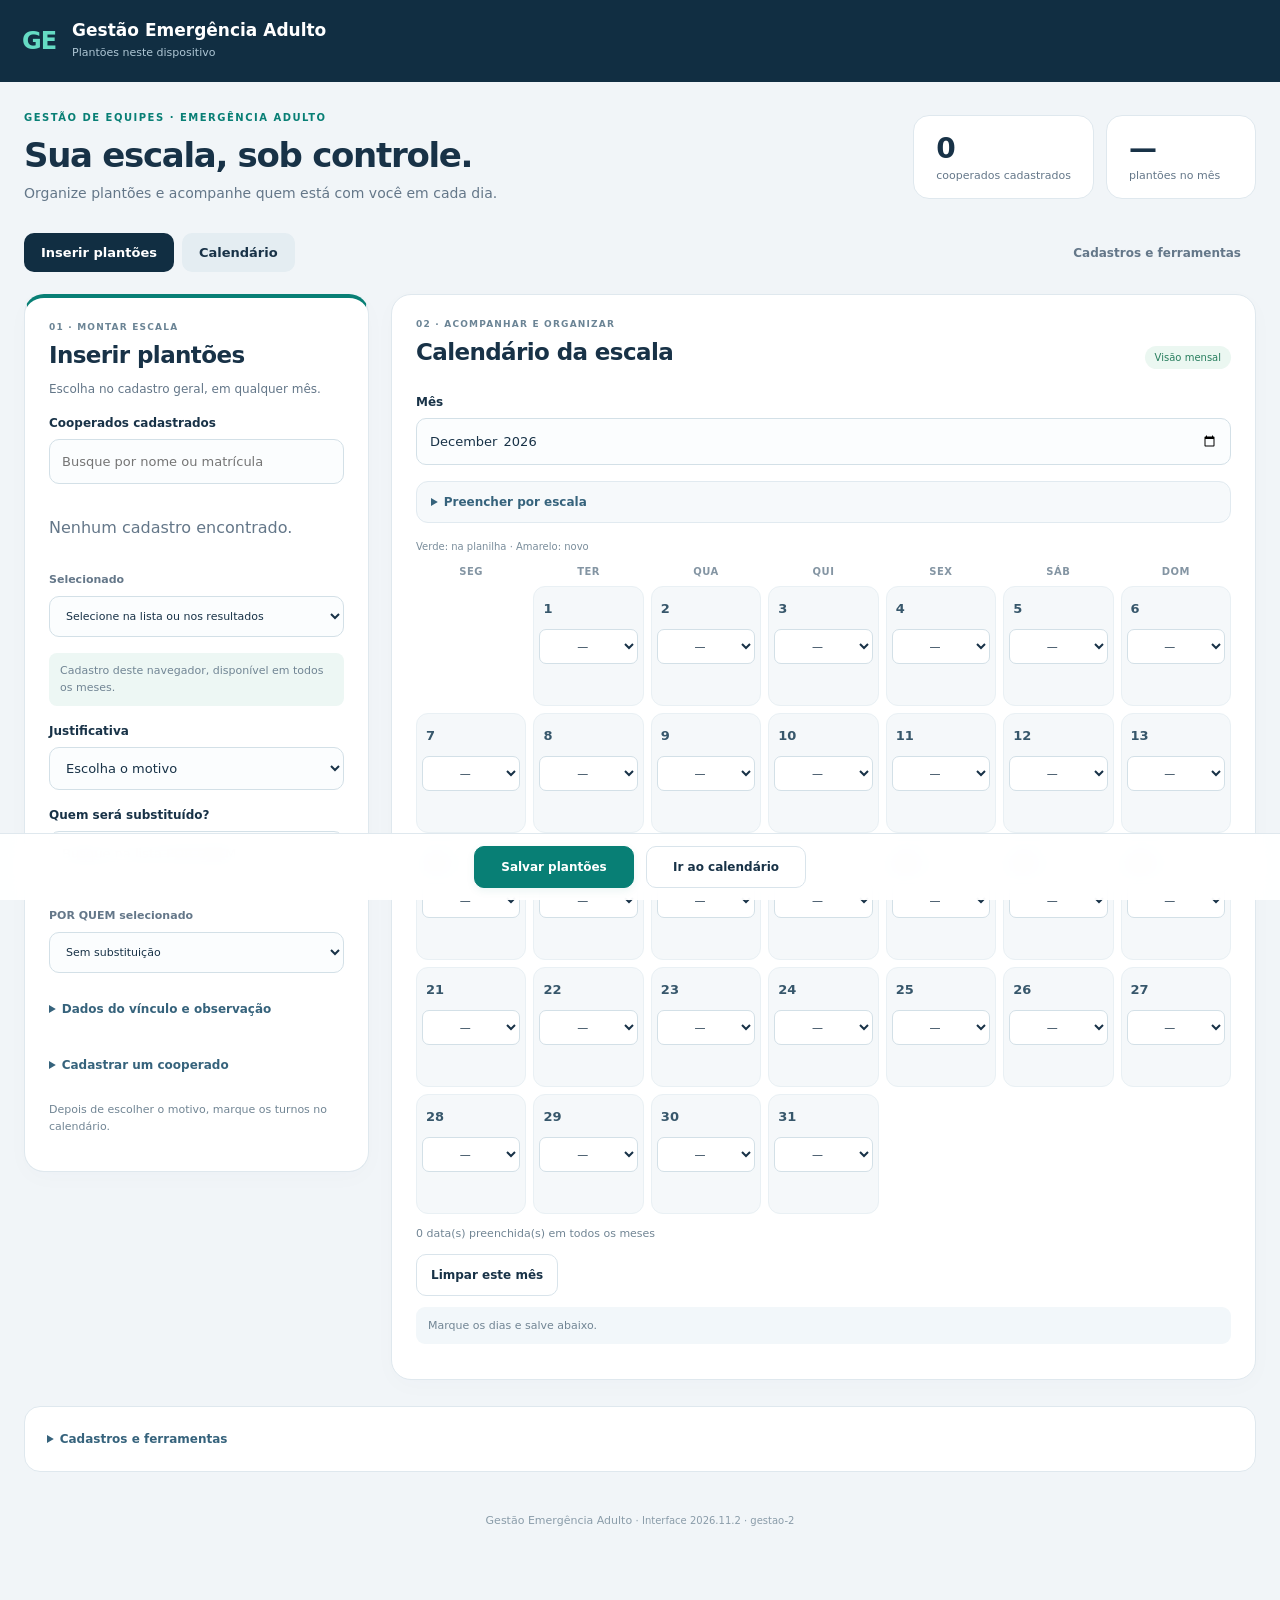
==== commit 8afed2f5: "Destaca quantitativos diários e adiciona filtro próprio MT à equipe" ====
--- a/google-apps-script/App.html
+++ b/google-apps-script/App.html
@@ -4,8 +4,13 @@
 @media(max-width:850px){header{padding:18px}.brand span{font-size:14px}.brand small{font-size:10px}.page-intro{align-items:flex-start;flex-direction:column;margin-bottom:22px;gap:18px}.page-intro h1{font-size:30px}.page-intro p:not(.eyebrow){font-size:12px}.overview{width:100%;gap:10px}.overview>div{flex:1;min-width:0;padding:12px 16px}.overview strong{font-size:24px}.overview span{font-size:10px}main{padding:22px 12px}.workspace{grid-template-columns:1fr;gap:18px}.card{padding:20px 16px;border-radius:17px}.app-nav{gap:5px}.app-nav a,.app-nav button{font-size:11px;padding:10px}.app-nav button{margin-left:0}.calendar-grid,.calendar-week{gap:4px}.calendar-day{min-height:110px;padding:3px;border-radius:9px}.day-number{padding:5px 3px;font-size:12px}.calendar-day select{font-size:10px;border-radius:6px;min-height:34px}.day-team-count{font-size:8px;margin-left:1px;margin-right:1px}.calendar-insert{font-size:9px}.remote-shift{font-size:10px}.day-turns{font-size:8px}.day-team{padding:14px}.team-heading h3{font-size:16px}.team-heading button{font-size:10px;padding:8px;min-height:34px}#team-list{grid-template-columns:1fr}.team-filters{gap:4px}.team-filters button{font-size:10px;padding:7px 9px}.team-category h4{margin-top:12px}#calendar-connection{gap:0 8px}#calendar-connection button{font-size:11px;padding:10px}.live-pill{font-size:9px}.calendar-title h2{font-size:22px}.tools-panel{padding:10px 15px}.action-dock button{min-width:0;flex:1;max-width:280px}.removal-candidate{flex-wrap:wrap}.removal-candidate label{flex-basis:100%}.removal-candidate button{margin-left:34px}footer span{display:block;margin-top:5px}}
 
 .calendar-grid.team-view .calendar-day{min-height:86px}.team-heading h3::first-letter{text-transform:uppercase}
+
+/* Quantitativo diário: números legíveis e filtros diretos no calendário. */
+.day-total{display:flex;align-items:center;justify-content:space-between;gap:4px;width:100%;min-height:40px;padding:6px 7px;background:#fff;border:1px solid #d9e8e2;color:#234d43;border-radius:8px;margin:3px 0}.day-total>span{padding:0!important;background:none!important;font-size:10px;font-weight:600}.day-total strong{font-size:22px;line-height:1.1;letter-spacing:-.5px}.day-role-counts{display:flex;justify-content:space-between;gap:4px;flex-wrap:wrap;font-size:9px;color:#55786e;padding:4px 2px 7px}.calendar-grid.team-view .day-turns{display:grid;grid-template-columns:1fr 1fr;gap:4px}.day-turns button.day-turn{display:flex;align-items:center;justify-content:space-between;gap:4px;min-height:28px;padding:4px 6px;border:1px solid #cce0d6;border-radius:6px;background:#e0f0e8;color:#335f50}.day-turns button.day-turn>span{font-size:10px;font-weight:650;padding:0;background:none}.day-turns button.day-turn>strong{font-size:15px;font-variant-numeric:tabular-nums;line-height:1.2}.day-turns button.day-turn[data-team-shift=MT]{background:#dbe9f6;border-color:#c5d8eb;color:#315d84}.day-turns button.day-turn.zero-count{background:#f3f6f7;border-color:#e5ebee;color:#91a2ac}.day-turns button.day-turn:hover{border-color:#6ba88e;background:#cde5d9}.team-totals{display:grid;grid-template-columns:repeat(3,minmax(0,1fr));gap:8px;margin:14px 0}.team-totals>div{background:#fff;border:1px solid #dde8ee;border-radius:11px;padding:12px}.team-totals strong{display:block;font-size:25px;line-height:1.1;color:#173d4d;font-variant-numeric:tabular-nums}.team-totals span{display:block;font-size:10px;color:#6c8292;margin-top:6px}.team-filters button{display:flex;align-items:center;justify-content:space-between;gap:12px;min-height:44px}.team-filters button strong{font-size:19px;line-height:1;font-variant-numeric:tabular-nums}.team-filters button span{font-size:11px}.team-filters button[aria-pressed=true] strong{color:#fff}#team-quantitative-note{padding:11px 13px;background:#edf5f8;border:1px solid #dce8ef;border-radius:9px;color:#507082}
+@media(max-width:1100px){.calendar-grid.team-view .day-turns{grid-template-columns:1fr}.day-total{padding:5px 3px}.day-total>span{font-size:8px}.day-total strong{font-size:20px}.day-role-counts{font-size:8px;gap:2px}.day-turns button.day-turn{padding:4px;min-height:26px}.day-turns button.day-turn>strong{font-size:14px}}
+@media(max-width:850px){.calendar-grid.team-view .calendar-day{padding:3px;min-height:225px}.day-total{flex-direction:column;gap:2px;min-height:45px;margin:2px 0 0;padding:4px 1px}.day-total strong{font-size:20px}.day-role-counts{gap:1px;justify-content:center;font-size:8px;padding:5px 0;min-height:29px}.day-role-counts span{white-space:nowrap}.day-turns button.day-turn{padding:4px 2px;gap:1px;min-height:28px}.day-turns button.day-turn>span{font-size:9px}.day-turns button.day-turn>strong{font-size:14px}.team-totals{gap:5px}.team-totals>div{padding:11px 8px}.team-totals strong{font-size:24px}.team-totals span{font-size:9px}.team-filters button{gap:9px;min-height:44px}.team-filters button span{font-size:10px}}
 </style></head>
-<body><header><div class="brand">GE<span>Gestão Emergência Adulto<small id="app-status">Plantões neste dispositivo</small></span></div><button id="install" hidden>Instalar</button></header><main><section class="page-intro"><div><p class="eyebrow">GESTÃO DE EQUIPES · EMERGÊNCIA ADULTO</p><h1>Sua escala, sob controle.</h1><p>Organize plantões e acompanhe quem está com você em cada dia.</p></div><div class="overview"><div><strong id="overview-catalog">0</strong><span>cooperados cadastrados</span></div><div><strong id="overview-month">—</strong><span>plantões no mês</span></div></div></section><nav class="app-nav"><a href="#entry-panel">Inserir plantões</a><a href="#calendar-panel">Calendário</a><button id="open-tools" type="button">Cadastros e ferramentas</button></nav><form id="entry"><div class="workspace"><section class="card" id="entry-panel"><div class="section-kicker">01 · MONTAR ESCALA</div><h2 id="form-title">Inserir plantões</h2><p class="section-description">Escolha no cadastro geral, em qualquer mês.</p><label>Cooperados cadastrados<input type="search" id="professional-search" placeholder="Busque por nome ou matrícula" autocomplete="off"></label><div id="professional-results" class="picker-results"></div><label class="selected-label">Selecionado<select id="professional" required><option value="">Escolha um profissional</option></select></label><p id="catalog-status" class="hint" role="status">Cadastro deste navegador, disponível em todos os meses.</p><p id="profile-summary" class="hint"></p><label>Justificativa<select id="reason" required><option value="">Escolha o motivo</option></select></label><label for="replacement-search">Quem será substituído?<input id="replacement-search" type="search" placeholder="Busque na lista POR QUEM" autocomplete="off" aria-controls="replacement-results"></label><div id="replacement-results" class="picker-results" aria-live="polite"></div><p id="replacement-native-status" class="hint"></p><label class="selected-label">POR QUEM selecionado<select id="replacement" aria-label="Profissional substituído"><option value="">Sem substituição</option></select></label><details id="profile-details"><summary>Dados do vínculo e observação</summary><div class="metadata"><label>Matrícula<input id="registration" maxlength="30" placeholder="Opcional"></label><label>Cooperativa<select id="cooperative" required><option value="">Selecione</option><option>COOPEN</option><option>COOPISAUDE</option></select></label><label>Função<select id="category" required><option value="">Selecione</option><option value="ENFERMEIRO">Enfermeiro</option><option value="TÉCNICO DE ENFERMAGEM">Técnico de enfermagem</option></select></label></div><button id="catalog-save" type="button" class="secondary">Salvar cadastro do cooperado</button><label>Observação<textarea id="notes" rows="2" maxlength="2000" placeholder="Opcional"></textarea></label></details><details><summary>Cadastrar um cooperado</summary><div class="inline"><input id="new-professional" aria-label="Nome do novo profissional" placeholder="Nome completo" maxlength="120"><button type="button" id="add-professional">Adicionar</button></div></details><p class="hint">Depois de escolher o motivo, marque os turnos no calendário.</p><button type="button" id="cancel" class="secondary" hidden>Cancelar edição</button></section><section class="card" id="calendar-panel"><div class="section-kicker">02 · ACOMPANHAR E ORGANIZAR</div><div class="calendar-title"><h2>Calendário da escala</h2><span class="live-pill">Visão mensal</span></div><div id="calendar-views" class="segmented" hidden><button id="view-professional" type="button" aria-pressed="true">Por cooperado</button><button id="view-team" type="button" aria-pressed="false">Equipe do dia</button></div><div id="calendar-connection" hidden><label>Mês / aba da planilha<select id="shared-sheet"></select></label><button id="shared-load" type="button" class="secondary">Atualizar calendário</button><p id="calendar-sync" role="status"></p><details class="monthly-cooperators"><summary>Consultar quem já tem plantões neste mês</summary><label>Buscar cooperado no mês<input id="monthly-professional-search" type="search" placeholder="Digite o nome" autocomplete="off"></label><label>Cooperados com plantões no mês<select id="monthly-professional"><option value="">Carregue o mês primeiro</option></select></label><p id="monthly-professional-summary" class="hint" role="status"></p></details></div><label id="calendar-month-label">Mês<input id="calendar-month" type="month" required></label><details id="schedule-panel"><summary>Preencher por escala</summary><label>Padrão<select id="schedule-type"><optgroup label="Plantões de 12 horas"><option value="n12x36">N — 12×36, dias alternados</option><option value="mt12x36">MT — 12×36, dias alternados</option><option value="n1f2">N — 12×60, 1 noite e 2 folgas</option></optgroup><optgroup label="Plantões de 24 horas"><option value="shift24x48">24×48 — MTN a cada 3 dias</option><option value="shift24x72">24×72 — MTN a cada 4 dias</option></optgroup><optgroup label="Dias de trabalho e folga"><option value="cycle5x2">5×2 — cinco dias e duas folgas</option><option value="cycle6x1">6×1 — seis dias e uma folga</option><option value="cycle4x2">4×2 — quatro dias e duas folgas</option><option value="custom-cycle">Ciclo personalizado</option></optgroup><optgroup label="Semanas fixas e alternadas"><option value="mt-alternating">MT — Seg/Qua/Sex ↔ Ter/Qui</option><option value="weekly">Dias fixos da semana</option></optgroup></select></label><div class="month-filters"><label>Data inicial<input id="schedule-start" type="date"></label><label>Data final<input id="schedule-end" type="date"></label></div><label id="schedule-anchor-label">Data-base do ciclo<input id="schedule-anchor" type="date"></label><p class="hint">Use a mesma data-base nos meses seguintes para manter a sequência. Nos ciclos, ela marca um dia de trabalho; no MT alternado, define a semana 1 ou 2.</p><label id="schedule-phase-label" hidden>Semana da data-base<select id="schedule-phase"><option value="1">Semana 1 — Seg/Qua/Sex</option><option value="2">Semana 2 — Ter/Qui</option></select></label><div id="schedule-cycle-controls" class="month-filters" hidden><label>Dias de trabalho<input id="schedule-work-days" type="number" min="1" max="14" value="5"></label><label>Dias de folga<input id="schedule-rest-days" type="number" min="1" max="14" value="2"></label></div><div id="schedule-weekly" hidden><label>Turno<select id="schedule-shift"><option>M</option><option>T</option><option>MT</option><option>N</option><option>9C</option></select></label><fieldset id="schedule-weekdays" class="weekday-choices"><legend>Dias da semana</legend><label><input type="checkbox" name="schedule-weekday" value="1">Seg</label><label><input type="checkbox" name="schedule-weekday" value="2">Ter</label><label><input type="checkbox" name="schedule-weekday" value="3">Qua</label><label><input type="checkbox" name="schedule-weekday" value="4">Qui</label><label><input type="checkbox" name="schedule-weekday" value="5">Sex</label><label><input type="checkbox" name="schedule-weekday" value="6">Sáb</label><label><input type="checkbox" name="schedule-weekday" value="0">Dom</label></fieldset></div><button id="schedule-preview" type="button" class="secondary">Conferir escala</button><p id="schedule-summary" role="status"></p><div class="table-scroll"><table id="schedule-table"></table></div><button id="schedule-apply" type="button" class="primary" disabled>Aplicar seleções no calendário</button><p class="hint">A prévia não altera a planilha. Dias já preenchidos são preservados. Confira antes de enviar.</p></details><button id="send-pending" type="button" class="primary" hidden disabled>Enviar seleções do mês</button><p class="calendar-legend">Verde: na planilha · Amarelo: novo<span id="removal-legend" hidden> · Vermelho: selecionado para remoção</span></p><div class="calendar-week" aria-hidden="true"><span>Seg</span><span>Ter</span><span>Qua</span><span>Qui</span><span>Sex</span><span>Sáb</span><span>Dom</span></div><div id="calendar-grid" class="calendar-grid"></div><section id="day-team" class="day-team" hidden aria-labelledby="day-team-title"><div class="team-heading"><div><p class="eyebrow">EQUIPE ESCALADA</p><h3 id="day-team-title"></h3></div><button id="team-close" type="button" class="secondary" aria-label="Fechar equipe do dia">Fechar</button></div><p id="team-summary" class="hint" role="status"></p><div id="team-filters" class="team-filters" aria-label="Filtrar equipe por turno"></div><div id="team-list"></div><p class="hint">MT aparece em M e T; combinações com N também aparecem na noite. 9C tem filtro próprio. No geral, cada nome é contado uma vez.</p></section><p id="calendar-count" class="hint"></p><button id="clear-calendar" type="button" class="secondary">Limpar seleções</button><p id="calendar-instruction" class="hint">Marque os dias e salve abaixo.</p><details id="remote-details" hidden open><summary id="remote-details-summary">Plantões e justificativas do cooperado</summary><div id="shared-records"></div></details><details id="removal-panel" hidden><summary>Remover plantões por lista</summary><p>Cole a tabela inteira de <strong>seis ou oito colunas</strong>, ou NOME; DATA; TURNO. A leitura identifica data, nome e turno; títulos e cabeçalhos são ignorados.</p><label>Lista para remoção<textarea id="removal-text" rows="5" maxlength="1048576" placeholder="DATA&#9;NOME&#9;SETOR&#9;TURNO&#9;FUNÇÃO&#9;COOPERATIVA&#10;15/10/2026&#9;Nome do profissional&#9;Setor&#9;T&#9;Função&#9;Cooperativa"></textarea></label><p class="hint">Use datas completas para consultar outros meses. Datas sem ano usam o ano do calendário; apenas o dia usa o mês carregado. O turno precisa ser exatamente igual ao da célula: M não remove MT.</p><div class="tools"><label class="file-button">Abrir TXT/CSV<input id="removal-file" type="file" accept=".txt,.csv,.tsv,text/plain,text/csv" hidden></label><button id="removal-review" type="button" class="secondary">Conferir lista na planilha</button><button id="removal-execute" type="button" class="danger" disabled>Remover selecionados</button></div><p id="removal-summary" role="status" aria-live="polite">Confira a lista antes de remover.</p><div id="removal-results" class="removal-results"></div><p class="hint">Se houver mais de um registro com o mesmo nome, data e turno, escolha o vínculo e a justificativa na prévia. A remoção limpa somente as células dos plantões selecionados.</p></details></section></div></form><details id="tools-panel" class="tools-panel"><summary>Cadastros e ferramentas</summary><details id="tool-history"><summary>Histórico de registros locais <span id="count" class="badge">0 registros</span></summary><input type="search" id="search" aria-label="Buscar no histórico" placeholder="Buscar profissional ou data"><div id="records"></div></details><details id="tool-cadastros"><summary>Cadastro geral e importação</summary><p>Os cooperados deste cadastro ficam disponíveis mesmo em meses sem plantões.</p><button id="catalog-refresh" disabled type="button" class="secondary">Sincronizar cadastro com a planilha</button><section class="card bulk"><h2>Importar profissionais em lote</h2><p>Cole a lista copiada da planilha ou abra um arquivo TXT/CSV. Colunas: matrícula, nome, categoria e cooperativa.</p><label>Lista de profissionais<textarea id="bulk-text" rows="5" placeholder="MAT&#9;PROFISSIONAL DE ENFERMAGEM&#9;CATEGORIA&#9;COOPERATIVA"></textarea></label><div class="tools"><label class="file-button">Abrir TXT/CSV<input type="file" id="bulk-file" accept=".txt,.csv,.tsv,text/plain,text/csv" hidden></label><button id="bulk-review" class="secondary">Conferir lista</button><button id="bulk-import" class="primary" disabled>Importar cadastros novos</button></div><p id="bulk-summary" role="status"></p><p id="bulk-warning" class="hint"></p><div class="table-scroll"><table id="bulk-table"></table></div></section><section class="card bulk"><h2>Cadastro separado — POR QUEM</h2><p>Importe os nomes das pessoas substituídas, um por linha. Esta lista é independente dos cooperados acionados.</p><label>Nomes<textarea id="replacement-text" rows="5" placeholder="Um nome por linha"></textarea></label><div class="tools"><label class="file-button">Abrir lista TXT<input id="replacement-file" type="file" accept=".txt,text/plain" hidden></label><button id="replacement-review" class="secondary">Conferir nomes</button><button id="replacement-import" class="primary" disabled>Adicionar nomes à lista POR QUEM</button></div><p id="replacement-summary" role="status"></p><div class="table-scroll"><table id="replacement-table"></table></div></section></details><details id="tool-export"><summary>Copiar ou exportar registros locais</summary><section class="card monthly"><h2>Copiar para a planilha</h2><p>Escolha o mês e a função para gerar as linhas do bloco correspondente na planilha compartilhada.</p><div class="month-filters"><label>Mês<input type="month" id="month" required></label><label>Bloco<select id="month-category"><option value="ENFERMEIRO">Enfermeiros</option><option value="TÉCNICO DE ENFERMAGEM">Técnicos de enfermagem</option></select></label></div><p id="monthly-summary" class="hint"></p><p id="monthly-warning" role="alert"></p><div class="tools"><button id="copy-month" class="primary">Copiar linhas para colar</button><button id="download-month" class="secondary">Baixar planilha CSV</button></div><p class="hint">Na aba do mês, selecione a coluna A de uma linha vazia no bloco da função escolhida e cole. A cópia começa pela matrícula, sem cabeçalho, e termina nos dias: preserva as colunas CHD, CHN e CH. Não cole sobre registros existentes. As horas aparecem no CSV para conferência.</p><details><summary>Conferir grade mensal</summary><div class="table-scroll"><table id="monthly-table"></table></div></details><label id="copy-fallback-label" hidden>Copie manualmente o conteúdo abaixo<textarea id="copy-fallback" rows="6" readonly></textarea></label></section><button id="csv" type="button" class="secondary">Exportar lista simples CSV</button></details><details id="tool-backup"><summary>Backup e restauração</summary><p class="hint">Os cadastros locais ficam neste navegador. Faça backup para transferir entre dispositivos.</p><div class="tools"><button id="backup" type="button" class="secondary">Fazer backup</button><label class="file-button">Restaurar backup<input type="file" id="restore" accept="application/json,.json" hidden></label></div></details><details id="tool-connection"><summary>Configuração da conexão</summary><label>Usar<select id="calendar-mode"><option value="local">Registros deste dispositivo</option><option value="sheet" disabled>Planilha compartilhada</option></select></label><p id="shared-status">Para acessar a planilha, use a implantação Google Apps Script autorizada com sua conta.</p><details id="shared-help"><summary>Como conectar</summary><p>Veja as instruções da pasta google-apps-script no GitHub. Configure primeiro na cópia de teste, executando como o usuário que acessa.</p></details></details></details><footer>Gestão Emergência Adulto <span>· Interface 2026.11 · gestao-2</span></footer></main><div class="action-dock"><button id="save-local" form="entry" type="submit" class="primary">Salvar plantões</button><button type="button" id="calendar-jump" class="secondary">Ir ao calendário</button></div><dialog id="shift-editor" aria-labelledby="shift-editor-title"><form id="shift-editor-form"><h2 id="shift-editor-title">Alterar turno existente</h2><p id="shift-editor-record"></p><p id="shift-editor-reason"></p><p id="shift-editor-replacement"></p><p id="shift-editor-link" class="hint"></p><label>Novo turno<select id="shift-editor-code" required></select></label><p class="hint">A alteração preserva a justificativa, o POR QUEM e os dados do vínculo.</p><div class="tools"><button id="shift-editor-save" type="submit" class="primary">Salvar alteração</button><button id="shift-editor-cancel" type="button" class="secondary">Cancelar</button><button id="shift-editor-delete" type="button" class="danger">Excluir plantão</button></div></form></dialog><div id="message" role="status" aria-live="polite" hidden></div><script>/* Grade compatível com os blocos da planilha enviada. Sem acesso à planilha online. */
+<body><header><div class="brand">GE<span>Gestão Emergência Adulto<small id="app-status">Plantões neste dispositivo</small></span></div><button id="install" hidden>Instalar</button></header><main><section class="page-intro"><div><p class="eyebrow">GESTÃO DE EQUIPES · EMERGÊNCIA ADULTO</p><h1>Sua escala, sob controle.</h1><p>Organize plantões e acompanhe quem está com você em cada dia.</p></div><div class="overview"><div><strong id="overview-catalog">0</strong><span>cooperados cadastrados</span></div><div><strong id="overview-month">—</strong><span>plantões no mês</span></div></div></section><nav class="app-nav"><a href="#entry-panel">Inserir plantões</a><a href="#calendar-panel">Calendário</a><button id="open-tools" type="button">Cadastros e ferramentas</button></nav><form id="entry"><div class="workspace"><section class="card" id="entry-panel"><div class="section-kicker">01 · MONTAR ESCALA</div><h2 id="form-title">Inserir plantões</h2><p class="section-description">Escolha no cadastro geral, em qualquer mês.</p><label>Cooperados cadastrados<input type="search" id="professional-search" placeholder="Busque por nome ou matrícula" autocomplete="off"></label><div id="professional-results" class="picker-results"></div><label class="selected-label">Selecionado<select id="professional" required><option value="">Escolha um profissional</option></select></label><p id="catalog-status" class="hint" role="status">Cadastro deste navegador, disponível em todos os meses.</p><p id="profile-summary" class="hint"></p><label>Justificativa<select id="reason" required><option value="">Escolha o motivo</option></select></label><label for="replacement-search">Quem será substituído?<input id="replacement-search" type="search" placeholder="Busque na lista POR QUEM" autocomplete="off" aria-controls="replacement-results"></label><div id="replacement-results" class="picker-results" aria-live="polite"></div><p id="replacement-native-status" class="hint"></p><label class="selected-label">POR QUEM selecionado<select id="replacement" aria-label="Profissional substituído"><option value="">Sem substituição</option></select></label><details id="profile-details"><summary>Dados do vínculo e observação</summary><div class="metadata"><label>Matrícula<input id="registration" maxlength="30" placeholder="Opcional"></label><label>Cooperativa<select id="cooperative" required><option value="">Selecione</option><option>COOPEN</option><option>COOPISAUDE</option></select></label><label>Função<select id="category" required><option value="">Selecione</option><option value="ENFERMEIRO">Enfermeiro</option><option value="TÉCNICO DE ENFERMAGEM">Técnico de enfermagem</option></select></label></div><button id="catalog-save" type="button" class="secondary">Salvar cadastro do cooperado</button><label>Observação<textarea id="notes" rows="2" maxlength="2000" placeholder="Opcional"></textarea></label></details><details><summary>Cadastrar um cooperado</summary><div class="inline"><input id="new-professional" aria-label="Nome do novo profissional" placeholder="Nome completo" maxlength="120"><button type="button" id="add-professional">Adicionar</button></div></details><p class="hint">Depois de escolher o motivo, marque os turnos no calendário.</p><button type="button" id="cancel" class="secondary" hidden>Cancelar edição</button></section><section class="card" id="calendar-panel"><div class="section-kicker">02 · ACOMPANHAR E ORGANIZAR</div><div class="calendar-title"><h2>Calendário da escala</h2><span class="live-pill">Visão mensal</span></div><div id="calendar-views" class="segmented" hidden><button id="view-professional" type="button" aria-pressed="true">Por cooperado</button><button id="view-team" type="button" aria-pressed="false">Equipe do dia</button></div><div id="calendar-connection" hidden><label>Mês / aba da planilha<select id="shared-sheet"></select></label><button id="shared-load" type="button" class="secondary">Atualizar calendário</button><p id="calendar-sync" role="status"></p><details class="monthly-cooperators"><summary>Consultar quem já tem plantões neste mês</summary><label>Buscar cooperado no mês<input id="monthly-professional-search" type="search" placeholder="Digite o nome" autocomplete="off"></label><label>Cooperados com plantões no mês<select id="monthly-professional"><option value="">Carregue o mês primeiro</option></select></label><p id="monthly-professional-summary" class="hint" role="status"></p></details></div><label id="calendar-month-label">Mês<input id="calendar-month" type="month" required></label><details id="schedule-panel"><summary>Preencher por escala</summary><label>Padrão<select id="schedule-type"><optgroup label="Plantões de 12 horas"><option value="n12x36">N — 12×36, dias alternados</option><option value="mt12x36">MT — 12×36, dias alternados</option><option value="n1f2">N — 12×60, 1 noite e 2 folgas</option></optgroup><optgroup label="Plantões de 24 horas"><option value="shift24x48">24×48 — MTN a cada 3 dias</option><option value="shift24x72">24×72 — MTN a cada 4 dias</option></optgroup><optgroup label="Dias de trabalho e folga"><option value="cycle5x2">5×2 — cinco dias e duas folgas</option><option value="cycle6x1">6×1 — seis dias e uma folga</option><option value="cycle4x2">4×2 — quatro dias e duas folgas</option><option value="custom-cycle">Ciclo personalizado</option></optgroup><optgroup label="Semanas fixas e alternadas"><option value="mt-alternating">MT — Seg/Qua/Sex ↔ Ter/Qui</option><option value="weekly">Dias fixos da semana</option></optgroup></select></label><div class="month-filters"><label>Data inicial<input id="schedule-start" type="date"></label><label>Data final<input id="schedule-end" type="date"></label></div><label id="schedule-anchor-label">Data-base do ciclo<input id="schedule-anchor" type="date"></label><p class="hint">Use a mesma data-base nos meses seguintes para manter a sequência. Nos ciclos, ela marca um dia de trabalho; no MT alternado, define a semana 1 ou 2.</p><label id="schedule-phase-label" hidden>Semana da data-base<select id="schedule-phase"><option value="1">Semana 1 — Seg/Qua/Sex</option><option value="2">Semana 2 — Ter/Qui</option></select></label><div id="schedule-cycle-controls" class="month-filters" hidden><label>Dias de trabalho<input id="schedule-work-days" type="number" min="1" max="14" value="5"></label><label>Dias de folga<input id="schedule-rest-days" type="number" min="1" max="14" value="2"></label></div><div id="schedule-weekly" hidden><label>Turno<select id="schedule-shift"><option>M</option><option>T</option><option>MT</option><option>N</option><option>9C</option></select></label><fieldset id="schedule-weekdays" class="weekday-choices"><legend>Dias da semana</legend><label><input type="checkbox" name="schedule-weekday" value="1">Seg</label><label><input type="checkbox" name="schedule-weekday" value="2">Ter</label><label><input type="checkbox" name="schedule-weekday" value="3">Qua</label><label><input type="checkbox" name="schedule-weekday" value="4">Qui</label><label><input type="checkbox" name="schedule-weekday" value="5">Sex</label><label><input type="checkbox" name="schedule-weekday" value="6">Sáb</label><label><input type="checkbox" name="schedule-weekday" value="0">Dom</label></fieldset></div><button id="schedule-preview" type="button" class="secondary">Conferir escala</button><p id="schedule-summary" role="status"></p><div class="table-scroll"><table id="schedule-table"></table></div><button id="schedule-apply" type="button" class="primary" disabled>Aplicar seleções no calendário</button><p class="hint">A prévia não altera a planilha. Dias já preenchidos são preservados. Confira antes de enviar.</p></details><button id="send-pending" type="button" class="primary" hidden disabled>Enviar seleções do mês</button><p class="calendar-legend">Verde: na planilha · Amarelo: novo<span id="removal-legend" hidden> · Vermelho: selecionado para remoção</span></p><p id="team-quantitative-note" class="hint" hidden>Quantitativo por dia: total de nomes únicos e equipe por turno. E = enfermeiros · TE = técnicos. MT também está incluído em M e T.</p><div class="calendar-week" aria-hidden="true"><span>Seg</span><span>Ter</span><span>Qua</span><span>Qui</span><span>Sex</span><span>Sáb</span><span>Dom</span></div><div id="calendar-grid" class="calendar-grid"></div><section id="day-team" class="day-team" hidden aria-labelledby="day-team-title"><div class="team-heading"><div><p class="eyebrow">EQUIPE ESCALADA</p><h3 id="day-team-title"></h3></div><button id="team-close" type="button" class="secondary" aria-label="Fechar equipe do dia">Fechar</button></div><p id="team-summary" class="hint" role="status"></p><div id="team-totals" class="team-totals" aria-label="Quantitativo da equipe"></div><div id="team-filters" class="team-filters" aria-label="Filtrar equipe por turno"></div><div id="team-list"></div><p class="hint">MT e MTN aparecem no filtro MT, em M e em T; as combinações com N também aparecem na noite. 9C tem filtro próprio. O total conta cada nome uma vez, mesmo quando participa de vários turnos.</p></section><p id="calendar-count" class="hint"></p><button id="clear-calendar" type="button" class="secondary">Limpar seleções</button><p id="calendar-instruction" class="hint">Marque os dias e salve abaixo.</p><details id="remote-details" hidden open><summary id="remote-details-summary">Plantões e justificativas do cooperado</summary><div id="shared-records"></div></details><details id="removal-panel" hidden><summary>Remover plantões por lista</summary><p>Cole a tabela inteira de <strong>seis ou oito colunas</strong>, ou NOME; DATA; TURNO. A leitura identifica data, nome e turno; títulos e cabeçalhos são ignorados.</p><label>Lista para remoção<textarea id="removal-text" rows="5" maxlength="1048576" placeholder="DATA&#9;NOME&#9;SETOR&#9;TURNO&#9;FUNÇÃO&#9;COOPERATIVA&#10;15/10/2026&#9;Nome do profissional&#9;Setor&#9;T&#9;Função&#9;Cooperativa"></textarea></label><p class="hint">Use datas completas para consultar outros meses. Datas sem ano usam o ano do calendário; apenas o dia usa o mês carregado. O turno precisa ser exatamente igual ao da célula: M não remove MT.</p><div class="tools"><label class="file-button">Abrir TXT/CSV<input id="removal-file" type="file" accept=".txt,.csv,.tsv,text/plain,text/csv" hidden></label><button id="removal-review" type="button" class="secondary">Conferir lista na planilha</button><button id="removal-execute" type="button" class="danger" disabled>Remover selecionados</button></div><p id="removal-summary" role="status" aria-live="polite">Confira a lista antes de remover.</p><div id="removal-results" class="removal-results"></div><p class="hint">Se houver mais de um registro com o mesmo nome, data e turno, escolha o vínculo e a justificativa na prévia. A remoção limpa somente as células dos plantões selecionados.</p></details></section></div></form><details id="tools-panel" class="tools-panel"><summary>Cadastros e ferramentas</summary><details id="tool-history"><summary>Histórico de registros locais <span id="count" class="badge">0 registros</span></summary><input type="search" id="search" aria-label="Buscar no histórico" placeholder="Buscar profissional ou data"><div id="records"></div></details><details id="tool-cadastros"><summary>Cadastro geral e importação</summary><p>Os cooperados deste cadastro ficam disponíveis mesmo em meses sem plantões.</p><button id="catalog-refresh" disabled type="button" class="secondary">Sincronizar cadastro com a planilha</button><section class="card bulk"><h2>Importar profissionais em lote</h2><p>Cole a lista copiada da planilha ou abra um arquivo TXT/CSV. Colunas: matrícula, nome, categoria e cooperativa.</p><label>Lista de profissionais<textarea id="bulk-text" rows="5" placeholder="MAT&#9;PROFISSIONAL DE ENFERMAGEM&#9;CATEGORIA&#9;COOPERATIVA"></textarea></label><div class="tools"><label class="file-button">Abrir TXT/CSV<input type="file" id="bulk-file" accept=".txt,.csv,.tsv,text/plain,text/csv" hidden></label><button id="bulk-review" class="secondary">Conferir lista</button><button id="bulk-import" class="primary" disabled>Importar cadastros novos</button></div><p id="bulk-summary" role="status"></p><p id="bulk-warning" class="hint"></p><div class="table-scroll"><table id="bulk-table"></table></div></section><section class="card bulk"><h2>Cadastro separado — POR QUEM</h2><p>Importe os nomes das pessoas substituídas, um por linha. Esta lista é independente dos cooperados acionados.</p><label>Nomes<textarea id="replacement-text" rows="5" placeholder="Um nome por linha"></textarea></label><div class="tools"><label class="file-button">Abrir lista TXT<input id="replacement-file" type="file" accept=".txt,text/plain" hidden></label><button id="replacement-review" class="secondary">Conferir nomes</button><button id="replacement-import" class="primary" disabled>Adicionar nomes à lista POR QUEM</button></div><p id="replacement-summary" role="status"></p><div class="table-scroll"><table id="replacement-table"></table></div></section></details><details id="tool-export"><summary>Copiar ou exportar registros locais</summary><section class="card monthly"><h2>Copiar para a planilha</h2><p>Escolha o mês e a função para gerar as linhas do bloco correspondente na planilha compartilhada.</p><div class="month-filters"><label>Mês<input type="month" id="month" required></label><label>Bloco<select id="month-category"><option value="ENFERMEIRO">Enfermeiros</option><option value="TÉCNICO DE ENFERMAGEM">Técnicos de enfermagem</option></select></label></div><p id="monthly-summary" class="hint"></p><p id="monthly-warning" role="alert"></p><div class="tools"><button id="copy-month" class="primary">Copiar linhas para colar</button><button id="download-month" class="secondary">Baixar planilha CSV</button></div><p class="hint">Na aba do mês, selecione a coluna A de uma linha vazia no bloco da função escolhida e cole. A cópia começa pela matrícula, sem cabeçalho, e termina nos dias: preserva as colunas CHD, CHN e CH. Não cole sobre registros existentes. As horas aparecem no CSV para conferência.</p><details><summary>Conferir grade mensal</summary><div class="table-scroll"><table id="monthly-table"></table></div></details><label id="copy-fallback-label" hidden>Copie manualmente o conteúdo abaixo<textarea id="copy-fallback" rows="6" readonly></textarea></label></section><button id="csv" type="button" class="secondary">Exportar lista simples CSV</button></details><details id="tool-backup"><summary>Backup e restauração</summary><p class="hint">Os cadastros locais ficam neste navegador. Faça backup para transferir entre dispositivos.</p><div class="tools"><button id="backup" type="button" class="secondary">Fazer backup</button><label class="file-button">Restaurar backup<input type="file" id="restore" accept="application/json,.json" hidden></label></div></details><details id="tool-connection"><summary>Configuração da conexão</summary><label>Usar<select id="calendar-mode"><option value="local">Registros deste dispositivo</option><option value="sheet" disabled>Planilha compartilhada</option></select></label><p id="shared-status">Para acessar a planilha, use a implantação Google Apps Script autorizada com sua conta.</p><details id="shared-help"><summary>Como conectar</summary><p>Veja as instruções da pasta google-apps-script no GitHub. Configure primeiro na cópia de teste, executando como o usuário que acessa.</p></details></details></details><footer>Gestão Emergência Adulto <span>· Interface 2026.11.2 · gestao-2</span></footer></main><div class="action-dock"><button id="save-local" form="entry" type="submit" class="primary">Salvar plantões</button><button type="button" id="calendar-jump" class="secondary">Ir ao calendário</button></div><dialog id="shift-editor" aria-labelledby="shift-editor-title"><form id="shift-editor-form"><h2 id="shift-editor-title">Alterar turno existente</h2><p id="shift-editor-record"></p><p id="shift-editor-reason"></p><p id="shift-editor-replacement"></p><p id="shift-editor-link" class="hint"></p><label>Novo turno<select id="shift-editor-code" required></select></label><p class="hint">A alteração preserva a justificativa, o POR QUEM e os dados do vínculo.</p><div class="tools"><button id="shift-editor-save" type="submit" class="primary">Salvar alteração</button><button id="shift-editor-cancel" type="button" class="secondary">Cancelar</button><button id="shift-editor-delete" type="button" class="danger">Excluir plantão</button></div></form></dialog><div id="message" role="status" aria-live="polite" hidden></div><script>/* Grade compatível com os blocos da planilha enviada. Sem acesso à planilha online. */
 (function(root){
  const HOURS={M:[6,0],T:[6,0],MT:[12,0],N:[0,12],'9C':[9,0],MN:[6,12],TN:[6,12],MTN:[12,12]};
  const norm=v=>String(v||'').trim().replace(/\s+/g,' ').normalize('NFD').replace(/[\u0300-\u036f]/g,'').toUpperCase();
@@ -51,9 +56,9 @@
 })(typeof window==='undefined'?globalThis:window);
 </script><script>(function(root){
  const norm=v=>String(v||'').trim().replace(/\s+/g,' ').normalize('NFD').replace(/[\u0300-\u036f]/g,'').toUpperCase();
- const shifts={M:['M'],T:['T'],MT:['M','T'],N:['N'],'9C':['9C'],MN:['M','N'],TN:['T','N'],MTN:['M','T','N']};
+ const shifts={M:['M'],T:['T'],MT:['M','T','MT'],N:['N'],'9C':['9C'],MN:['M','N'],TN:['T','N'],MTN:['M','T','MT','N']};
  function day(records,date){const people=new Map();for(const record of records){if(record.date!==date)continue;const key=norm(record.meta[1]);if(!people.has(key))people.set(key,{name:record.meta[1],entries:[],shifts:new Set(),categories:new Set()});const person=people.get(key);person.entries.push(record);person.categories.add(record.category);for(const shift of shifts[record.code]||['OUTROS'])person.shifts.add(shift);}
- const list=[...people.values()].sort((a,b)=>a.name.localeCompare(b.name,'pt-BR'));return {people:list,counts:Object.fromEntries(['ALL','M','T','N','9C','OUTROS'].map(shift=>[shift,shift==='ALL'?list.length:list.filter(p=>p.shifts.has(shift)).length]))};}
+ const list=[...people.values()].sort((a,b)=>a.name.localeCompare(b.name,'pt-BR')),codes=['ALL','M','T','MT','N','9C','OUTROS'],summary={people:list,counts:Object.fromEntries(codes.map(shift=>[shift,shift==='ALL'?list.length:list.filter(p=>p.shifts.has(shift)).length]))};summary.byCategory=Object.fromEntries(['ENFERMEIRO','TÉCNICO DE ENFERMAGEM'].map(category=>[category,Object.fromEntries(codes.map(code=>[code,filter(summary,code,category).length]))]));return summary;}
  function filter(summary,shift='ALL',category=''){return summary.people.filter(p=>(shift==='ALL'||p.shifts.has(shift))&&(!category||p.entries.some(e=>e.category===category&&(shift==='ALL'||(shifts[e.code]||['OUTROS']).includes(shift)))));}
  root.Team={day,filter,shifts};if(typeof module!=='undefined')module.exports=root.Team;
 })(typeof window==='undefined'?globalThis:window);
@@ -134,6 +139,7 @@
 let removalReview=null,selectedRemovals=new Set(),removalSequence=0;
 let catalogEnabled=false,catalogBusy=false,catalogQueued=false;
 let calendarView='professional',selectedTeamDate='',teamShift='ALL';
+let teamSummarySnapshot=null,teamSummaryCache=new Map();
 let nativeReplacements=[],nativeReplacementVersion=0;
 function allReplacements(){return [...new Set([...nativeReplacements,...state.replacements||[]])];}
 let remoteProfiles=Object.create(null),remoteDrafts=Object.create(null),remoteRecordsByName=new Map();
@@ -183,9 +189,10 @@
 let calendarSlots=Object.create(null);
 $('calendar-month').value=today().slice(0,7);
 function addDate(date=today(),selected=[]){if(selected.length)calendarSlots[date]=Monthly.combine(selected);$('calendar-month').value=date.slice(0,7);renderCalendar();}
+function teamDaySummary(date){if(teamSummarySnapshot!==sharedSnapshot){teamSummarySnapshot=sharedSnapshot;teamSummaryCache=new Map();}if(!teamSummaryCache.has(date))teamSummaryCache.set(date,Team.day(sharedSnapshot.records,date));return teamSummaryCache.get(date);}
 function renderCalendar(){
  syncScheduleRange();const month=$('calendar-month').value,{days,offset}=Calendar.monthInfo(month),slots=draftSlots(),connected=inSheetMode(),loaded=connected&&sharedSnapshot?.month===month,ready=loaded&&!sharedBusy,isTeam=connected&&calendarView==='team',records=loaded&&!isTeam?selectedRemoteRecords():[];
- $('calendar-grid').replaceChildren();$('calendar-grid').classList.toggle('team-view',isTeam);$('calendar-connection').hidden=!connected;$('calendar-views').hidden=!connected;$('view-professional').setAttribute('aria-pressed',String(!isTeam));$('view-team').setAttribute('aria-pressed',String(isTeam));$('view-professional').disabled=$('view-team').disabled=sharedBusy;
+ $('calendar-grid').replaceChildren();$('calendar-grid').classList.toggle('team-view',isTeam);$('calendar-connection').hidden=!connected;$('calendar-views').hidden=!connected;$('team-quantitative-note').hidden=!isTeam;$('view-professional').setAttribute('aria-pressed',String(!isTeam));$('view-team').setAttribute('aria-pressed',String(isTeam));$('view-professional').disabled=$('view-team').disabled=sharedBusy;
  $('save-local').hidden=connected;$('calendar-month-label').hidden=connected;$('remote-details').hidden=!connected||isTeam;$('removal-panel').hidden=!connected;$('schedule-panel').hidden=isTeam;$('clear-calendar').hidden=isTeam;$('calendar-count').hidden=isTeam;
  for(const id of ['shared-load','shared-sheet','calendar-mode'])$(id).disabled=sharedBusy;for(const id of ['monthly-professional','monthly-professional-search'])$(id).disabled=sharedBusy||!sharedSnapshot;
  $('calendar-instruction').textContent=connected?'Toque no número do dia para ver a equipe. Para inserir, escolha um turno em Novo. Turnos verdes podem ser alterados ou excluídos.':'Marque os dias e salve abaixo.';$('clear-calendar').textContent=connected?'Limpar novas seleções deste mês':'Limpar este mês';
@@ -193,21 +200,23 @@
  for(let i=0;i<offset;i++)$('calendar-grid').append(textNode('div','','calendar-blank'));
  for(let day=1;day<=days;day++){
   const date=month+'-'+String(day).padStart(2,'0'),cell=textNode('div','','calendar-day'),label=textNode('label',''),dayButton=textNode('button',String(day),'day-number');cell.dataset.day=date;dayButton.type='button';dayButton.disabled=!ready;dayButton.setAttribute('aria-label','Ver equipe em '+formatDate(date));dayButton.onclick=()=>openTeamDay(date);if(!connected){dayButton.disabled=true;dayButton.classList.add('local-day');}cell.append(dayButton);
-  const summary=loaded?Team.day(sharedSnapshot.records,date):null;if(summary?.counts.ALL){const count=textNode('span',summary.counts.ALL+' na equipe','day-team-count');cell.append(count);}cell.classList.toggle('selected-day',date===selectedTeamDate);
+  const summary=loaded?teamDaySummary(date):null;
+  if(isTeam&&summary){const total=textNode('button','','day-total');total.type='button';total.disabled=!ready;total.setAttribute('aria-label',`Ver equipe geral em ${formatDate(date)}: ${summary.counts.ALL} cooperados`);total.append(textNode('span','Total'),textNode('strong',String(summary.counts.ALL)));total.onclick=()=>openTeamDay(date);const roles=textNode('div','','day-role-counts');roles.append(textNode('span','E '+summary.byCategory.ENFERMEIRO.ALL),textNode('span','TE '+summary.byCategory['TÉCNICO DE ENFERMAGEM'].ALL));roles.title='Enfermeiros e técnicos de enfermagem';cell.append(total,roles);}else if(summary?.counts.ALL){cell.append(textNode('span',summary.counts.ALL+' na equipe','day-team-count'));}cell.classList.toggle('selected-day',date===selectedTeamDate);
   const existing=records.filter(r=>r.date===date);for(const r of existing){const badge=textNode('button',r.code,'remote-shift');badge.type='button';badge.disabled=sharedBusy;badge.classList.toggle('pending-removal',!!removalMarked(r));badge.title=`${r.meta[3]} · POR QUEM: ${r.meta[4]||'—'} · Alterar ou excluir`;badge.setAttribute('aria-label',`Alterar ${r.code} em ${formatDate(date)}: ${r.meta[3]}`);badge.onclick=()=>openRemoteEditor(r);cell.append(badge);}
-  if(isTeam&&summary?.counts.ALL){const counts=textNode('div','','day-turns');for(const code of ['M','T','N','9C'])if(summary.counts[code])counts.append(textNode('span',code+' '+summary.counts[code]));cell.append(counts);}
+  if(isTeam&&summary){const counts=textNode('div','','day-turns');for(const code of ['M','T','MT','N','9C']){const button=textNode('button','','day-turn');button.type='button';button.dataset.teamShift=code;button.disabled=!ready;button.classList.toggle('zero-count',!summary.counts[code]);button.append(textNode('span',code),textNode('strong',String(summary.counts[code])));button.setAttribute('aria-label',`${code} em ${formatDate(date)}: ${summary.counts[code]} cooperados, ${summary.byCategory.ENFERMEIRO[code]} enfermeiros e ${summary.byCategory['TÉCNICO DE ENFERMAGEM'][code]} técnicos`);button.title=`${code}: ${summary.counts[code]} na equipe · E ${summary.byCategory.ENFERMEIRO[code]} · TE ${summary.byCategory['TÉCNICO DE ENFERMAGEM'][code]}`;button.onclick=()=>openTeamDay(date,code);counts.append(button);}cell.append(counts);}
   if(!isTeam){const select=document.createElement('select');select.setAttribute('aria-label','Turno em '+formatDate(date));select.dataset.date=date;select.add(new Option(connected?'Novo':'—',''));for(const code of Calendar.codes)select.add(new Option(code,code));select.value=slots[date]||'';select.disabled=connected&&(!ready||!$('professional').value);select.onchange=()=>{if(select.value)slots[date]=select.value;else delete slots[date];renderCalendar();};label.append(select);cell.append(label);if(connected&&slots[date]){const insert=textNode('button','Inserir','calendar-insert');insert.type='button';insert.disabled=!ready;insert.setAttribute('aria-label','Inserir plantão em '+formatDate(date));insert.onclick=()=>insertRemote(date);cell.append(insert);}}
   cell.classList.toggle('filled',!isTeam&&!!slots[date]);cell.classList.toggle('has-remote',!!existing.length||isTeam&&!!summary?.counts.ALL);$('calendar-grid').append(cell);
  }
  $('overview-month').textContent=sharedSnapshot?sharedSnapshot.records.length:'—';$('overview-catalog').textContent=searchableProfiles().length;
  updateCalendarCount();updateRemovalControls();renderTeamDay();
 }
-function openTeamDay(date){if(sharedBusy||!sharedSnapshot)return;selectedTeamDate=date;teamShift='ALL';renderCalendar();$('day-team').scrollIntoView({behavior:'smooth',block:'nearest'});}
+function openTeamDay(date,shift='ALL'){if(sharedBusy||!sharedSnapshot)return;selectedTeamDate=date;teamShift=shift;renderCalendar();$('day-team').scrollIntoView({behavior:'smooth',block:'nearest'});}
 function renderTeamDay(){
  const visible=inSheetMode()&&sharedSnapshot&&selectedTeamDate.startsWith(sharedSnapshot.month+'-');$('day-team').hidden=!visible;if(!visible)return;
- const summary=Team.day(sharedSnapshot.records,selectedTeamDate);$('day-team-title').textContent=new Date(selectedTeamDate+'T12:00:00').toLocaleDateString('pt-BR',{weekday:'long',day:'numeric',month:'long'});$('team-summary').textContent=summary.counts.ALL+' cooperado(s) na equipe · '+sharedSnapshot.sheet;$('team-filters').replaceChildren();$('team-list').replaceChildren();
- const names={ALL:'Geral',M:'Manhã · M',T:'Tarde · T',N:'Noite · N','9C':'9C',OUTROS:'Outros'};
- for(const code of ['ALL','M','T','N','9C',...(summary.counts.OUTROS?['OUTROS']:[])]){const button=textNode('button',names[code]+' · '+summary.counts[code]);button.type='button';button.setAttribute('aria-pressed',String(teamShift===code));button.onclick=()=>{teamShift=code;renderTeamDay();};$('team-filters').append(button);}
+ const summary=teamDaySummary(selectedTeamDate);$('day-team-title').textContent=new Date(selectedTeamDate+'T12:00:00').toLocaleDateString('pt-BR',{weekday:'long',day:'numeric',month:'long'});$('team-summary').textContent=summary.counts.ALL+' cooperado(s) na equipe · '+sharedSnapshot.sheet;$('team-filters').replaceChildren();$('team-list').replaceChildren();
+ const names={ALL:'Geral',M:'Manhã · M',T:'Tarde · T',MT:'Diurno · MT',N:'Noite · N','9C':'9C',OUTROS:'Outros'};
+ for(const code of ['ALL','M','T','MT','N','9C',...(summary.counts.OUTROS?['OUTROS']:[])]){const button=textNode('button','');button.setAttribute('aria-label',names[code]+' · '+summary.counts[code]);button.append(textNode('span',names[code]),textNode('strong',String(summary.counts[code])));button.type='button';button.setAttribute('aria-pressed',String(teamShift===code));button.onclick=()=>{teamShift=code;renderTeamDay();};$('team-filters').append(button);}
+ $('team-totals').replaceChildren();for(const [label,value] of [['Total no filtro',summary.counts[teamShift]],['Enfermeiros',summary.byCategory.ENFERMEIRO[teamShift]],['Técnicos',summary.byCategory['TÉCNICO DE ENFERMAGEM'][teamShift]]]){const card=textNode('div','');card.append(textNode('strong',String(value)),textNode('span',label));$('team-totals').append(card);}
  let total=0;for(const category of ['ENFERMEIRO','TÉCNICO DE ENFERMAGEM']){const people=Team.filter(summary,teamShift,category);total+=people.length;const section=textNode('section','','team-category');section.append(textNode('h4',(category==='ENFERMEIRO'?'Enfermeiros':'Técnicos de enfermagem')+' · '+people.length));for(const person of people){const card=textNode('article','','team-person');card.append(textNode('strong',person.name));const entries=person.entries.filter(r=>r.category===category&&(teamShift==='ALL'||(Team.shifts[r.code]||['OUTROS']).includes(teamShift)));for(const r of entries){const line=textNode('p',`${r.code} · ${r.meta[2]}${r.meta[0]?' · Mat. '+r.meta[0]:''}`),detail=textNode('small',`${r.meta[3]||'Sem justificativa'} · POR QUEM: ${r.meta[4]||'—'}`);card.append(line,detail);}section.append(card);}if(!people.length)section.append(textNode('p','Nenhum profissional neste filtro.','hint'));$('team-list').append(section);}
  if(!total)$('team-list').prepend(textNode('p','Nenhum plantão registrado para este dia e turno.','empty'));
 }
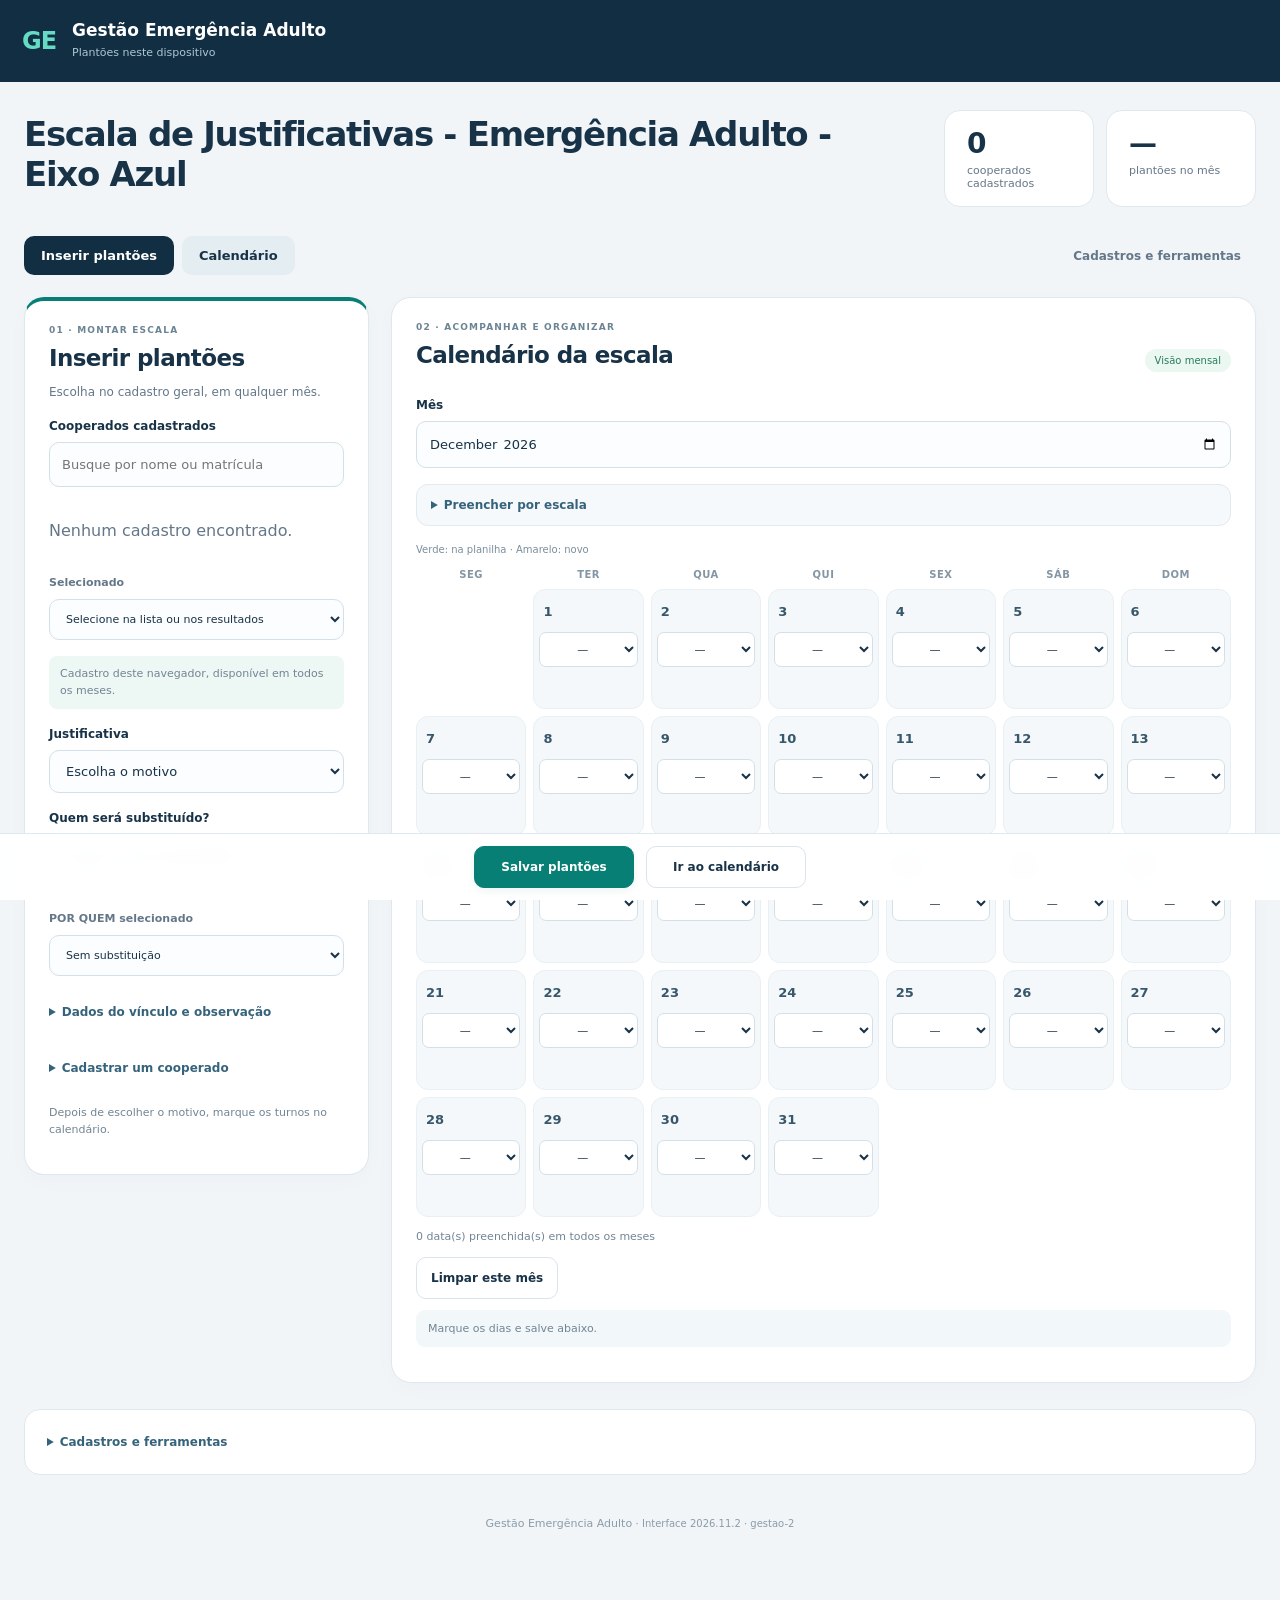
==== commit 47ebcbf7: "Substitui slogan pelo título da escala do Eixo Azul" ====
--- a/google-apps-script/App.html
+++ b/google-apps-script/App.html
@@ -1,5 +1,5 @@
 <!doctype html>
-<html lang="pt-BR"><head><meta charset="utf-8"><meta name="viewport" content="width=device-width,initial-scale=1"><meta name="theme-color" content="#16675e"><title>Gestão Emergência Adulto</title><style>:root{--ink:#183247;--muted:#647789;--teal:#087f75;--navy:#112e42;--line:#dfe8ee;--canvas:#f1f5f8;--mint:#e6f5ef;--radius:20px}*{box-sizing:border-box}html{scroll-behavior:smooth;scroll-padding-top:30px}body{margin:0;background:var(--canvas);color:var(--ink);font-family:Inter,Segoe UI,system-ui,-apple-system,sans-serif;padding-bottom:90px}header{background:var(--navy);padding:20px max(22px,calc((100% - 1360px)/2));display:flex;justify-content:space-between;align-items:center;gap:16px;color:#fff}.brand{display:flex;align-items:center;gap:16px;font-size:24px;letter-spacing:-1px;font-weight:800;color:#65dbc4}.brand span{font-size:17px;letter-spacing:0;color:#fff}.brand small{display:block;font-size:11px;line-height:1.5;font-weight:400;color:#aec6d4;max-width:700px;margin-top:5px}main{max-width:1408px;margin:auto;padding:28px 24px}.page-intro{display:flex;justify-content:space-between;gap:30px;align-items:center;margin-bottom:28px}.eyebrow,.section-kicker{font-size:10px;font-weight:800;letter-spacing:1.5px;color:var(--teal);margin:0 0 10px}.page-intro h1{font-size:34px;letter-spacing:-1.3px;margin:0 0 8px}.page-intro p:not(.eyebrow){margin:0;color:var(--muted);font-size:14px}.overview{display:flex;gap:12px}.overview>div{background:#fff;border:1px solid var(--line);border-radius:16px;padding:16px 22px;min-width:150px}.overview strong{display:block;font-size:28px;font-weight:750;letter-spacing:-1px}.overview span{display:block;font-size:11px;color:var(--muted);margin-top:4px}.app-nav{display:flex;align-items:center;gap:8px;margin-bottom:20px;flex-wrap:wrap}.app-nav a{font-size:13px;font-weight:650;text-decoration:none;color:var(--ink);padding:11px 16px;border:1px solid transparent;border-radius:10px;background:#e4edf2}.app-nav a:first-child{background:var(--navy);color:#fff}.app-nav button{margin-left:auto;background:transparent;border-color:transparent;color:var(--muted)}.workspace{display:grid;grid-template-columns:345px minmax(0,1fr);gap:22px;align-items:start}.card{background:#fff;padding:24px;border:1px solid var(--line);border-radius:var(--radius);box-shadow:0 6px 24px #15394d05;min-width:0}#entry-panel{border-top:4px solid var(--teal)}h1,h2{font-size:23px;letter-spacing:-.6px;margin:0 0 12px}h3{margin:0;font-size:19px;letter-spacing:-.3px}p{line-height:1.5;color:var(--muted)}.section-description{font-size:12px;margin-top:0}.section-kicker{font-size:9px;letter-spacing:1.2px;color:#6b8495;margin-bottom:10px}label{display:block;font-size:12px;font-weight:650;line-height:1.5;margin:16px 0}input,select,textarea{display:block;width:100%;font:inherit;font-size:13px;font-weight:400;background:#fbfdfe;color:var(--ink);padding:12px;border:1px solid #d3e0e7;border-radius:10px;margin-top:7px;min-width:0}input:focus,select:focus,textarea:focus,button:focus-visible,a:focus-visible{outline:3px solid #78d6c477;outline-offset:2px;border-color:#62bba9}textarea{resize:vertical}button,.file-button{font:inherit;font-size:12px;font-weight:650;color:#176459;background:#e8f5f0;border:1px solid #c9e3d9;border-radius:10px;padding:11px 14px;min-height:42px;cursor:pointer;transition:background .15s,border-color .15s}button:hover,.file-button:hover{background:#d8ede5;border-color:#9ec8b9}.primary{color:#fff;background:var(--teal);border-color:var(--teal);box-shadow:0 3px 8px #087f7514}.primary:hover{background:#06685f;border-color:#06685f}.secondary{background:#fff;color:var(--ink);border-color:#d9e4eb}button:disabled{opacity:.45;cursor:not-allowed;box-shadow:none}.inline,.tools{display:flex;align-items:center;gap:8px;flex-wrap:wrap}.inline input{flex:1;width:auto}.tools{margin:12px 0}.file-button{margin:0;display:inline-block}details{margin:16px 0;font-size:12px}summary{cursor:pointer;color:#36637c;padding:11px 0;font-weight:650;line-height:1.5}details[open]>summary{margin-bottom:8px}.hint{font-size:11px;font-weight:400;line-height:1.6;color:#718594}.metadata,.month-filters{display:flex;gap:12px;flex-wrap:wrap}.metadata label,.month-filters label{flex:1;min-width:120px}.picker-results{display:grid;gap:6px;max-height:215px;overflow:auto}.picker-result{text-align:left;background:#f6fbf9;border-color:#dbece4;padding:10px 12px}.picker-result strong,.picker-result small{display:block}.picker-result small{font-size:10px;color:var(--muted);font-weight:400;margin-top:3px}.selected-label{font-size:11px;color:var(--muted)}.selected-label select{font-size:11px}#profile-summary{margin:6px 0 16px;font-size:11px;color:var(--teal)}#catalog-status{padding:9px 11px;background:#edf7f4;border-radius:8px}#catalog-save{width:100%}.calendar-title{display:flex;justify-content:space-between;align-items:center;gap:10px}.live-pill{font-size:10px;background:#ebf7f1;color:#287e5e;border-radius:20px;padding:6px 10px;white-space:nowrap}.segmented{display:flex;gap:4px;background:#edf2f6;border-radius:12px;padding:5px;margin:14px 0 18px}.segmented button{flex:1;border:0;background:transparent;color:#63788a}.segmented button[aria-pressed=true]{background:#fff;color:var(--navy);box-shadow:0 2px 7px #15394d0e}#calendar-connection{display:grid;grid-template-columns:minmax(0,1fr) auto;gap:0 12px;align-items:center;border-bottom:1px solid var(--line);margin-bottom:15px;padding-bottom:8px}#calendar-connection>label{margin:0 0 10px}#calendar-sync{grid-column:1/-1;font-size:12px;margin:5px 0 0}.monthly-cooperators{grid-column:1/-1;border-top:1px solid #edf1f4;margin-bottom:4px;margin-top:12px}.monthly-cooperators label{margin:10px 0}.calendar-grid,.calendar-week{display:grid;grid-template-columns:repeat(7,minmax(0,1fr));gap:7px}.calendar-week{text-align:center;color:#8495a3;font-size:10px;font-weight:700;text-transform:uppercase;letter-spacing:.5px;margin:12px 0 9px}.calendar-day{background:#f5f8fa;border:1px solid #e9f0f4;border-radius:12px;min-width:0;min-height:120px;padding:5px}.day-number{width:100%;min-height:32px;padding:4px;background:transparent;border:0;color:#37576b;font-size:13px;text-align:left;border-radius:7px}.day-number:hover{background:#e2edf0}.day-number.local-day{opacity:1;cursor:default}.day-team-count{display:block;font-size:9px;color:#6b8f83;line-height:1.6;overflow:hidden;text-overflow:ellipsis;white-space:nowrap;margin:0 3px 4px}.calendar-day label{padding:0;margin:0;font-size:12px}.calendar-day select{padding:6px 1px;font-size:11px;text-align:center;margin-top:5px;min-height:35px;border-radius:7px;background:#fff}.calendar-day.has-remote{background:#eef8f3;border-color:#c5e4d5}.calendar-day.filled{background:#fff7e5;border-color:#e7c781}.calendar-day.selected-day{outline:2px solid var(--teal);outline-offset:-1px}.remote-shift{display:block;width:100%;min-height:30px;padding:4px 0;background:#137e69;color:#fff;border:0;border-radius:7px;font-size:11px;margin:4px 0}.remote-shift:hover{background:#0c6553}.calendar-insert{width:100%;font-size:10px;min-height:30px;padding:4px 0;background:#ffe8b4;border-color:#ecc579;color:#745010}.day-turns{display:grid;grid-template-columns:1fr 1fr;gap:3px;font-size:9px;color:#416e62}.day-turns span{padding:4px;background:#e0f0e8;border-radius:5px;text-align:center}.calendar-legend{font-size:10px;color:#7a8d9b;line-height:1.5;margin:14px 0 12px}#calendar-instruction{background:#f2f7fa;padding:10px 12px;border-radius:9px}.day-team{margin-top:22px;padding:20px;background:#f4f8fb;border:1px solid #dce8ef;border-radius:16px}.team-heading{display:flex;gap:14px;justify-content:space-between;align-items:flex-start}.team-heading .eyebrow{font-size:9px;margin-bottom:7px}.team-heading h3{font-size:19px}.team-filters{display:flex;gap:6px;flex-wrap:wrap;margin:15px 0}.team-filters button{min-height:40px;padding:7px 11px;background:#fff;border-color:#dbe5ec;color:#557084;font-size:11px}.team-filters button[aria-pressed=true]{background:var(--navy);border-color:var(--navy);color:#fff}#team-list{display:grid;grid-template-columns:1fr 1fr;gap:14px}.team-category{min-width:0}.team-category h4{font-size:11px;text-transform:uppercase;letter-spacing:.6px;margin:7px 0 12px;color:#647d90}.team-person{padding:13px;background:#fff;border:1px solid #e2ebf0;border-radius:12px;margin-bottom:8px;overflow-wrap:anywhere}.team-person strong{font-size:12px}.team-person p{font-size:10px;margin:8px 0 4px;color:#366e66}.team-person small{font-size:10px;line-height:1.5;color:#7b8f9c;display:block}.team-person small+p{padding-top:8px;border-top:1px solid #edf2f5}#team-list>.empty{grid-column:1/-1}.tools-panel{margin-top:26px;background:#fff;border:1px solid var(--line);border-radius:16px;padding:12px 22px}.tools-panel>details{border-top:1px solid var(--line);padding-top:5px}.tools-panel .card{box-shadow:none;margin:15px 0}.badge{font-size:10px;background:#edf3f7;border-radius:20px;padding:4px 8px}.table-scroll{overflow:auto;max-height:400px}table{border-collapse:collapse;font-size:11px;white-space:nowrap}th,td{border:1px solid var(--line);padding:9px}th{background:#edf5f5;position:sticky;top:0;color:#477066}#monthly-warning{color:#9b4527}.record{border-top:1px solid #e5edf2;padding:15px 0}.record h3{font-size:14px;margin:0 0 8px}.record p{font-size:11px;margin:8px 0;overflow-wrap:anywhere;white-space:pre-wrap}.record strong{font-size:13px}.tags,.actions{display:flex;gap:6px;flex-wrap:wrap}.actions{margin-top:12px}.tag{font-size:11px;background:#edf5f2;padding:5px 8px;border-radius:6px}.empty{padding:20px;color:var(--muted);font-size:12px}.section-head{display:flex;justify-content:space-between;gap:8px}.action-dock{position:fixed;bottom:0;left:0;right:0;z-index:6;display:flex;justify-content:center;align-items:center;gap:12px;padding:12px 18px calc(12px + env(safe-area-inset-bottom));background:#ffffffed;backdrop-filter:blur(12px);border-top:1px solid var(--line)}.action-dock button{min-width:160px}footer{text-align:center;font-size:11px;color:#8a9ca9;padding:26px 0}footer span{font-size:10px}#message{position:fixed;bottom:92px;left:50%;transform:translateX(-50%);max-width:90%;padding:14px 20px;border-radius:12px;background:var(--navy);box-shadow:0 6px 30px #112e4233;color:#fff;font-size:13px;z-index:8}#schedule-panel{background:#f6f9fb;padding:0 14px;border:1px solid #e1eaf0;border-radius:12px}.weekday-choices{display:flex;gap:10px;flex-wrap:wrap;border:0;padding:0}.weekday-choices label{display:flex;align-items:center;gap:5px;font-size:11px;margin:6px 0}.weekday-choices input{width:auto;margin:0}#send-pending{margin-bottom:12px}#replacement-native-status{margin:4px 0;font-size:10px}#removal-panel{border-top:1px solid var(--line);padding-top:4px}.danger{background:#ad3547;border-color:#ad3547;color:#fff}.danger:hover{background:#8d2938}.remote-shift.pending-removal{background:#ad3547;outline:2px solid #efb8c0;outline-offset:-2px}.removal-results{max-height:480px;overflow:auto}.removal-item{padding:12px 0;border-top:1px solid var(--line)}.removal-item>strong{display:block;overflow-wrap:anywhere}.removal-item p{font-size:11px;margin:6px 0}.removal-candidate{display:flex;gap:8px;align-items:center;padding:10px;border:1px solid var(--line);border-radius:12px;margin:8px 0;background:#fafcfd}.removal-candidate label{display:flex;gap:10px;align-items:flex-start;flex:1;margin:0;min-width:0;font-weight:400}.removal-candidate input[type=checkbox]{appearance:auto;-webkit-appearance:checkbox;display:block;width:24px;height:24px;min-width:24px;min-height:24px;flex:0 0 24px;padding:0;border:initial;border-radius:0;background:initial;margin:2px 0;accent-color:#ad3547}.removal-choice{display:block;color:#ad3547;font-size:12px;margin-bottom:6px;text-decoration:underline;text-underline-offset:3px}.removal-candidate span{min-width:0;overflow-wrap:anywhere}.removal-candidate small{display:block;font-size:11px;line-height:1.5}.removal-candidate button{flex-shrink:0;padding:8px;font-size:10px}#shared-records{max-height:420px;overflow:auto}#remote-details-summary{overflow-wrap:anywhere}#shift-editor{width:min(94vw,520px);max-height:88vh;overflow:auto;border:1px solid #d4e2ea;border-radius:20px;padding:24px;color:var(--ink);box-shadow:0 15px 60px #112e4240}#shift-editor::backdrop{background:#112e4288;backdrop-filter:blur(3px)}#shift-editor p{overflow-wrap:anywhere;font-size:13px}#shift-editor .tools{margin-bottom:0}#shift-editor-delete{margin-left:auto}[hidden]{display:none!important}
+<html lang="pt-BR"><head><meta charset="utf-8"><meta name="viewport" content="width=device-width,initial-scale=1"><meta name="theme-color" content="#16675e"><title>Escala de Justificativas - Emergência Adulto - Eixo Azul</title><style>:root{--ink:#183247;--muted:#647789;--teal:#087f75;--navy:#112e42;--line:#dfe8ee;--canvas:#f1f5f8;--mint:#e6f5ef;--radius:20px}*{box-sizing:border-box}html{scroll-behavior:smooth;scroll-padding-top:30px}body{margin:0;background:var(--canvas);color:var(--ink);font-family:Inter,Segoe UI,system-ui,-apple-system,sans-serif;padding-bottom:90px}header{background:var(--navy);padding:20px max(22px,calc((100% - 1360px)/2));display:flex;justify-content:space-between;align-items:center;gap:16px;color:#fff}.brand{display:flex;align-items:center;gap:16px;font-size:24px;letter-spacing:-1px;font-weight:800;color:#65dbc4}.brand span{font-size:17px;letter-spacing:0;color:#fff}.brand small{display:block;font-size:11px;line-height:1.5;font-weight:400;color:#aec6d4;max-width:700px;margin-top:5px}main{max-width:1408px;margin:auto;padding:28px 24px}.page-intro{display:flex;justify-content:space-between;gap:30px;align-items:center;margin-bottom:28px}.eyebrow,.section-kicker{font-size:10px;font-weight:800;letter-spacing:1.5px;color:var(--teal);margin:0 0 10px}.page-intro h1{font-size:34px;letter-spacing:-1.3px;margin:0 0 8px}.page-intro p:not(.eyebrow){margin:0;color:var(--muted);font-size:14px}.overview{display:flex;gap:12px}.overview>div{background:#fff;border:1px solid var(--line);border-radius:16px;padding:16px 22px;min-width:150px}.overview strong{display:block;font-size:28px;font-weight:750;letter-spacing:-1px}.overview span{display:block;font-size:11px;color:var(--muted);margin-top:4px}.app-nav{display:flex;align-items:center;gap:8px;margin-bottom:20px;flex-wrap:wrap}.app-nav a{font-size:13px;font-weight:650;text-decoration:none;color:var(--ink);padding:11px 16px;border:1px solid transparent;border-radius:10px;background:#e4edf2}.app-nav a:first-child{background:var(--navy);color:#fff}.app-nav button{margin-left:auto;background:transparent;border-color:transparent;color:var(--muted)}.workspace{display:grid;grid-template-columns:345px minmax(0,1fr);gap:22px;align-items:start}.card{background:#fff;padding:24px;border:1px solid var(--line);border-radius:var(--radius);box-shadow:0 6px 24px #15394d05;min-width:0}#entry-panel{border-top:4px solid var(--teal)}h1,h2{font-size:23px;letter-spacing:-.6px;margin:0 0 12px}h3{margin:0;font-size:19px;letter-spacing:-.3px}p{line-height:1.5;color:var(--muted)}.section-description{font-size:12px;margin-top:0}.section-kicker{font-size:9px;letter-spacing:1.2px;color:#6b8495;margin-bottom:10px}label{display:block;font-size:12px;font-weight:650;line-height:1.5;margin:16px 0}input,select,textarea{display:block;width:100%;font:inherit;font-size:13px;font-weight:400;background:#fbfdfe;color:var(--ink);padding:12px;border:1px solid #d3e0e7;border-radius:10px;margin-top:7px;min-width:0}input:focus,select:focus,textarea:focus,button:focus-visible,a:focus-visible{outline:3px solid #78d6c477;outline-offset:2px;border-color:#62bba9}textarea{resize:vertical}button,.file-button{font:inherit;font-size:12px;font-weight:650;color:#176459;background:#e8f5f0;border:1px solid #c9e3d9;border-radius:10px;padding:11px 14px;min-height:42px;cursor:pointer;transition:background .15s,border-color .15s}button:hover,.file-button:hover{background:#d8ede5;border-color:#9ec8b9}.primary{color:#fff;background:var(--teal);border-color:var(--teal);box-shadow:0 3px 8px #087f7514}.primary:hover{background:#06685f;border-color:#06685f}.secondary{background:#fff;color:var(--ink);border-color:#d9e4eb}button:disabled{opacity:.45;cursor:not-allowed;box-shadow:none}.inline,.tools{display:flex;align-items:center;gap:8px;flex-wrap:wrap}.inline input{flex:1;width:auto}.tools{margin:12px 0}.file-button{margin:0;display:inline-block}details{margin:16px 0;font-size:12px}summary{cursor:pointer;color:#36637c;padding:11px 0;font-weight:650;line-height:1.5}details[open]>summary{margin-bottom:8px}.hint{font-size:11px;font-weight:400;line-height:1.6;color:#718594}.metadata,.month-filters{display:flex;gap:12px;flex-wrap:wrap}.metadata label,.month-filters label{flex:1;min-width:120px}.picker-results{display:grid;gap:6px;max-height:215px;overflow:auto}.picker-result{text-align:left;background:#f6fbf9;border-color:#dbece4;padding:10px 12px}.picker-result strong,.picker-result small{display:block}.picker-result small{font-size:10px;color:var(--muted);font-weight:400;margin-top:3px}.selected-label{font-size:11px;color:var(--muted)}.selected-label select{font-size:11px}#profile-summary{margin:6px 0 16px;font-size:11px;color:var(--teal)}#catalog-status{padding:9px 11px;background:#edf7f4;border-radius:8px}#catalog-save{width:100%}.calendar-title{display:flex;justify-content:space-between;align-items:center;gap:10px}.live-pill{font-size:10px;background:#ebf7f1;color:#287e5e;border-radius:20px;padding:6px 10px;white-space:nowrap}.segmented{display:flex;gap:4px;background:#edf2f6;border-radius:12px;padding:5px;margin:14px 0 18px}.segmented button{flex:1;border:0;background:transparent;color:#63788a}.segmented button[aria-pressed=true]{background:#fff;color:var(--navy);box-shadow:0 2px 7px #15394d0e}#calendar-connection{display:grid;grid-template-columns:minmax(0,1fr) auto;gap:0 12px;align-items:center;border-bottom:1px solid var(--line);margin-bottom:15px;padding-bottom:8px}#calendar-connection>label{margin:0 0 10px}#calendar-sync{grid-column:1/-1;font-size:12px;margin:5px 0 0}.monthly-cooperators{grid-column:1/-1;border-top:1px solid #edf1f4;margin-bottom:4px;margin-top:12px}.monthly-cooperators label{margin:10px 0}.calendar-grid,.calendar-week{display:grid;grid-template-columns:repeat(7,minmax(0,1fr));gap:7px}.calendar-week{text-align:center;color:#8495a3;font-size:10px;font-weight:700;text-transform:uppercase;letter-spacing:.5px;margin:12px 0 9px}.calendar-day{background:#f5f8fa;border:1px solid #e9f0f4;border-radius:12px;min-width:0;min-height:120px;padding:5px}.day-number{width:100%;min-height:32px;padding:4px;background:transparent;border:0;color:#37576b;font-size:13px;text-align:left;border-radius:7px}.day-number:hover{background:#e2edf0}.day-number.local-day{opacity:1;cursor:default}.day-team-count{display:block;font-size:9px;color:#6b8f83;line-height:1.6;overflow:hidden;text-overflow:ellipsis;white-space:nowrap;margin:0 3px 4px}.calendar-day label{padding:0;margin:0;font-size:12px}.calendar-day select{padding:6px 1px;font-size:11px;text-align:center;margin-top:5px;min-height:35px;border-radius:7px;background:#fff}.calendar-day.has-remote{background:#eef8f3;border-color:#c5e4d5}.calendar-day.filled{background:#fff7e5;border-color:#e7c781}.calendar-day.selected-day{outline:2px solid var(--teal);outline-offset:-1px}.remote-shift{display:block;width:100%;min-height:30px;padding:4px 0;background:#137e69;color:#fff;border:0;border-radius:7px;font-size:11px;margin:4px 0}.remote-shift:hover{background:#0c6553}.calendar-insert{width:100%;font-size:10px;min-height:30px;padding:4px 0;background:#ffe8b4;border-color:#ecc579;color:#745010}.day-turns{display:grid;grid-template-columns:1fr 1fr;gap:3px;font-size:9px;color:#416e62}.day-turns span{padding:4px;background:#e0f0e8;border-radius:5px;text-align:center}.calendar-legend{font-size:10px;color:#7a8d9b;line-height:1.5;margin:14px 0 12px}#calendar-instruction{background:#f2f7fa;padding:10px 12px;border-radius:9px}.day-team{margin-top:22px;padding:20px;background:#f4f8fb;border:1px solid #dce8ef;border-radius:16px}.team-heading{display:flex;gap:14px;justify-content:space-between;align-items:flex-start}.team-heading .eyebrow{font-size:9px;margin-bottom:7px}.team-heading h3{font-size:19px}.team-filters{display:flex;gap:6px;flex-wrap:wrap;margin:15px 0}.team-filters button{min-height:40px;padding:7px 11px;background:#fff;border-color:#dbe5ec;color:#557084;font-size:11px}.team-filters button[aria-pressed=true]{background:var(--navy);border-color:var(--navy);color:#fff}#team-list{display:grid;grid-template-columns:1fr 1fr;gap:14px}.team-category{min-width:0}.team-category h4{font-size:11px;text-transform:uppercase;letter-spacing:.6px;margin:7px 0 12px;color:#647d90}.team-person{padding:13px;background:#fff;border:1px solid #e2ebf0;border-radius:12px;margin-bottom:8px;overflow-wrap:anywhere}.team-person strong{font-size:12px}.team-person p{font-size:10px;margin:8px 0 4px;color:#366e66}.team-person small{font-size:10px;line-height:1.5;color:#7b8f9c;display:block}.team-person small+p{padding-top:8px;border-top:1px solid #edf2f5}#team-list>.empty{grid-column:1/-1}.tools-panel{margin-top:26px;background:#fff;border:1px solid var(--line);border-radius:16px;padding:12px 22px}.tools-panel>details{border-top:1px solid var(--line);padding-top:5px}.tools-panel .card{box-shadow:none;margin:15px 0}.badge{font-size:10px;background:#edf3f7;border-radius:20px;padding:4px 8px}.table-scroll{overflow:auto;max-height:400px}table{border-collapse:collapse;font-size:11px;white-space:nowrap}th,td{border:1px solid var(--line);padding:9px}th{background:#edf5f5;position:sticky;top:0;color:#477066}#monthly-warning{color:#9b4527}.record{border-top:1px solid #e5edf2;padding:15px 0}.record h3{font-size:14px;margin:0 0 8px}.record p{font-size:11px;margin:8px 0;overflow-wrap:anywhere;white-space:pre-wrap}.record strong{font-size:13px}.tags,.actions{display:flex;gap:6px;flex-wrap:wrap}.actions{margin-top:12px}.tag{font-size:11px;background:#edf5f2;padding:5px 8px;border-radius:6px}.empty{padding:20px;color:var(--muted);font-size:12px}.section-head{display:flex;justify-content:space-between;gap:8px}.action-dock{position:fixed;bottom:0;left:0;right:0;z-index:6;display:flex;justify-content:center;align-items:center;gap:12px;padding:12px 18px calc(12px + env(safe-area-inset-bottom));background:#ffffffed;backdrop-filter:blur(12px);border-top:1px solid var(--line)}.action-dock button{min-width:160px}footer{text-align:center;font-size:11px;color:#8a9ca9;padding:26px 0}footer span{font-size:10px}#message{position:fixed;bottom:92px;left:50%;transform:translateX(-50%);max-width:90%;padding:14px 20px;border-radius:12px;background:var(--navy);box-shadow:0 6px 30px #112e4233;color:#fff;font-size:13px;z-index:8}#schedule-panel{background:#f6f9fb;padding:0 14px;border:1px solid #e1eaf0;border-radius:12px}.weekday-choices{display:flex;gap:10px;flex-wrap:wrap;border:0;padding:0}.weekday-choices label{display:flex;align-items:center;gap:5px;font-size:11px;margin:6px 0}.weekday-choices input{width:auto;margin:0}#send-pending{margin-bottom:12px}#replacement-native-status{margin:4px 0;font-size:10px}#removal-panel{border-top:1px solid var(--line);padding-top:4px}.danger{background:#ad3547;border-color:#ad3547;color:#fff}.danger:hover{background:#8d2938}.remote-shift.pending-removal{background:#ad3547;outline:2px solid #efb8c0;outline-offset:-2px}.removal-results{max-height:480px;overflow:auto}.removal-item{padding:12px 0;border-top:1px solid var(--line)}.removal-item>strong{display:block;overflow-wrap:anywhere}.removal-item p{font-size:11px;margin:6px 0}.removal-candidate{display:flex;gap:8px;align-items:center;padding:10px;border:1px solid var(--line);border-radius:12px;margin:8px 0;background:#fafcfd}.removal-candidate label{display:flex;gap:10px;align-items:flex-start;flex:1;margin:0;min-width:0;font-weight:400}.removal-candidate input[type=checkbox]{appearance:auto;-webkit-appearance:checkbox;display:block;width:24px;height:24px;min-width:24px;min-height:24px;flex:0 0 24px;padding:0;border:initial;border-radius:0;background:initial;margin:2px 0;accent-color:#ad3547}.removal-choice{display:block;color:#ad3547;font-size:12px;margin-bottom:6px;text-decoration:underline;text-underline-offset:3px}.removal-candidate span{min-width:0;overflow-wrap:anywhere}.removal-candidate small{display:block;font-size:11px;line-height:1.5}.removal-candidate button{flex-shrink:0;padding:8px;font-size:10px}#shared-records{max-height:420px;overflow:auto}#remote-details-summary{overflow-wrap:anywhere}#shift-editor{width:min(94vw,520px);max-height:88vh;overflow:auto;border:1px solid #d4e2ea;border-radius:20px;padding:24px;color:var(--ink);box-shadow:0 15px 60px #112e4240}#shift-editor::backdrop{background:#112e4288;backdrop-filter:blur(3px)}#shift-editor p{overflow-wrap:anywhere;font-size:13px}#shift-editor .tools{margin-bottom:0}#shift-editor-delete{margin-left:auto}[hidden]{display:none!important}
 @media(max-width:1000px){.page-intro{gap:15px}.page-intro h1{font-size:29px}.overview>div{min-width:120px;padding:14px}.workspace{grid-template-columns:300px minmax(0,1fr)}.card{padding:20px}.day-turns{grid-template-columns:1fr}.day-team{padding:15px}}
 @media(max-width:850px){header{padding:18px}.brand span{font-size:14px}.brand small{font-size:10px}.page-intro{align-items:flex-start;flex-direction:column;margin-bottom:22px;gap:18px}.page-intro h1{font-size:30px}.page-intro p:not(.eyebrow){font-size:12px}.overview{width:100%;gap:10px}.overview>div{flex:1;min-width:0;padding:12px 16px}.overview strong{font-size:24px}.overview span{font-size:10px}main{padding:22px 12px}.workspace{grid-template-columns:1fr;gap:18px}.card{padding:20px 16px;border-radius:17px}.app-nav{gap:5px}.app-nav a,.app-nav button{font-size:11px;padding:10px}.app-nav button{margin-left:0}.calendar-grid,.calendar-week{gap:4px}.calendar-day{min-height:110px;padding:3px;border-radius:9px}.day-number{padding:5px 3px;font-size:12px}.calendar-day select{font-size:10px;border-radius:6px;min-height:34px}.day-team-count{font-size:8px;margin-left:1px;margin-right:1px}.calendar-insert{font-size:9px}.remote-shift{font-size:10px}.day-turns{font-size:8px}.day-team{padding:14px}.team-heading h3{font-size:16px}.team-heading button{font-size:10px;padding:8px;min-height:34px}#team-list{grid-template-columns:1fr}.team-filters{gap:4px}.team-filters button{font-size:10px;padding:7px 9px}.team-category h4{margin-top:12px}#calendar-connection{gap:0 8px}#calendar-connection button{font-size:11px;padding:10px}.live-pill{font-size:9px}.calendar-title h2{font-size:22px}.tools-panel{padding:10px 15px}.action-dock button{min-width:0;flex:1;max-width:280px}.removal-candidate{flex-wrap:wrap}.removal-candidate label{flex-basis:100%}.removal-candidate button{margin-left:34px}footer span{display:block;margin-top:5px}}
 
@@ -10,7 +10,7 @@
 @media(max-width:1100px){.calendar-grid.team-view .day-turns{grid-template-columns:1fr}.day-total{padding:5px 3px}.day-total>span{font-size:8px}.day-total strong{font-size:20px}.day-role-counts{font-size:8px;gap:2px}.day-turns button.day-turn{padding:4px;min-height:26px}.day-turns button.day-turn>strong{font-size:14px}}
 @media(max-width:850px){.calendar-grid.team-view .calendar-day{padding:3px;min-height:225px}.day-total{flex-direction:column;gap:2px;min-height:45px;margin:2px 0 0;padding:4px 1px}.day-total strong{font-size:20px}.day-role-counts{gap:1px;justify-content:center;font-size:8px;padding:5px 0;min-height:29px}.day-role-counts span{white-space:nowrap}.day-turns button.day-turn{padding:4px 2px;gap:1px;min-height:28px}.day-turns button.day-turn>span{font-size:9px}.day-turns button.day-turn>strong{font-size:14px}.team-totals{gap:5px}.team-totals>div{padding:11px 8px}.team-totals strong{font-size:24px}.team-totals span{font-size:9px}.team-filters button{gap:9px;min-height:44px}.team-filters button span{font-size:10px}}
 </style></head>
-<body><header><div class="brand">GE<span>Gestão Emergência Adulto<small id="app-status">Plantões neste dispositivo</small></span></div><button id="install" hidden>Instalar</button></header><main><section class="page-intro"><div><p class="eyebrow">GESTÃO DE EQUIPES · EMERGÊNCIA ADULTO</p><h1>Sua escala, sob controle.</h1><p>Organize plantões e acompanhe quem está com você em cada dia.</p></div><div class="overview"><div><strong id="overview-catalog">0</strong><span>cooperados cadastrados</span></div><div><strong id="overview-month">—</strong><span>plantões no mês</span></div></div></section><nav class="app-nav"><a href="#entry-panel">Inserir plantões</a><a href="#calendar-panel">Calendário</a><button id="open-tools" type="button">Cadastros e ferramentas</button></nav><form id="entry"><div class="workspace"><section class="card" id="entry-panel"><div class="section-kicker">01 · MONTAR ESCALA</div><h2 id="form-title">Inserir plantões</h2><p class="section-description">Escolha no cadastro geral, em qualquer mês.</p><label>Cooperados cadastrados<input type="search" id="professional-search" placeholder="Busque por nome ou matrícula" autocomplete="off"></label><div id="professional-results" class="picker-results"></div><label class="selected-label">Selecionado<select id="professional" required><option value="">Escolha um profissional</option></select></label><p id="catalog-status" class="hint" role="status">Cadastro deste navegador, disponível em todos os meses.</p><p id="profile-summary" class="hint"></p><label>Justificativa<select id="reason" required><option value="">Escolha o motivo</option></select></label><label for="replacement-search">Quem será substituído?<input id="replacement-search" type="search" placeholder="Busque na lista POR QUEM" autocomplete="off" aria-controls="replacement-results"></label><div id="replacement-results" class="picker-results" aria-live="polite"></div><p id="replacement-native-status" class="hint"></p><label class="selected-label">POR QUEM selecionado<select id="replacement" aria-label="Profissional substituído"><option value="">Sem substituição</option></select></label><details id="profile-details"><summary>Dados do vínculo e observação</summary><div class="metadata"><label>Matrícula<input id="registration" maxlength="30" placeholder="Opcional"></label><label>Cooperativa<select id="cooperative" required><option value="">Selecione</option><option>COOPEN</option><option>COOPISAUDE</option></select></label><label>Função<select id="category" required><option value="">Selecione</option><option value="ENFERMEIRO">Enfermeiro</option><option value="TÉCNICO DE ENFERMAGEM">Técnico de enfermagem</option></select></label></div><button id="catalog-save" type="button" class="secondary">Salvar cadastro do cooperado</button><label>Observação<textarea id="notes" rows="2" maxlength="2000" placeholder="Opcional"></textarea></label></details><details><summary>Cadastrar um cooperado</summary><div class="inline"><input id="new-professional" aria-label="Nome do novo profissional" placeholder="Nome completo" maxlength="120"><button type="button" id="add-professional">Adicionar</button></div></details><p class="hint">Depois de escolher o motivo, marque os turnos no calendário.</p><button type="button" id="cancel" class="secondary" hidden>Cancelar edição</button></section><section class="card" id="calendar-panel"><div class="section-kicker">02 · ACOMPANHAR E ORGANIZAR</div><div class="calendar-title"><h2>Calendário da escala</h2><span class="live-pill">Visão mensal</span></div><div id="calendar-views" class="segmented" hidden><button id="view-professional" type="button" aria-pressed="true">Por cooperado</button><button id="view-team" type="button" aria-pressed="false">Equipe do dia</button></div><div id="calendar-connection" hidden><label>Mês / aba da planilha<select id="shared-sheet"></select></label><button id="shared-load" type="button" class="secondary">Atualizar calendário</button><p id="calendar-sync" role="status"></p><details class="monthly-cooperators"><summary>Consultar quem já tem plantões neste mês</summary><label>Buscar cooperado no mês<input id="monthly-professional-search" type="search" placeholder="Digite o nome" autocomplete="off"></label><label>Cooperados com plantões no mês<select id="monthly-professional"><option value="">Carregue o mês primeiro</option></select></label><p id="monthly-professional-summary" class="hint" role="status"></p></details></div><label id="calendar-month-label">Mês<input id="calendar-month" type="month" required></label><details id="schedule-panel"><summary>Preencher por escala</summary><label>Padrão<select id="schedule-type"><optgroup label="Plantões de 12 horas"><option value="n12x36">N — 12×36, dias alternados</option><option value="mt12x36">MT — 12×36, dias alternados</option><option value="n1f2">N — 12×60, 1 noite e 2 folgas</option></optgroup><optgroup label="Plantões de 24 horas"><option value="shift24x48">24×48 — MTN a cada 3 dias</option><option value="shift24x72">24×72 — MTN a cada 4 dias</option></optgroup><optgroup label="Dias de trabalho e folga"><option value="cycle5x2">5×2 — cinco dias e duas folgas</option><option value="cycle6x1">6×1 — seis dias e uma folga</option><option value="cycle4x2">4×2 — quatro dias e duas folgas</option><option value="custom-cycle">Ciclo personalizado</option></optgroup><optgroup label="Semanas fixas e alternadas"><option value="mt-alternating">MT — Seg/Qua/Sex ↔ Ter/Qui</option><option value="weekly">Dias fixos da semana</option></optgroup></select></label><div class="month-filters"><label>Data inicial<input id="schedule-start" type="date"></label><label>Data final<input id="schedule-end" type="date"></label></div><label id="schedule-anchor-label">Data-base do ciclo<input id="schedule-anchor" type="date"></label><p class="hint">Use a mesma data-base nos meses seguintes para manter a sequência. Nos ciclos, ela marca um dia de trabalho; no MT alternado, define a semana 1 ou 2.</p><label id="schedule-phase-label" hidden>Semana da data-base<select id="schedule-phase"><option value="1">Semana 1 — Seg/Qua/Sex</option><option value="2">Semana 2 — Ter/Qui</option></select></label><div id="schedule-cycle-controls" class="month-filters" hidden><label>Dias de trabalho<input id="schedule-work-days" type="number" min="1" max="14" value="5"></label><label>Dias de folga<input id="schedule-rest-days" type="number" min="1" max="14" value="2"></label></div><div id="schedule-weekly" hidden><label>Turno<select id="schedule-shift"><option>M</option><option>T</option><option>MT</option><option>N</option><option>9C</option></select></label><fieldset id="schedule-weekdays" class="weekday-choices"><legend>Dias da semana</legend><label><input type="checkbox" name="schedule-weekday" value="1">Seg</label><label><input type="checkbox" name="schedule-weekday" value="2">Ter</label><label><input type="checkbox" name="schedule-weekday" value="3">Qua</label><label><input type="checkbox" name="schedule-weekday" value="4">Qui</label><label><input type="checkbox" name="schedule-weekday" value="5">Sex</label><label><input type="checkbox" name="schedule-weekday" value="6">Sáb</label><label><input type="checkbox" name="schedule-weekday" value="0">Dom</label></fieldset></div><button id="schedule-preview" type="button" class="secondary">Conferir escala</button><p id="schedule-summary" role="status"></p><div class="table-scroll"><table id="schedule-table"></table></div><button id="schedule-apply" type="button" class="primary" disabled>Aplicar seleções no calendário</button><p class="hint">A prévia não altera a planilha. Dias já preenchidos são preservados. Confira antes de enviar.</p></details><button id="send-pending" type="button" class="primary" hidden disabled>Enviar seleções do mês</button><p class="calendar-legend">Verde: na planilha · Amarelo: novo<span id="removal-legend" hidden> · Vermelho: selecionado para remoção</span></p><p id="team-quantitative-note" class="hint" hidden>Quantitativo por dia: total de nomes únicos e equipe por turno. E = enfermeiros · TE = técnicos. MT também está incluído em M e T.</p><div class="calendar-week" aria-hidden="true"><span>Seg</span><span>Ter</span><span>Qua</span><span>Qui</span><span>Sex</span><span>Sáb</span><span>Dom</span></div><div id="calendar-grid" class="calendar-grid"></div><section id="day-team" class="day-team" hidden aria-labelledby="day-team-title"><div class="team-heading"><div><p class="eyebrow">EQUIPE ESCALADA</p><h3 id="day-team-title"></h3></div><button id="team-close" type="button" class="secondary" aria-label="Fechar equipe do dia">Fechar</button></div><p id="team-summary" class="hint" role="status"></p><div id="team-totals" class="team-totals" aria-label="Quantitativo da equipe"></div><div id="team-filters" class="team-filters" aria-label="Filtrar equipe por turno"></div><div id="team-list"></div><p class="hint">MT e MTN aparecem no filtro MT, em M e em T; as combinações com N também aparecem na noite. 9C tem filtro próprio. O total conta cada nome uma vez, mesmo quando participa de vários turnos.</p></section><p id="calendar-count" class="hint"></p><button id="clear-calendar" type="button" class="secondary">Limpar seleções</button><p id="calendar-instruction" class="hint">Marque os dias e salve abaixo.</p><details id="remote-details" hidden open><summary id="remote-details-summary">Plantões e justificativas do cooperado</summary><div id="shared-records"></div></details><details id="removal-panel" hidden><summary>Remover plantões por lista</summary><p>Cole a tabela inteira de <strong>seis ou oito colunas</strong>, ou NOME; DATA; TURNO. A leitura identifica data, nome e turno; títulos e cabeçalhos são ignorados.</p><label>Lista para remoção<textarea id="removal-text" rows="5" maxlength="1048576" placeholder="DATA&#9;NOME&#9;SETOR&#9;TURNO&#9;FUNÇÃO&#9;COOPERATIVA&#10;15/10/2026&#9;Nome do profissional&#9;Setor&#9;T&#9;Função&#9;Cooperativa"></textarea></label><p class="hint">Use datas completas para consultar outros meses. Datas sem ano usam o ano do calendário; apenas o dia usa o mês carregado. O turno precisa ser exatamente igual ao da célula: M não remove MT.</p><div class="tools"><label class="file-button">Abrir TXT/CSV<input id="removal-file" type="file" accept=".txt,.csv,.tsv,text/plain,text/csv" hidden></label><button id="removal-review" type="button" class="secondary">Conferir lista na planilha</button><button id="removal-execute" type="button" class="danger" disabled>Remover selecionados</button></div><p id="removal-summary" role="status" aria-live="polite">Confira a lista antes de remover.</p><div id="removal-results" class="removal-results"></div><p class="hint">Se houver mais de um registro com o mesmo nome, data e turno, escolha o vínculo e a justificativa na prévia. A remoção limpa somente as células dos plantões selecionados.</p></details></section></div></form><details id="tools-panel" class="tools-panel"><summary>Cadastros e ferramentas</summary><details id="tool-history"><summary>Histórico de registros locais <span id="count" class="badge">0 registros</span></summary><input type="search" id="search" aria-label="Buscar no histórico" placeholder="Buscar profissional ou data"><div id="records"></div></details><details id="tool-cadastros"><summary>Cadastro geral e importação</summary><p>Os cooperados deste cadastro ficam disponíveis mesmo em meses sem plantões.</p><button id="catalog-refresh" disabled type="button" class="secondary">Sincronizar cadastro com a planilha</button><section class="card bulk"><h2>Importar profissionais em lote</h2><p>Cole a lista copiada da planilha ou abra um arquivo TXT/CSV. Colunas: matrícula, nome, categoria e cooperativa.</p><label>Lista de profissionais<textarea id="bulk-text" rows="5" placeholder="MAT&#9;PROFISSIONAL DE ENFERMAGEM&#9;CATEGORIA&#9;COOPERATIVA"></textarea></label><div class="tools"><label class="file-button">Abrir TXT/CSV<input type="file" id="bulk-file" accept=".txt,.csv,.tsv,text/plain,text/csv" hidden></label><button id="bulk-review" class="secondary">Conferir lista</button><button id="bulk-import" class="primary" disabled>Importar cadastros novos</button></div><p id="bulk-summary" role="status"></p><p id="bulk-warning" class="hint"></p><div class="table-scroll"><table id="bulk-table"></table></div></section><section class="card bulk"><h2>Cadastro separado — POR QUEM</h2><p>Importe os nomes das pessoas substituídas, um por linha. Esta lista é independente dos cooperados acionados.</p><label>Nomes<textarea id="replacement-text" rows="5" placeholder="Um nome por linha"></textarea></label><div class="tools"><label class="file-button">Abrir lista TXT<input id="replacement-file" type="file" accept=".txt,text/plain" hidden></label><button id="replacement-review" class="secondary">Conferir nomes</button><button id="replacement-import" class="primary" disabled>Adicionar nomes à lista POR QUEM</button></div><p id="replacement-summary" role="status"></p><div class="table-scroll"><table id="replacement-table"></table></div></section></details><details id="tool-export"><summary>Copiar ou exportar registros locais</summary><section class="card monthly"><h2>Copiar para a planilha</h2><p>Escolha o mês e a função para gerar as linhas do bloco correspondente na planilha compartilhada.</p><div class="month-filters"><label>Mês<input type="month" id="month" required></label><label>Bloco<select id="month-category"><option value="ENFERMEIRO">Enfermeiros</option><option value="TÉCNICO DE ENFERMAGEM">Técnicos de enfermagem</option></select></label></div><p id="monthly-summary" class="hint"></p><p id="monthly-warning" role="alert"></p><div class="tools"><button id="copy-month" class="primary">Copiar linhas para colar</button><button id="download-month" class="secondary">Baixar planilha CSV</button></div><p class="hint">Na aba do mês, selecione a coluna A de uma linha vazia no bloco da função escolhida e cole. A cópia começa pela matrícula, sem cabeçalho, e termina nos dias: preserva as colunas CHD, CHN e CH. Não cole sobre registros existentes. As horas aparecem no CSV para conferência.</p><details><summary>Conferir grade mensal</summary><div class="table-scroll"><table id="monthly-table"></table></div></details><label id="copy-fallback-label" hidden>Copie manualmente o conteúdo abaixo<textarea id="copy-fallback" rows="6" readonly></textarea></label></section><button id="csv" type="button" class="secondary">Exportar lista simples CSV</button></details><details id="tool-backup"><summary>Backup e restauração</summary><p class="hint">Os cadastros locais ficam neste navegador. Faça backup para transferir entre dispositivos.</p><div class="tools"><button id="backup" type="button" class="secondary">Fazer backup</button><label class="file-button">Restaurar backup<input type="file" id="restore" accept="application/json,.json" hidden></label></div></details><details id="tool-connection"><summary>Configuração da conexão</summary><label>Usar<select id="calendar-mode"><option value="local">Registros deste dispositivo</option><option value="sheet" disabled>Planilha compartilhada</option></select></label><p id="shared-status">Para acessar a planilha, use a implantação Google Apps Script autorizada com sua conta.</p><details id="shared-help"><summary>Como conectar</summary><p>Veja as instruções da pasta google-apps-script no GitHub. Configure primeiro na cópia de teste, executando como o usuário que acessa.</p></details></details></details><footer>Gestão Emergência Adulto <span>· Interface 2026.11.2 · gestao-2</span></footer></main><div class="action-dock"><button id="save-local" form="entry" type="submit" class="primary">Salvar plantões</button><button type="button" id="calendar-jump" class="secondary">Ir ao calendário</button></div><dialog id="shift-editor" aria-labelledby="shift-editor-title"><form id="shift-editor-form"><h2 id="shift-editor-title">Alterar turno existente</h2><p id="shift-editor-record"></p><p id="shift-editor-reason"></p><p id="shift-editor-replacement"></p><p id="shift-editor-link" class="hint"></p><label>Novo turno<select id="shift-editor-code" required></select></label><p class="hint">A alteração preserva a justificativa, o POR QUEM e os dados do vínculo.</p><div class="tools"><button id="shift-editor-save" type="submit" class="primary">Salvar alteração</button><button id="shift-editor-cancel" type="button" class="secondary">Cancelar</button><button id="shift-editor-delete" type="button" class="danger">Excluir plantão</button></div></form></dialog><div id="message" role="status" aria-live="polite" hidden></div><script>/* Grade compatível com os blocos da planilha enviada. Sem acesso à planilha online. */
+<body><header><div class="brand">GE<span>Gestão Emergência Adulto<small id="app-status">Plantões neste dispositivo</small></span></div><button id="install" hidden>Instalar</button></header><main><section class="page-intro"><div><h1>Escala de Justificativas - Emergência Adulto - Eixo Azul</h1></div><div class="overview"><div><strong id="overview-catalog">0</strong><span>cooperados cadastrados</span></div><div><strong id="overview-month">—</strong><span>plantões no mês</span></div></div></section><nav class="app-nav"><a href="#entry-panel">Inserir plantões</a><a href="#calendar-panel">Calendário</a><button id="open-tools" type="button">Cadastros e ferramentas</button></nav><form id="entry"><div class="workspace"><section class="card" id="entry-panel"><div class="section-kicker">01 · MONTAR ESCALA</div><h2 id="form-title">Inserir plantões</h2><p class="section-description">Escolha no cadastro geral, em qualquer mês.</p><label>Cooperados cadastrados<input type="search" id="professional-search" placeholder="Busque por nome ou matrícula" autocomplete="off"></label><div id="professional-results" class="picker-results"></div><label class="selected-label">Selecionado<select id="professional" required><option value="">Escolha um profissional</option></select></label><p id="catalog-status" class="hint" role="status">Cadastro deste navegador, disponível em todos os meses.</p><p id="profile-summary" class="hint"></p><label>Justificativa<select id="reason" required><option value="">Escolha o motivo</option></select></label><label for="replacement-search">Quem será substituído?<input id="replacement-search" type="search" placeholder="Busque na lista POR QUEM" autocomplete="off" aria-controls="replacement-results"></label><div id="replacement-results" class="picker-results" aria-live="polite"></div><p id="replacement-native-status" class="hint"></p><label class="selected-label">POR QUEM selecionado<select id="replacement" aria-label="Profissional substituído"><option value="">Sem substituição</option></select></label><details id="profile-details"><summary>Dados do vínculo e observação</summary><div class="metadata"><label>Matrícula<input id="registration" maxlength="30" placeholder="Opcional"></label><label>Cooperativa<select id="cooperative" required><option value="">Selecione</option><option>COOPEN</option><option>COOPISAUDE</option></select></label><label>Função<select id="category" required><option value="">Selecione</option><option value="ENFERMEIRO">Enfermeiro</option><option value="TÉCNICO DE ENFERMAGEM">Técnico de enfermagem</option></select></label></div><button id="catalog-save" type="button" class="secondary">Salvar cadastro do cooperado</button><label>Observação<textarea id="notes" rows="2" maxlength="2000" placeholder="Opcional"></textarea></label></details><details><summary>Cadastrar um cooperado</summary><div class="inline"><input id="new-professional" aria-label="Nome do novo profissional" placeholder="Nome completo" maxlength="120"><button type="button" id="add-professional">Adicionar</button></div></details><p class="hint">Depois de escolher o motivo, marque os turnos no calendário.</p><button type="button" id="cancel" class="secondary" hidden>Cancelar edição</button></section><section class="card" id="calendar-panel"><div class="section-kicker">02 · ACOMPANHAR E ORGANIZAR</div><div class="calendar-title"><h2>Calendário da escala</h2><span class="live-pill">Visão mensal</span></div><div id="calendar-views" class="segmented" hidden><button id="view-professional" type="button" aria-pressed="true">Por cooperado</button><button id="view-team" type="button" aria-pressed="false">Equipe do dia</button></div><div id="calendar-connection" hidden><label>Mês / aba da planilha<select id="shared-sheet"></select></label><button id="shared-load" type="button" class="secondary">Atualizar calendário</button><p id="calendar-sync" role="status"></p><details class="monthly-cooperators"><summary>Consultar quem já tem plantões neste mês</summary><label>Buscar cooperado no mês<input id="monthly-professional-search" type="search" placeholder="Digite o nome" autocomplete="off"></label><label>Cooperados com plantões no mês<select id="monthly-professional"><option value="">Carregue o mês primeiro</option></select></label><p id="monthly-professional-summary" class="hint" role="status"></p></details></div><label id="calendar-month-label">Mês<input id="calendar-month" type="month" required></label><details id="schedule-panel"><summary>Preencher por escala</summary><label>Padrão<select id="schedule-type"><optgroup label="Plantões de 12 horas"><option value="n12x36">N — 12×36, dias alternados</option><option value="mt12x36">MT — 12×36, dias alternados</option><option value="n1f2">N — 12×60, 1 noite e 2 folgas</option></optgroup><optgroup label="Plantões de 24 horas"><option value="shift24x48">24×48 — MTN a cada 3 dias</option><option value="shift24x72">24×72 — MTN a cada 4 dias</option></optgroup><optgroup label="Dias de trabalho e folga"><option value="cycle5x2">5×2 — cinco dias e duas folgas</option><option value="cycle6x1">6×1 — seis dias e uma folga</option><option value="cycle4x2">4×2 — quatro dias e duas folgas</option><option value="custom-cycle">Ciclo personalizado</option></optgroup><optgroup label="Semanas fixas e alternadas"><option value="mt-alternating">MT — Seg/Qua/Sex ↔ Ter/Qui</option><option value="weekly">Dias fixos da semana</option></optgroup></select></label><div class="month-filters"><label>Data inicial<input id="schedule-start" type="date"></label><label>Data final<input id="schedule-end" type="date"></label></div><label id="schedule-anchor-label">Data-base do ciclo<input id="schedule-anchor" type="date"></label><p class="hint">Use a mesma data-base nos meses seguintes para manter a sequência. Nos ciclos, ela marca um dia de trabalho; no MT alternado, define a semana 1 ou 2.</p><label id="schedule-phase-label" hidden>Semana da data-base<select id="schedule-phase"><option value="1">Semana 1 — Seg/Qua/Sex</option><option value="2">Semana 2 — Ter/Qui</option></select></label><div id="schedule-cycle-controls" class="month-filters" hidden><label>Dias de trabalho<input id="schedule-work-days" type="number" min="1" max="14" value="5"></label><label>Dias de folga<input id="schedule-rest-days" type="number" min="1" max="14" value="2"></label></div><div id="schedule-weekly" hidden><label>Turno<select id="schedule-shift"><option>M</option><option>T</option><option>MT</option><option>N</option><option>9C</option></select></label><fieldset id="schedule-weekdays" class="weekday-choices"><legend>Dias da semana</legend><label><input type="checkbox" name="schedule-weekday" value="1">Seg</label><label><input type="checkbox" name="schedule-weekday" value="2">Ter</label><label><input type="checkbox" name="schedule-weekday" value="3">Qua</label><label><input type="checkbox" name="schedule-weekday" value="4">Qui</label><label><input type="checkbox" name="schedule-weekday" value="5">Sex</label><label><input type="checkbox" name="schedule-weekday" value="6">Sáb</label><label><input type="checkbox" name="schedule-weekday" value="0">Dom</label></fieldset></div><button id="schedule-preview" type="button" class="secondary">Conferir escala</button><p id="schedule-summary" role="status"></p><div class="table-scroll"><table id="schedule-table"></table></div><button id="schedule-apply" type="button" class="primary" disabled>Aplicar seleções no calendário</button><p class="hint">A prévia não altera a planilha. Dias já preenchidos são preservados. Confira antes de enviar.</p></details><button id="send-pending" type="button" class="primary" hidden disabled>Enviar seleções do mês</button><p class="calendar-legend">Verde: na planilha · Amarelo: novo<span id="removal-legend" hidden> · Vermelho: selecionado para remoção</span></p><p id="team-quantitative-note" class="hint" hidden>Quantitativo por dia: total de nomes únicos e equipe por turno. E = enfermeiros · TE = técnicos. MT também está incluído em M e T.</p><div class="calendar-week" aria-hidden="true"><span>Seg</span><span>Ter</span><span>Qua</span><span>Qui</span><span>Sex</span><span>Sáb</span><span>Dom</span></div><div id="calendar-grid" class="calendar-grid"></div><section id="day-team" class="day-team" hidden aria-labelledby="day-team-title"><div class="team-heading"><div><p class="eyebrow">EQUIPE ESCALADA</p><h3 id="day-team-title"></h3></div><button id="team-close" type="button" class="secondary" aria-label="Fechar equipe do dia">Fechar</button></div><p id="team-summary" class="hint" role="status"></p><div id="team-totals" class="team-totals" aria-label="Quantitativo da equipe"></div><div id="team-filters" class="team-filters" aria-label="Filtrar equipe por turno"></div><div id="team-list"></div><p class="hint">MT e MTN aparecem no filtro MT, em M e em T; as combinações com N também aparecem na noite. 9C tem filtro próprio. O total conta cada nome uma vez, mesmo quando participa de vários turnos.</p></section><p id="calendar-count" class="hint"></p><button id="clear-calendar" type="button" class="secondary">Limpar seleções</button><p id="calendar-instruction" class="hint">Marque os dias e salve abaixo.</p><details id="remote-details" hidden open><summary id="remote-details-summary">Plantões e justificativas do cooperado</summary><div id="shared-records"></div></details><details id="removal-panel" hidden><summary>Remover plantões por lista</summary><p>Cole a tabela inteira de <strong>seis ou oito colunas</strong>, ou NOME; DATA; TURNO. A leitura identifica data, nome e turno; títulos e cabeçalhos são ignorados.</p><label>Lista para remoção<textarea id="removal-text" rows="5" maxlength="1048576" placeholder="DATA&#9;NOME&#9;SETOR&#9;TURNO&#9;FUNÇÃO&#9;COOPERATIVA&#10;15/10/2026&#9;Nome do profissional&#9;Setor&#9;T&#9;Função&#9;Cooperativa"></textarea></label><p class="hint">Use datas completas para consultar outros meses. Datas sem ano usam o ano do calendário; apenas o dia usa o mês carregado. O turno precisa ser exatamente igual ao da célula: M não remove MT.</p><div class="tools"><label class="file-button">Abrir TXT/CSV<input id="removal-file" type="file" accept=".txt,.csv,.tsv,text/plain,text/csv" hidden></label><button id="removal-review" type="button" class="secondary">Conferir lista na planilha</button><button id="removal-execute" type="button" class="danger" disabled>Remover selecionados</button></div><p id="removal-summary" role="status" aria-live="polite">Confira a lista antes de remover.</p><div id="removal-results" class="removal-results"></div><p class="hint">Se houver mais de um registro com o mesmo nome, data e turno, escolha o vínculo e a justificativa na prévia. A remoção limpa somente as células dos plantões selecionados.</p></details></section></div></form><details id="tools-panel" class="tools-panel"><summary>Cadastros e ferramentas</summary><details id="tool-history"><summary>Histórico de registros locais <span id="count" class="badge">0 registros</span></summary><input type="search" id="search" aria-label="Buscar no histórico" placeholder="Buscar profissional ou data"><div id="records"></div></details><details id="tool-cadastros"><summary>Cadastro geral e importação</summary><p>Os cooperados deste cadastro ficam disponíveis mesmo em meses sem plantões.</p><button id="catalog-refresh" disabled type="button" class="secondary">Sincronizar cadastro com a planilha</button><section class="card bulk"><h2>Importar profissionais em lote</h2><p>Cole a lista copiada da planilha ou abra um arquivo TXT/CSV. Colunas: matrícula, nome, categoria e cooperativa.</p><label>Lista de profissionais<textarea id="bulk-text" rows="5" placeholder="MAT&#9;PROFISSIONAL DE ENFERMAGEM&#9;CATEGORIA&#9;COOPERATIVA"></textarea></label><div class="tools"><label class="file-button">Abrir TXT/CSV<input type="file" id="bulk-file" accept=".txt,.csv,.tsv,text/plain,text/csv" hidden></label><button id="bulk-review" class="secondary">Conferir lista</button><button id="bulk-import" class="primary" disabled>Importar cadastros novos</button></div><p id="bulk-summary" role="status"></p><p id="bulk-warning" class="hint"></p><div class="table-scroll"><table id="bulk-table"></table></div></section><section class="card bulk"><h2>Cadastro separado — POR QUEM</h2><p>Importe os nomes das pessoas substituídas, um por linha. Esta lista é independente dos cooperados acionados.</p><label>Nomes<textarea id="replacement-text" rows="5" placeholder="Um nome por linha"></textarea></label><div class="tools"><label class="file-button">Abrir lista TXT<input id="replacement-file" type="file" accept=".txt,text/plain" hidden></label><button id="replacement-review" class="secondary">Conferir nomes</button><button id="replacement-import" class="primary" disabled>Adicionar nomes à lista POR QUEM</button></div><p id="replacement-summary" role="status"></p><div class="table-scroll"><table id="replacement-table"></table></div></section></details><details id="tool-export"><summary>Copiar ou exportar registros locais</summary><section class="card monthly"><h2>Copiar para a planilha</h2><p>Escolha o mês e a função para gerar as linhas do bloco correspondente na planilha compartilhada.</p><div class="month-filters"><label>Mês<input type="month" id="month" required></label><label>Bloco<select id="month-category"><option value="ENFERMEIRO">Enfermeiros</option><option value="TÉCNICO DE ENFERMAGEM">Técnicos de enfermagem</option></select></label></div><p id="monthly-summary" class="hint"></p><p id="monthly-warning" role="alert"></p><div class="tools"><button id="copy-month" class="primary">Copiar linhas para colar</button><button id="download-month" class="secondary">Baixar planilha CSV</button></div><p class="hint">Na aba do mês, selecione a coluna A de uma linha vazia no bloco da função escolhida e cole. A cópia começa pela matrícula, sem cabeçalho, e termina nos dias: preserva as colunas CHD, CHN e CH. Não cole sobre registros existentes. As horas aparecem no CSV para conferência.</p><details><summary>Conferir grade mensal</summary><div class="table-scroll"><table id="monthly-table"></table></div></details><label id="copy-fallback-label" hidden>Copie manualmente o conteúdo abaixo<textarea id="copy-fallback" rows="6" readonly></textarea></label></section><button id="csv" type="button" class="secondary">Exportar lista simples CSV</button></details><details id="tool-backup"><summary>Backup e restauração</summary><p class="hint">Os cadastros locais ficam neste navegador. Faça backup para transferir entre dispositivos.</p><div class="tools"><button id="backup" type="button" class="secondary">Fazer backup</button><label class="file-button">Restaurar backup<input type="file" id="restore" accept="application/json,.json" hidden></label></div></details><details id="tool-connection"><summary>Configuração da conexão</summary><label>Usar<select id="calendar-mode"><option value="local">Registros deste dispositivo</option><option value="sheet" disabled>Planilha compartilhada</option></select></label><p id="shared-status">Para acessar a planilha, use a implantação Google Apps Script autorizada com sua conta.</p><details id="shared-help"><summary>Como conectar</summary><p>Veja as instruções da pasta google-apps-script no GitHub. Configure primeiro na cópia de teste, executando como o usuário que acessa.</p></details></details></details><footer>Gestão Emergência Adulto <span>· Interface 2026.11.2 · gestao-2</span></footer></main><div class="action-dock"><button id="save-local" form="entry" type="submit" class="primary">Salvar plantões</button><button type="button" id="calendar-jump" class="secondary">Ir ao calendário</button></div><dialog id="shift-editor" aria-labelledby="shift-editor-title"><form id="shift-editor-form"><h2 id="shift-editor-title">Alterar turno existente</h2><p id="shift-editor-record"></p><p id="shift-editor-reason"></p><p id="shift-editor-replacement"></p><p id="shift-editor-link" class="hint"></p><label>Novo turno<select id="shift-editor-code" required></select></label><p class="hint">A alteração preserva a justificativa, o POR QUEM e os dados do vínculo.</p><div class="tools"><button id="shift-editor-save" type="submit" class="primary">Salvar alteração</button><button id="shift-editor-cancel" type="button" class="secondary">Cancelar</button><button id="shift-editor-delete" type="button" class="danger">Excluir plantão</button></div></form></dialog><div id="message" role="status" aria-live="polite" hidden></div><script>/* Grade compatível com os blocos da planilha enviada. Sem acesso à planilha online. */
 (function(root){
  const HOURS={M:[6,0],T:[6,0],MT:[12,0],N:[0,12],'9C':[9,0],MN:[6,12],TN:[6,12],MTN:[12,12]};
  const norm=v=>String(v||'').trim().replace(/\s+/g,' ').normalize('NFD').replace(/[\u0300-\u036f]/g,'').toUpperCase();
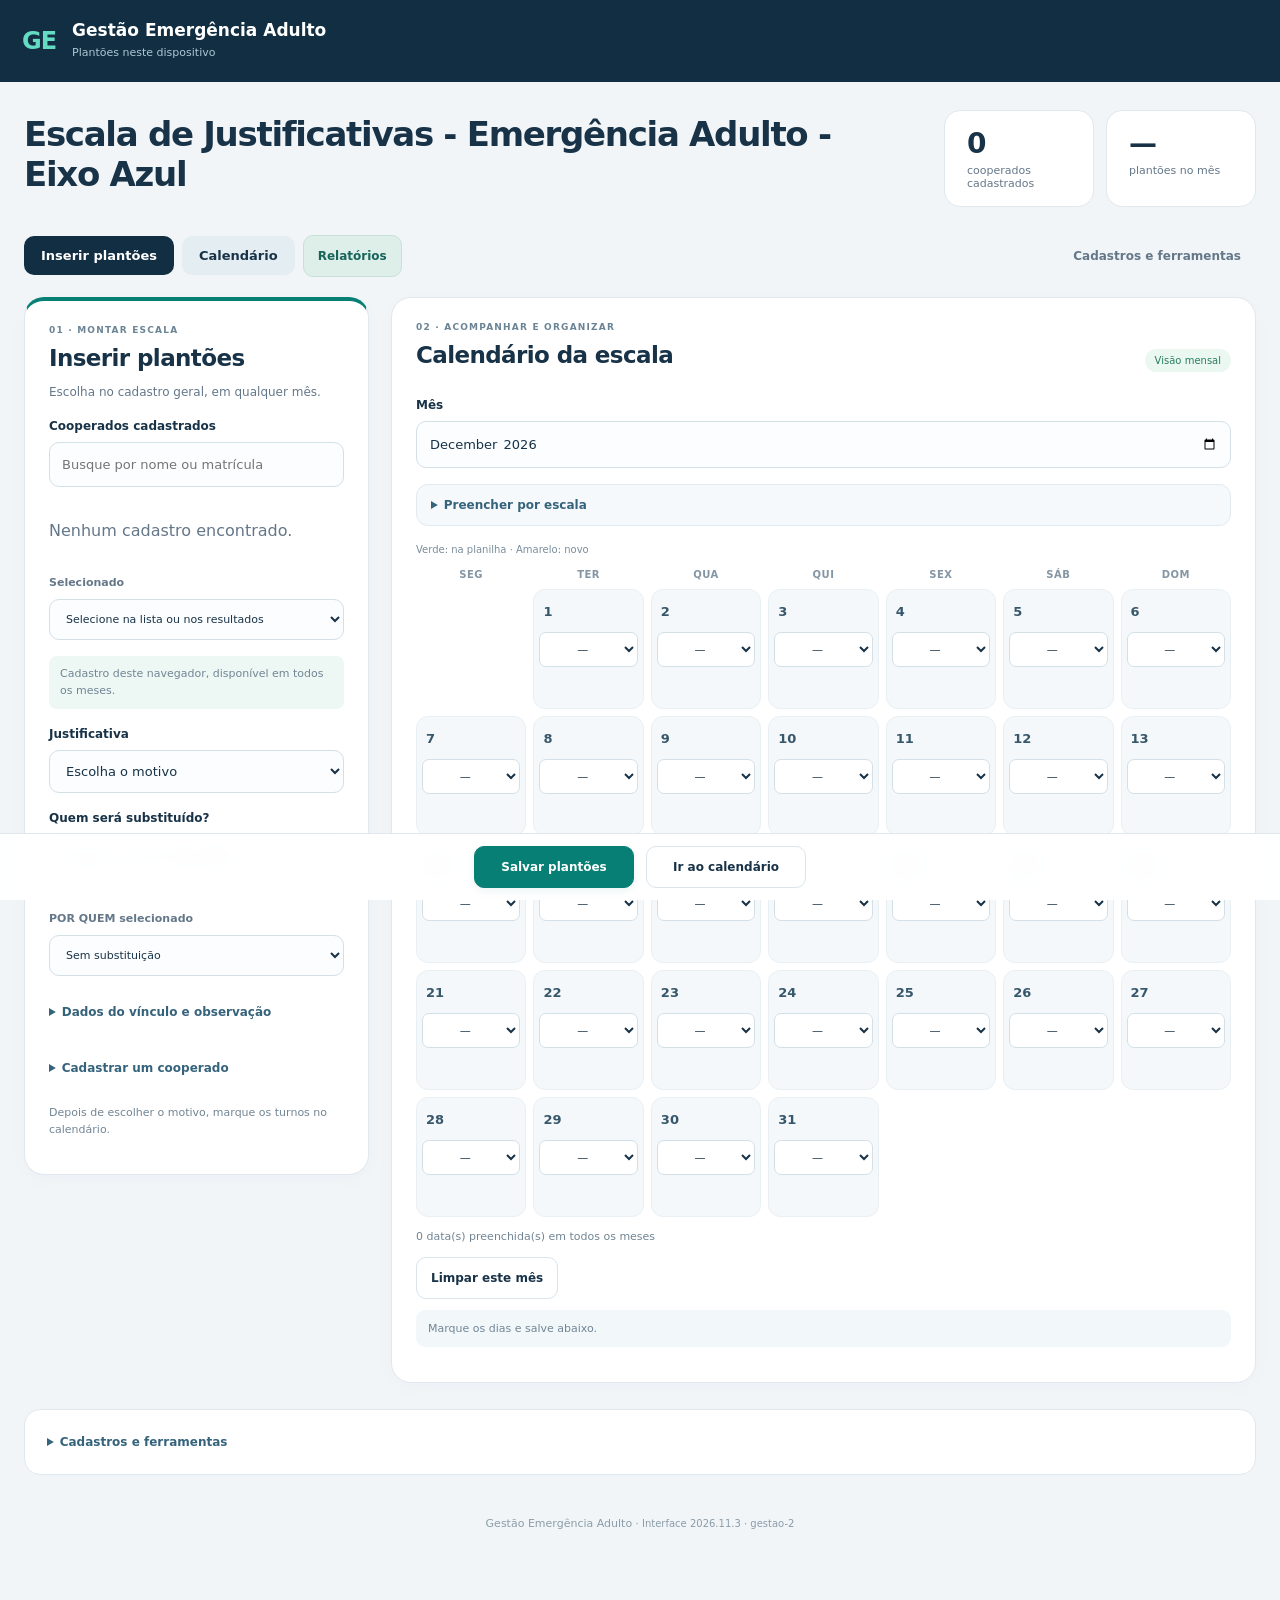
==== commit 8b625452: "Adiciona relatórios filtrados com gráficos e exportação Excel CSV e PDF" ====
--- a/google-apps-script/App.html
+++ b/google-apps-script/App.html
@@ -9,8 +9,28 @@
 .day-total{display:flex;align-items:center;justify-content:space-between;gap:4px;width:100%;min-height:40px;padding:6px 7px;background:#fff;border:1px solid #d9e8e2;color:#234d43;border-radius:8px;margin:3px 0}.day-total>span{padding:0!important;background:none!important;font-size:10px;font-weight:600}.day-total strong{font-size:22px;line-height:1.1;letter-spacing:-.5px}.day-role-counts{display:flex;justify-content:space-between;gap:4px;flex-wrap:wrap;font-size:9px;color:#55786e;padding:4px 2px 7px}.calendar-grid.team-view .day-turns{display:grid;grid-template-columns:1fr 1fr;gap:4px}.day-turns button.day-turn{display:flex;align-items:center;justify-content:space-between;gap:4px;min-height:28px;padding:4px 6px;border:1px solid #cce0d6;border-radius:6px;background:#e0f0e8;color:#335f50}.day-turns button.day-turn>span{font-size:10px;font-weight:650;padding:0;background:none}.day-turns button.day-turn>strong{font-size:15px;font-variant-numeric:tabular-nums;line-height:1.2}.day-turns button.day-turn[data-team-shift=MT]{background:#dbe9f6;border-color:#c5d8eb;color:#315d84}.day-turns button.day-turn.zero-count{background:#f3f6f7;border-color:#e5ebee;color:#91a2ac}.day-turns button.day-turn:hover{border-color:#6ba88e;background:#cde5d9}.team-totals{display:grid;grid-template-columns:repeat(3,minmax(0,1fr));gap:8px;margin:14px 0}.team-totals>div{background:#fff;border:1px solid #dde8ee;border-radius:11px;padding:12px}.team-totals strong{display:block;font-size:25px;line-height:1.1;color:#173d4d;font-variant-numeric:tabular-nums}.team-totals span{display:block;font-size:10px;color:#6c8292;margin-top:6px}.team-filters button{display:flex;align-items:center;justify-content:space-between;gap:12px;min-height:44px}.team-filters button strong{font-size:19px;line-height:1;font-variant-numeric:tabular-nums}.team-filters button span{font-size:11px}.team-filters button[aria-pressed=true] strong{color:#fff}#team-quantitative-note{padding:11px 13px;background:#edf5f8;border:1px solid #dce8ef;border-radius:9px;color:#507082}
 @media(max-width:1100px){.calendar-grid.team-view .day-turns{grid-template-columns:1fr}.day-total{padding:5px 3px}.day-total>span{font-size:8px}.day-total strong{font-size:20px}.day-role-counts{font-size:8px;gap:2px}.day-turns button.day-turn{padding:4px;min-height:26px}.day-turns button.day-turn>strong{font-size:14px}}
 @media(max-width:850px){.calendar-grid.team-view .calendar-day{padding:3px;min-height:225px}.day-total{flex-direction:column;gap:2px;min-height:45px;margin:2px 0 0;padding:4px 1px}.day-total strong{font-size:20px}.day-role-counts{gap:1px;justify-content:center;font-size:8px;padding:5px 0;min-height:29px}.day-role-counts span{white-space:nowrap}.day-turns button.day-turn{padding:4px 2px;gap:1px;min-height:28px}.day-turns button.day-turn>span{font-size:9px}.day-turns button.day-turn>strong{font-size:14px}.team-totals{gap:5px}.team-totals>div{padding:11px 8px}.team-totals strong{font-size:24px}.team-totals span{font-size:9px}.team-filters button{gap:9px;min-height:44px}.team-filters button span{font-size:10px}}
+/* Relatórios: filtros independentes da inserção e exportações completas. */
+.app-nav #open-reports{margin-left:0;background:#deefea;border-color:#c8e1d8;color:#176459}.reports-panel{margin-top:26px;scroll-margin-top:22px}.report-heading,.report-table-heading{display:flex;align-items:center;justify-content:space-between;gap:18px;flex-wrap:wrap}.report-heading h2{margin:0}.report-fields{border:0;padding:0;margin:18px 0 0;min-width:0}.report-period,.report-filter-grid{display:grid;grid-template-columns:repeat(3,minmax(0,1fr));gap:0 16px}.report-choice-field{border:1px solid #deeaed;border-radius:12px;padding:12px 14px;margin:12px 0;min-width:0}.report-choice-field legend{font-size:12px;font-weight:700;color:#47677a;padding:0 5px}.report-main-filters{display:grid;grid-template-columns:1fr 2fr;gap:16px}.report-checklist{display:flex;gap:10px 16px;flex-wrap:wrap}.report-checklist label,.report-inline-check{display:flex;align-items:center;gap:7px;font-size:12px;font-weight:500;margin:4px 0;cursor:pointer}.report-checklist input[type=checkbox],.report-inline-check input[type=checkbox]{appearance:auto;-webkit-appearance:checkbox;width:19px;height:19px;min-width:19px;flex:0 0 19px;padding:0;margin:0;border:initial;border-radius:0;background:initial;accent-color:#087f75}.report-check-actions{display:flex;gap:6px;margin-top:10px}.report-check-actions button{min-height:30px;padding:5px 10px;font-size:10px}#report-more-filters{border-top:1px solid #e2ebf0;border-bottom:1px solid #e2ebf0;padding:5px 0}#report-status{font-size:13px;background:#eef6f7;padding:12px 15px;border-radius:10px}.report-filter-description{font-size:11px;color:#587487;line-height:1.7;background:#f7fafb;padding:12px;border-radius:9px}.report-kpis{display:grid;grid-template-columns:repeat(6,minmax(0,1fr));gap:10px;margin:20px 0}.report-kpis>div{padding:17px 14px;background:#f4f9fa;border:1px solid #dce9ec;border-radius:13px}.report-kpis strong{display:block;font-size:27px;font-weight:750;line-height:1.1;letter-spacing:-.7px;color:#173f4b;font-variant-numeric:tabular-nums}.report-kpis span{font-size:10px;color:#6d8593;display:block;margin-top:9px;line-height:1.5}.report-result-options{display:flex;gap:16px;flex-wrap:wrap}.report-result-options label{min-width:210px;flex:1}.report-exports{display:flex;gap:8px;flex-wrap:wrap;margin:12px 0}.report-exports button{font-size:11px}.report-inline-check{margin:16px 0;font-size:11px}.report-warning{padding:12px 16px;background:#fff7e7;border:1px solid #e8ce98;border-radius:10px;margin:12px 0;font-size:12px;color:#795a26}.report-warning p{color:inherit;margin:5px 0}.report-charts{display:grid;grid-template-columns:1fr 1fr;gap:16px;margin:22px 0}.report-chart-card{border:1px solid #dfe9ef;border-radius:15px;padding:18px;min-width:0;background:#fff}.report-chart-card h3{font-size:14px;margin-bottom:18px;letter-spacing:-.1px}.report-bar-row{margin:13px 0}.report-bar-row>div{display:flex;align-items:baseline;justify-content:space-between;gap:14px;font-size:12px;line-height:1.4;margin-bottom:5px}.report-bar-row span{min-width:0;overflow-wrap:anywhere}.report-bar-row strong{flex-shrink:0;font-size:12px;color:#2b6b5c;font-variant-numeric:tabular-nums}.report-bar-row svg{display:block;width:100%;height:9px}.report-trend{width:100%;height:auto;min-height:180px}.report-trend text{font:11px Segoe UI,Arial,sans-serif;fill:#728998}.report-donut{display:flex;gap:20px;align-items:center;flex-wrap:wrap}.report-donut>svg{width:165px;flex:0 0 165px}.report-donut-total{fill:#183247;font-size:19px;font-weight:700}.report-donut p{font-size:12px}.report-donut strong{display:block;margin-top:5px;color:#335f71;font-size:12px}.report-donut i{width:10px;height:10px;border-radius:50%;display:inline-block;margin-right:6px}.report-chart-empty{padding:24px 0;font-size:12px;color:#8a9aa6}.report-table-heading{margin-top:25px}.report-table-heading h3{font-size:17px}.report-table-heading label{margin:0;min-width:210px}.report-table-scroll{max-height:520px;border:1px solid #e1e9ed;border-radius:9px}.report-table-scroll table{min-width:100%}.report-pagination{display:flex;align-items:center;justify-content:space-between;gap:10px;margin:14px 0}.report-pagination button{min-width:90px}.team-heading{flex-wrap:wrap}.team-heading #team-report{font-size:10px;min-height:36px;padding:8px 10px}
+@media(max-width:1100px){.report-kpis{grid-template-columns:repeat(3,minmax(0,1fr))}.report-period,.report-filter-grid{grid-template-columns:repeat(2,minmax(0,1fr))}}
+@media(max-width:650px){.reports-panel{padding:20px 14px}.report-heading{gap:10px}.report-heading h2{font-size:22px}.report-heading button{font-size:10px;min-height:36px;padding:8px 10px}.report-period,.report-filter-grid,.report-main-filters{grid-template-columns:1fr;gap:0}.report-main-filters>.report-choice-field{margin:8px 0}.report-checklist{gap:10px 13px}.report-checklist label{font-size:11px}.report-checklist input[type=checkbox]{width:21px;height:21px;min-width:21px;flex-basis:21px}.report-kpis{grid-template-columns:repeat(2,minmax(0,1fr));gap:8px}.report-kpis>div{padding:14px 11px}.report-kpis strong{font-size:27px}.report-kpis span{font-size:10px}.report-result-options label{min-width:100%}.report-exports button{flex:1;min-width:130px;font-size:10px;padding:10px}.report-charts{grid-template-columns:1fr;gap:12px}.report-chart-card{padding:15px}.report-bar-row>div{font-size:11px}.report-trend{min-height:145px}.report-donut{gap:12px}.report-donut>svg{width:130px;flex-basis:130px}.report-donut p{font-size:11px}.report-table-heading label{min-width:100%;margin-top:12px}.report-pagination button{min-width:75px;font-size:11px}}
 </style></head>
-<body><header><div class="brand">GE<span>Gestão Emergência Adulto<small id="app-status">Plantões neste dispositivo</small></span></div><button id="install" hidden>Instalar</button></header><main><section class="page-intro"><div><h1>Escala de Justificativas - Emergência Adulto - Eixo Azul</h1></div><div class="overview"><div><strong id="overview-catalog">0</strong><span>cooperados cadastrados</span></div><div><strong id="overview-month">—</strong><span>plantões no mês</span></div></div></section><nav class="app-nav"><a href="#entry-panel">Inserir plantões</a><a href="#calendar-panel">Calendário</a><button id="open-tools" type="button">Cadastros e ferramentas</button></nav><form id="entry"><div class="workspace"><section class="card" id="entry-panel"><div class="section-kicker">01 · MONTAR ESCALA</div><h2 id="form-title">Inserir plantões</h2><p class="section-description">Escolha no cadastro geral, em qualquer mês.</p><label>Cooperados cadastrados<input type="search" id="professional-search" placeholder="Busque por nome ou matrícula" autocomplete="off"></label><div id="professional-results" class="picker-results"></div><label class="selected-label">Selecionado<select id="professional" required><option value="">Escolha um profissional</option></select></label><p id="catalog-status" class="hint" role="status">Cadastro deste navegador, disponível em todos os meses.</p><p id="profile-summary" class="hint"></p><label>Justificativa<select id="reason" required><option value="">Escolha o motivo</option></select></label><label for="replacement-search">Quem será substituído?<input id="replacement-search" type="search" placeholder="Busque na lista POR QUEM" autocomplete="off" aria-controls="replacement-results"></label><div id="replacement-results" class="picker-results" aria-live="polite"></div><p id="replacement-native-status" class="hint"></p><label class="selected-label">POR QUEM selecionado<select id="replacement" aria-label="Profissional substituído"><option value="">Sem substituição</option></select></label><details id="profile-details"><summary>Dados do vínculo e observação</summary><div class="metadata"><label>Matrícula<input id="registration" maxlength="30" placeholder="Opcional"></label><label>Cooperativa<select id="cooperative" required><option value="">Selecione</option><option>COOPEN</option><option>COOPISAUDE</option></select></label><label>Função<select id="category" required><option value="">Selecione</option><option value="ENFERMEIRO">Enfermeiro</option><option value="TÉCNICO DE ENFERMAGEM">Técnico de enfermagem</option></select></label></div><button id="catalog-save" type="button" class="secondary">Salvar cadastro do cooperado</button><label>Observação<textarea id="notes" rows="2" maxlength="2000" placeholder="Opcional"></textarea></label></details><details><summary>Cadastrar um cooperado</summary><div class="inline"><input id="new-professional" aria-label="Nome do novo profissional" placeholder="Nome completo" maxlength="120"><button type="button" id="add-professional">Adicionar</button></div></details><p class="hint">Depois de escolher o motivo, marque os turnos no calendário.</p><button type="button" id="cancel" class="secondary" hidden>Cancelar edição</button></section><section class="card" id="calendar-panel"><div class="section-kicker">02 · ACOMPANHAR E ORGANIZAR</div><div class="calendar-title"><h2>Calendário da escala</h2><span class="live-pill">Visão mensal</span></div><div id="calendar-views" class="segmented" hidden><button id="view-professional" type="button" aria-pressed="true">Por cooperado</button><button id="view-team" type="button" aria-pressed="false">Equipe do dia</button></div><div id="calendar-connection" hidden><label>Mês / aba da planilha<select id="shared-sheet"></select></label><button id="shared-load" type="button" class="secondary">Atualizar calendário</button><p id="calendar-sync" role="status"></p><details class="monthly-cooperators"><summary>Consultar quem já tem plantões neste mês</summary><label>Buscar cooperado no mês<input id="monthly-professional-search" type="search" placeholder="Digite o nome" autocomplete="off"></label><label>Cooperados com plantões no mês<select id="monthly-professional"><option value="">Carregue o mês primeiro</option></select></label><p id="monthly-professional-summary" class="hint" role="status"></p></details></div><label id="calendar-month-label">Mês<input id="calendar-month" type="month" required></label><details id="schedule-panel"><summary>Preencher por escala</summary><label>Padrão<select id="schedule-type"><optgroup label="Plantões de 12 horas"><option value="n12x36">N — 12×36, dias alternados</option><option value="mt12x36">MT — 12×36, dias alternados</option><option value="n1f2">N — 12×60, 1 noite e 2 folgas</option></optgroup><optgroup label="Plantões de 24 horas"><option value="shift24x48">24×48 — MTN a cada 3 dias</option><option value="shift24x72">24×72 — MTN a cada 4 dias</option></optgroup><optgroup label="Dias de trabalho e folga"><option value="cycle5x2">5×2 — cinco dias e duas folgas</option><option value="cycle6x1">6×1 — seis dias e uma folga</option><option value="cycle4x2">4×2 — quatro dias e duas folgas</option><option value="custom-cycle">Ciclo personalizado</option></optgroup><optgroup label="Semanas fixas e alternadas"><option value="mt-alternating">MT — Seg/Qua/Sex ↔ Ter/Qui</option><option value="weekly">Dias fixos da semana</option></optgroup></select></label><div class="month-filters"><label>Data inicial<input id="schedule-start" type="date"></label><label>Data final<input id="schedule-end" type="date"></label></div><label id="schedule-anchor-label">Data-base do ciclo<input id="schedule-anchor" type="date"></label><p class="hint">Use a mesma data-base nos meses seguintes para manter a sequência. Nos ciclos, ela marca um dia de trabalho; no MT alternado, define a semana 1 ou 2.</p><label id="schedule-phase-label" hidden>Semana da data-base<select id="schedule-phase"><option value="1">Semana 1 — Seg/Qua/Sex</option><option value="2">Semana 2 — Ter/Qui</option></select></label><div id="schedule-cycle-controls" class="month-filters" hidden><label>Dias de trabalho<input id="schedule-work-days" type="number" min="1" max="14" value="5"></label><label>Dias de folga<input id="schedule-rest-days" type="number" min="1" max="14" value="2"></label></div><div id="schedule-weekly" hidden><label>Turno<select id="schedule-shift"><option>M</option><option>T</option><option>MT</option><option>N</option><option>9C</option></select></label><fieldset id="schedule-weekdays" class="weekday-choices"><legend>Dias da semana</legend><label><input type="checkbox" name="schedule-weekday" value="1">Seg</label><label><input type="checkbox" name="schedule-weekday" value="2">Ter</label><label><input type="checkbox" name="schedule-weekday" value="3">Qua</label><label><input type="checkbox" name="schedule-weekday" value="4">Qui</label><label><input type="checkbox" name="schedule-weekday" value="5">Sex</label><label><input type="checkbox" name="schedule-weekday" value="6">Sáb</label><label><input type="checkbox" name="schedule-weekday" value="0">Dom</label></fieldset></div><button id="schedule-preview" type="button" class="secondary">Conferir escala</button><p id="schedule-summary" role="status"></p><div class="table-scroll"><table id="schedule-table"></table></div><button id="schedule-apply" type="button" class="primary" disabled>Aplicar seleções no calendário</button><p class="hint">A prévia não altera a planilha. Dias já preenchidos são preservados. Confira antes de enviar.</p></details><button id="send-pending" type="button" class="primary" hidden disabled>Enviar seleções do mês</button><p class="calendar-legend">Verde: na planilha · Amarelo: novo<span id="removal-legend" hidden> · Vermelho: selecionado para remoção</span></p><p id="team-quantitative-note" class="hint" hidden>Quantitativo por dia: total de nomes únicos e equipe por turno. E = enfermeiros · TE = técnicos. MT também está incluído em M e T.</p><div class="calendar-week" aria-hidden="true"><span>Seg</span><span>Ter</span><span>Qua</span><span>Qui</span><span>Sex</span><span>Sáb</span><span>Dom</span></div><div id="calendar-grid" class="calendar-grid"></div><section id="day-team" class="day-team" hidden aria-labelledby="day-team-title"><div class="team-heading"><div><p class="eyebrow">EQUIPE ESCALADA</p><h3 id="day-team-title"></h3></div><button id="team-close" type="button" class="secondary" aria-label="Fechar equipe do dia">Fechar</button></div><p id="team-summary" class="hint" role="status"></p><div id="team-totals" class="team-totals" aria-label="Quantitativo da equipe"></div><div id="team-filters" class="team-filters" aria-label="Filtrar equipe por turno"></div><div id="team-list"></div><p class="hint">MT e MTN aparecem no filtro MT, em M e em T; as combinações com N também aparecem na noite. 9C tem filtro próprio. O total conta cada nome uma vez, mesmo quando participa de vários turnos.</p></section><p id="calendar-count" class="hint"></p><button id="clear-calendar" type="button" class="secondary">Limpar seleções</button><p id="calendar-instruction" class="hint">Marque os dias e salve abaixo.</p><details id="remote-details" hidden open><summary id="remote-details-summary">Plantões e justificativas do cooperado</summary><div id="shared-records"></div></details><details id="removal-panel" hidden><summary>Remover plantões por lista</summary><p>Cole a tabela inteira de <strong>seis ou oito colunas</strong>, ou NOME; DATA; TURNO. A leitura identifica data, nome e turno; títulos e cabeçalhos são ignorados.</p><label>Lista para remoção<textarea id="removal-text" rows="5" maxlength="1048576" placeholder="DATA&#9;NOME&#9;SETOR&#9;TURNO&#9;FUNÇÃO&#9;COOPERATIVA&#10;15/10/2026&#9;Nome do profissional&#9;Setor&#9;T&#9;Função&#9;Cooperativa"></textarea></label><p class="hint">Use datas completas para consultar outros meses. Datas sem ano usam o ano do calendário; apenas o dia usa o mês carregado. O turno precisa ser exatamente igual ao da célula: M não remove MT.</p><div class="tools"><label class="file-button">Abrir TXT/CSV<input id="removal-file" type="file" accept=".txt,.csv,.tsv,text/plain,text/csv" hidden></label><button id="removal-review" type="button" class="secondary">Conferir lista na planilha</button><button id="removal-execute" type="button" class="danger" disabled>Remover selecionados</button></div><p id="removal-summary" role="status" aria-live="polite">Confira a lista antes de remover.</p><div id="removal-results" class="removal-results"></div><p class="hint">Se houver mais de um registro com o mesmo nome, data e turno, escolha o vínculo e a justificativa na prévia. A remoção limpa somente as células dos plantões selecionados.</p></details></section></div></form><details id="tools-panel" class="tools-panel"><summary>Cadastros e ferramentas</summary><details id="tool-history"><summary>Histórico de registros locais <span id="count" class="badge">0 registros</span></summary><input type="search" id="search" aria-label="Buscar no histórico" placeholder="Buscar profissional ou data"><div id="records"></div></details><details id="tool-cadastros"><summary>Cadastro geral e importação</summary><p>Os cooperados deste cadastro ficam disponíveis mesmo em meses sem plantões.</p><button id="catalog-refresh" disabled type="button" class="secondary">Sincronizar cadastro com a planilha</button><section class="card bulk"><h2>Importar profissionais em lote</h2><p>Cole a lista copiada da planilha ou abra um arquivo TXT/CSV. Colunas: matrícula, nome, categoria e cooperativa.</p><label>Lista de profissionais<textarea id="bulk-text" rows="5" placeholder="MAT&#9;PROFISSIONAL DE ENFERMAGEM&#9;CATEGORIA&#9;COOPERATIVA"></textarea></label><div class="tools"><label class="file-button">Abrir TXT/CSV<input type="file" id="bulk-file" accept=".txt,.csv,.tsv,text/plain,text/csv" hidden></label><button id="bulk-review" class="secondary">Conferir lista</button><button id="bulk-import" class="primary" disabled>Importar cadastros novos</button></div><p id="bulk-summary" role="status"></p><p id="bulk-warning" class="hint"></p><div class="table-scroll"><table id="bulk-table"></table></div></section><section class="card bulk"><h2>Cadastro separado — POR QUEM</h2><p>Importe os nomes das pessoas substituídas, um por linha. Esta lista é independente dos cooperados acionados.</p><label>Nomes<textarea id="replacement-text" rows="5" placeholder="Um nome por linha"></textarea></label><div class="tools"><label class="file-button">Abrir lista TXT<input id="replacement-file" type="file" accept=".txt,text/plain" hidden></label><button id="replacement-review" class="secondary">Conferir nomes</button><button id="replacement-import" class="primary" disabled>Adicionar nomes à lista POR QUEM</button></div><p id="replacement-summary" role="status"></p><div class="table-scroll"><table id="replacement-table"></table></div></section></details><details id="tool-export"><summary>Copiar ou exportar registros locais</summary><section class="card monthly"><h2>Copiar para a planilha</h2><p>Escolha o mês e a função para gerar as linhas do bloco correspondente na planilha compartilhada.</p><div class="month-filters"><label>Mês<input type="month" id="month" required></label><label>Bloco<select id="month-category"><option value="ENFERMEIRO">Enfermeiros</option><option value="TÉCNICO DE ENFERMAGEM">Técnicos de enfermagem</option></select></label></div><p id="monthly-summary" class="hint"></p><p id="monthly-warning" role="alert"></p><div class="tools"><button id="copy-month" class="primary">Copiar linhas para colar</button><button id="download-month" class="secondary">Baixar planilha CSV</button></div><p class="hint">Na aba do mês, selecione a coluna A de uma linha vazia no bloco da função escolhida e cole. A cópia começa pela matrícula, sem cabeçalho, e termina nos dias: preserva as colunas CHD, CHN e CH. Não cole sobre registros existentes. As horas aparecem no CSV para conferência.</p><details><summary>Conferir grade mensal</summary><div class="table-scroll"><table id="monthly-table"></table></div></details><label id="copy-fallback-label" hidden>Copie manualmente o conteúdo abaixo<textarea id="copy-fallback" rows="6" readonly></textarea></label></section><button id="csv" type="button" class="secondary">Exportar lista simples CSV</button></details><details id="tool-backup"><summary>Backup e restauração</summary><p class="hint">Os cadastros locais ficam neste navegador. Faça backup para transferir entre dispositivos.</p><div class="tools"><button id="backup" type="button" class="secondary">Fazer backup</button><label class="file-button">Restaurar backup<input type="file" id="restore" accept="application/json,.json" hidden></label></div></details><details id="tool-connection"><summary>Configuração da conexão</summary><label>Usar<select id="calendar-mode"><option value="local">Registros deste dispositivo</option><option value="sheet" disabled>Planilha compartilhada</option></select></label><p id="shared-status">Para acessar a planilha, use a implantação Google Apps Script autorizada com sua conta.</p><details id="shared-help"><summary>Como conectar</summary><p>Veja as instruções da pasta google-apps-script no GitHub. Configure primeiro na cópia de teste, executando como o usuário que acessa.</p></details></details></details><footer>Gestão Emergência Adulto <span>· Interface 2026.11.2 · gestao-2</span></footer></main><div class="action-dock"><button id="save-local" form="entry" type="submit" class="primary">Salvar plantões</button><button type="button" id="calendar-jump" class="secondary">Ir ao calendário</button></div><dialog id="shift-editor" aria-labelledby="shift-editor-title"><form id="shift-editor-form"><h2 id="shift-editor-title">Alterar turno existente</h2><p id="shift-editor-record"></p><p id="shift-editor-reason"></p><p id="shift-editor-replacement"></p><p id="shift-editor-link" class="hint"></p><label>Novo turno<select id="shift-editor-code" required></select></label><p class="hint">A alteração preserva a justificativa, o POR QUEM e os dados do vínculo.</p><div class="tools"><button id="shift-editor-save" type="submit" class="primary">Salvar alteração</button><button id="shift-editor-cancel" type="button" class="secondary">Cancelar</button><button id="shift-editor-delete" type="button" class="danger">Excluir plantão</button></div></form></dialog><div id="message" role="status" aria-live="polite" hidden></div><script>/* Grade compatível com os blocos da planilha enviada. Sem acesso à planilha online. */
+<body><header><div class="brand">GE<span>Gestão Emergência Adulto<small id="app-status">Plantões neste dispositivo</small></span></div><button id="install" hidden>Instalar</button></header><main><section class="page-intro"><div><h1>Escala de Justificativas - Emergência Adulto - Eixo Azul</h1></div><div class="overview"><div><strong id="overview-catalog">0</strong><span>cooperados cadastrados</span></div><div><strong id="overview-month">—</strong><span>plantões no mês</span></div></div></section><nav class="app-nav"><a href="#entry-panel">Inserir plantões</a><a href="#calendar-panel">Calendário</a><button id="open-reports" type="button" aria-expanded="false">Relatórios</button><button id="open-tools" type="button">Cadastros e ferramentas</button></nav><form id="entry"><div class="workspace"><section class="card" id="entry-panel"><div class="section-kicker">01 · MONTAR ESCALA</div><h2 id="form-title">Inserir plantões</h2><p class="section-description">Escolha no cadastro geral, em qualquer mês.</p><label>Cooperados cadastrados<input type="search" id="professional-search" placeholder="Busque por nome ou matrícula" autocomplete="off"></label><div id="professional-results" class="picker-results"></div><label class="selected-label">Selecionado<select id="professional" required><option value="">Escolha um profissional</option></select></label><p id="catalog-status" class="hint" role="status">Cadastro deste navegador, disponível em todos os meses.</p><p id="profile-summary" class="hint"></p><label>Justificativa<select id="reason" required><option value="">Escolha o motivo</option></select></label><label for="replacement-search">Quem será substituído?<input id="replacement-search" type="search" placeholder="Busque na lista POR QUEM" autocomplete="off" aria-controls="replacement-results"></label><div id="replacement-results" class="picker-results" aria-live="polite"></div><p id="replacement-native-status" class="hint"></p><label class="selected-label">POR QUEM selecionado<select id="replacement" aria-label="Profissional substituído"><option value="">Sem substituição</option></select></label><details id="profile-details"><summary>Dados do vínculo e observação</summary><div class="metadata"><label>Matrícula<input id="registration" maxlength="30" placeholder="Opcional"></label><label>Cooperativa<select id="cooperative" required><option value="">Selecione</option><option>COOPEN</option><option>COOPISAUDE</option></select></label><label>Função<select id="category" required><option value="">Selecione</option><option value="ENFERMEIRO">Enfermeiro</option><option value="TÉCNICO DE ENFERMAGEM">Técnico de enfermagem</option></select></label></div><button id="catalog-save" type="button" class="secondary">Salvar cadastro do cooperado</button><label>Observação<textarea id="notes" rows="2" maxlength="2000" placeholder="Opcional"></textarea></label></details><details><summary>Cadastrar um cooperado</summary><div class="inline"><input id="new-professional" aria-label="Nome do novo profissional" placeholder="Nome completo" maxlength="120"><button type="button" id="add-professional">Adicionar</button></div></details><p class="hint">Depois de escolher o motivo, marque os turnos no calendário.</p><button type="button" id="cancel" class="secondary" hidden>Cancelar edição</button></section><section class="card" id="calendar-panel"><div class="section-kicker">02 · ACOMPANHAR E ORGANIZAR</div><div class="calendar-title"><h2>Calendário da escala</h2><span class="live-pill">Visão mensal</span></div><div id="calendar-views" class="segmented" hidden><button id="view-professional" type="button" aria-pressed="true">Por cooperado</button><button id="view-team" type="button" aria-pressed="false">Equipe do dia</button></div><div id="calendar-connection" hidden><label>Mês / aba da planilha<select id="shared-sheet"></select></label><button id="shared-load" type="button" class="secondary">Atualizar calendário</button><p id="calendar-sync" role="status"></p><details class="monthly-cooperators"><summary>Consultar quem já tem plantões neste mês</summary><label>Buscar cooperado no mês<input id="monthly-professional-search" type="search" placeholder="Digite o nome" autocomplete="off"></label><label>Cooperados com plantões no mês<select id="monthly-professional"><option value="">Carregue o mês primeiro</option></select></label><p id="monthly-professional-summary" class="hint" role="status"></p></details></div><label id="calendar-month-label">Mês<input id="calendar-month" type="month" required></label><details id="schedule-panel"><summary>Preencher por escala</summary><label>Padrão<select id="schedule-type"><optgroup label="Plantões de 12 horas"><option value="n12x36">N — 12×36, dias alternados</option><option value="mt12x36">MT — 12×36, dias alternados</option><option value="n1f2">N — 12×60, 1 noite e 2 folgas</option></optgroup><optgroup label="Plantões de 24 horas"><option value="shift24x48">24×48 — MTN a cada 3 dias</option><option value="shift24x72">24×72 — MTN a cada 4 dias</option></optgroup><optgroup label="Dias de trabalho e folga"><option value="cycle5x2">5×2 — cinco dias e duas folgas</option><option value="cycle6x1">6×1 — seis dias e uma folga</option><option value="cycle4x2">4×2 — quatro dias e duas folgas</option><option value="custom-cycle">Ciclo personalizado</option></optgroup><optgroup label="Semanas fixas e alternadas"><option value="mt-alternating">MT — Seg/Qua/Sex ↔ Ter/Qui</option><option value="weekly">Dias fixos da semana</option></optgroup></select></label><div class="month-filters"><label>Data inicial<input id="schedule-start" type="date"></label><label>Data final<input id="schedule-end" type="date"></label></div><label id="schedule-anchor-label">Data-base do ciclo<input id="schedule-anchor" type="date"></label><p class="hint">Use a mesma data-base nos meses seguintes para manter a sequência. Nos ciclos, ela marca um dia de trabalho; no MT alternado, define a semana 1 ou 2.</p><label id="schedule-phase-label" hidden>Semana da data-base<select id="schedule-phase"><option value="1">Semana 1 — Seg/Qua/Sex</option><option value="2">Semana 2 — Ter/Qui</option></select></label><div id="schedule-cycle-controls" class="month-filters" hidden><label>Dias de trabalho<input id="schedule-work-days" type="number" min="1" max="14" value="5"></label><label>Dias de folga<input id="schedule-rest-days" type="number" min="1" max="14" value="2"></label></div><div id="schedule-weekly" hidden><label>Turno<select id="schedule-shift"><option>M</option><option>T</option><option>MT</option><option>N</option><option>9C</option></select></label><fieldset id="schedule-weekdays" class="weekday-choices"><legend>Dias da semana</legend><label><input type="checkbox" name="schedule-weekday" value="1">Seg</label><label><input type="checkbox" name="schedule-weekday" value="2">Ter</label><label><input type="checkbox" name="schedule-weekday" value="3">Qua</label><label><input type="checkbox" name="schedule-weekday" value="4">Qui</label><label><input type="checkbox" name="schedule-weekday" value="5">Sex</label><label><input type="checkbox" name="schedule-weekday" value="6">Sáb</label><label><input type="checkbox" name="schedule-weekday" value="0">Dom</label></fieldset></div><button id="schedule-preview" type="button" class="secondary">Conferir escala</button><p id="schedule-summary" role="status"></p><div class="table-scroll"><table id="schedule-table"></table></div><button id="schedule-apply" type="button" class="primary" disabled>Aplicar seleções no calendário</button><p class="hint">A prévia não altera a planilha. Dias já preenchidos são preservados. Confira antes de enviar.</p></details><button id="send-pending" type="button" class="primary" hidden disabled>Enviar seleções do mês</button><p class="calendar-legend">Verde: na planilha · Amarelo: novo<span id="removal-legend" hidden> · Vermelho: selecionado para remoção</span></p><p id="team-quantitative-note" class="hint" hidden>Quantitativo por dia: total de nomes únicos e equipe por turno. E = enfermeiros · TE = técnicos. MT também está incluído em M e T.</p><div class="calendar-week" aria-hidden="true"><span>Seg</span><span>Ter</span><span>Qua</span><span>Qui</span><span>Sex</span><span>Sáb</span><span>Dom</span></div><div id="calendar-grid" class="calendar-grid"></div><section id="day-team" class="day-team" hidden aria-labelledby="day-team-title"><div class="team-heading"><div><p class="eyebrow">EQUIPE ESCALADA</p><h3 id="day-team-title"></h3></div><button id="team-report" type="button" class="secondary">Relatório deste dia</button><button id="team-close" type="button" class="secondary" aria-label="Fechar equipe do dia">Fechar</button></div><p id="team-summary" class="hint" role="status"></p><div id="team-totals" class="team-totals" aria-label="Quantitativo da equipe"></div><div id="team-filters" class="team-filters" aria-label="Filtrar equipe por turno"></div><div id="team-list"></div><p class="hint">MT e MTN aparecem no filtro MT, em M e em T; as combinações com N também aparecem na noite. 9C tem filtro próprio. O total conta cada nome uma vez, mesmo quando participa de vários turnos.</p></section><p id="calendar-count" class="hint"></p><button id="clear-calendar" type="button" class="secondary">Limpar seleções</button><p id="calendar-instruction" class="hint">Marque os dias e salve abaixo.</p><details id="remote-details" hidden open><summary id="remote-details-summary">Plantões e justificativas do cooperado</summary><div id="shared-records"></div></details><details id="removal-panel" hidden><summary>Remover plantões por lista</summary><p>Cole a tabela inteira de <strong>seis ou oito colunas</strong>, ou NOME; DATA; TURNO. A leitura identifica data, nome e turno; títulos e cabeçalhos são ignorados.</p><label>Lista para remoção<textarea id="removal-text" rows="5" maxlength="1048576" placeholder="DATA&#9;NOME&#9;SETOR&#9;TURNO&#9;FUNÇÃO&#9;COOPERATIVA&#10;15/10/2026&#9;Nome do profissional&#9;Setor&#9;T&#9;Função&#9;Cooperativa"></textarea></label><p class="hint">Use datas completas para consultar outros meses. Datas sem ano usam o ano do calendário; apenas o dia usa o mês carregado. O turno precisa ser exatamente igual ao da célula: M não remove MT.</p><div class="tools"><label class="file-button">Abrir TXT/CSV<input id="removal-file" type="file" accept=".txt,.csv,.tsv,text/plain,text/csv" hidden></label><button id="removal-review" type="button" class="secondary">Conferir lista na planilha</button><button id="removal-execute" type="button" class="danger" disabled>Remover selecionados</button></div><p id="removal-summary" role="status" aria-live="polite">Confira a lista antes de remover.</p><div id="removal-results" class="removal-results"></div><p class="hint">Se houver mais de um registro com o mesmo nome, data e turno, escolha o vínculo e a justificativa na prévia. A remoção limpa somente as células dos plantões selecionados.</p></details></section></div></form><section id="reports-panel" class="card reports-panel" hidden aria-labelledby="reports-title">
+<div class="report-heading"><h2 id="reports-title">Relatórios</h2><button id="close-reports" type="button" class="secondary">Fechar relatórios</button></div>
+<form id="report-form"><fieldset id="report-fields" class="report-fields">
+<div class="report-period"><label>Origem<select id="report-source"><option value="sheet">Planilha conectada</option><option value="local">Registros deste navegador</option></select></label><label>Período<select id="report-mode"><option value="month">Um mês</option><option value="day">Um dia específico</option><option value="months">Selecionar meses</option><option value="range">Intervalo de datas</option></select></label><label id="report-month-label">Mês<select id="report-month"></select></label><label id="report-day-label" hidden>Dia<input id="report-day" type="date"></label><label id="report-start-label" hidden>Data inicial<input id="report-start" type="date"></label><label id="report-end-label" hidden>Data final<input id="report-end" type="date"></label></div>
+<fieldset id="report-months-field" class="report-choice-field" hidden><legend>Meses do relatório</legend><div id="report-months" class="report-checklist"></div></fieldset>
+<div class="report-main-filters"><fieldset class="report-choice-field"><legend>Profissão</legend><div class="report-checklist"><label><input type="checkbox" name="report-category" value="ENFERMEIRO" checked>Enfermeiros</label><label><input type="checkbox" name="report-category" value="TÉCNICO DE ENFERMAGEM" checked>Técnicos de enfermagem</label></div></fieldset><fieldset class="report-choice-field"><legend>Turnos</legend><div id="report-shifts" class="report-checklist"></div><div class="report-check-actions"><button id="report-all-shifts" type="button" class="secondary">Todos</button><button id="report-clear-shifts" type="button" class="secondary">Limpar</button></div></fieldset></div>
+<details id="report-more-filters"><summary>Mais filtros: cooperado, cooperativa, justificativa, POR QUEM e dias da semana</summary><div class="report-filter-grid"><label>Cooperado ou matrícula<input id="report-professional" type="search" placeholder="Nome ou matrícula" autocomplete="off"></label><label>Cooperativa<select id="report-cooperative"><option value="">Todas</option></select></label><label>Justificativa<select id="report-reason"><option value="">Todas</option></select></label><label>POR QUEM<input id="report-replacement" type="search" placeholder="Nome da pessoa substituída" autocomplete="off"></label><label>Substituição<select id="report-substitution"><option value="any">Com ou sem substituição</option><option value="yes">Somente com POR QUEM preenchido</option><option value="no">Somente sem substituição</option></select></label><label>Como filtrar os turnos<select id="report-shift-mode"><option value="coverage">Incluir combinados: M inclui MT/MN/MTN</option><option value="exact">Somente o código exato da célula</option></select></label></div><fieldset class="report-choice-field"><legend>Dias da semana</legend><div id="report-weekdays" class="report-checklist"></div></fieldset></details>
+<div class="tools"><button id="report-generate" type="submit" class="primary">Gerar / atualizar relatório</button><button id="report-reset" type="button" class="secondary">Limpar filtros</button></div></fieldset></form>
+<p id="report-status" role="status" aria-live="polite">Escolha o período e gere o relatório. As consultas não alteram a escala.</p>
+<div id="report-output" hidden><p id="report-meta" class="hint"></p><p id="report-filter-description" class="report-filter-description"></p><div id="report-stale" class="report-warning" hidden>A escala mudou após a consulta. Gere o relatório novamente para atualizar os dados e liberar as exportações.</div><div id="report-warnings" class="report-warning" hidden></div><div id="report-kpis" class="report-kpis"></div>
+<div class="report-result-options"><label>Medida dos gráficos<select id="report-metric"><option value="hours">Horas registradas</option><option value="records">Plantões registrados</option></select></label><label>Agrupar resumo por<select id="report-group"><option value="professional">Cooperado</option><option value="day">Dia</option><option value="month">Mês</option><option value="category">Profissão</option><option value="code">Código do turno</option><option value="reason">Justificativa</option><option value="cooperative">Cooperativa</option><option value="replacement">POR QUEM</option><option value="weekday">Dia da semana</option></select></label></div>
+<div class="report-exports"><button id="report-xlsx" type="button" class="primary">Baixar Excel (.xlsx)</button><button id="report-csv-detail" type="button" class="secondary">CSV dos plantões</button><button id="report-csv-summary" type="button" class="secondary">CSV do resumo</button><button id="report-print" type="button" class="secondary">Imprimir / salvar PDF</button><button id="report-html" type="button" class="secondary">Baixar relatório com gráficos</button></div><label class="report-inline-check"><input id="report-include-details" type="checkbox">Incluir todos os plantões na versão impressa / HTML</label>
+<p class="hint">Horas correspondem ao plantão completo dos registros filtrados. Um MT vale 12h, mesmo ao filtrar M. Os gráficos de turnos usam o código registrado na célula. “Participação” representa a parcela da carga registrada, sem comparar com uma jornada contratual.</p>
+<div id="report-charts" class="report-charts"></div>
+<div class="report-table-heading"><h3 id="report-table-title">Resumo</h3><label>Exibir<select id="report-table-mode"><option value="summary">Resumo agrupado</option><option value="detail">Plantões detalhados</option></select></label></div><p id="report-table-count" class="hint"></p><div class="table-scroll report-table-scroll"><table id="report-table"></table></div><div class="report-pagination"><button id="report-prev" type="button" class="secondary">Anterior</button><span id="report-page" class="hint"></span><button id="report-next" type="button" class="secondary">Próxima</button></div><p class="hint">As exportações incluem todos os resultados filtrados, mesmo quando a tabela mostra apenas uma página.</p>
+</div></section>
+<details id="tools-panel" class="tools-panel"><summary>Cadastros e ferramentas</summary><details id="tool-history"><summary>Histórico de registros locais <span id="count" class="badge">0 registros</span></summary><input type="search" id="search" aria-label="Buscar no histórico" placeholder="Buscar profissional ou data"><div id="records"></div></details><details id="tool-cadastros"><summary>Cadastro geral e importação</summary><p>Os cooperados deste cadastro ficam disponíveis mesmo em meses sem plantões.</p><button id="catalog-refresh" disabled type="button" class="secondary">Sincronizar cadastro com a planilha</button><section class="card bulk"><h2>Importar profissionais em lote</h2><p>Cole a lista copiada da planilha ou abra um arquivo TXT/CSV. Colunas: matrícula, nome, categoria e cooperativa.</p><label>Lista de profissionais<textarea id="bulk-text" rows="5" placeholder="MAT&#9;PROFISSIONAL DE ENFERMAGEM&#9;CATEGORIA&#9;COOPERATIVA"></textarea></label><div class="tools"><label class="file-button">Abrir TXT/CSV<input type="file" id="bulk-file" accept=".txt,.csv,.tsv,text/plain,text/csv" hidden></label><button id="bulk-review" class="secondary">Conferir lista</button><button id="bulk-import" class="primary" disabled>Importar cadastros novos</button></div><p id="bulk-summary" role="status"></p><p id="bulk-warning" class="hint"></p><div class="table-scroll"><table id="bulk-table"></table></div></section><section class="card bulk"><h2>Cadastro separado — POR QUEM</h2><p>Importe os nomes das pessoas substituídas, um por linha. Esta lista é independente dos cooperados acionados.</p><label>Nomes<textarea id="replacement-text" rows="5" placeholder="Um nome por linha"></textarea></label><div class="tools"><label class="file-button">Abrir lista TXT<input id="replacement-file" type="file" accept=".txt,text/plain" hidden></label><button id="replacement-review" class="secondary">Conferir nomes</button><button id="replacement-import" class="primary" disabled>Adicionar nomes à lista POR QUEM</button></div><p id="replacement-summary" role="status"></p><div class="table-scroll"><table id="replacement-table"></table></div></section></details><details id="tool-export"><summary>Copiar ou exportar registros locais</summary><section class="card monthly"><h2>Copiar para a planilha</h2><p>Escolha o mês e a função para gerar as linhas do bloco correspondente na planilha compartilhada.</p><div class="month-filters"><label>Mês<input type="month" id="month" required></label><label>Bloco<select id="month-category"><option value="ENFERMEIRO">Enfermeiros</option><option value="TÉCNICO DE ENFERMAGEM">Técnicos de enfermagem</option></select></label></div><p id="monthly-summary" class="hint"></p><p id="monthly-warning" role="alert"></p><div class="tools"><button id="copy-month" class="primary">Copiar linhas para colar</button><button id="download-month" class="secondary">Baixar planilha CSV</button></div><p class="hint">Na aba do mês, selecione a coluna A de uma linha vazia no bloco da função escolhida e cole. A cópia começa pela matrícula, sem cabeçalho, e termina nos dias: preserva as colunas CHD, CHN e CH. Não cole sobre registros existentes. As horas aparecem no CSV para conferência.</p><details><summary>Conferir grade mensal</summary><div class="table-scroll"><table id="monthly-table"></table></div></details><label id="copy-fallback-label" hidden>Copie manualmente o conteúdo abaixo<textarea id="copy-fallback" rows="6" readonly></textarea></label></section><button id="csv" type="button" class="secondary">Exportar lista simples CSV</button></details><details id="tool-backup"><summary>Backup e restauração</summary><p class="hint">Os cadastros locais ficam neste navegador. Faça backup para transferir entre dispositivos.</p><div class="tools"><button id="backup" type="button" class="secondary">Fazer backup</button><label class="file-button">Restaurar backup<input type="file" id="restore" accept="application/json,.json" hidden></label></div></details><details id="tool-connection"><summary>Configuração da conexão</summary><label>Usar<select id="calendar-mode"><option value="local">Registros deste dispositivo</option><option value="sheet" disabled>Planilha compartilhada</option></select></label><p id="shared-status">Para acessar a planilha, use a implantação Google Apps Script autorizada com sua conta.</p><details id="shared-help"><summary>Como conectar</summary><p>Veja as instruções da pasta google-apps-script no GitHub. Configure primeiro na cópia de teste, executando como o usuário que acessa.</p></details></details></details><footer>Gestão Emergência Adulto <span>· Interface 2026.11.3 · gestao-2</span></footer></main><div class="action-dock"><button id="save-local" form="entry" type="submit" class="primary">Salvar plantões</button><button type="button" id="calendar-jump" class="secondary">Ir ao calendário</button></div><dialog id="shift-editor" aria-labelledby="shift-editor-title"><form id="shift-editor-form"><h2 id="shift-editor-title">Alterar turno existente</h2><p id="shift-editor-record"></p><p id="shift-editor-reason"></p><p id="shift-editor-replacement"></p><p id="shift-editor-link" class="hint"></p><label>Novo turno<select id="shift-editor-code" required></select></label><p class="hint">A alteração preserva a justificativa, o POR QUEM e os dados do vínculo.</p><div class="tools"><button id="shift-editor-save" type="submit" class="primary">Salvar alteração</button><button id="shift-editor-cancel" type="button" class="secondary">Cancelar</button><button id="shift-editor-delete" type="button" class="danger">Excluir plantão</button></div></form></dialog><div id="message" role="status" aria-live="polite" hidden></div><script>/* Grade compatível com os blocos da planilha enviada. Sem acesso à planilha online. */
 (function(root){
  const HOURS={M:[6,0],T:[6,0],MT:[12,0],N:[0,12],'9C':[9,0],MN:[6,12],TN:[6,12],MTN:[12,12]};
  const norm=v=>String(v||'').trim().replace(/\s+/g,' ').normalize('NFD').replace(/[\u0300-\u036f]/g,'').toUpperCase();
@@ -129,6 +149,64 @@
  }
  const targetKey=r=>JSON.stringify([r.sheet,r.row,r.date]);
  root.RemovalList={parse,dateOf,targetKey,limit};if(typeof module!=='undefined')module.exports=root.RemovalList;
+})(typeof window==='undefined'?globalThis:window);
+</script><script>(function(root){
+ const norm=v=>String(v??'').trim().replace(/\s+/g,' ').normalize('NFD').replace(/[\u0300-\u036f]/g,'').toUpperCase();
+ const hours=Object.assign(Object.create(null),{M:6,T:6,MT:12,N:12,'9C':9,MN:18,TN:18,MTN:24}),coverage=Object.assign(Object.create(null),{M:['M'],T:['T'],MT:['M','T','MT'],N:['N'],'9C':['9C'],MN:['M','N'],TN:['T','N'],MTN:['M','T','MT','N']}),codes=Object.keys(hours),categories=['ENFERMEIRO','TÉCNICO DE ENFERMAGEM'];
+ const monthNames=['JAN','FEV','MAR','ABRIL','MAIO','JUN','JUL','AGT','SET','OUT','NOV','DEZ'];
+ const escape=v=>String(v??'').replace(/[&<>"']/g,c=>({'&':'&amp;','<':'&lt;','>':'&gt;','"':'&quot;',"'":'&#39;'}[c]));
+ function validDate(value){if(typeof value!=='string'||!/^\d{4}-\d{2}-\d{2}$/.test(value))return false;const d=new Date(value+'T12:00:00Z');return !isNaN(d)&&d.toISOString().slice(0,10)===value;}
+ function dates(month){if(!/^\d{4}-(0[1-9]|1[0-2])$/.test(month))throw Error('Mês inválido no relatório.');const [y,m]=month.split('-').map(Number),days=new Date(Date.UTC(y,m,0)).getUTCDate();return Array.from({length:days},(_,i)=>month+'-'+String(i+1).padStart(2,'0'));}
+ const tokens=q=>norm(q).split(' ').filter(Boolean),matches=(text,q)=>{const query=tokens(q).sort((a,b)=>b.length-a.length);if(!query.length)return true;const words=norm(text).split(' ').sort((a,b)=>a.length-b.length);return query.every(t=>{const index=words.findIndex(w=>w.includes(t));if(index<0)return false;words.splice(index,1);return true;});};
+ function normalize(snapshots){const out=[],seen=new Map();for(const snapshot of snapshots){dates(snapshot.month);for(const r of snapshot.records){if(!validDate(r.date)||!r.date.startsWith(snapshot.month+'-')||!Array.isArray(r.meta)||r.meta.length!==5||!r.meta[1]||typeof r.code!=='string'||!r.code)throw Error('Há registro incompleto ou fora do mês no relatório.');if(!categories.includes(r.category))throw Error('Há registro sem profissão definida. Complete os dados no histórico antes de gerar o relatório.');const item={sheet:snapshot.sheet,row:r.row,date:r.date,month:snapshot.month,code:r.code,category:r.category,registration:String(r.meta[0]),name:String(r.meta[1]),cooperative:String(r.meta[2]),reason:String(r.meta[3]),replacement:String(r.meta[4]),hours:hours[r.code]??null};const key=JSON.stringify([item.sheet,item.row,item.date]);if(seen.has(key)){if(JSON.stringify(seen.get(key))!==JSON.stringify(item))throw Error('Há versões diferentes da mesma célula. Consulte a planilha novamente.');continue;}seen.set(key,item);out.push(item);}}
+ return out.sort((a,b)=>a.date.localeCompare(b.date)||a.name.localeCompare(b.name,'pt-BR')||String(a.row).localeCompare(String(b.row),undefined,{numeric:true}));}
+ function configuration(o){if(o.mode==='day'&&!validDate(o.day))throw Error('Escolha uma data válida.');if(o.mode==='range'){if(!validDate(o.start)||!validDate(o.end)||o.end<o.start)throw Error('Escolha um intervalo de datas válido.');if((Date.parse(o.end)-Date.parse(o.start))/86400000>365)throw Error('Use um intervalo de até 366 dias.');}if(!['day','month','months','range'].includes(o.mode))throw Error('Escolha o período do relatório.');if(o.mode==='month'&&!o.month||o.mode==='months'&&!o.months?.length)throw Error('Selecione pelo menos um mês.');if(!o.categories?.length)throw Error('Selecione pelo menos uma profissão.');if(!o.shifts?.length)throw Error('Selecione pelo menos um turno.');if(!o.weekdays?.length)throw Error('Selecione pelo menos um dia da semana.');}
+ function periodDates(snapshots,o){configuration(o);return [...new Set(snapshots.flatMap(s=>dates(s.month)))].filter(d=>(o.mode!=='day'||d===o.day)&&(o.mode!=='range'||d>=o.start&&d<=o.end)&&o.weekdays.includes(new Date(d+'T12:00:00Z').getUTCDay())).sort();}
+ function shiftMatches(r,o){return o.shifts.some(code=>code==='OUTROS'?!coverage[r.code]:o.shiftMode==='exact'?r.code===code:(coverage[r.code]||[]).includes(code));}
+ function filter(records,selectedDates,o){const allowed=new Set(selectedDates);return records.filter(r=>allowed.has(r.date)&&o.categories.includes(r.category)&&shiftMatches(r,o)&&(!o.cooperative||norm(r.cooperative)===norm(o.cooperative))&&(!o.reason||norm(r.reason)===norm(o.reason))&&matches(r.name+' '+r.registration,o.professional)&&matches(r.replacement,o.replacement)&&(o.substitution!=='yes'||!!r.replacement.trim())&&(o.substitution!=='no'||!r.replacement.trim()));}
+ function bucket(key,label=key){return {key,label,records:0,hours:0,unknownHours:0,peopleSet:new Set(),dateSet:new Set(),registrations:new Set(),categories:new Set(),cooperatives:new Set()};}
+ function add(b,r){b.records++;b.hours+=r.hours||0;b.unknownHours+=r.hours===null?1:0;b.peopleSet.add(norm(r.name));b.dateSet.add(r.date);if(r.registration)b.registrations.add(r.registration);b.categories.add(r.category);b.cooperatives.add(r.cooperative);}
+ function finish(b){return {...b,people:b.peopleSet.size,days:b.dateSet.size,registrations:[...b.registrations].join(' / '),categories:[...b.categories].join(' / '),cooperatives:[...b.cooperatives].join(' / '),peopleSet:undefined,dateSet:undefined};}
+ function aggregate(records,key,label,defaults=[]){const map=new Map(defaults.map(v=>[v.key,bucket(v.key,v.label)]));for(const r of records){const k=key(r);if(!map.has(k))map.set(k,bucket(k,label(r)));add(map.get(k),r);}return [...map.values()].map(finish);}
+ function analyze(snapshots,o){const all=normalize(snapshots),selectedDates=periodDates(snapshots,o),records=filter(all,selectedDates,o),groups={};
+ groups.professional=aggregate(records,r=>norm(r.name),r=>r.name).sort((a,b)=>b.hours-a.hours||b.records-a.records||a.label.localeCompare(b.label,'pt-BR'));
+ groups.day=aggregate(records,r=>r.date,r=>r.date,selectedDates.map(date=>({key:date,label:date}))).sort((a,b)=>a.key.localeCompare(b.key));
+ const months=[...new Set(selectedDates.map(d=>d.slice(0,7)))];groups.month=aggregate(records,r=>r.month,r=>r.month,months.map(month=>({key:month,label:month}))).sort((a,b)=>a.key.localeCompare(b.key));
+ groups.category=aggregate(records,r=>r.category,r=>r.category,o.categories.map(v=>({key:v,label:v})));
+ groups.code=aggregate(records,r=>r.code,r=>r.code).sort((a,b)=>codes.indexOf(a.key)-codes.indexOf(b.key));
+ for(const [name,empty]of [['reason','Sem justificativa'],['cooperative','Sem cooperativa'],['replacement','Sem substituição']])groups[name]=aggregate(records,r=>norm(r[name])||'—',r=>r[name]||empty).sort((a,b)=>b.records-a.records||a.label.localeCompare(b.label,'pt-BR'));
+ const weekNames=['Domingo','Segunda-feira','Terça-feira','Quarta-feira','Quinta-feira','Sexta-feira','Sábado'];groups.weekday=aggregate(records,r=>String(new Date(r.date+'T12:00:00Z').getUTCDay()),r=>weekNames[new Date(r.date+'T12:00:00Z').getUTCDay()],[1,2,3,4,5,6,0].filter(v=>o.weekdays.includes(v)).map(v=>({key:String(v),label:weekNames[v]})));
+ const people=new Set(records.map(r=>norm(r.name))),personDays=new Set(records.map(r=>JSON.stringify([norm(r.name),r.date]))),duplicateKeys=new Set();let duplicates=0;
+ for(const r of records){const key=JSON.stringify([norm(r.name),norm(r.registration),norm(r.cooperative),r.category,r.date,r.code]);if(duplicateKeys.has(key))duplicates++;duplicateKeys.add(key);}
+ const warnings=[];const unknownHours=records.filter(r=>r.hours===null).length;if(unknownHours)warnings.push(unknownHours+' registro(s) com código sem carga horária definida. Eles aparecem nos plantões, sem entrar na soma de horas.');if(duplicates)warnings.push(duplicates+' possível(is) duplicidade(s) de profissional/vínculo, data e código. As células são mantidas no relatório; confira antes de usar as horas como carga efetiva.');
+ return {records,groups,dates:selectedDates,months,options:{...o},warnings,stats:{records:records.length,hours:records.reduce((sum,r)=>sum+(r.hours||0),0),people:people.size,days:groups.day.filter(b=>b.records).length,selectedDays:selectedDates.length,averagePeople:selectedDates.length?personDays.size/selectedDates.length:0,peakPeople:Math.max(0,...groups.day.map(b=>b.people)),unknownHours,duplicates}};
+ }
+ function requestedMonths(o,available,source='sheet'){configuration(o);let expected=[];if(o.mode==='day')expected=[o.day.slice(0,7)];else if(o.mode==='range'){let cursor=o.start.slice(0,7),end=o.end.slice(0,7);while(cursor<=end){expected.push(cursor);const [y,m]=cursor.split('-').map(Number);cursor=(m===12?y+1:y)+'-'+String(m===12?1:m+1).padStart(2,'0');}}else return {sheets:o.mode==='month'?[o.month]:o.months,expectedMonths:{}};
+ const sheets=expected.map(month=>source==='local'?month:monthNames[Number(month.slice(5,7))-1]);if(new Set(sheets).size!==sheets.length)throw Error('Este intervalo repete um mês em anos diferentes. A planilha possui uma aba por mês.');if(source==='sheet'&&sheets.some(s=>!available.includes(s)))throw Error('Falta uma aba mensal para o período escolhido.');return {sheets,expectedMonths:Object.fromEntries(sheets.map((sheet,i)=>[sheet,expected[i]]))};}
+ function local(records,months){return months.map(month=>({sheet:month,month,records:records.flatMap(r=>r.dates.filter(d=>d.date.startsWith(month+'-')).map(d=>({row:r.id,date:d.date,code:(root.Monthly||require('./monthly.js')).combine(d.shifts),category:r.category,meta:[r.registration||'',r.professionalName||r.professional,r.cooperative||'',r.reason||'',r.replacement||'']})))}));}
+ function signature(records){return JSON.stringify(records.map(r=>[r.row,r.date,r.code,r.category,...r.meta]).sort((a,b)=>String(a[0]).localeCompare(String(b[0]))||a[1].localeCompare(b[1])));}
+ const detailedHeaders=['DATA','MÊS','PROFISSIONAL','MATRÍCULA','PROFISSÃO','COOPERATIVA','TURNO REGISTRADO','JUSTIFICATIVA','POR QUEM','HORAS DO PLANTÃO','ABA','LINHA / ID'];
+ const detailedRows=result=>result.records.map(r=>[r.date,r.month,r.name,r.registration,r.category,r.cooperative,r.code,r.reason,r.replacement,r.hours===null?'':r.hours,r.sheet,r.row]);
+ const groupHeaders=['GRUPO','PLANTÕES REGISTRADOS','HORAS REGISTRADAS','COOPERADOS DISTINTOS','DIAS COM PLANTÃO','REGISTROS SEM HORAS'];
+ const groupRows=(result,key)=>result.groups[key].map(g=>[g.label,g.records,g.hours,g.people,g.days,g.unknownHours]);
+ function exportGroup(result,key){const rows=groupRows(result,key);if(key!=='professional')return {headers:groupHeaders,rows};return {headers:[...groupHeaders,'PARTICIPAÇÃO NAS HORAS (%)','MATRÍCULAS','PROFISSÕES','COOPERATIVAS'],rows:rows.map((row,i)=>{const g=result.groups.professional[i];return [...row,Number((result.stats.hours?g.hours/result.stats.hours*100:0).toFixed(2)),g.registrations,g.categories,g.cooperatives];})};}
+ function csv(headers,rows){const cell=v=>{let s=typeof v==='number'?String(v).replace('.',','):String(v??'');if(/^[\s\u0000-\u001f]*[=+@-]/.test(s))s="'"+s;return '"'+s.replace(/"/g,'""')+'"';};return '\ufeff'+[headers,...rows].map(row=>row.map(cell).join(';')).join('\r\n');}
+ root.Reports={norm,hours,coverage,codes,categories,monthNames,escape,validDate,dates,normalize,analyze,requestedMonths,local,signature,detailedHeaders,detailedRows,groupHeaders,groupRows,exportGroup,csv};if(typeof module!=='undefined')module.exports=root.Reports;
+})(typeof window==='undefined'?globalThis:window);
+</script><script>/* XLSX Open XML, ZIP sem compressão, sem dependências nem fórmulas provenientes dos dados. */
+(function(root){
+ const xml=v=>String(v??'').replace(/[\x00-\x08\x0b\x0c\x0e-\x1f]/g,'').replace(/[&<>"']/g,c=>({'&':'&amp;','<':'&lt;','>':'&gt;','"':'&quot;',"'":'&apos;'}[c]));
+ const bytes=s=>new TextEncoder().encode(s),column=index=>{let s='';for(let n=index+1;n;n=Math.floor((n-1)/26))s=String.fromCharCode(65+(n-1)%26)+s;return s;};
+ function sheetXml(rows){const width=rows.reduce((max,row)=>Math.max(max,row.length),1);return '<?xml version="1.0" encoding="UTF-8" standalone="yes"?><worksheet xmlns="http://schemas.openxmlformats.org/spreadsheetml/2006/main"><sheetViews><sheetView workbookViewId="0"><pane ySplit="1" topLeftCell="A2" activePane="bottomLeft" state="frozen"/></sheetView></sheetViews><cols>'+Array.from({length:width},(_,i)=>'<col min="'+(i+1)+'" max="'+(i+1)+'" width="'+(i===0?28:22)+'" customWidth="1"/>').join('')+'</cols><sheetData>'+rows.map((row,i)=>'<row r="'+(i+1)+'">'+row.map((value,j)=>{const ref=column(j)+(i+1);if(value&&typeof value==='object'&&value.date){const serial=Math.round((Date.parse(value.date+'T00:00:00Z')-Date.UTC(1899,11,30))/86400000);return '<c r="'+ref+'" s="2"><v>'+serial+'</v></c>';}if(typeof value==='number'&&Number.isFinite(value))return '<c r="'+ref+'"><v>'+value+'</v></c>';return '<c r="'+ref+'" t="inlineStr"'+(i===0?' s="1"':'')+'><is><t xml:space="preserve">'+xml(value)+'</t></is></c>';}).join('')+'</row>').join('')+'</sheetData><autoFilter ref="A1:'+column(width-1)+rows.length+'"/></worksheet>';}
+ const crcTable=Array.from({length:256},(_,i)=>{let c=i;for(let k=0;k<8;k++)c=c&1?0xedb88320^(c>>>1):c>>>1;return c>>>0;});
+ function crc(data){let value=0xffffffff;for(const b of data)value=crcTable[(value^b)&255]^(value>>>8);return (value^0xffffffff)>>>0;}
+ function header(size){const b=new Uint8Array(size);return {b,v:new DataView(b.buffer)};}
+ function zip(files){const parts=[],central=[];let offset=0;for(const [name,text]of files){const path=bytes(name),data=bytes(text),sum=crc(data),h=header(30);h.v.setUint32(0,0x04034b50,true);h.v.setUint16(4,20,true);h.v.setUint16(6,0x800,true);h.v.setUint16(12,33,true);h.v.setUint32(14,sum,true);h.v.setUint32(18,data.length,true);h.v.setUint32(22,data.length,true);h.v.setUint16(26,path.length,true);parts.push(h.b,path,data);const c=header(46);c.v.setUint32(0,0x02014b50,true);c.v.setUint16(4,20,true);c.v.setUint16(6,20,true);c.v.setUint16(8,0x800,true);c.v.setUint16(14,33,true);c.v.setUint32(16,sum,true);c.v.setUint32(20,data.length,true);c.v.setUint32(24,data.length,true);c.v.setUint16(28,path.length,true);c.v.setUint32(42,offset,true);central.push(c.b,path);offset+=h.b.length+path.length+data.length;}
+ const centralSize=central.reduce((n,p)=>n+p.length,0),end=header(22);end.v.setUint32(0,0x06054b50,true);end.v.setUint16(8,files.length,true);end.v.setUint16(10,files.length,true);end.v.setUint32(12,centralSize,true);end.v.setUint32(16,offset,true);const all=[...parts,...central,end.b],out=new Uint8Array(all.reduce((n,p)=>n+p.length,0));let cursor=0;for(const part of all){out.set(part,cursor);cursor+=part.length;}return out;}
+ function workbook(sheets){if(!sheets.length)throw Error('Não há tabelas para exportar.');const names=new Set();for(const sheet of sheets){if(!sheet.name||sheet.name.length>31||/[\\/?*\[\]:]/.test(sheet.name)||names.has(sheet.name.toUpperCase()))throw Error('Nome de aba inválido na exportação.');names.add(sheet.name.toUpperCase());}
+ const types='<?xml version="1.0" encoding="UTF-8"?><Types xmlns="http://schemas.openxmlformats.org/package/2006/content-types"><Default Extension="rels" ContentType="application/vnd.openxmlformats-package.relationships+xml"/><Default Extension="xml" ContentType="application/xml"/><Override PartName="/xl/workbook.xml" ContentType="application/vnd.openxmlformats-officedocument.spreadsheetml.sheet.main+xml"/><Override PartName="/xl/styles.xml" ContentType="application/vnd.openxmlformats-officedocument.spreadsheetml.styles+xml"/>'+sheets.map((_,i)=>'<Override PartName="/xl/worksheets/sheet'+(i+1)+'.xml" ContentType="application/vnd.openxmlformats-officedocument.spreadsheetml.worksheet+xml"/>').join('')+'</Types>';
+ const files=[['[Content_Types].xml',types],['_rels/.rels','<?xml version="1.0" encoding="UTF-8"?><Relationships xmlns="http://schemas.openxmlformats.org/package/2006/relationships"><Relationship Id="rId1" Type="http://schemas.openxmlformats.org/officeDocument/2006/relationships/officeDocument" Target="xl/workbook.xml"/></Relationships>'],['xl/workbook.xml','<?xml version="1.0" encoding="UTF-8"?><workbook xmlns="http://schemas.openxmlformats.org/spreadsheetml/2006/main" xmlns:r="http://schemas.openxmlformats.org/officeDocument/2006/relationships"><sheets>'+sheets.map((s,i)=>'<sheet name="'+xml(s.name)+'" sheetId="'+(i+1)+'" r:id="rId'+(i+1)+'"/>').join('')+'</sheets></workbook>'],['xl/_rels/workbook.xml.rels','<?xml version="1.0" encoding="UTF-8"?><Relationships xmlns="http://schemas.openxmlformats.org/package/2006/relationships">'+sheets.map((_,i)=>'<Relationship Id="rId'+(i+1)+'" Type="http://schemas.openxmlformats.org/officeDocument/2006/relationships/worksheet" Target="worksheets/sheet'+(i+1)+'.xml"/>').join('')+'<Relationship Id="rId'+(sheets.length+1)+'" Type="http://schemas.openxmlformats.org/officeDocument/2006/relationships/styles" Target="styles.xml"/></Relationships>'],['xl/styles.xml','<?xml version="1.0" encoding="UTF-8"?><styleSheet xmlns="http://schemas.openxmlformats.org/spreadsheetml/2006/main"><numFmts count="1"><numFmt numFmtId="164" formatCode="dd/mm/yyyy"/></numFmts><fonts count="2"><font><sz val="11"/><name val="Calibri"/></font><font><b/><color rgb="FFFFFFFF"/><sz val="11"/><name val="Calibri"/></font></fonts><fills count="3"><fill><patternFill patternType="none"/></fill><fill><patternFill patternType="gray125"/></fill><fill><patternFill patternType="solid"><fgColor rgb="FF112E42"/><bgColor indexed="64"/></patternFill></fill></fills><borders count="1"><border><left/><right/><top/><bottom/><diagonal/></border></borders><cellStyleXfs count="1"><xf numFmtId="0" fontId="0" fillId="0" borderId="0"/></cellStyleXfs><cellXfs count="3"><xf numFmtId="0" fontId="0" fillId="0" borderId="0" xfId="0"/><xf numFmtId="0" fontId="1" fillId="2" borderId="0" xfId="0" applyFont="1" applyFill="1"/><xf numFmtId="164" fontId="0" fillId="0" borderId="0" xfId="0" applyNumberFormat="1"/></cellXfs><cellStyles count="1"><cellStyle name="Normal" xfId="0" builtinId="0"/></cellStyles></styleSheet>']];sheets.forEach((s,i)=>files.push(['xl/worksheets/sheet'+(i+1)+'.xml',sheetXml(s.rows)]));return zip(files);}
+ root.ReportXlsx={workbook};if(typeof module!=='undefined')module.exports=root.ReportXlsx;
 })(typeof window==='undefined'?globalThis:window);
 </script><script>const REASONS = ["A SERVIÇO DA JUSTIÇA", "A SERVIÇO DA JUSTIÇA ELEITORAL", "ACOMPANHAMENTO FAMILIAR", "AGUARDANDO CONTRATAÇÃO", "ATESTADO MÉDICO", "CIHDOTT", "COMPARECIMENTO A AUDIÊNCIA", "CONGRESSO", "ENEM/VESTIBULAR", "ESCALA EM ABERTO", "FALECIMENTO DE FAMILIAR", "FALTA NÃO JUSTIFICADA", "FÉRIAS", "FOLGA BANCO DE HORAS", "FOLGA DE CASAMENTO", "FOLGA DOAÇÃO DE SANGUE", "FOLGA TRE", "LICENÇA GESTAÇÃO", "LICENÇA INSS DOENÇA", "LICENÇA MATERNIDADE", "LICENÇA PATERNIDADE", "NECESSIDADE DE AUMENTO DA EQUIPE", "REMANEJAMENTO", "REUNIÃO EXTERNA/TREINAMENTO", "ROTINA", "SUSPENSÃO ADMINISTRATIVA"];
 const SHIFTS = ['M','T','MT','N','9C'];
@@ -165,7 +243,7 @@
 function validDate(s){if(typeof s!=='string'||!/^\d{4}-\d{2}-\d{2}$/.test(s))return false;const d=new Date(s+'T12:00:00Z');return !isNaN(d)&&d.toISOString().slice(0,10)===s;}
 function message(text){$('message').textContent=text;$('message').hidden=false;clearTimeout(message.timer);message.timer=setTimeout(()=>$('message').hidden=true,6000);}
 try{const raw=localStorage.getItem(KEY);if(raw){const data=JSON.parse(raw);if(!validState(data))throw Error();state=data;}}catch{storageBroken=true;message('Não foi possível ler os dados salvos. Restaure um backup válido; os dados existentes não serão sobrescritos.');}
-function persist(next){if(!validState(next)){message('Os dados não podem ser salvos neste dispositivo. Confira os campos do cadastro.');return false;}if(storageBroken){message('Restaure um backup válido antes de salvar novos dados.');return false;}try{localStorage.setItem(KEY,JSON.stringify(next));state=next;return true;}catch{message('Não foi possível salvar. Verifique o espaço e as permissões do navegador.');return false;}}
+function persist(next){if(!validState(next)){message('Os dados não podem ser salvos neste dispositivo. Confira os campos do cadastro.');return false;}if(storageBroken){message('Restaure um backup válido antes de salvar novos dados.');return false;}try{localStorage.setItem(KEY,JSON.stringify(next));state=next;document.dispatchEvent(new CustomEvent('gestao:local-updated'));return true;}catch{message('Não foi possível salvar. Verifique o espaço e as permissões do navegador.');return false;}}
 function textNode(tag,text,cls){const e=document.createElement(tag);e.textContent=text;if(cls)e.className=cls;return e;}
 function fillProfile(){const profile=profileFor();for(const field of ['registration','cooperative','category']){const value=profile?.[field]||'';if($(field).tagName==='SELECT'&&value&&![...$(field).options].some(o=>o.value===value))$(field).add(new Option(value,value));$(field).value=value;}$('profile-summary').textContent=[profile.registration,profile.cooperative,profile.category].filter(Boolean).join(' · ');$('profile-details').open=!profile.cooperative||!profile.category;invalidateSchedule();if(inSheetMode())syncMonthlyProfessional();$('remote-details').open=true;renderCalendar();renderSharedRecords();}
 $('professional').onchange=fillProfile;
@@ -328,7 +406,9 @@
 function googleCall(name,arg){return new Promise((resolve,reject)=>{
 const api=window.google?.script?.run;
 if(!api)return reject(Error('Abra o aplicativo pela URL da implantação do Apps Script para conectar à planilha.'));
-const runner=api.withSuccessHandler(resolve).withFailureHandler(reject);
+const affected=name==='removeMonthlyShifts'?[...new Set(arg.targets.map(t=>t.sheet))]:['insertMonthlyShifts','changeMonthlyShift','updateMonthlyShift'].includes(name)?[arg.sheet]:[];
+const invalidate=()=>{if(affected.length)document.dispatchEvent(new CustomEvent('gestao:sheets-invalidated',{detail:affected}));};
+const runner=api.withSuccessHandler(result=>{invalidate();resolve(result);}).withFailureHandler(error=>{invalidate();reject(error);});
 if(typeof runner[name]!=='function')return reject(Error(`A implantação está sem a função ${name}. Atualize Code.gs e App.html no Apps Script, salve e publique em Implantar → Gerenciar implantações → Editar → Nova versão → Implantar. Depois reabra a URL do aplicativo.`));
 runner[name](arg);
 });}
@@ -342,14 +422,14 @@
 $('catalog-refresh').onclick=()=>syncCatalog(true);
 $('catalog-save').onclick=()=>{const label=$('professional').value;if(!label)return message('Escolha ou cadastre um cooperado primeiro.');const profile={name:profileFor().name||label,registration:$('registration').value.trim(),cooperative:$('cooperative').value,category:$('category').value};if(!profile.cooperative||!profile.category)return message('Preencha a cooperativa e a função para salvar o cadastro.');if(persist({...state,profiles:{...state.profiles,[label]:profile}})){options();fillProfile();syncCatalog();message('Cadastro salvo para todos os meses.');}};
 
-async function initShared(){if(!window.google?.script?.run)return;$('shared-help').hidden=true;loadNativeReplacements();$('app-status').textContent='Planilha conectada com sua conta Google';googleCall('getIntegrationInfo').then(info=>{$('app-status').textContent='Planilha conectada · conexão '+info.version+(info.removalVersion?' · remoção '+info.removalVersion:'')+(info.editVersion?' · edição '+info.editVersion:'')+(info.performanceVersion?' · '+info.performanceVersion:'')+(info.workspaceVersion?' · '+info.workspaceVersion:'');if(info.workspaceVersion){catalogEnabled=true;syncCatalog();}else $('catalog-status').textContent='Cadastro local disponível. Atualize Code.gs e App.html para sincronizar o cadastro geral.';}).catch(()=>{$('app-status').textContent='Planilha conectada · atualize Code.gs e publique Nova versão para identificar a conexão';});$('calendar-mode').querySelector('[value="sheet"]').disabled=false;$('calendar-mode').value='sheet';$('shared-status').textContent='Conectado com sua conta Google. Carregue o mês no calendário.';renderCalendar();try{const tabs=await googleCall('listMonthlySheets');for(const t of tabs)$('shared-sheet').add(new Option(t,t));const preferred=['JAN','FEV','MAR','ABRIL','MAIO','JUN','JUL','AGT','SET','OUT','NOV','DEZ'][new Date().getMonth()];if(tabs.includes(preferred))$('shared-sheet').value=preferred;if(tabs.length)await loadShared();}catch(e){$('shared-status').textContent=e.message;}}
+async function initShared(){if(!window.google?.script?.run)return;$('shared-help').hidden=true;loadNativeReplacements();$('app-status').textContent='Planilha conectada com sua conta Google';googleCall('getIntegrationInfo').then(info=>{$('app-status').textContent='Planilha conectada · conexão '+info.version+(info.removalVersion?' · remoção '+info.removalVersion:'')+(info.editVersion?' · edição '+info.editVersion:'')+(info.performanceVersion?' · '+info.performanceVersion:'')+(info.workspaceVersion?' · '+info.workspaceVersion:'')+(info.reportsVersion?' · '+info.reportsVersion:'');if(info.workspaceVersion){catalogEnabled=true;syncCatalog();}else $('catalog-status').textContent='Cadastro local disponível. Atualize Code.gs e App.html para sincronizar o cadastro geral.';}).catch(()=>{$('app-status').textContent='Planilha conectada · atualize Code.gs e publique Nova versão para identificar a conexão';});$('calendar-mode').querySelector('[value="sheet"]').disabled=false;$('calendar-mode').value='sheet';$('shared-status').textContent='Conectado com sua conta Google. Carregue o mês no calendário.';renderCalendar();try{const tabs=await googleCall('listMonthlySheets');for(const t of tabs)$('shared-sheet').add(new Option(t,t));document.dispatchEvent(new CustomEvent('gestao:sheets-ready'));const preferred=['JAN','FEV','MAR','ABRIL','MAIO','JUN','JUL','AGT','SET','OUT','NOV','DEZ'][new Date().getMonth()];if(tabs.includes(preferred))$('shared-sheet').value=preferred;if(tabs.length)await loadShared();}catch(e){$('shared-status').textContent=e.message;}}
 function renderSharedRecords(){
 $('shared-records').replaceChildren();const records=selectedRemoteRecords();$('remote-details-summary').textContent=records.length?`Plantões de ${records[0].meta[1]} · ${records.length}`:'Plantões e justificativas do cooperado';
 if(!sharedSnapshot||!$('remote-details').open)return;if(!records.length){$('shared-records').append(textNode('p',$('monthly-professional').value?'Nenhum plantão para este cooperado.':'Selecione um cooperado na lista do mês.','hint'));return;}
 for(const r of records){const card=textNode('div','','record');card.append(textNode('strong',`${formatDate(r.date)} · ${r.code}`),textNode('p',`Justificativa: ${r.meta[3]||'—'}`),textNode('p',`POR QUEM: ${r.meta[4]||'—'}`),textNode('p',[r.meta[0]&&'Matrícula '+r.meta[0],r.meta[2],r.category,'linha '+r.row].filter(Boolean).join(' · ')));const actions=textNode('div','','actions'),edit=textNode('button','Alterar turno','secondary'),button=textNode('button','Excluir este plantão','secondary');edit.type=button.type='button';edit.disabled=button.disabled=sharedBusy;edit.onclick=()=>openRemoteEditor(r);button.onclick=()=>deleteRemote(r);actions.append(edit,button);card.append(actions);$('shared-records').append(card);}
 }
 $('remote-details').ontoggle=renderSharedRecords;
-function acceptSharedSnapshot(snapshot){if(snapshot.structureChanged){removalSequence++;removalReview=null;selectedRemovals.clear();$('removal-results').replaceChildren();$('removal-summary').textContent='A planilha recebeu novas linhas. Confira a lista de remoção novamente.';}sharedSnapshot=snapshot;remoteRecordsByName=new Map();for(const r of snapshot.records){const key=Professionals.norm(r.meta[1]);if(!remoteRecordsByName.has(key))remoteRecordsByName.set(key,[]);remoteRecordsByName.get(key).push(r);}let profilesChanged=false;for(const r of snapshot.records){const name=r.meta[1],registration=r.meta[0]||'',cooperative=r.meta[2]||'',category=r.category;const label=`${name} · ${cooperative} · ${registration||'sem matrícula'} · ${category==='ENFERMEIRO'?'Enfermeiro':'Técnico'}`;if(!remoteProfiles[label]){remoteProfiles[label]={name,registration,cooperative,category};profilesChanged=true;}}for(const records of remoteRecordsByName.values())records.sort((a,b)=>a.date.localeCompare(b.date)||a.row-b.row);if(profilesChanged){const next=Professionals.catalog(state,Object.values(remoteProfiles));if(next!==state)persist(next);remoteVersion++;options();syncCatalog();}$('monthly-professional-search').value='';syncMonthlyProfessional();const pending=draftSlots();for(const record of selectedInsertionRecords())if(pending[record.date]===record.code&&Professionals.norm(record.meta[3])===Professionals.norm($('reason').value)&&Professionals.norm(record.meta[4])===Professionals.norm($('replacement').value))delete pending[record.date];$('calendar-mode').value='sheet';$('calendar-month').value=snapshot.month;$('shared-status').textContent=`${snapshot.records.length} plantões carregados de ${snapshot.sheet}. Consulte os cooperados do mês no calendário.`;}
+function acceptSharedSnapshot(snapshot){if(snapshot.structureChanged){removalSequence++;removalReview=null;selectedRemovals.clear();$('removal-results').replaceChildren();$('removal-summary').textContent='A planilha recebeu novas linhas. Confira a lista de remoção novamente.';}sharedSnapshot=snapshot;remoteRecordsByName=new Map();for(const r of snapshot.records){const key=Professionals.norm(r.meta[1]);if(!remoteRecordsByName.has(key))remoteRecordsByName.set(key,[]);remoteRecordsByName.get(key).push(r);}let profilesChanged=false;for(const r of snapshot.records){const name=r.meta[1],registration=r.meta[0]||'',cooperative=r.meta[2]||'',category=r.category;const label=`${name} · ${cooperative} · ${registration||'sem matrícula'} · ${category==='ENFERMEIRO'?'Enfermeiro':'Técnico'}`;if(!remoteProfiles[label]){remoteProfiles[label]={name,registration,cooperative,category};profilesChanged=true;}}for(const records of remoteRecordsByName.values())records.sort((a,b)=>a.date.localeCompare(b.date)||a.row-b.row);if(profilesChanged){const next=Professionals.catalog(state,Object.values(remoteProfiles));if(next!==state)persist(next);remoteVersion++;options();syncCatalog();}$('monthly-professional-search').value='';syncMonthlyProfessional();const pending=draftSlots();for(const record of selectedInsertionRecords())if(pending[record.date]===record.code&&Professionals.norm(record.meta[3])===Professionals.norm($('reason').value)&&Professionals.norm(record.meta[4])===Professionals.norm($('replacement').value))delete pending[record.date];$('calendar-mode').value='sheet';$('calendar-month').value=snapshot.month;$('shared-status').textContent=`${snapshot.records.length} plantões carregados de ${snapshot.sheet}. Consulte os cooperados do mês no calendário.`;document.dispatchEvent(new CustomEvent('gestao:sheet-updated',{detail:snapshot}));}
 async function loadShared(incoming){
 closeRemoteEditor();const sheet=$('shared-sheet').value;
 if(incoming?.sheet===sheet){sharedLoadSequence++;acceptSharedSnapshot(incoming);return;}
@@ -388,4 +468,55 @@
 $('calendar-jump').onclick=()=>$('calendar-panel').scrollIntoView({behavior:'smooth',block:'start'});
 $('open-tools').onclick=()=>{$('tools-panel').open=true;$('tools-panel').scrollIntoView({behavior:'smooth',block:'start'});};
 options();replacementOptions();renderCalendar();render();initShared();
+</script><script>(function(){
+ const R=window.Reports,X=window.ReportXlsx,el=id=>document.getElementById(id),checked=name=>[...document.querySelectorAll('[name="'+name+'"]:checked')].map(e=>e.value),esc=R.escape,nf=new Intl.NumberFormat('pt-BR',{maximumFractionDigits:2}),number=n=>nf.format(n),groupNames={professional:'Cooperado',day:'Dia',month:'Mês',category:'Profissão',code:'Código registrado',reason:'Justificativa',cooperative:'Cooperativa',replacement:'POR QUEM',weekday:'Dia da semana'};
+ let data=null,result=null,busy=false,stale=false,staleSheets=new Set(),page=0,analysisKey='',queryTimer=null,sequence=0,updateSequence=0;const updates=new Map(),exportIds=['report-xlsx','report-csv-detail','report-csv-summary','report-print','report-html'];
+ const dateLabel=value=>R.validDate(value)?value.split('-').reverse().join('/'):value,monthLabel=month=>new Date(month+'-01T12:00:00Z').toLocaleDateString('pt-BR',{month:'long',year:'numeric',timeZone:'UTC'}),categoryLabel=v=>v==='ENFERMEIRO'?'Enfermeiros':v==='TÉCNICO DE ENFERMAGEM'?'Técnicos de enfermagem':v;
+ function available(){if(el('report-source').value==='sheet')return [...el('shared-sheet').options].map(o=>({value:o.value,label:o.textContent})).filter(o=>o.value);const months=[...new Set(state.records.flatMap(r=>r.dates.map(d=>d.date.slice(0,7))))].sort();if(!months.length)months.push(today().slice(0,7));return months.map(value=>({value,label:monthLabel(value)}));}
+ function choice(name,value,label,selected=true){const wrapper=textNode('label',''),input=document.createElement('input');input.type='checkbox';input.name=name;input.value=value;input.checked=selected;wrapper.append(input,document.createTextNode(label));return wrapper;}
+ for(const code of [...R.codes,'OUTROS'])el('report-shifts').append(choice('report-shift',code,code==='OUTROS'?'Outros códigos':code));
+ for(const [value,label]of [[1,'Seg'],[2,'Ter'],[3,'Qua'],[4,'Qui'],[5,'Sex'],[6,'Sáb'],[0,'Dom']])el('report-weekdays').append(choice('report-weekday',String(value),label));
+ function populatePeriods(){const options=available(),old=el('report-month').value,picked=new Set(checked('report-month-choice')),preferred=old&&options.some(o=>o.value===old)?old:options.some(o=>o.value===el('shared-sheet').value)?el('shared-sheet').value:options[0]?.value;el('report-month').replaceChildren();el('report-months').replaceChildren();for(const item of options){el('report-month').add(new Option(item.label,item.value));el('report-months').append(choice('report-month-choice',item.value,item.label,picked.size?picked.has(item.value):item.value===preferred));}if(preferred)el('report-month').value=preferred;}
+ function periodUI(){const mode=el('report-mode').value;for(const [id,on]of [['month',mode==='month'],['day',mode==='day'],['start',mode==='range'],['end',mode==='range']]){el('report-'+id+'-label').hidden=!on;el('report-'+id).disabled=!on;el('report-'+id).required=on;}el('report-months-field').hidden=mode!=='months';}
+ function config(){return {mode:el('report-mode').value,day:el('report-day').value,month:el('report-month').value,months:checked('report-month-choice'),start:el('report-start').value,end:el('report-end').value,categories:checked('report-category'),shifts:checked('report-shift'),shiftMode:el('report-shift-mode').value,weekdays:checked('report-weekday').map(Number),professional:el('report-professional').value.trim(),cooperative:el('report-cooperative').value,reason:el('report-reason').value,replacement:el('report-replacement').value.trim(),substitution:el('report-substitution').value};}
+ function request(o){const source=el('report-source').value,query=R.requestedMonths(o,available().map(v=>v.value),source);if(!query.sheets?.length||query.sheets.length>12||query.sheets.some(s=>!s))throw Error('Selecione de 1 a 12 meses.');return query;}
+ function exportState(){if(data?.source==='sheet'){try{stale=request(config()).sheets.some(sheet=>staleSheets.has(sheet));}catch{stale=true;}}for(const id of exportIds)el(id).disabled=busy||stale||!result;el('report-stale').hidden=!stale;}
+ function clearOutput(messageText){result=null;analysisKey='';el('report-output').hidden=true;el('report-status').textContent=messageText;exportState();}
+ function setBusy(value){busy=value;el('report-fields').disabled=value;el('report-generate').textContent=value?'Consultando dados…':'Gerar / atualizar relatório';exportState();}
+ function updateFacets(snapshots){const rows=R.normalize(snapshots);for(const [id,field,empty]of [['report-cooperative','cooperative','Todas'],['report-reason','reason','Todas']]){const selected=el(id).value,names=[...new Set(rows.map(r=>r[field]).filter(Boolean))].sort((a,b)=>a.localeCompare(b,'pt-BR'));el(id).replaceChildren(new Option(empty,''));for(const name of names)el(id).add(new Option(name,name));if(selected&&!names.includes(selected))el(id).add(new Option(selected,selected));el(id).value=selected;}}
+ function descriptions(r=result){if(!r)return [];const o=r.options,items=['Profissão: '+o.categories.map(categoryLabel).join(', '),'Turnos: '+o.shifts.join(', ')+' ('+(o.shiftMode==='exact'?'código exato':'inclui combinados')+')'];if(o.professional)items.push('Cooperado/matrícula: '+o.professional);if(o.cooperative)items.push('Cooperativa: '+o.cooperative);if(o.reason)items.push('Justificativa: '+o.reason);if(o.replacement)items.push('POR QUEM: '+o.replacement);if(o.substitution!=='any')items.push(o.substitution==='yes'?'Com POR QUEM preenchido':'Sem substituição');if(o.weekdays.length!==7)items.push('Dias da semana: '+o.weekdays.map(v=>['Dom','Seg','Ter','Qua','Qui','Sex','Sáb'][v]).join(', '));return items;}
+ function periodDescription(r=result){if(!r)return 'Nenhum período selecionado';if(r.options.mode==='day')return dateLabel(r.options.day);if(r.options.mode==='range')return dateLabel(r.options.start)+' a '+dateLabel(r.options.end);if(!r.dates.length)return 'Nenhum dia selecionado';if(['month','months'].includes(r.options.mode))return r.months.map(monthLabel).join(' · ');return dateLabel(r.dates[0])+' a '+dateLabel(r.dates.at(-1));}
+ function metadata(){return (data.source==='sheet'?'Planilha conectada':'Registros deste navegador')+' · '+periodDescription()+' · Consulta: '+new Date(data.generatedAt).toLocaleString('pt-BR');}
+ function kpis(r){return [['Plantões registrados',r.stats.records],['Horas registradas',r.stats.hours],['Cooperados distintos',r.stats.people],['Dias com plantão',r.stats.days],['Média de cooperados/dia',r.stats.averagePeople],['Pico de equipe em um dia',r.stats.peakPeople]].map(([label,value])=>'<div><strong>'+number(value)+'</strong><span>'+esc(label)+'</span></div>').join('');}
+ function graphLabel(key,value){return key==='day'?dateLabel(value):key==='month'?monthLabel(value):key==='category'?categoryLabel(value):value;}
+ function bars(rows,metric,limit=10,sort=true,key=''){const values=sort?[...rows].sort((a,b)=>b[metric]-a[metric]||a.label.localeCompare(b.label,'pt-BR')).slice(0,limit):rows.slice(0,limit),max=Math.max(0,...values.map(v=>v[metric]));if(!max)return '<p class="report-chart-empty">Sem valores neste filtro.</p>';return '<div class="report-bars">'+values.map(v=>'<div class="report-bar-row"><div><span title="'+esc(v.label)+'">'+esc(graphLabel(key,v.label))+'</span><strong>'+number(v[metric])+(metric==='hours'?' h':'')+(key==='professional'?' · '+number(v[metric]/rows.reduce((n,r)=>n+r[metric],0)*100)+'%':'')+'</strong></div><svg viewBox="0 0 400 10" preserveAspectRatio="none" aria-hidden="true"><rect width="400" height="10" rx="5" fill="#e9f0f4"/><rect width="'+(v[metric]/max*400).toFixed(2)+'" height="10" rx="5" fill="#128574"/></svg></div>').join('')+'</div>';}
+ function trend(rows,metric){const max=Math.max(0,...rows.map(r=>r[metric]));if(!max)return '<p class="report-chart-empty">Nenhum plantão neste período.</p>';const w=520,h=190,left=38,right=24,top=14,bottom=35,rough=max/3,magnitude=Math.pow(10,Math.floor(Math.log10(rough))),step=Math.max(1,[1,2,5,10].find(n=>n*magnitude>=rough)*magnitude),axisMax=Math.ceil(max/step)*step,plotW=w-left-right,plotH=h-top-bottom,x=i=>left+(rows.length===1?plotW/2:i/(rows.length-1)*plotW),y=v=>top+plotH-v/axisMax*plotH;let svg='<svg class="report-trend" viewBox="0 0 '+w+' '+h+'" role="img" aria-label="Evolução diária de '+(metric==='hours'?'horas':'plantões')+' no período">';for(let i=0;i<=axisMax/step;i++){const value=step*i,yy=y(value);svg+='<line x1="'+left+'" y1="'+yy+'" x2="'+(w-right)+'" y2="'+yy+'" stroke="#e0e9ef"/><text x="'+(left-5)+'" y="'+(yy+4)+'" text-anchor="end">'+number(value)+'</text>';}
+ svg+='<polyline points="'+rows.map((r,i)=>x(i)+','+y(r[metric])).join(' ')+'" fill="none" stroke="#128574" stroke-width="3"/>';rows.forEach((r,i)=>{svg+='<circle cx="'+x(i)+'" cy="'+y(r[metric])+'" r="3" fill="#128574"><title>'+esc(dateLabel(r.label)+': '+number(r[metric]))+'</title></circle>';if(i===0||i===rows.length-1||i%Math.max(1,Math.ceil(rows.length/6))===0)svg+='<text x="'+x(i)+'" y="'+(h-10)+'" text-anchor="middle">'+esc(dateLabel(r.label).slice(0,5))+'</text>';});return svg+'</svg>';}
+ function donut(rows,metric){const total=rows.reduce((n,r)=>n+r[metric],0);if(!total)return '<p class="report-chart-empty">Sem valores neste filtro.</p>';let offset=0;const colors=['#128574','#426d9f','#bf8b3b'];return '<div class="report-donut"><svg viewBox="0 0 160 160" role="img" aria-label="Distribuição por profissão"><circle cx="80" cy="80" r="55" fill="none" stroke="#edf2f6" stroke-width="24"/>'+rows.map((r,i)=>{const length=r[metric]/total*100,svg='<circle cx="80" cy="80" r="55" pathLength="100" fill="none" stroke="'+colors[i%3]+'" stroke-width="24" stroke-dasharray="'+length+' '+(100-length)+'" stroke-dashoffset="'+(-offset)+'" transform="rotate(-90 80 80)"/>';offset+=length;return svg;}).join('')+'<text x="80" y="85" text-anchor="middle" class="report-donut-total">'+number(total)+'</text></svg><div>'+rows.map((r,i)=>'<p><i style="background:'+colors[i%3]+'"></i>'+esc(categoryLabel(r.label))+'<strong>'+number(r[metric])+(metric==='hours'?' h':'')+' · '+number(r[metric]/total*100)+'%</strong></p>').join('')+'</div></div>';}
+ function charts(r,metric){const card=(title,body,note='')=>'<article class="report-chart-card"><h3>'+esc(title)+'</h3>'+body+(note?'<p class="hint">'+esc(note)+'</p>':'')+'</article>';return card('Participação dos cooperados · 10 maiores',bars(r.groups.professional,metric,10,true,'professional'),metric==='hours'?'Participação nas horas registradas do filtro.':'Participação nos plantões registrados do filtro.')+card('Evolução por dia',trend(r.groups.day,metric),'Inclui dias selecionados sem plantão.')+card('Comparativo entre meses',bars(r.groups.month,metric,12,false,'month'))+card('Distribuição por profissão',donut(r.groups.category,metric))+card('Códigos de turno registrados',bars(r.groups.code,metric,30),'Cada célula participa uma vez nesta distribuição.')+card('Justificativas · 6 maiores',bars(r.groups.reason,metric,6))+card('Cooperativas',bars(r.groups.cooperative,metric,30))+card('Dias da semana',bars(r.groups.weekday,metric,7,false));}
+ function tableData(mode=el('report-table-mode').value,group=el('report-group').value){if(mode==='detail')return {headers:['Data','Cooperado','Matrícula','Profissão','Cooperativa','Turno','Justificativa','POR QUEM','Horas','Aba','Linha / ID'],rows:result.records.map(r=>[dateLabel(r.date),r.name,r.registration,categoryLabel(r.category),r.cooperative,r.code,r.reason,r.replacement,r.hours??'—',r.sheet,r.row])};return {headers:[groupNames[group],'Plantões','Horas',group==='professional'?'Participação nas horas (%)':'Cooperados distintos','Dias com plantão'],rows:result.groups[group].map(g=>[graphLabel(group,g.label),g.records,g.hours,group==='professional'?Number((result.stats.hours?g.hours/result.stats.hours*100:0).toFixed(2)):g.people,g.days])};}
+ function tableHtml(headers,rows){return '<thead><tr>'+headers.map(h=>'<th>'+esc(h)+'</th>').join('')+'</tr></thead><tbody>'+rows.map(row=>'<tr>'+row.map(v=>'<td>'+esc(typeof v==='number'?number(v):v)+'</td>').join('')+'</tr>').join('')+'</tbody>';}
+ function renderTable(){if(!result)return;const t=tableData(),maxPage=Math.max(0,Math.ceil(t.rows.length/50)-1);page=Math.min(page,maxPage);el('report-table-title').textContent=el('report-table-mode').value==='detail'?'Plantões detalhados':'Resumo por '+groupNames[el('report-group').value].toLowerCase();el('report-table').innerHTML=tableHtml(t.headers,t.rows.slice(page*50,page*50+50));el('report-table-count').textContent=t.rows.length+' resultado(s) · tabela em páginas de até 50 linhas';el('report-page').textContent='Página '+(page+1)+' de '+(maxPage+1);el('report-prev').disabled=page===0;el('report-next').disabled=page===maxPage;}
+ function renderFromCache(){if(busy)return false;let o,q;try{o=config();q=request(o);}catch(e){clearOutput(e.message);return false;}if(!data||data.source!==el('report-source').value){clearOutput('Escolha o período e clique em Gerar / atualizar relatório.');return false;}const selected=q.sheets.map(sheet=>data.snapshots.find(s=>s.sheet===sheet));if(selected.some(s=>!s)){clearOutput('O período foi alterado. Clique em Gerar / atualizar relatório para consultar os meses escolhidos.');return false;}
+ try{for(const s of selected)if(q.expectedMonths[s.sheet]&&s.month!==q.expectedMonths[s.sheet])throw Error('A aba '+s.sheet+' corresponde a '+s.month+', diferente da data solicitada.');const key=JSON.stringify(o);if(key!==analysisKey||!result){result=R.analyze(selected,o);analysisKey=key;page=0;}el('report-output').hidden=false;el('report-meta').textContent=metadata();el('report-filter-description').textContent=descriptions().join(' · ');el('report-kpis').innerHTML=kpis(result);el('report-warnings').replaceChildren();for(const warning of result.warnings)el('report-warnings').append(textNode('p',warning));el('report-warnings').hidden=!result.warnings.length;el('report-charts').innerHTML=charts(result,el('report-metric').value);el('report-status').textContent=result.stats.records+' plantão(ões) · '+result.stats.people+' cooperado(s) · '+number(result.stats.hours)+'h registradas em '+result.stats.selectedDays+' dia(s) selecionado(s).';renderTable();exportState();return !stale;}catch(e){clearOutput(e.message);return false;}}
+ async function generate(){if(busy)return;if(sharedBusy&&el('report-source').value==='sheet')return clearOutput('Aguarde a atualização da escala antes de gerar o relatório.');let o,q;try{o=config();q=request(o);}catch(e){clearOutput(e.message);return;}const source=el('report-source').value,seq=++sequence,startSequence=updateSequence;clearOutput('Consultando '+q.sheets.length+' mês(es)…');setBusy(true);try{let response;if(source==='sheet')response=await googleCall('readReportSheets',q);else response={snapshots:R.local(state.records,q.sheets),generatedAt:new Date().toISOString()};if(seq!==sequence)return;data={...response,source,localSignature:JSON.stringify(state.records)};stale=false;staleSheets=new Set();for(const snapshot of data.snapshots){const update=updates.get(snapshot.sheet);if(update&&update.sequence>startSequence&&update.signature!==R.signature(snapshot.records))staleSheets.add(snapshot.sheet);}updateFacets(data.snapshots);analysisKey='';}catch(e){data=null;clearOutput(e.message);}finally{setBusy(false);periodUI();if(data)renderFromCache();}}
+ function resetFilters(){for(const name of ['report-category','report-shift','report-weekday'])for(const box of document.querySelectorAll('[name="'+name+'"]'))box.checked=true;for(const id of ['report-professional','report-cooperative','report-reason','report-replacement'])el(id).value='';el('report-substitution').value='any';el('report-shift-mode').value='coverage';analysisKey='';page=0;}
+ function open(options={}){el('reports-panel').hidden=false;el('open-reports').setAttribute('aria-expanded','true');if(options.day){el('report-source').value='sheet';el('report-mode').value='day';el('report-day').value=options.day;resetFilters();}populatePeriods();periodUI();el('reports-panel').scrollIntoView({behavior:'smooth',block:'start'});if(options.day)generate();else if(data)renderFromCache();}
+ function download(content,mime,extension){const blob=content instanceof Blob?content:new Blob([content],{type:mime}),url=URL.createObjectURL(blob),a=document.createElement('a');a.href=url;a.download='relatorio-escala-'+(result.dates[0]||today())+'-'+(result.dates.at(-1)||today())+'.'+extension;document.body.append(a);a.click();a.remove();setTimeout(()=>URL.revokeObjectURL(url),30000);}
+ function summaryRows(){return [['INFORMAÇÃO','VALOR'],['Relatório','Escala de Justificativas - Emergência Adulto - Eixo Azul'],['Origem',data.source==='sheet'?'Planilha conectada':'Registros deste navegador'],['Consulta',data.generatedAt],['Período',periodDescription()],...descriptions().map(s=>['Filtro',s]),['Plantões registrados',result.stats.records],['Horas registradas',result.stats.hours],['Cooperados distintos',result.stats.people],['Dias selecionados',result.stats.selectedDays],['Dias com plantão',result.stats.days],['Média de cooperados/dia',result.stats.averagePeople],['Pico de equipe',result.stats.peakPeople],['Nota','Horas do plantão completo dos registros filtrados. Não é uma taxa de ocupação contratual.'],...result.warnings.map(w=>['Conferência',w])];}
+ function csvWithContext(headers,rows){const context=[data.source==='sheet'?'Planilha conectada':'Registros deste navegador',data.generatedAt,periodDescription(),descriptions().join(' | ')];return R.csv(['ORIGEM','CONSULTADO EM','PERÍODO','FILTROS',...headers],rows.map(row=>[...context,...row]));}
+ function excel(){const sheets=[{name:'Resumo',rows:summaryRows()},{name:'Plantões',rows:[R.detailedHeaders,...R.detailedRows(result).map(row=>[{date:row[0]},...row.slice(1)])]}];for(const [key,name]of [['professional','Cooperados'],['day','Por dia'],['month','Por mês'],['category','Profissões'],['code','Turnos'],['reason','Justificativas'],['cooperative','Cooperativas'],['replacement','POR QUEM'],['weekday','Dias da semana']]){const table=R.exportGroup(result,key);sheets.push({name,rows:[table.headers,...table.rows]});}download(X.workbook(sheets),'application/vnd.openxmlformats-officedocument.spreadsheetml.sheet','xlsx');}
+ const printCss='*{box-sizing:border-box}body{font-family:Segoe UI,Arial,sans-serif;color:#183247;margin:28px}h1{font-size:23px}h2{font-size:18px;margin-top:26px}h3{font-size:14px}p{line-height:1.5}small,.hint{font-size:11px;color:#657c8e}.report-kpis{display:grid;grid-template-columns:repeat(3,1fr);gap:12px}.report-kpis>div{border:1px solid #dae5eb;padding:14px;border-radius:10px}.report-kpis strong{display:block;font-size:25px}.report-kpis span{font-size:11px;display:block;margin-top:7px}.report-charts{display:grid;grid-template-columns:1fr 1fr;gap:16px}.report-chart-card{border:1px solid #dce7ee;padding:15px;border-radius:12px;break-inside:avoid}.report-bar-row{margin:11px 0}.report-bar-row>div{display:flex;justify-content:space-between;gap:12px;font-size:11px;margin-bottom:5px}.report-bar-row svg{width:100%;height:10px}.report-trend{width:100%;height:auto}.report-trend text{font-size:11px;fill:#6c8294}.report-donut{display:flex;align-items:center;gap:14px}.report-donut>svg{width:130px;flex:0 0 130px}.report-donut-total{font-size:18px;fill:#183247}.report-donut p{font-size:11px}.report-donut strong{display:block;margin-top:5px}.report-donut i{display:inline-block;width:8px;height:8px;margin-right:5px}.report-chart-empty{font-size:12px;color:#718593;padding:20px}table{width:100%;border-collapse:collapse;font-size:10px}th,td{border:1px solid #d8e3ea;padding:7px;text-align:left;overflow-wrap:anywhere}th{background:#edf4f7}thead{display:table-header-group}tr{break-inside:avoid}header,.report-chart-card,.report-kpis{print-color-adjust:exact;-webkit-print-color-adjust:exact}.warnings{padding:12px;border:1px solid #e6c790;background:#fff8e8;font-size:12px}@page{size:A4;margin:12mm}@media print{body{margin:0}.report-chart-card{box-shadow:none}}@media(max-width:650px){body{margin:14px}.report-charts{grid-template-columns:1fr}.report-kpis{grid-template-columns:repeat(2,1fr)}.report-donut{flex-wrap:wrap}}';
+ function printable(){const t=tableData('summary'),details=el('report-include-details').checked?'<h2>Plantões detalhados</h2><table>'+tableHtml(tableData('detail').headers,tableData('detail').rows)+'</table>':'';return '<!doctype html><html lang="pt-BR"><head><meta charset="utf-8"><meta name="viewport" content="width=device-width,initial-scale=1"><title>Relatório da escala</title><style>'+printCss+'</style></head><body><header><h1>Escala de Justificativas - Emergência Adulto - Eixo Azul</h1><h2>Relatório · '+esc(periodDescription())+'</h2><p class="hint">'+esc(metadata())+'</p><p class="hint">'+esc(descriptions().join(' · '))+'</p></header>'+(result.warnings.length?'<div class="warnings">'+result.warnings.map(w=>'<p>'+esc(w)+'</p>').join('')+'</div>':'')+'<div class="report-kpis">'+kpis(result)+'</div><p class="hint">Horas do plantão completo dos registros filtrados. Os códigos de turno são contados uma vez por célula. A participação descreve a carga registrada, sem jornada contratual.</p><p class="hint">Medida dos gráficos: '+(el('report-metric').value==='hours'?'horas registradas':'plantões registrados')+'.</p><div class="report-charts">'+charts(result,el('report-metric').value)+'</div><h2>Resumo por '+esc(groupNames[el('report-group').value].toLowerCase())+'</h2><table>'+tableHtml(t.headers,t.rows)+'</table>'+details+'<footer><p class="hint">Relatório gerado a partir dos dados consultados. As tabelas desta versão incluem todos os resultados filtrados.</p></footer></body></html>';}
+ const guarded=fn=>()=>{clearTimeout(queryTimer);if(sharedBusy&&el('report-source').value==='sheet')return message('Aguarde a atualização da escala antes de exportar.');if(renderFromCache())fn();else message(stale?'Atualize o relatório após a alteração da escala.':'Gere um relatório válido antes de exportar.');};
+ el('report-xlsx').onclick=guarded(excel);el('report-csv-detail').onclick=guarded(()=>download(csvWithContext(R.detailedHeaders,R.detailedRows(result)),'text/csv;charset=utf-8','csv'));el('report-csv-summary').onclick=guarded(()=>{const table=R.exportGroup(result,el('report-group').value);download(csvWithContext(table.headers,table.rows),'text/csv;charset=utf-8','csv');});el('report-html').onclick=guarded(()=>download(printable(),'text/html;charset=utf-8','html'));
+ el('report-print').onclick=guarded(()=>{const popup=window.open('','_blank');if(!popup)return message('O navegador bloqueou a janela de impressão. Libere pop-ups ou baixe o relatório com gráficos.');popup.opener=null;popup.document.open();popup.document.write(printable());popup.document.close();popup.focus();setTimeout(()=>popup.print(),300);});
+ el('open-reports').onclick=()=>open();el('close-reports').onclick=()=>{el('reports-panel').hidden=true;el('open-reports').setAttribute('aria-expanded','false');};el('team-report').onclick=()=>open({day:selectedTeamDate});el('report-form').onsubmit=e=>{e.preventDefault();clearTimeout(queryTimer);generate();};el('report-reset').onclick=()=>{resetFilters();renderFromCache();};
+ for(const [id,value]of [['report-all-shifts',true],['report-clear-shifts',false]])el(id).onclick=()=>{for(const box of document.querySelectorAll('[name="report-shift"]'))box.checked=value;renderFromCache();};
+ el('report-fields').addEventListener('change',event=>{if(event.target.id==='report-source'){data=null;stale=false;populatePeriods();}periodUI();page=0;renderFromCache();});el('report-fields').addEventListener('input',event=>{if(event.target.type==='search'){clearTimeout(queryTimer);queryTimer=setTimeout(renderFromCache,180);}});
+ el('report-metric').onchange=()=>{if(result)el('report-charts').innerHTML=charts(result,el('report-metric').value);};el('report-group').onchange=()=>{page=0;renderTable();};el('report-table-mode').onchange=()=>{page=0;renderTable();};el('report-prev').onclick=()=>{page--;renderTable();};el('report-next').onclick=()=>{page++;renderTable();};
+ document.addEventListener('gestao:sheets-ready',()=>{if(!el('reports-panel').hidden)populatePeriods();});document.addEventListener('gestao:sheet-updated',event=>{if(!data&&!busy)return;const snapshot=event.detail;if(!busy&&(data?.source!=='sheet'||!data.snapshots.some(s=>s.sheet===snapshot.sheet)))return;const signature=R.signature(snapshot.records);updates.set(snapshot.sheet,{signature,sequence:++updateSequence});if(data?.source==='sheet'&&data.snapshots.some(s=>s.sheet===snapshot.sheet&&R.signature(s.records)!==signature)){staleSheets.add(snapshot.sheet);exportState();}});document.addEventListener('gestao:local-updated',()=>{if(data?.source==='local'&&JSON.stringify(state.records)!==data.localSignature){stale=true;exportState();}});
+ document.addEventListener('gestao:sheets-invalidated',event=>{if(!data&&!busy)return;for(const sheet of event.detail){updates.set(sheet,{signature:null,sequence:++updateSequence});if(data?.source==='sheet'&&data.snapshots.some(s=>s.sheet===sheet))staleSheets.add(sheet);}exportState();});
+ el('report-source').value=window.google?.script?.run?'sheet':'local';el('report-source').querySelector('[value="sheet"]').disabled=!window.google?.script?.run;el('report-day').value=today();el('report-start').value=today().slice(0,7)+'-01';el('report-end').value=today();populatePeriods();periodUI();exportState();window.ReportUI={open};
+})();
 </script></body></html>
